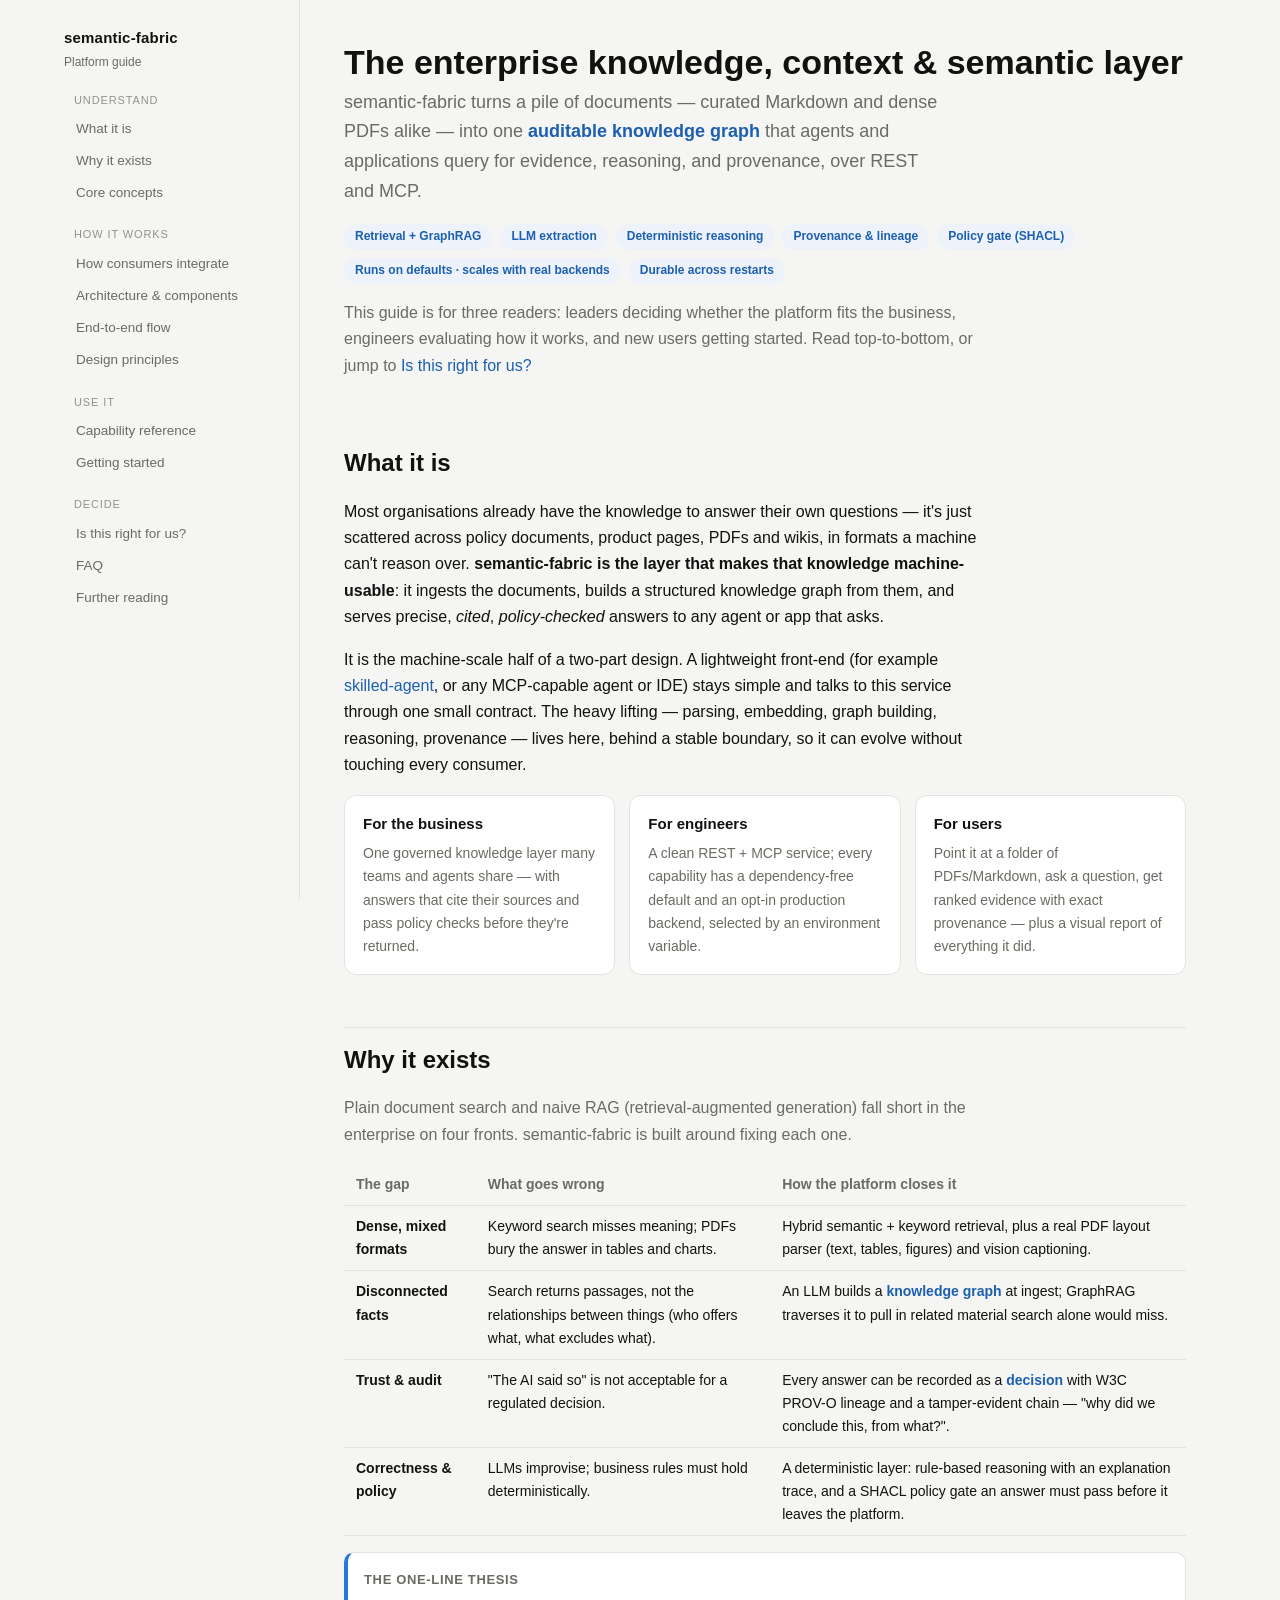
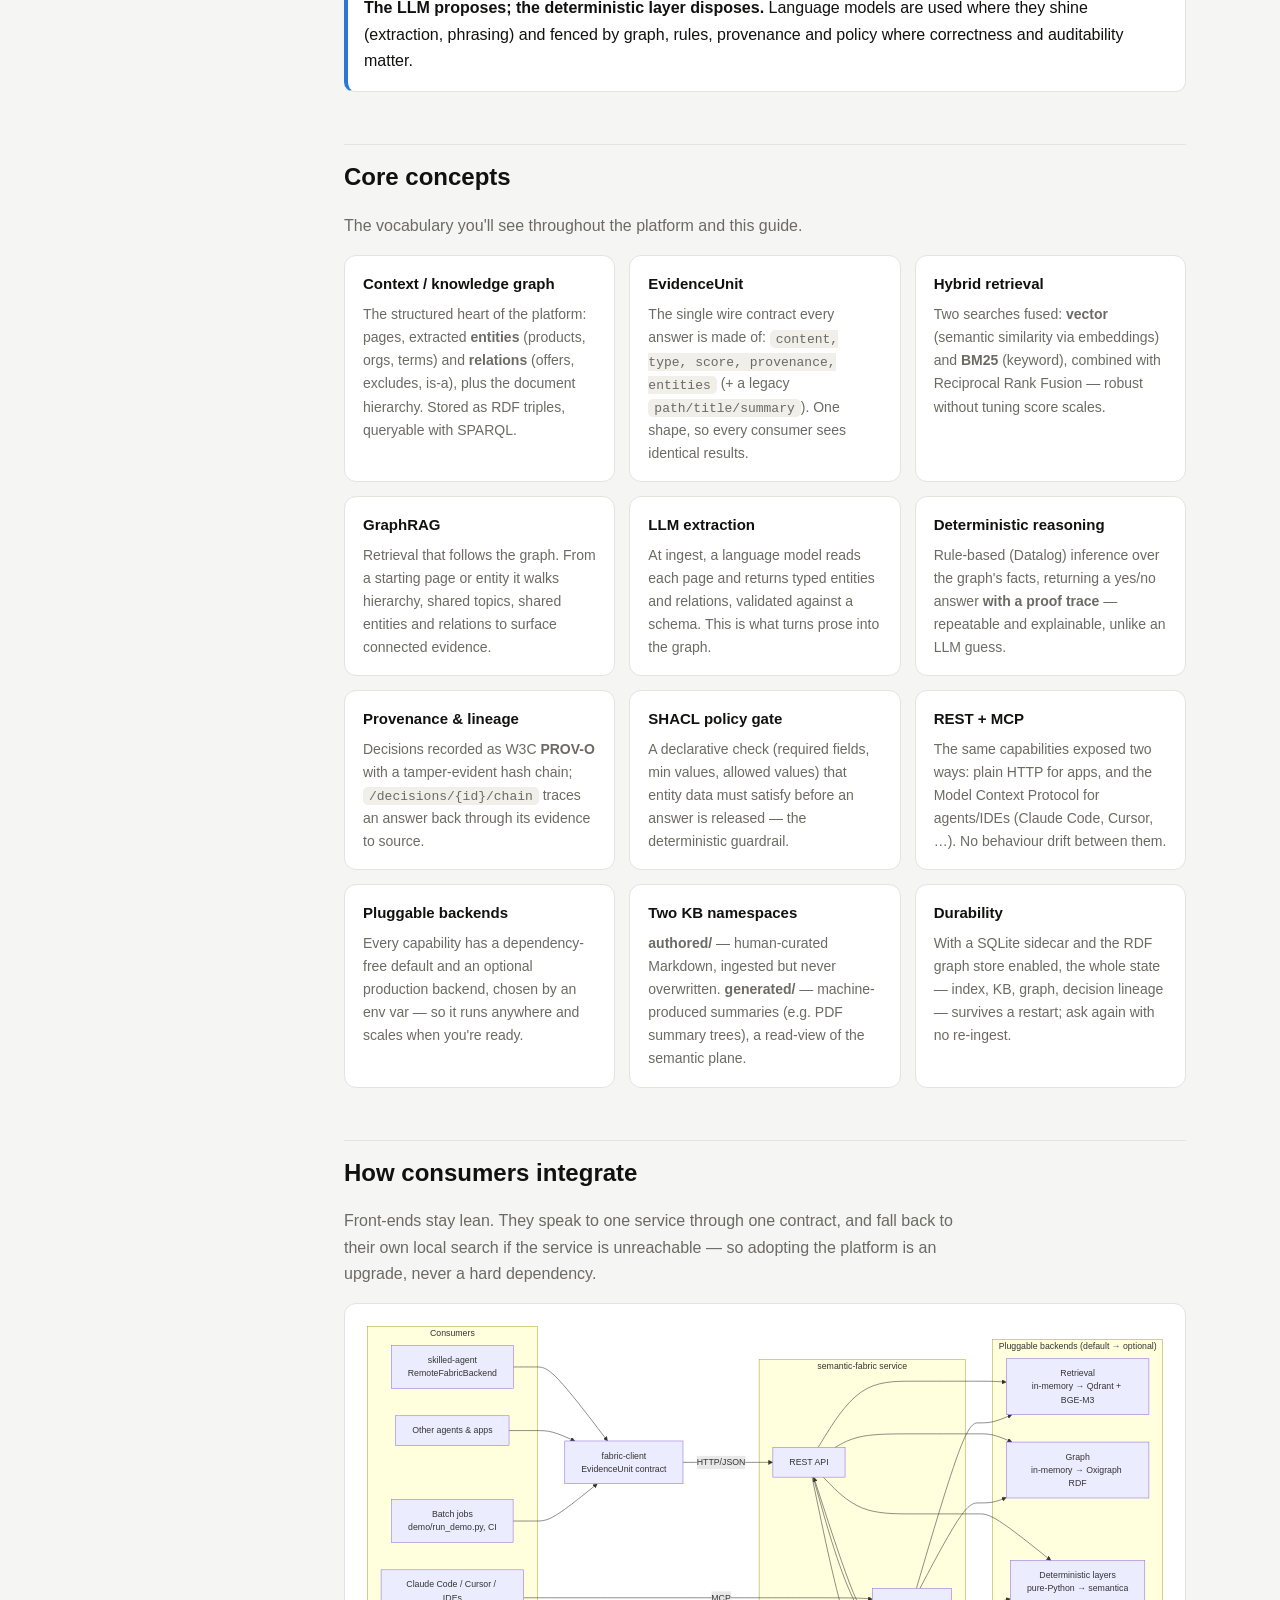
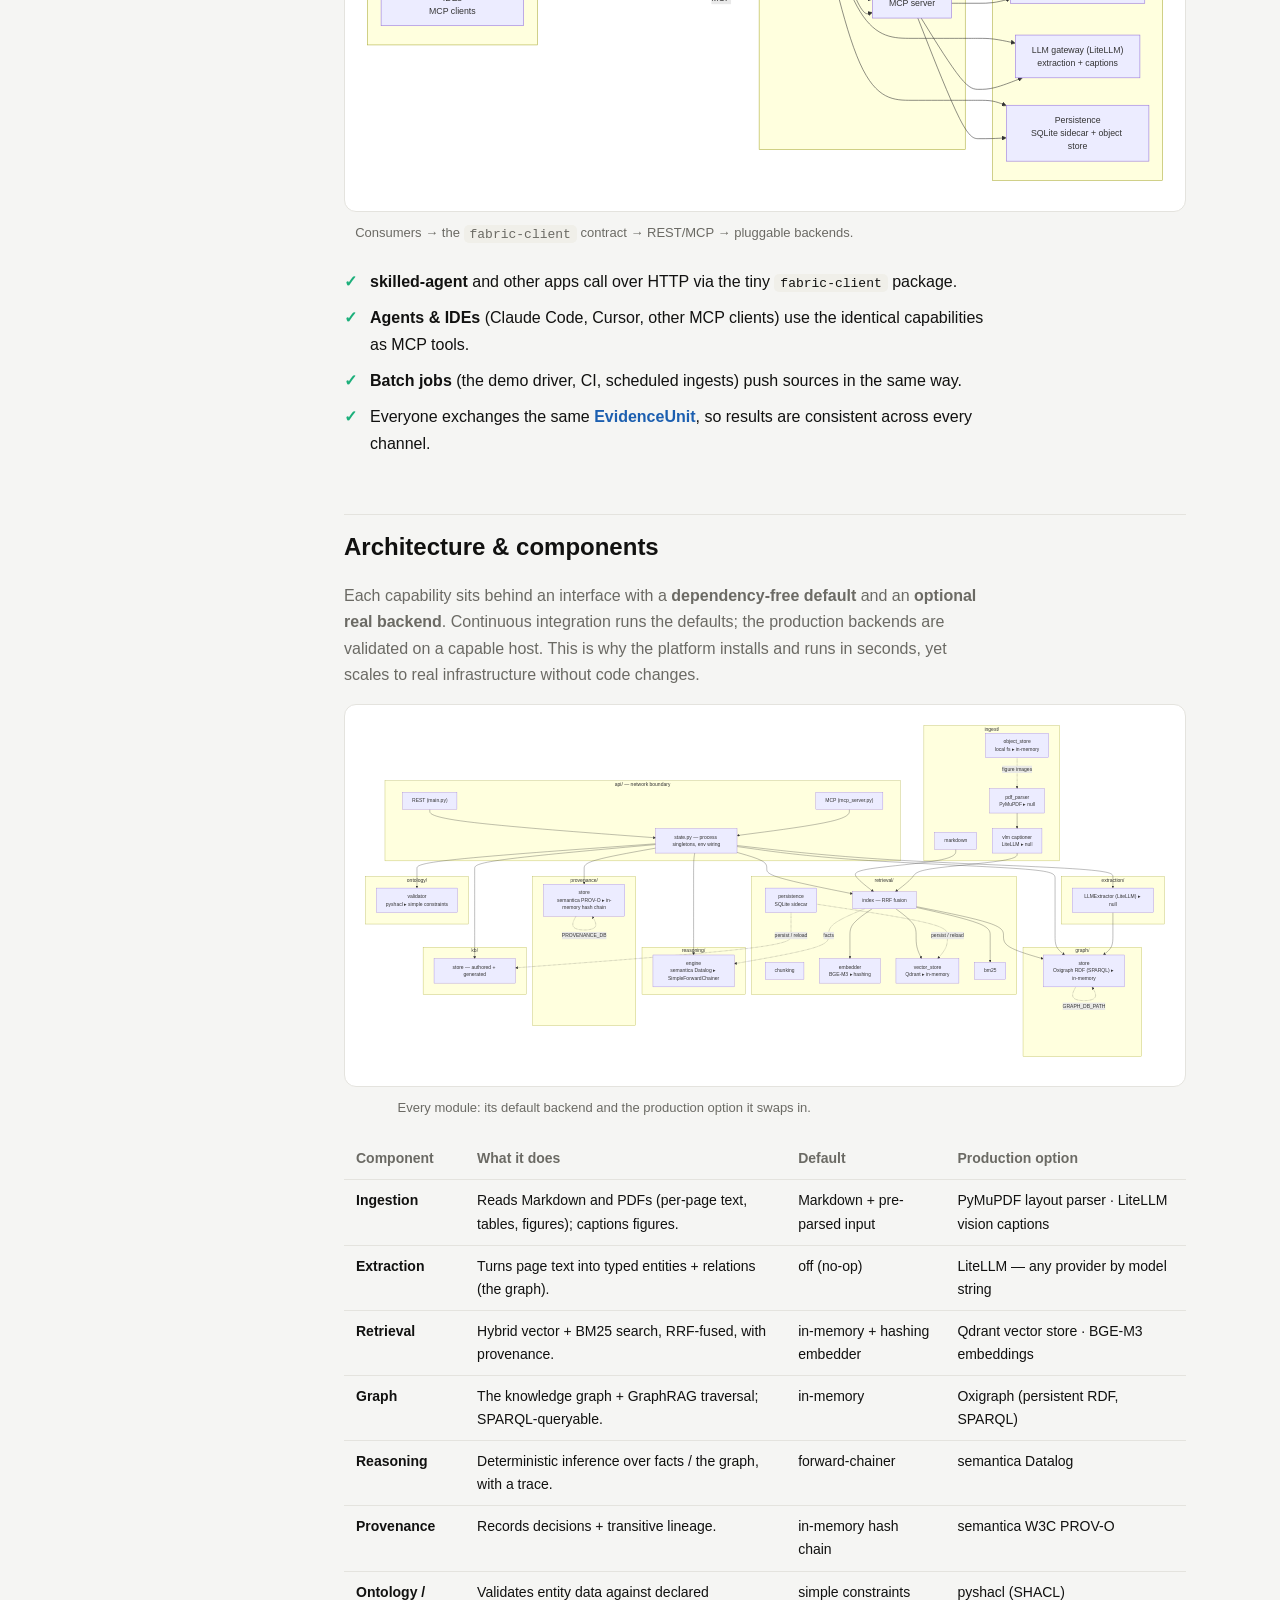
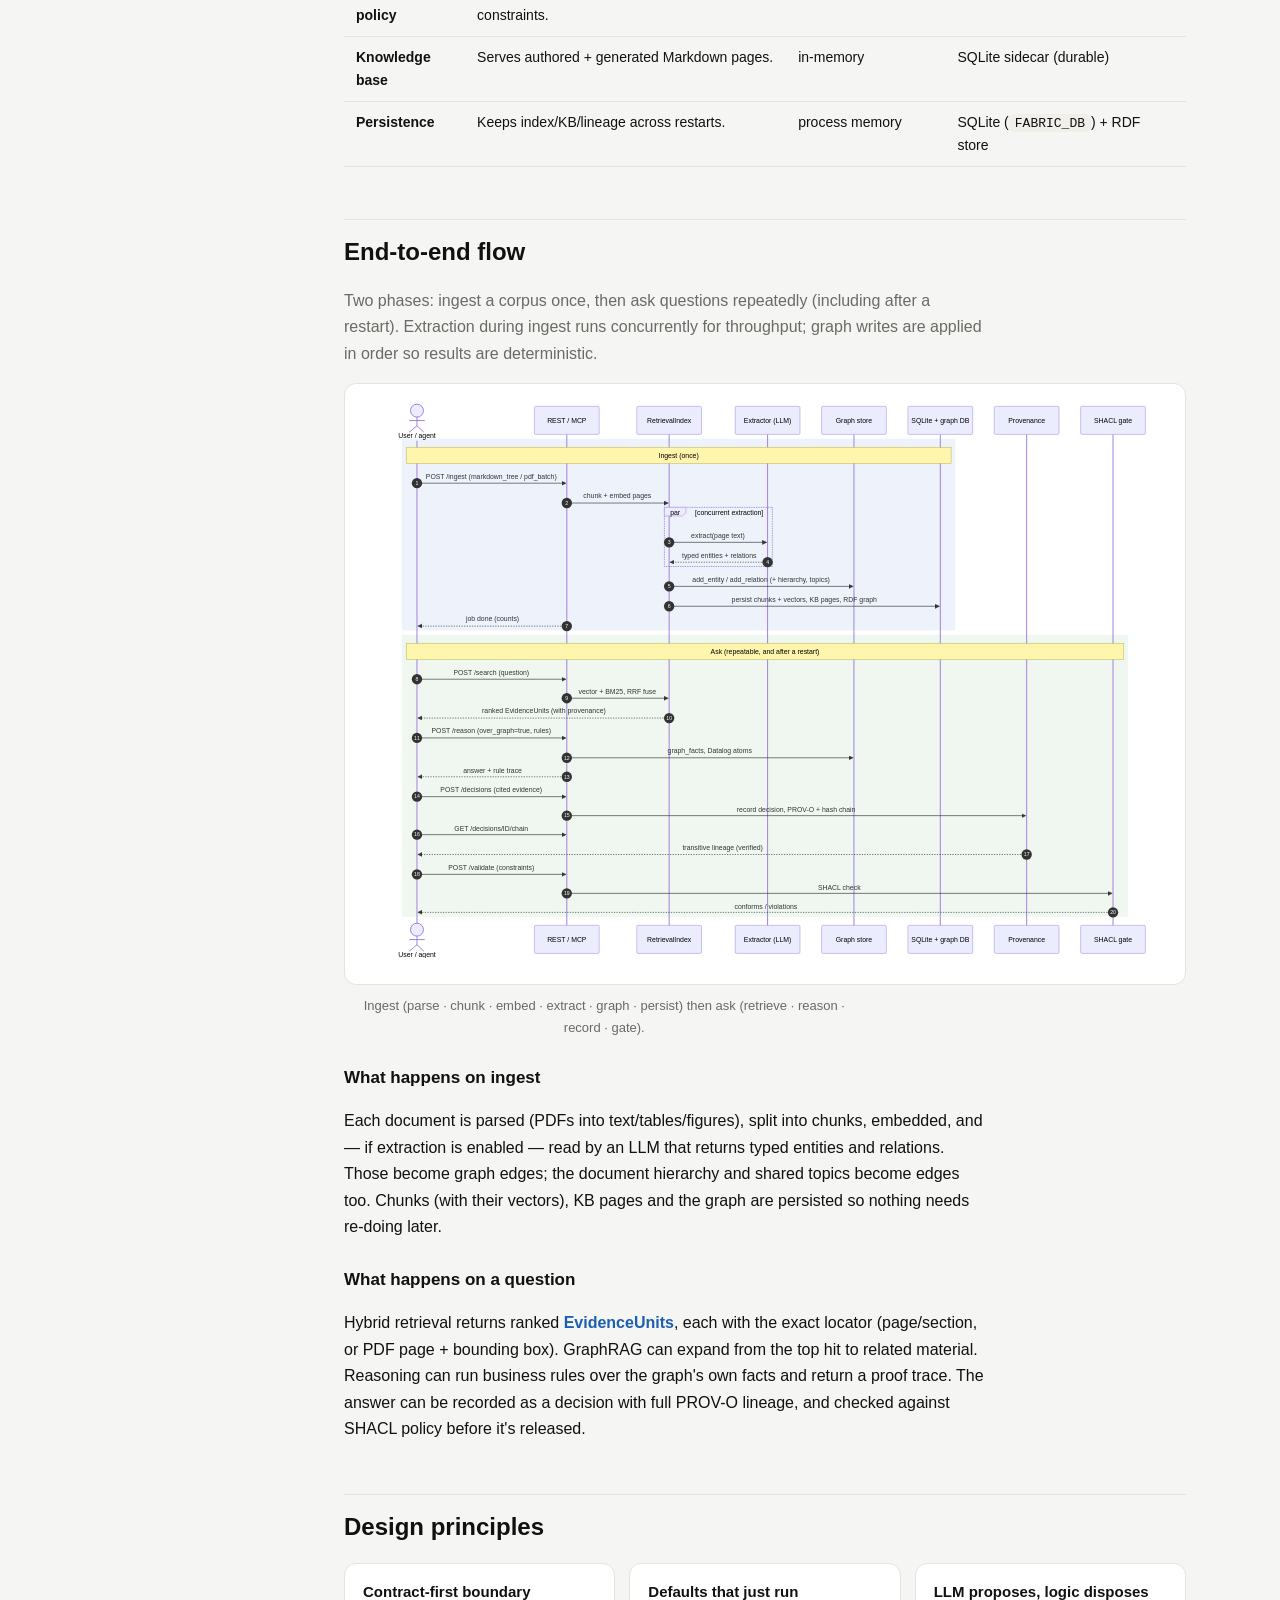
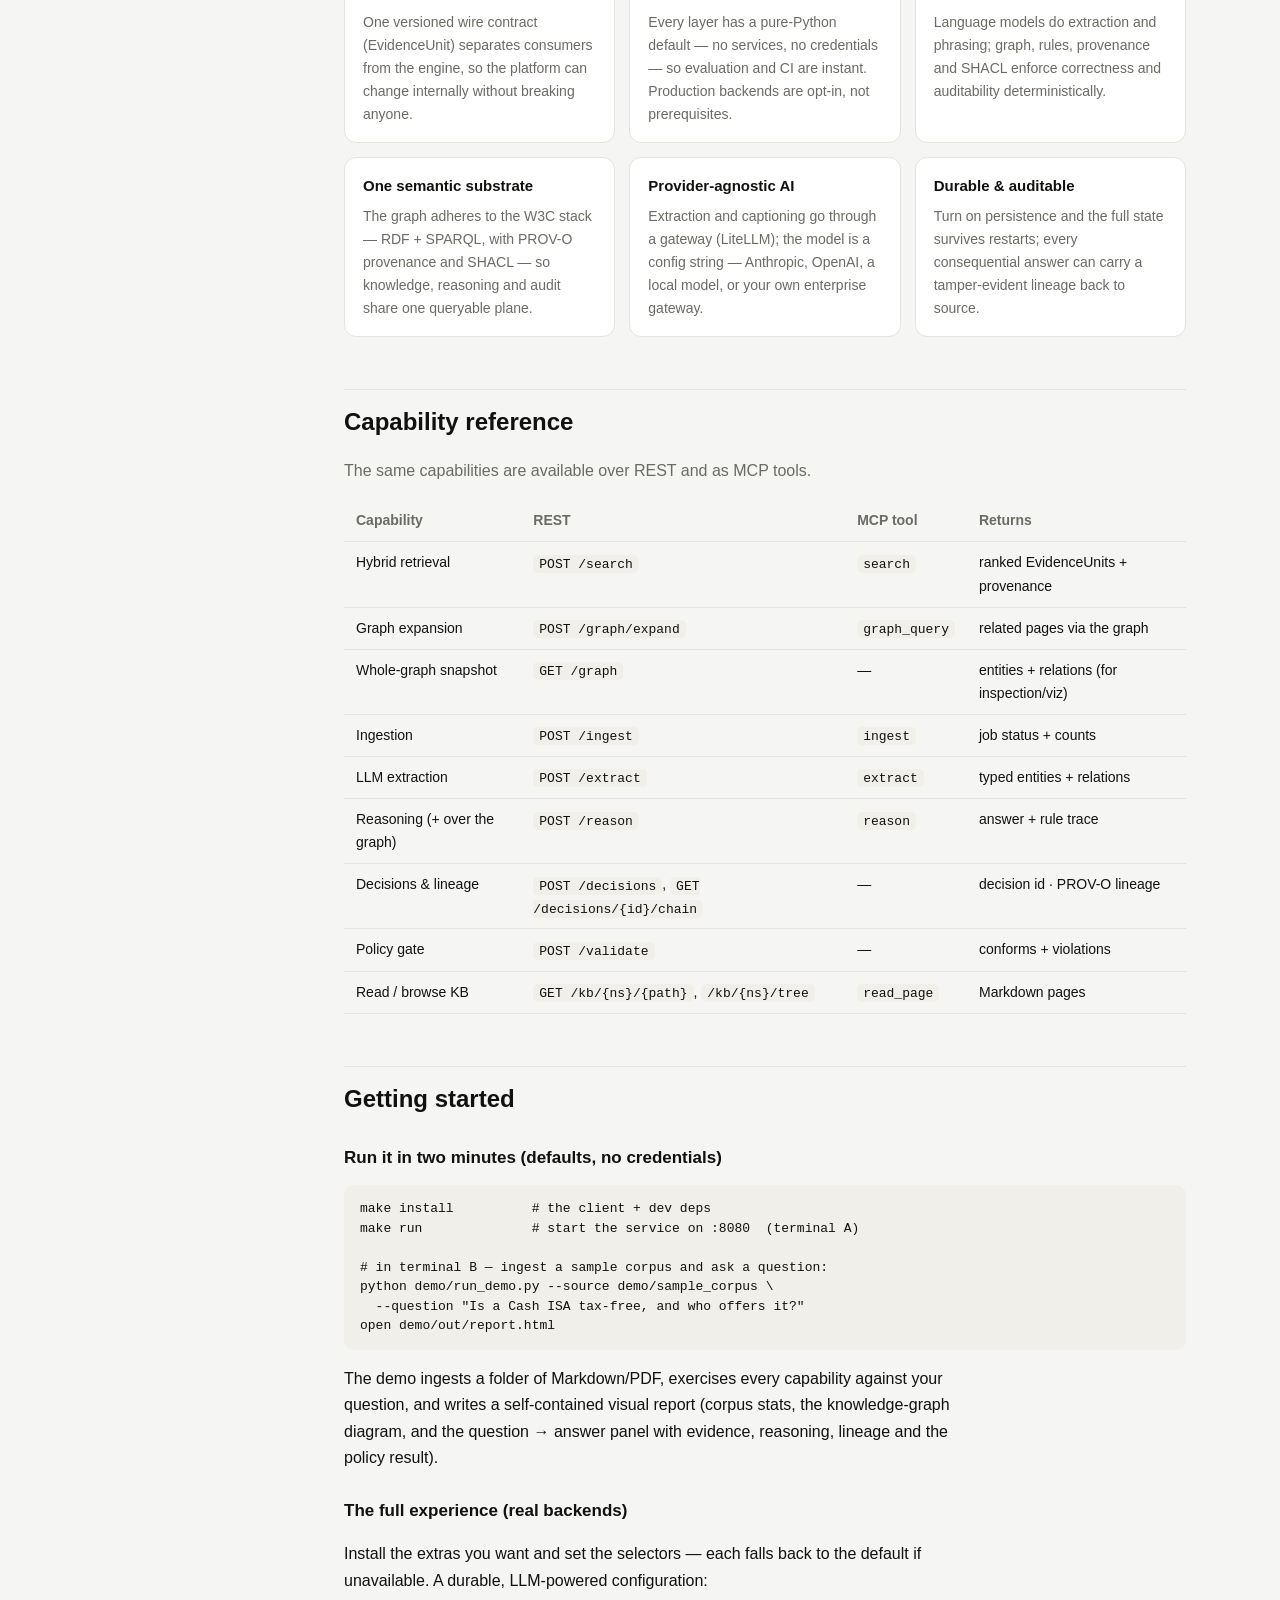
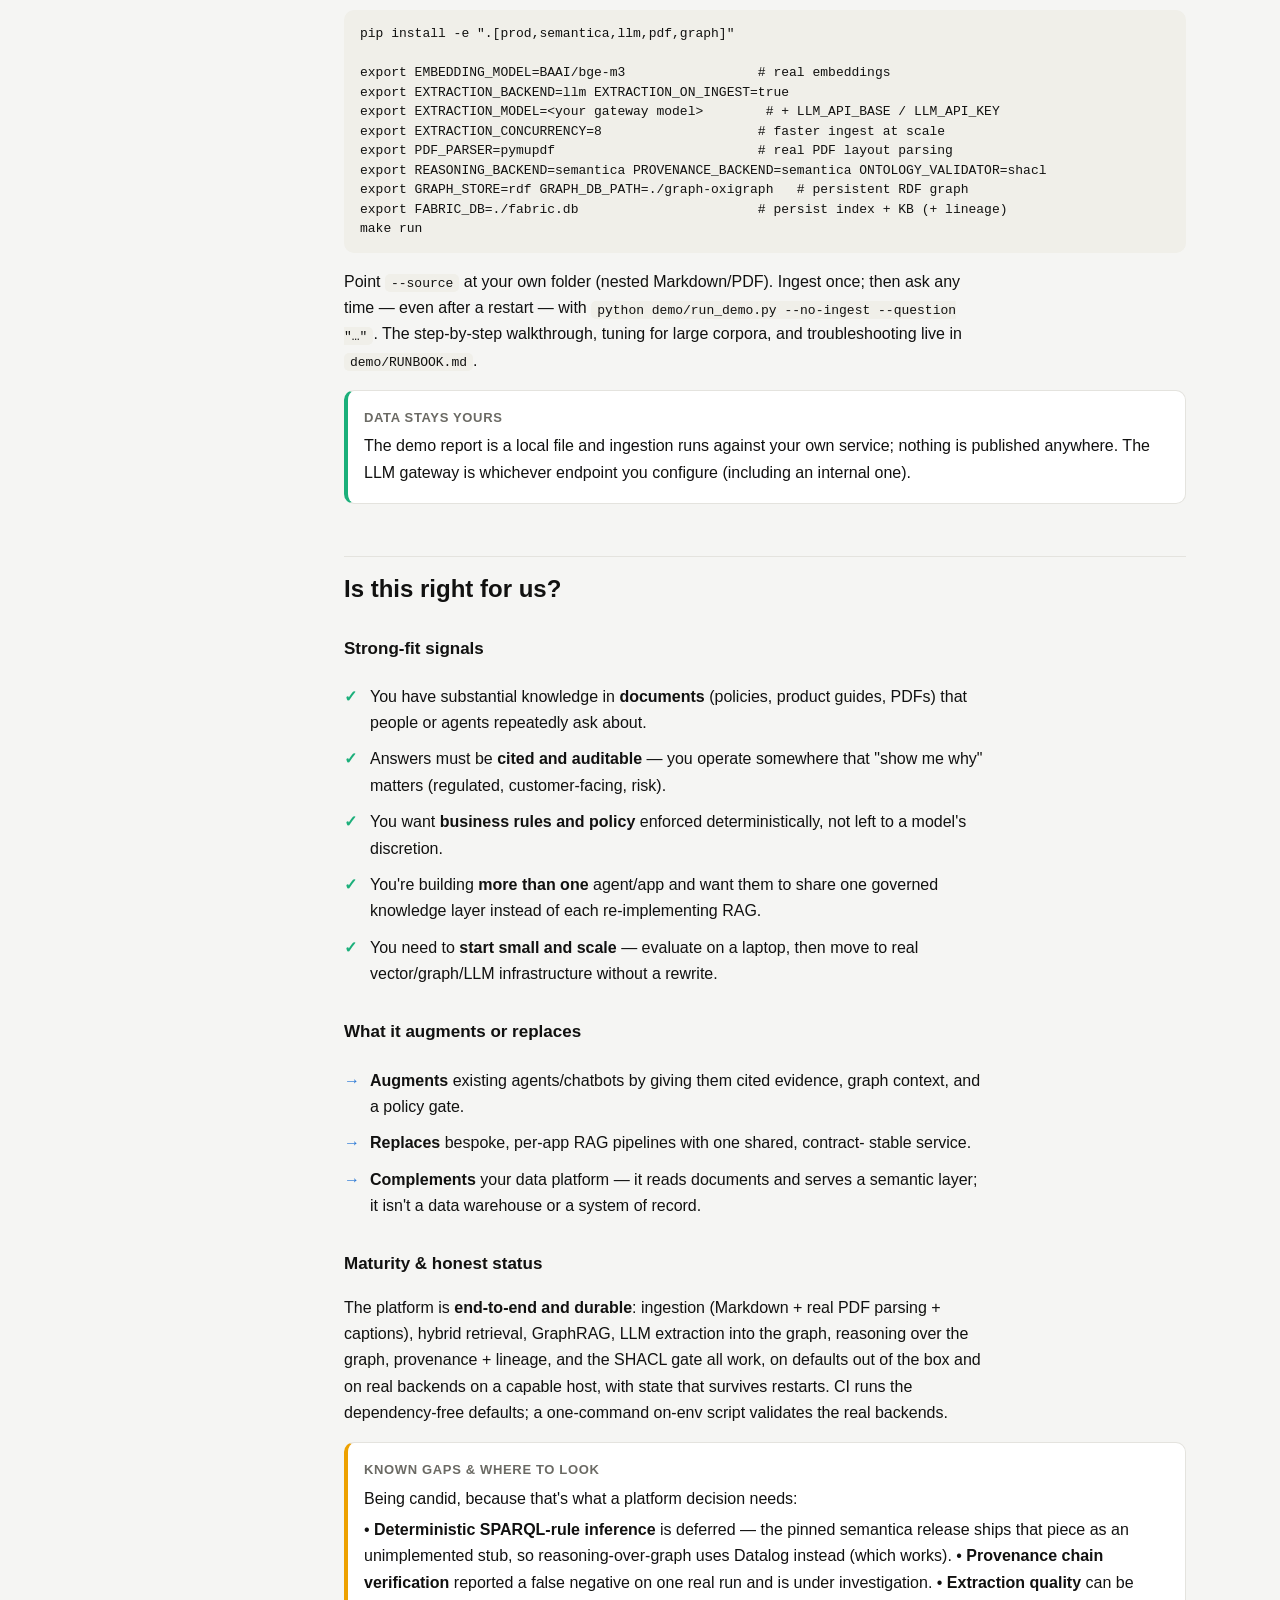
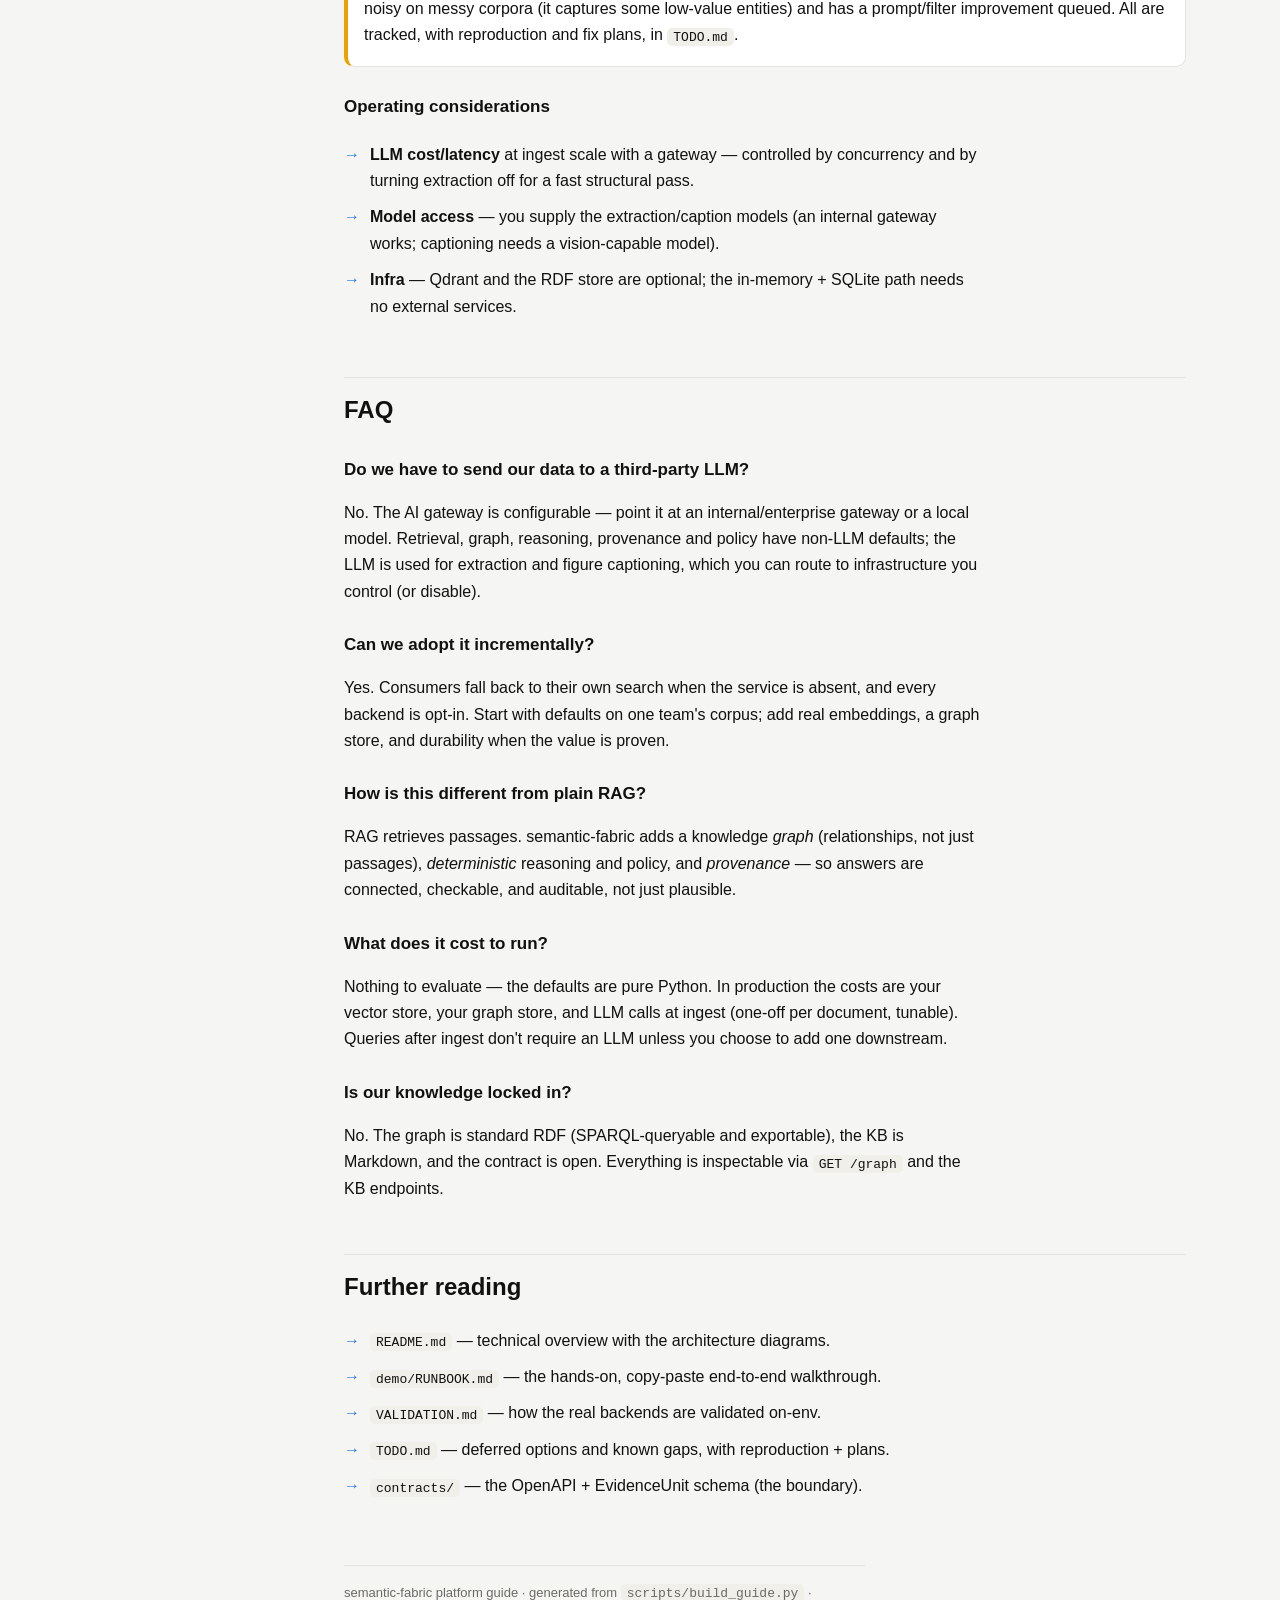
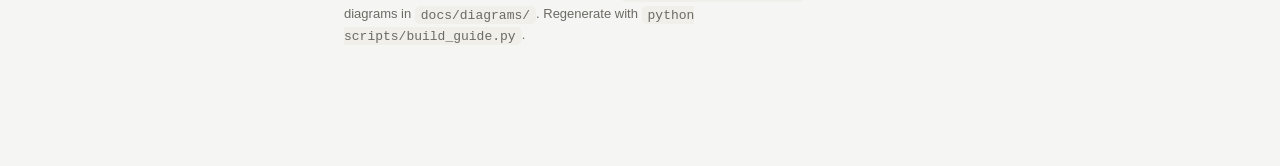
==== docs/guide.html @ 17c5a62f "docs: comprehensive HTML platform guide + track two on-env findings TODO.md: add two items observed " ====
<!doctype html><html lang="en"><head><meta charset="utf-8"><meta name="viewport" content="width=device-width,initial-scale=1"><title>semantic-fabric — platform guide</title><style>
:root{
  --bg:#f5f5f3; --surface:#fff; --surface-2:#faf9f6; --line:#e4e3de;
  --ink:#111110; --muted:#6b6a64; --faint:#93928a;
  --accent:#2a78d6; --accent-ink:#1c5fb0; --pill:#eef3fb; --pill-ink:#1c5fb0;
  --good:#1baf7a; --warn:#eda100; --bad:#e34948; --code:#f0efe9;
  --s1:#2a78d6; --s2:#eb6834; --s3:#1baf7a;
}
@media (prefers-color-scheme:dark){:root{
  --bg:#131312; --surface:#1c1c1a; --surface-2:#232320; --line:#33322d;
  --ink:#f3f3f0; --muted:#a8a79e; --faint:#807f77;
  --accent:#3987e5; --accent-ink:#8fc0ff; --pill:#1e2a3c; --pill-ink:#8fc0ff;
  --good:#3bcf97; --warn:#eda100; --bad:#e66767; --code:#26251f;
}}
*{box-sizing:border-box}
body{margin:0;background:var(--bg);color:var(--ink);
  font:16px/1.65 -apple-system,BlinkMacSystemFont,"Segoe UI",Roboto,Helvetica,Arial,sans-serif;
  -webkit-font-smoothing:antialiased}
a{color:var(--accent-ink);text-decoration:none}a:hover{text-decoration:underline}
code{background:var(--code);padding:1.5px 6px;border-radius:5px;
  font:13px ui-monospace,SFMono-Regular,Menlo,monospace}
pre{background:var(--code);border-radius:10px;padding:14px 16px;overflow:auto;
  font:13px/1.5 ui-monospace,SFMono-Regular,Menlo,monospace}
pre code{background:none;padding:0}

.layout{display:grid;grid-template-columns:250px minmax(0,1fr);gap:0;max-width:1180px;margin:0 auto}
nav.toc{position:sticky;top:0;align-self:start;height:100vh;overflow:auto;padding:26px 14px 40px;
  border-right:1px solid var(--line)}
nav.toc .brand{font-weight:700;font-size:15px;letter-spacing:.2px;margin:0 0 2px}
nav.toc .tag{color:var(--muted);font-size:12px;margin:0 0 18px}
nav.toc a{display:block;color:var(--muted);font-size:13.5px;padding:5px 10px;border-radius:7px;
  border-left:2px solid transparent}
nav.toc a:hover{background:var(--surface);color:var(--ink);text-decoration:none}
nav.toc .grp{font-size:11px;text-transform:uppercase;letter-spacing:.08em;color:var(--faint);
  margin:16px 10px 4px}
main{padding:40px 44px 120px;min-width:0}
.hero h1{font-size:34px;line-height:1.15;margin:.1em 0 .15em}
.hero .lede{font-size:18px;color:var(--muted);max-width:60ch;margin:0 0 18px}
.badges{display:flex;flex-wrap:wrap;gap:8px;margin:6px 0 8px}
.badge{background:var(--pill);color:var(--pill-ink);border-radius:20px;padding:3px 11px;
  font-size:12px;font-weight:600}
h2{font-size:24px;margin:52px 0 8px;padding-top:12px;border-top:1px solid var(--line)}
h2:first-of-type{border-top:none}
h3{font-size:17px;margin:26px 0 6px}
p{max-width:72ch}
.section-lede{color:var(--muted);max-width:72ch}
.grid{display:grid;grid-template-columns:repeat(auto-fit,minmax(250px,1fr));gap:14px;margin:16px 0}
.card{background:var(--surface);border:1px solid var(--line);border-radius:12px;padding:16px 18px}
.card h4{margin:0 0 6px;font-size:15px}
.card p{margin:0;font-size:14px;color:var(--muted);max-width:none}
.k{color:var(--accent-ink);font-weight:600}
.fig{background:#fff;border:1px solid var(--line);border-radius:12px;padding:18px;margin:16px 0;
  overflow:auto;text-align:center}
.fig svg{max-width:100%;height:auto}
.figcap{color:var(--muted);font-size:13px;margin:-6px 0 20px;text-align:center}
table{border-collapse:collapse;width:100%;margin:14px 0;font-size:14px;display:block;overflow-x:auto}
th,td{border-bottom:1px solid var(--line);padding:9px 12px;text-align:left;vertical-align:top}
th{color:var(--muted);font-weight:600;white-space:nowrap}
.callout{border:1px solid var(--line);border-left:4px solid var(--accent);background:var(--surface);
  border-radius:10px;padding:12px 16px;margin:16px 0}
.callout.good{border-left-color:var(--good)} .callout.warn{border-left-color:var(--warn)}
.callout p{margin:.3em 0;max-width:none}
.callout .t{font-weight:700;font-size:13px;text-transform:uppercase;letter-spacing:.05em;
  color:var(--muted);margin-bottom:2px}
ul.checks{list-style:none;padding:0}ul.checks li{padding:5px 0 5px 26px;position:relative;max-width:72ch}
ul.checks li::before{content:"✓";position:absolute;left:0;color:var(--good);font-weight:700}
ul.crosses li::before{content:"→";color:var(--accent)}
.foot{margin:60px 0 0;padding-top:16px;border-top:1px solid var(--line);color:var(--muted);font-size:13px}
.pilltype{background:var(--pill);color:var(--pill-ink);border-radius:6px;padding:1px 7px;
  font-size:12px;font-weight:600}
@media (max-width:820px){
  .layout{grid-template-columns:1fr}
  nav.toc{position:static;height:auto;border-right:none;border-bottom:1px solid var(--line)}
  nav.toc a{display:inline-block}
  main{padding:24px 18px 80px}
  .hero h1{font-size:27px}
}
</style></head><body><div class="layout"><nav class="toc"><p class="brand">semantic-fabric</p><p class="tag">Platform guide</p><div class="grp">Understand</div><a href="#overview">What it is</a><a href="#why">Why it exists</a><a href="#concepts">Core concepts</a><div class="grp">How it works</div><a href="#integration">How consumers integrate</a><a href="#architecture">Architecture & components</a><a href="#flow">End-to-end flow</a><a href="#principles">Design principles</a><div class="grp">Use it</div><a href="#capabilities">Capability reference</a><a href="#getting-started">Getting started</a><div class="grp">Decide</div><a href="#decision">Is this right for us?</a><a href="#faq">FAQ</a><a href="#refs">Further reading</a></nav><main>
<section class="hero">
  <h1>The enterprise knowledge, context &amp; semantic layer</h1>
  <p class="lede">semantic-fabric turns a pile of documents — curated Markdown and dense
  PDFs alike — into one <span class="k">auditable knowledge graph</span> that agents and
  applications query for evidence, reasoning, and provenance, over REST and MCP.</p>
  <div class="badges">
    <span class="badge">Retrieval + GraphRAG</span>
    <span class="badge">LLM extraction</span>
    <span class="badge">Deterministic reasoning</span>
    <span class="badge">Provenance &amp; lineage</span>
    <span class="badge">Policy gate (SHACL)</span>
    <span class="badge">Runs on defaults · scales with real backends</span>
    <span class="badge">Durable across restarts</span>
  </div>
  <p class="section-lede">This guide is for three readers: leaders deciding whether the
  platform fits the business, engineers evaluating how it works, and new users getting
  started. Read top-to-bottom, or jump to <a href="#decision">Is this right for us?</a></p>
</section>

<h2 id="overview">What it is</h2>
<p>Most organisations already have the knowledge to answer their own questions — it's just
scattered across policy documents, product pages, PDFs and wikis, in formats a machine
can't reason over. <strong>semantic-fabric is the layer that makes that knowledge
machine-usable</strong>: it ingests the documents, builds a structured knowledge graph
from them, and serves precise, <em>cited</em>, <em>policy-checked</em> answers to any
agent or app that asks.</p>
<p>It is the machine-scale half of a two-part design. A lightweight front-end (for example
<a href="https://github.com/a-romero/skilled-agent">skilled-agent</a>, or any MCP-capable
agent or IDE) stays simple and talks to this service through one small contract. The heavy
lifting — parsing, embedding, graph building, reasoning, provenance — lives here, behind a
stable boundary, so it can evolve without touching every consumer.</p>
<div class="grid">
  <div class="card"><h4>For the business</h4><p>One governed knowledge layer many teams and agents share — with answers that cite their sources and pass policy checks before they're returned.</p></div>
  <div class="card"><h4>For engineers</h4><p>A clean REST + MCP service; every capability has a dependency-free default and an opt-in production backend, selected by an environment variable.</p></div>
  <div class="card"><h4>For users</h4><p>Point it at a folder of PDFs/Markdown, ask a question, get ranked evidence with exact provenance — plus a visual report of everything it did.</p></div>
</div>

<h2 id="why">Why it exists</h2>
<p class="section-lede">Plain document search and naive RAG (retrieval-augmented
generation) fall short in the enterprise on four fronts. semantic-fabric is built around
fixing each one.</p>
<table>
<thead><tr><th>The gap</th><th>What goes wrong</th><th>How the platform closes it</th></tr></thead>
<tbody>
<tr><td><strong>Dense, mixed formats</strong></td><td>Keyword search misses meaning; PDFs bury the answer in tables and charts.</td><td>Hybrid semantic + keyword retrieval, plus a real PDF layout parser (text, tables, figures) and vision captioning.</td></tr>
<tr><td><strong>Disconnected facts</strong></td><td>Search returns passages, not the relationships between things (who offers what, what excludes what).</td><td>An LLM builds a <span class="k">knowledge graph</span> at ingest; GraphRAG traverses it to pull in related material search alone would miss.</td></tr>
<tr><td><strong>Trust &amp; audit</strong></td><td>"The AI said so" is not acceptable for a regulated decision.</td><td>Every answer can be recorded as a <span class="k">decision</span> with W3C PROV-O lineage and a tamper-evident chain — "why did we conclude this, from what?".</td></tr>
<tr><td><strong>Correctness &amp; policy</strong></td><td>LLMs improvise; business rules must hold deterministically.</td><td>A deterministic layer: rule-based reasoning with an explanation trace, and a SHACL policy gate an answer must pass before it leaves the platform.</td></tr>
</tbody>
</table>
<div class="callout"><p class="t">The one-line thesis</p><p><strong>The LLM proposes; the
deterministic layer disposes.</strong> Language models are used where they shine
(extraction, phrasing) and fenced by graph, rules, provenance and policy where correctness
and auditability matter.</p></div>

<h2 id="concepts">Core concepts</h2>
<p class="section-lede">The vocabulary you'll see throughout the platform and this guide.</p>
<div class="grid">
  <div class="card"><h4>Context / knowledge graph</h4><p>The structured heart of the platform: pages, extracted <b>entities</b> (products, orgs, terms) and <b>relations</b> (offers, excludes, is-a), plus the document hierarchy. Stored as RDF triples, queryable with SPARQL.</p></div>
  <div class="card"><h4>EvidenceUnit</h4><p>The single wire contract every answer is made of: <code>content, type, score, provenance, entities</code> (+ a legacy <code>path/title/summary</code>). One shape, so every consumer sees identical results.</p></div>
  <div class="card"><h4>Hybrid retrieval</h4><p>Two searches fused: <b>vector</b> (semantic similarity via embeddings) and <b>BM25</b> (keyword), combined with Reciprocal Rank Fusion — robust without tuning score scales.</p></div>
  <div class="card"><h4>GraphRAG</h4><p>Retrieval that follows the graph. From a starting page or entity it walks hierarchy, shared topics, shared entities and relations to surface connected evidence.</p></div>
  <div class="card"><h4>LLM extraction</h4><p>At ingest, a language model reads each page and returns typed entities and relations, validated against a schema. This is what turns prose into the graph.</p></div>
  <div class="card"><h4>Deterministic reasoning</h4><p>Rule-based (Datalog) inference over the graph's facts, returning a yes/no answer <b>with a proof trace</b> — repeatable and explainable, unlike an LLM guess.</p></div>
  <div class="card"><h4>Provenance &amp; lineage</h4><p>Decisions recorded as W3C <b>PROV-O</b> with a tamper-evident hash chain; <code>/decisions/&#123;id&#125;/chain</code> traces an answer back through its evidence to source.</p></div>
  <div class="card"><h4>SHACL policy gate</h4><p>A declarative check (required fields, min values, allowed values) that entity data must satisfy before an answer is released — the deterministic guardrail.</p></div>
  <div class="card"><h4>REST + MCP</h4><p>The same capabilities exposed two ways: plain HTTP for apps, and the Model Context Protocol for agents/IDEs (Claude Code, Cursor, …). No behaviour drift between them.</p></div>
  <div class="card"><h4>Pluggable backends</h4><p>Every capability has a dependency-free default and an optional production backend, chosen by an env var — so it runs anywhere and scales when you're ready.</p></div>
  <div class="card"><h4>Two KB namespaces</h4><p><b>authored/</b> — human-curated Markdown, ingested but never overwritten. <b>generated/</b> — machine-produced summaries (e.g. PDF summary trees), a read-view of the semantic plane.</p></div>
  <div class="card"><h4>Durability</h4><p>With a SQLite sidecar and the RDF graph store enabled, the whole state — index, KB, graph, decision lineage — survives a restart; ask again with no re-ingest.</p></div>
</div>

<h2 id="integration">How consumers integrate</h2>
<p class="section-lede">Front-ends stay lean. They speak to one service through one
contract, and fall back to their own local search if the service is unreachable — so
adopting the platform is an upgrade, never a hard dependency.</p>
<div class="fig"><svg id="my-svg" width="100%" xmlns="http://www.w3.org/2000/svg" xmlns:xlink="http://www.w3.org/1999/xlink" class="flowchart" style="max-width: 1466.44px; background-color: white;" viewBox="0 0 1466.4375 844" role="graphics-document document" aria-roledescription="flowchart-v2"><style>#my-svg{font-family:"trebuchet ms",verdana,arial,sans-serif;font-size:16px;fill:#333;}@keyframes edge-animation-frame{from{stroke-dashoffset:0;}}@keyframes dash{to{stroke-dashoffset:0;}}#my-svg .edge-animation-slow{stroke-dasharray:9,5!important;stroke-dashoffset:900;animation:dash 50s linear infinite;stroke-linecap:round;}#my-svg .edge-animation-fast{stroke-dasharray:9,5!important;stroke-dashoffset:900;animation:dash 20s linear infinite;stroke-linecap:round;}#my-svg .error-icon{fill:#552222;}#my-svg .error-text{fill:#552222;stroke:#552222;}#my-svg .edge-thickness-normal{stroke-width:1px;}#my-svg .edge-thickness-thick{stroke-width:3.5px;}#my-svg .edge-pattern-solid{stroke-dasharray:0;}#my-svg .edge-thickness-invisible{stroke-width:0;fill:none;}#my-svg .edge-pattern-dashed{stroke-dasharray:3;}#my-svg .edge-pattern-dotted{stroke-dasharray:2;}#my-svg .marker{fill:#333333;stroke:#333333;}#my-svg .marker.cross{stroke:#333333;}#my-svg svg{font-family:"trebuchet ms",verdana,arial,sans-serif;font-size:16px;}#my-svg p{margin:0;}#my-svg .label{font-family:"trebuchet ms",verdana,arial,sans-serif;color:#333;}#my-svg .cluster-label text{fill:#333;}#my-svg .cluster-label span{color:#333;}#my-svg .cluster-label span p{background-color:transparent;}#my-svg .label text,#my-svg span{fill:#333;color:#333;}#my-svg .node rect,#my-svg .node circle,#my-svg .node ellipse,#my-svg .node polygon,#my-svg .node path{fill:#ECECFF;stroke:#9370DB;stroke-width:1px;}#my-svg .rough-node .label text,#my-svg .node .label text,#my-svg .image-shape .label,#my-svg .icon-shape .label{text-anchor:middle;}#my-svg .node .katex path{fill:#000;stroke:#000;stroke-width:1px;}#my-svg .rough-node .label,#my-svg .node .label,#my-svg .image-shape .label,#my-svg .icon-shape .label{text-align:center;}#my-svg .node.clickable{cursor:pointer;}#my-svg .root .anchor path{fill:#333333!important;stroke-width:0;stroke:#333333;}#my-svg .arrowheadPath{fill:#333333;}#my-svg .edgePaths .path{stroke:#333333;stroke-width:1px;}#my-svg .flowchart-link{stroke:#333333;fill:none;}#my-svg .edgeLabel{background-color:rgba(232,232,232, 0.8);text-align:center;}#my-svg .edgeLabel p{background-color:rgba(232,232,232, 0.8);}#my-svg .edgeLabel rect{opacity:0.5;background-color:rgba(232,232,232, 0.8);fill:rgba(232,232,232, 0.8);}#my-svg .labelBkg{background-color:rgba(232, 232, 232, 0.5);}#my-svg .cluster rect{fill:#ffffde;stroke:#aaaa33;stroke-width:1px;}#my-svg .cluster text{fill:#333;}#my-svg .cluster span{color:#333;}#my-svg .node .collapsed-indicator{fill:#aaaa33;stroke:none;opacity:0.6;}#my-svg .node .collapsed-separator{stroke:#aaaa33;stroke-width:0.75px;}#my-svg div.mermaidTooltip{position:absolute;text-align:center;max-width:200px;padding:2px;font-family:"trebuchet ms",verdana,arial,sans-serif;font-size:12px;background:hsl(80, 100%, 96.2745098039%);border:1px solid #aaaa33;border-radius:2px;pointer-events:none;z-index:100;}#my-svg .flowchartTitleText{text-anchor:middle;font-size:18px;fill:#333;}#my-svg rect.text{fill:none;stroke-width:0;}#my-svg .icon-shape,#my-svg .image-shape{background-color:rgba(232,232,232, 0.8);text-align:center;}#my-svg .icon-shape p,#my-svg .image-shape p{background-color:rgba(232,232,232, 0.8);padding:2px;}#my-svg .icon-shape .label rect,#my-svg .image-shape .label rect{opacity:0.5;background-color:rgba(232,232,232, 0.8);fill:rgba(232,232,232, 0.8);}#my-svg .label-icon{display:inline-block;height:1em;overflow:visible;vertical-align:-0.125em;}#my-svg .node .label-icon path{fill:currentColor;stroke:revert;stroke-width:revert;}#my-svg .node .neo-node{stroke:#9370DB;}#my-svg [data-look="neo"].node rect,#my-svg [data-look="neo"].cluster rect,#my-svg [data-look="neo"].node polygon{stroke:#9370DB;filter:drop-shadow(1px 2px 2px rgba(185, 185, 185, 1));}#my-svg [data-look="neo"].swimlane.cluster rect{filter:none;}#my-svg [data-look="neo"].node path{stroke:#9370DB;stroke-width:1px;}#my-svg [data-look="neo"].node .outer-path{filter:drop-shadow(1px 2px 2px rgba(185, 185, 185, 1));}#my-svg [data-look="neo"].node .neo-line path{stroke:#9370DB;filter:none;}#my-svg [data-look="neo"].node circle{stroke:#9370DB;filter:drop-shadow(1px 2px 2px rgba(185, 185, 185, 1));}#my-svg [data-look="neo"].node circle .state-start{fill:#000000;}#my-svg [data-look="neo"].icon-shape .icon{fill:#9370DB;filter:drop-shadow(1px 2px 2px rgba(185, 185, 185, 1));}#my-svg [data-look="neo"].icon-shape .icon-neo path{stroke:#9370DB;filter:drop-shadow(1px 2px 2px rgba(185, 185, 185, 1));}#my-svg :root{--mermaid-font-family:"trebuchet ms",verdana,arial,sans-serif;}</style><g><marker id="my-svg_flowchart-v2-pointEnd" class="marker flowchart-v2" viewBox="0 0 10 10" refX="5" refY="5" markerUnits="userSpaceOnUse" markerWidth="8" markerHeight="8" orient="auto"><path d="M 0 0 L 10 5 L 0 10 z" class="arrowMarkerPath" style="stroke-width: 1; stroke-dasharray: 1, 0;"/></marker><marker id="my-svg_flowchart-v2-pointStart" class="marker flowchart-v2" viewBox="0 0 10 10" refX="4.5" refY="5" markerUnits="userSpaceOnUse" markerWidth="8" markerHeight="8" orient="auto"><path d="M 0 5 L 10 10 L 10 0 z" class="arrowMarkerPath" style="stroke-width: 1; stroke-dasharray: 1, 0;"/></marker><marker id="my-svg_flowchart-v2-pointEnd-margin" class="marker flowchart-v2" viewBox="0 0 11.5 14" refX="11.5" refY="7" markerUnits="userSpaceOnUse" markerWidth="10.5" markerHeight="14" orient="auto"><path d="M 0 0 L 11.5 7 L 0 14 z" class="arrowMarkerPath" style="stroke-width: 0; stroke-dasharray: 1, 0;"/></marker><marker id="my-svg_flowchart-v2-pointStart-margin" class="marker flowchart-v2" viewBox="0 0 11.5 14" refX="1" refY="7" markerUnits="userSpaceOnUse" markerWidth="11.5" markerHeight="14" orient="auto"><polygon points="0,7 11.5,14 11.5,0" class="arrowMarkerPath" style="stroke-width: 0; stroke-dasharray: 1, 0;"/></marker><marker id="my-svg_flowchart-v2-circleEnd" class="marker flowchart-v2" viewBox="0 0 10 10" refX="11" refY="5" markerUnits="userSpaceOnUse" markerWidth="11" markerHeight="11" orient="auto"><circle cx="5" cy="5" r="5" class="arrowMarkerPath" style="stroke-width: 1; stroke-dasharray: 1, 0;"/></marker><marker id="my-svg_flowchart-v2-circleStart" class="marker flowchart-v2" viewBox="0 0 10 10" refX="-1" refY="5" markerUnits="userSpaceOnUse" markerWidth="11" markerHeight="11" orient="auto"><circle cx="5" cy="5" r="5" class="arrowMarkerPath" style="stroke-width: 1; stroke-dasharray: 1, 0;"/></marker><marker id="my-svg_flowchart-v2-circleEnd-margin" class="marker flowchart-v2" viewBox="0 0 10 10" refY="5" refX="12.25" markerUnits="userSpaceOnUse" markerWidth="14" markerHeight="14" orient="auto"><circle cx="5" cy="5" r="5" class="arrowMarkerPath" style="stroke-width: 0; stroke-dasharray: 1, 0;"/></marker><marker id="my-svg_flowchart-v2-circleStart-margin" class="marker flowchart-v2" viewBox="0 0 10 10" refX="-2" refY="5" markerUnits="userSpaceOnUse" markerWidth="14" markerHeight="14" orient="auto"><circle cx="5" cy="5" r="5" class="arrowMarkerPath" style="stroke-width: 0; stroke-dasharray: 1, 0;"/></marker><marker id="my-svg_flowchart-v2-crossEnd" class="marker cross flowchart-v2" viewBox="0 0 11 11" refX="12" refY="5.2" markerUnits="userSpaceOnUse" markerWidth="11" markerHeight="11" orient="auto"><path d="M 1,1 l 9,9 M 10,1 l -9,9" class="arrowMarkerPath" style="stroke-width: 2; stroke-dasharray: 1, 0;"/></marker><marker id="my-svg_flowchart-v2-crossStart" class="marker cross flowchart-v2" viewBox="0 0 11 11" refX="-1" refY="5.2" markerUnits="userSpaceOnUse" markerWidth="11" markerHeight="11" orient="auto"><path d="M 1,1 l 9,9 M 10,1 l -9,9" class="arrowMarkerPath" style="stroke-width: 2; stroke-dasharray: 1, 0;"/></marker><marker id="my-svg_flowchart-v2-crossEnd-margin" class="marker cross flowchart-v2" viewBox="0 0 15 15" refX="17.7" refY="7.5" markerUnits="userSpaceOnUse" markerWidth="12" markerHeight="12" orient="auto"><path d="M 1,1 L 14,14 M 1,14 L 14,1" class="arrowMarkerPath" style="stroke-width: 2.5;"/></marker><marker id="my-svg_flowchart-v2-crossStart-margin" class="marker cross flowchart-v2" viewBox="0 0 15 15" refX="-3.5" refY="7.5" markerUnits="userSpaceOnUse" markerWidth="12" markerHeight="12" orient="auto"><path d="M 1,1 L 14,14 M 1,14 L 14,1" class="arrowMarkerPath" style="stroke-width: 2.5; stroke-dasharray: 1, 0;"/></marker><g class="root"><g class="clusters"><g class="cluster" id="my-svg-Backends" data-look="classic"><rect style="" x="1148.4375" y="32" width="310" height="804"/><g class="cluster-label" transform="translate(1159.34375, 32)"><foreignObject width="288.1875" height="24"><div xmlns="http://www.w3.org/1999/xhtml" style="display: table-cell; white-space: nowrap; line-height: 1.5;"><span class="nodeLabel"><p>Pluggable backends (default → optional)</p></span></div></foreignObject></g></g><g class="cluster" id="my-svg-Fabric" data-look="classic"><rect style="" x="722.53125" y="68" width="375.90625" height="712"/><g class="cluster-label" transform="translate(828.6796875, 68)"><foreignObject width="163.609375" height="24"><div xmlns="http://www.w3.org/1999/xhtml" style="display: table-cell; white-space: nowrap; line-height: 1.5;"><span class="nodeLabel"><p>semantic-fabric service</p></span></div></foreignObject></g></g><g class="cluster" id="my-svg-Consumers" data-look="classic"><rect style="" x="8" y="8" width="310" height="581"/><g class="cluster-label" transform="translate(122.09375, 8)"><foreignObject width="81.8125" height="24"><div xmlns="http://www.w3.org/1999/xhtml" style="display: table-cell; white-space: nowrap; line-height: 1.5;"><span class="nodeLabel"><p>Consumers</p></span></div></foreignObject></g></g></g><g class="edgePaths"><path d="M274.375,82L281.646,82C288.917,82,303.458,82,314.896,82C326.333,82,334.667,82,355.604,103.97C376.541,125.94,410.082,169.88,426.853,191.85L443.623,213.82" id="my-svg-L_SA_FC_0" class="edge-thickness-normal edge-pattern-solid edge-thickness-normal edge-pattern-solid flowchart-link" style=";" data-edge="true" data-et="edge" data-id="L_SA_FC_0" data-points="W3sieCI6Mjc0LjM3NSwieSI6ODJ9LHsieCI6MzE4LCJ5Ijo4Mn0seyJ4IjozNDMsInkiOjgyfSx7IngiOjQ0Ni4wNTAyNDI0NTY4OTY1NywieSI6MjE3fV0=" data-look="classic" marker-end="url(#my-svg_flowchart-v2-pointEnd)"/><path d="M266.383,198L274.986,198C283.589,198,300.794,198,313.564,198C326.333,198,334.667,198,345.474,200.9C356.281,203.8,369.563,209.599,376.204,212.499L382.844,215.399" id="my-svg-L_AG_FC_0" class="edge-thickness-normal edge-pattern-solid edge-thickness-normal edge-pattern-solid flowchart-link" style=";" data-edge="true" data-et="edge" data-id="L_AG_FC_0" data-points="W3sieCI6MjY2LjM4MjgxMjUsInkiOjE5OH0seyJ4IjozMTgsInkiOjE5OH0seyJ4IjozNDMsInkiOjE5OH0seyJ4IjozODYuNTEwMTAyMzcwNjg5NjUsInkiOjIxN31d" data-look="classic" marker-end="url(#my-svg_flowchart-v2-pointEnd)"/><path d="M273.781,363L281.151,363C288.521,363,303.26,363,314.797,363C326.333,363,334.667,363,352.382,352.085C370.098,341.17,397.196,319.34,410.745,308.425L424.294,297.509" id="my-svg-L_JOB_FC_0" class="edge-thickness-normal edge-pattern-solid edge-thickness-normal edge-pattern-solid flowchart-link" style=";" data-edge="true" data-et="edge" data-id="L_JOB_FC_0" data-points="W3sieCI6MjczLjc4MTI1LCJ5IjozNjN9LHsieCI6MzE4LCJ5IjozNjN9LHsieCI6MzQzLCJ5IjozNjN9LHsieCI6NDI3LjQwOTE3MDU2MDc0NzY3LCJ5IjoyOTV9XQ==" data-look="classic" marker-end="url(#my-svg_flowchart-v2-pointEnd)"/><path d="M583.641,256L595.215,256C606.789,256,629.938,256,653.086,256C676.234,256,699.383,256,714.457,256C729.531,256,736.531,256,740.031,256L743.531,256" id="my-svg-L_FC_REST_0" class="edge-thickness-normal edge-pattern-solid edge-thickness-normal edge-pattern-solid flowchart-link" style=";" data-edge="true" data-et="edge" data-id="L_FC_REST_0" data-points="W3sieCI6NTgzLjY0MDYyNSwieSI6MjU2fSx7IngiOjY1My4wODU5Mzc1LCJ5IjoyNTZ9LHsieCI6NzIyLjUzMTI1LCJ5IjoyNTZ9LHsieCI6NzQ3LjUzMTI1LCJ5IjoyNTZ9XQ==" data-look="classic" marker-end="url(#my-svg_flowchart-v2-pointEnd)"/><path d="M293,503L297.167,503C301.333,503,309.667,503,318,503C326.333,503,334.667,503,360.97,503C387.273,503,431.547,503,483.228,503C534.909,503,593.997,503,635.116,503C676.234,503,699.383,503,726.102,503C752.82,503,783.109,503,813.398,503C843.688,503,873.977,503,892.625,503.361C911.273,503.722,918.28,504.443,921.783,504.804L925.287,505.165" id="my-svg-L_CC_MCP_0" class="edge-thickness-normal edge-pattern-solid edge-thickness-normal edge-pattern-solid flowchart-link" style=";" data-edge="true" data-et="edge" data-id="L_CC_MCP_0" data-points="[base64]" data-look="classic" marker-end="url(#my-svg_flowchart-v2-pointEnd)"/><path d="M823.395,286.805L836.874,328.337C850.352,369.87,877.309,452.935,894.305,493.634C911.302,534.333,918.337,532.666,921.855,531.833L925.373,531" id="my-svg-L_REST_MCP_0" class="edge-thickness-normal edge-pattern-solid edge-thickness-normal edge-pattern-solid flowchart-link" style=";" data-edge="true" data-et="edge" data-id="L_REST_MCP_0" data-points="W3sieCI6ODIyLjE2MDYzMDU4MDM1NzIsInkiOjI4M30seyJ4Ijo5MDQuMjY1NjI1LCJ5Ijo1MzZ9LHsieCI6OTI5LjI2NTYyNSwieSI6NTMwLjA3NzQxMjA4NjU4NTd9XQ==" data-look="classic" marker-start="url(#my-svg_flowchart-v2-pointStart)" marker-end="url(#my-svg_flowchart-v2-pointEnd)"/><path d="M829.976,229L842.357,208.833C854.739,188.667,879.502,148.333,908.065,128.167C936.628,108,968.99,108,1001.352,108C1033.714,108,1066.076,108,1086.423,108C1106.771,108,1115.104,108,1123.438,108C1131.771,108,1140.104,108,1147.772,108.226C1155.44,108.452,1162.443,108.904,1165.944,109.129L1169.446,109.355" id="my-svg-L_REST_RET_0" class="edge-thickness-normal edge-pattern-solid edge-thickness-normal edge-pattern-solid flowchart-link" style=";" data-edge="true" data-et="edge" data-id="L_REST_RET_0" data-points="[base64]" data-look="classic" marker-end="url(#my-svg_flowchart-v2-pointEnd)"/><path d="M860.579,229L867.861,224.833C875.142,220.667,889.704,212.333,913.166,208.167C936.628,204,968.99,204,1001.352,204C1033.714,204,1066.076,204,1086.423,204C1106.771,204,1115.104,204,1123.438,204C1131.771,204,1140.104,204,1149.529,206.239C1158.953,208.478,1169.469,212.955,1174.727,215.194L1179.985,217.433" id="my-svg-L_REST_GRAPH_0" class="edge-thickness-normal edge-pattern-solid edge-thickness-normal edge-pattern-solid flowchart-link" style=";" data-edge="true" data-et="edge" data-id="L_REST_GRAPH_0" data-points="[base64]" data-look="classic" marker-end="url(#my-svg_flowchart-v2-pointEnd)"/><path d="M839.499,283L850.293,294.167C861.088,305.333,882.677,327.667,909.652,338.833C936.628,350,968.99,350,1001.352,350C1033.714,350,1066.076,350,1086.423,350C1106.771,350,1115.104,350,1123.438,350C1131.771,350,1140.104,350,1161.459,363.75C1182.813,377.5,1217.189,405.001,1234.376,418.751L1251.564,432.501" id="my-svg-L_REST_SEM_0" class="edge-thickness-normal edge-pattern-solid edge-thickness-normal edge-pattern-solid flowchart-link" style=";" data-edge="true" data-et="edge" data-id="L_REST_SEM_0" data-points="[base64]" data-look="classic" marker-end="url(#my-svg_flowchart-v2-pointEnd)"/><path d="M821.041,283L834.912,332C848.783,381,876.524,479,906.576,528C936.628,577,968.99,577,1001.352,577C1033.714,577,1066.076,577,1086.423,577C1106.771,577,1115.104,577,1123.438,577C1131.771,577,1140.104,577,1150.52,578.33C1160.935,579.661,1173.433,582.322,1179.682,583.652L1185.931,584.983" id="my-svg-L_REST_GW_0" class="edge-thickness-normal edge-pattern-solid edge-thickness-normal edge-pattern-solid flowchart-link" style=";" data-edge="true" data-et="edge" data-id="L_REST_GW_0" data-points="[base64]" data-look="classic" marker-end="url(#my-svg_flowchart-v2-pointEnd)"/><path d="M819.051,283L833.254,350.833C847.456,418.667,875.861,554.333,906.244,622.167C936.628,690,968.99,690,1001.352,690C1033.714,690,1066.076,690,1086.423,690C1106.771,690,1115.104,690,1123.438,690C1131.771,690,1140.104,690,1147.816,691.372C1155.527,692.744,1162.617,695.489,1166.162,696.861L1169.707,698.233" id="my-svg-L_REST_STORE_0" class="edge-thickness-normal edge-pattern-solid edge-thickness-normal edge-pattern-solid flowchart-link" style=";" data-edge="true" data-et="edge" data-id="L_REST_STORE_0" data-points="[base64]" data-look="classic" marker-end="url(#my-svg_flowchart-v2-pointEnd)"/><path d="M1009.319,486L1024.172,435.667C1039.025,385.333,1068.731,284.667,1087.751,234.333C1106.771,184,1115.104,184,1123.438,184C1131.771,184,1140.104,184,1149.529,181.761C1158.953,179.522,1169.469,175.045,1174.727,172.806L1179.985,170.567" id="my-svg-L_MCP_RET_0" class="edge-thickness-normal edge-pattern-solid edge-thickness-normal edge-pattern-solid flowchart-link" style=";" data-edge="true" data-et="edge" data-id="L_MCP_RET_0" data-points="W3sieCI6MTAwOS4zMTkxMDE0NDM3NjksInkiOjQ4Nn0seyJ4IjoxMDk4LjQzNzUsInkiOjE4NH0seyJ4IjoxMTIzLjQzNzUsInkiOjE4NH0seyJ4IjoxMTQ4LjQzNzUsInkiOjE4NH0seyJ4IjoxMTgzLjY2NDc3MjcyNzI3MjcsInkiOjE2OX1d" data-look="classic" marker-end="url(#my-svg_flowchart-v2-pointEnd)"/><path d="M1015.676,486L1029.469,460C1043.263,434,1070.85,382,1088.811,356C1106.771,330,1115.104,330,1123.438,330C1131.771,330,1140.104,330,1147.816,328.628C1155.527,327.256,1162.617,324.511,1166.162,323.139L1169.707,321.767" id="my-svg-L_MCP_GRAPH_0" class="edge-thickness-normal edge-pattern-solid edge-thickness-normal edge-pattern-solid flowchart-link" style=";" data-edge="true" data-et="edge" data-id="L_MCP_GRAPH_0" data-points="W3sieCI6MTAxNS42NzU3MTcyMTMxMTQ4LCJ5Ijo0ODZ9LHsieCI6MTA5OC40Mzc1LCJ5IjozMzB9LHsieCI6MTEyMy40Mzc1LCJ5IjozMzB9LHsieCI6MTE0OC40Mzc1LCJ5IjozMzB9LHsieCI6MTE3My40Mzc1LCJ5IjozMjAuMzIyNTgwNjQ1MTYxM31d" data-look="classic" marker-end="url(#my-svg_flowchart-v2-pointEnd)"/><path d="M1073.438,513L1077.604,513C1081.771,513,1090.104,513,1098.438,513C1106.771,513,1115.104,513,1123.438,513C1131.771,513,1140.104,513,1149.042,511.799C1157.98,510.599,1167.523,508.198,1172.295,506.997L1177.066,505.797" id="my-svg-L_MCP_SEM_0" class="edge-thickness-normal edge-pattern-solid edge-thickness-normal edge-pattern-solid flowchart-link" style=";" data-edge="true" data-et="edge" data-id="L_MCP_SEM_0" data-points="W3sieCI6MTA3My40Mzc1LCJ5Ijo1MTN9LHsieCI6MTA5OC40Mzc1LCJ5Ijo1MTN9LHsieCI6MTEyMy40Mzc1LCJ5Ijo1MTN9LHsieCI6MTE0OC40Mzc1LCJ5Ijo1MTN9LHsieCI6MTE4MC45NDUzMTI1LCJ5Ijo1MDQuODIwNjE0OTE5MzU0ODV9XQ==" data-look="classic" marker-end="url(#my-svg_flowchart-v2-pointEnd)"/><path d="M1018.048,540L1031.446,561.667C1044.844,583.333,1071.641,626.667,1089.206,648.333C1106.771,670,1115.104,670,1123.438,670C1131.771,670,1140.104,670,1152.691,666.741C1165.277,663.481,1182.117,656.963,1190.537,653.703L1198.957,650.444" id="my-svg-L_MCP_GW_0" class="edge-thickness-normal edge-pattern-solid edge-thickness-normal edge-pattern-solid flowchart-link" style=";" data-edge="true" data-et="edge" data-id="L_MCP_GW_0" data-points="W3sieCI6MTAxOC4wNDc4NzAyMjI5MywieSI6NTQwfSx7IngiOjEwOTguNDM3NSwieSI6NjcwfSx7IngiOjExMjMuNDM3NSwieSI6NjcwfSx7IngiOjExNDguNDM3NSwieSI6NjcwfSx7IngiOjEyMDIuNjg3NSwieSI6NjQ5fV0=" data-look="classic" marker-end="url(#my-svg_flowchart-v2-pointEnd)"/><path d="M1011.964,540L1026.376,576.667C1040.789,613.333,1069.613,686.667,1088.192,723.333C1106.771,760,1115.104,760,1123.438,760C1131.771,760,1140.104,760,1147.772,759.774C1155.44,759.548,1162.443,759.096,1165.944,758.871L1169.446,758.645" id="my-svg-L_MCP_STORE_0" class="edge-thickness-normal edge-pattern-solid edge-thickness-normal edge-pattern-solid flowchart-link" style=";" data-edge="true" data-et="edge" data-id="L_MCP_STORE_0" data-points="W3sieCI6MTAxMS45NjQxOTUzNDQxMjk1LCJ5Ijo1NDB9LHsieCI6MTA5OC40Mzc1LCJ5Ijo3NjB9LHsieCI6MTEyMy40Mzc1LCJ5Ijo3NjB9LHsieCI6MTE0OC40Mzc1LCJ5Ijo3NjB9LHsieCI6MTE3My40Mzc1LCJ5Ijo3NTguMzg3MDk2Nzc0MTkzNX1d" data-look="classic" marker-end="url(#my-svg_flowchart-v2-pointEnd)"/></g><g class="edgeLabels"><g class="edgeLabel"><g class="label" data-id="L_SA_FC_0" transform="translate(0, 0)"><foreignObject width="0" height="0"><div xmlns="http://www.w3.org/1999/xhtml" class="labelBkg" style="display: table-cell; white-space: nowrap; line-height: 1.5; max-width: 200px; text-align: center;"><span class="edgeLabel"></span></div></foreignObject></g></g><g class="edgeLabel"><g class="label" data-id="L_AG_FC_0" transform="translate(0, 0)"><foreignObject width="0" height="0"><div xmlns="http://www.w3.org/1999/xhtml" class="labelBkg" style="display: table-cell; white-space: nowrap; line-height: 1.5; max-width: 200px; text-align: center;"><span class="edgeLabel"></span></div></foreignObject></g></g><g class="edgeLabel"><g class="label" data-id="L_JOB_FC_0" transform="translate(0, 0)"><foreignObject width="0" height="0"><div xmlns="http://www.w3.org/1999/xhtml" class="labelBkg" style="display: table-cell; white-space: nowrap; line-height: 1.5; max-width: 200px; text-align: center;"><span class="edgeLabel"></span></div></foreignObject></g></g><g class="edgeLabel" transform="translate(653.0859375, 256)"><g class="label" data-id="L_FC_REST_0" transform="translate(-44.4453125, -12)"><foreignObject width="88.890625" height="24"><div xmlns="http://www.w3.org/1999/xhtml" class="labelBkg" style="display: table-cell; white-space: nowrap; line-height: 1.5; max-width: 200px; text-align: center;"><span class="edgeLabel"><p>HTTP/JSON</p></span></div></foreignObject></g></g><g class="edgeLabel" transform="translate(653.0859375, 503)"><g class="label" data-id="L_CC_MCP_0" transform="translate(-17.78125, -12)"><foreignObject width="35.5625" height="24"><div xmlns="http://www.w3.org/1999/xhtml" class="labelBkg" style="display: table-cell; white-space: nowrap; line-height: 1.5; max-width: 200px; text-align: center;"><span class="edgeLabel"><p>MCP</p></span></div></foreignObject></g></g><g class="edgeLabel"><g class="label" data-id="L_REST_MCP_0" transform="translate(0, 0)"><foreignObject width="0" height="0"><div xmlns="http://www.w3.org/1999/xhtml" class="labelBkg" style="display: table-cell; white-space: nowrap; line-height: 1.5; max-width: 200px; text-align: center;"><span class="edgeLabel"></span></div></foreignObject></g></g><g class="edgeLabel"><g class="label" data-id="L_REST_RET_0" transform="translate(0, 0)"><foreignObject width="0" height="0"><div xmlns="http://www.w3.org/1999/xhtml" class="labelBkg" style="display: table-cell; white-space: nowrap; line-height: 1.5; max-width: 200px; text-align: center;"><span class="edgeLabel"></span></div></foreignObject></g></g><g class="edgeLabel"><g class="label" data-id="L_REST_GRAPH_0" transform="translate(0, 0)"><foreignObject width="0" height="0"><div xmlns="http://www.w3.org/1999/xhtml" class="labelBkg" style="display: table-cell; white-space: nowrap; line-height: 1.5; max-width: 200px; text-align: center;"><span class="edgeLabel"></span></div></foreignObject></g></g><g class="edgeLabel"><g class="label" data-id="L_REST_SEM_0" transform="translate(0, 0)"><foreignObject width="0" height="0"><div xmlns="http://www.w3.org/1999/xhtml" class="labelBkg" style="display: table-cell; white-space: nowrap; line-height: 1.5; max-width: 200px; text-align: center;"><span class="edgeLabel"></span></div></foreignObject></g></g><g class="edgeLabel"><g class="label" data-id="L_REST_GW_0" transform="translate(0, 0)"><foreignObject width="0" height="0"><div xmlns="http://www.w3.org/1999/xhtml" class="labelBkg" style="display: table-cell; white-space: nowrap; line-height: 1.5; max-width: 200px; text-align: center;"><span class="edgeLabel"></span></div></foreignObject></g></g><g class="edgeLabel"><g class="label" data-id="L_REST_STORE_0" transform="translate(0, 0)"><foreignObject width="0" height="0"><div xmlns="http://www.w3.org/1999/xhtml" class="labelBkg" style="display: table-cell; white-space: nowrap; line-height: 1.5; max-width: 200px; text-align: center;"><span class="edgeLabel"></span></div></foreignObject></g></g><g class="edgeLabel"><g class="label" data-id="L_MCP_RET_0" transform="translate(0, 0)"><foreignObject width="0" height="0"><div xmlns="http://www.w3.org/1999/xhtml" class="labelBkg" style="display: table-cell; white-space: nowrap; line-height: 1.5; max-width: 200px; text-align: center;"><span class="edgeLabel"></span></div></foreignObject></g></g><g class="edgeLabel"><g class="label" data-id="L_MCP_GRAPH_0" transform="translate(0, 0)"><foreignObject width="0" height="0"><div xmlns="http://www.w3.org/1999/xhtml" class="labelBkg" style="display: table-cell; white-space: nowrap; line-height: 1.5; max-width: 200px; text-align: center;"><span class="edgeLabel"></span></div></foreignObject></g></g><g class="edgeLabel"><g class="label" data-id="L_MCP_SEM_0" transform="translate(0, 0)"><foreignObject width="0" height="0"><div xmlns="http://www.w3.org/1999/xhtml" class="labelBkg" style="display: table-cell; white-space: nowrap; line-height: 1.5; max-width: 200px; text-align: center;"><span class="edgeLabel"></span></div></foreignObject></g></g><g class="edgeLabel"><g class="label" data-id="L_MCP_GW_0" transform="translate(0, 0)"><foreignObject width="0" height="0"><div xmlns="http://www.w3.org/1999/xhtml" class="labelBkg" style="display: table-cell; white-space: nowrap; line-height: 1.5; max-width: 200px; text-align: center;"><span class="edgeLabel"></span></div></foreignObject></g></g><g class="edgeLabel"><g class="label" data-id="L_MCP_STORE_0" transform="translate(0, 0)"><foreignObject width="0" height="0"><div xmlns="http://www.w3.org/1999/xhtml" class="labelBkg" style="display: table-cell; white-space: nowrap; line-height: 1.5; max-width: 200px; text-align: center;"><span class="edgeLabel"></span></div></foreignObject></g></g></g><g class="nodes"><g class="node default" id="my-svg-flowchart-SA-0" data-look="classic" transform="translate(163, 82)"><rect class="basic label-container" style="" x="-111.375" y="-39" width="222.75" height="78"/><g class="label" style="" transform="translate(-81.375, -24)"><rect/><foreignObject width="162.75" height="48"><div xmlns="http://www.w3.org/1999/xhtml" style="display: table-cell; white-space: nowrap; line-height: 1.5; max-width: 200px; text-align: center;"><span class="nodeLabel"><p>skilled-agent<br />RemoteFabricBackend</p></span></div></foreignObject></g></g><g class="node default" id="my-svg-flowchart-CC-1" data-look="classic" transform="translate(163, 503)"><rect class="basic label-container" style="" x="-130" y="-51" width="260" height="102"/><g class="label" style="" transform="translate(-100, -36)"><rect/><foreignObject width="200" height="72"><div xmlns="http://www.w3.org/1999/xhtml" style="display: table; white-space: break-spaces; line-height: 1.5; max-width: 200px; text-align: center; width: 200px;"><span class="nodeLabel"><p>Claude Code / Cursor / IDEs<br />MCP clients</p></span></div></foreignObject></g></g><g class="node default" id="my-svg-flowchart-AG-2" data-look="classic" transform="translate(163, 198)"><rect class="basic label-container" style="" x="-103.3828125" y="-27" width="206.765625" height="54"/><g class="label" style="" transform="translate(-73.3828125, -12)"><rect/><foreignObject width="146.765625" height="24"><div xmlns="http://www.w3.org/1999/xhtml" style="display: table-cell; white-space: nowrap; line-height: 1.5; max-width: 200px; text-align: center;"><span class="nodeLabel"><p>Other agents &amp; apps</p></span></div></foreignObject></g></g><g class="node default" id="my-svg-flowchart-JOB-3" data-look="classic" transform="translate(163, 363)"><rect class="basic label-container" style="" x="-110.78125" y="-39" width="221.5625" height="78"/><g class="label" style="" transform="translate(-80.78125, -24)"><rect/><foreignObject width="161.5625" height="48"><div xmlns="http://www.w3.org/1999/xhtml" style="display: table-cell; white-space: nowrap; line-height: 1.5; max-width: 200px; text-align: center;"><span class="nodeLabel"><p>Batch jobs<br />demo/run_demo.py, CI</p></span></div></foreignObject></g></g><g class="node default" id="my-svg-flowchart-FC-4" data-look="classic" transform="translate(475.8203125, 256)"><rect class="basic label-container" style="" x="-107.8203125" y="-39" width="215.640625" height="78"/><g class="label" style="" transform="translate(-77.8203125, -24)"><rect/><foreignObject width="155.640625" height="48"><div xmlns="http://www.w3.org/1999/xhtml" style="display: table-cell; white-space: nowrap; line-height: 1.5; max-width: 200px; text-align: center;"><span class="nodeLabel"><p>fabric-client<br />EvidenceUnit contract</p></span></div></foreignObject></g></g><g class="node default" id="my-svg-flowchart-REST-5" data-look="classic" transform="translate(813.3984375, 256)"><rect class="basic label-container" style="" x="-65.8671875" y="-27" width="131.734375" height="54"/><g class="label" style="" transform="translate(-35.8671875, -12)"><rect/><foreignObject width="71.734375" height="24"><div xmlns="http://www.w3.org/1999/xhtml" style="display: table-cell; white-space: nowrap; line-height: 1.5; max-width: 200px; text-align: center;"><span class="nodeLabel"><p>REST API</p></span></div></foreignObject></g></g><g class="node default" id="my-svg-flowchart-MCP-6" data-look="classic" transform="translate(1001.3515625, 513)"><rect class="basic label-container" style="" x="-72.0859375" y="-27" width="144.171875" height="54"/><g class="label" style="" transform="translate(-42.0859375, -12)"><rect/><foreignObject width="84.171875" height="24"><div xmlns="http://www.w3.org/1999/xhtml" style="display: table-cell; white-space: nowrap; line-height: 1.5; max-width: 200px; text-align: center;"><span class="nodeLabel"><p>MCP server</p></span></div></foreignObject></g></g><g class="node default" id="my-svg-flowchart-RET-7" data-look="classic" transform="translate(1303.4375, 118)"><rect class="basic label-container" style="" x="-130" y="-51" width="260" height="102"/><g class="label" style="" transform="translate(-100, -36)"><rect/><foreignObject width="200" height="72"><div xmlns="http://www.w3.org/1999/xhtml" style="display: table; white-space: break-spaces; line-height: 1.5; max-width: 200px; text-align: center; width: 200px;"><span class="nodeLabel"><p>Retrieval<br />in-memory → Qdrant + BGE-M3</p></span></div></foreignObject></g></g><g class="node default" id="my-svg-flowchart-GRAPH-8" data-look="classic" transform="translate(1303.4375, 270)"><rect class="basic label-container" style="" x="-130" y="-51" width="260" height="102"/><g class="label" style="" transform="translate(-100, -36)"><rect/><foreignObject width="200" height="72"><div xmlns="http://www.w3.org/1999/xhtml" style="display: table; white-space: break-spaces; line-height: 1.5; max-width: 200px; text-align: center; width: 200px;"><span class="nodeLabel"><p>Graph<br />in-memory → Oxigraph RDF</p></span></div></foreignObject></g></g><g class="node default" id="my-svg-flowchart-SEM-9" data-look="classic" transform="translate(1303.4375, 474)"><rect class="basic label-container" style="" x="-122.4921875" y="-39" width="244.984375" height="78"/><g class="label" style="" transform="translate(-92.4921875, -24)"><rect/><foreignObject width="184.984375" height="48"><div xmlns="http://www.w3.org/1999/xhtml" style="display: table-cell; white-space: nowrap; line-height: 1.5; max-width: 200px; text-align: center;"><span class="nodeLabel"><p>Deterministic layers<br />pure-Python → semantica</p></span></div></foreignObject></g></g><g class="node default" id="my-svg-flowchart-GW-10" data-look="classic" transform="translate(1303.4375, 610)"><rect class="basic label-container" style="" x="-113.59375" y="-39" width="227.1875" height="78"/><g class="label" style="" transform="translate(-83.59375, -24)"><rect/><foreignObject width="167.1875" height="48"><div xmlns="http://www.w3.org/1999/xhtml" style="display: table-cell; white-space: nowrap; line-height: 1.5; max-width: 200px; text-align: center;"><span class="nodeLabel"><p>LLM gateway (LiteLLM)<br />extraction + captions</p></span></div></foreignObject></g></g><g class="node default" id="my-svg-flowchart-STORE-11" data-look="classic" transform="translate(1303.4375, 750)"><rect class="basic label-container" style="" x="-130" y="-51" width="260" height="102"/><g class="label" style="" transform="translate(-100, -36)"><rect/><foreignObject width="200" height="72"><div xmlns="http://www.w3.org/1999/xhtml" style="display: table; white-space: break-spaces; line-height: 1.5; max-width: 200px; text-align: center; width: 200px;"><span class="nodeLabel"><p>Persistence<br />SQLite sidecar + object store</p></span></div></foreignObject></g></g></g></g></g><defs><filter id="my-svg-drop-shadow" height="130%" width="130%"><feDropShadow dx="4" dy="4" stdDeviation="0" flood-opacity="0.06" flood-color="#000000"/></filter></defs><defs><filter id="my-svg-drop-shadow-small" height="150%" width="150%"><feDropShadow dx="2" dy="2" stdDeviation="0" flood-opacity="0.06" flood-color="#000000"/></filter></defs></svg></div>
<p class="figcap">Consumers → the <code>fabric-client</code> contract → REST/MCP → pluggable backends.</p>
<ul class="checks">
<li><strong>skilled-agent</strong> and other apps call over HTTP via the tiny
<code>fabric-client</code> package.</li>
<li><strong>Agents &amp; IDEs</strong> (Claude Code, Cursor, other MCP clients) use the
identical capabilities as MCP tools.</li>
<li><strong>Batch jobs</strong> (the demo driver, CI, scheduled ingests) push sources in
the same way.</li>
<li>Everyone exchanges the same <span class="k">EvidenceUnit</span>, so results are
consistent across every channel.</li>
</ul>

<h2 id="architecture">Architecture &amp; components</h2>
<p class="section-lede">Each capability sits behind an interface with a
<b>dependency-free default</b> and an <b>optional real backend</b>. Continuous
integration runs the defaults; the production backends are validated on a capable host.
This is why the platform installs and runs in seconds, yet scales to real infrastructure
without code changes.</p>
<div class="fig"><svg id="my-svg" width="100%" xmlns="http://www.w3.org/2000/svg" xmlns:xlink="http://www.w3.org/1999/xlink" class="flowchart" style="max-width: 2571.59px; background-color: white;" viewBox="0 0 2571.59375 1075.199951171875" role="graphics-document document" aria-roledescription="flowchart-v2"><style>#my-svg{font-family:"trebuchet ms",verdana,arial,sans-serif;font-size:16px;fill:#333;}@keyframes edge-animation-frame{from{stroke-dashoffset:0;}}@keyframes dash{to{stroke-dashoffset:0;}}#my-svg .edge-animation-slow{stroke-dasharray:9,5!important;stroke-dashoffset:900;animation:dash 50s linear infinite;stroke-linecap:round;}#my-svg .edge-animation-fast{stroke-dasharray:9,5!important;stroke-dashoffset:900;animation:dash 20s linear infinite;stroke-linecap:round;}#my-svg .error-icon{fill:#552222;}#my-svg .error-text{fill:#552222;stroke:#552222;}#my-svg .edge-thickness-normal{stroke-width:1px;}#my-svg .edge-thickness-thick{stroke-width:3.5px;}#my-svg .edge-pattern-solid{stroke-dasharray:0;}#my-svg .edge-thickness-invisible{stroke-width:0;fill:none;}#my-svg .edge-pattern-dashed{stroke-dasharray:3;}#my-svg .edge-pattern-dotted{stroke-dasharray:2;}#my-svg .marker{fill:#333333;stroke:#333333;}#my-svg .marker.cross{stroke:#333333;}#my-svg svg{font-family:"trebuchet ms",verdana,arial,sans-serif;font-size:16px;}#my-svg p{margin:0;}#my-svg .label{font-family:"trebuchet ms",verdana,arial,sans-serif;color:#333;}#my-svg .cluster-label text{fill:#333;}#my-svg .cluster-label span{color:#333;}#my-svg .cluster-label span p{background-color:transparent;}#my-svg .label text,#my-svg span{fill:#333;color:#333;}#my-svg .node rect,#my-svg .node circle,#my-svg .node ellipse,#my-svg .node polygon,#my-svg .node path{fill:#ECECFF;stroke:#9370DB;stroke-width:1px;}#my-svg .rough-node .label text,#my-svg .node .label text,#my-svg .image-shape .label,#my-svg .icon-shape .label{text-anchor:middle;}#my-svg .node .katex path{fill:#000;stroke:#000;stroke-width:1px;}#my-svg .rough-node .label,#my-svg .node .label,#my-svg .image-shape .label,#my-svg .icon-shape .label{text-align:center;}#my-svg .node.clickable{cursor:pointer;}#my-svg .root .anchor path{fill:#333333!important;stroke-width:0;stroke:#333333;}#my-svg .arrowheadPath{fill:#333333;}#my-svg .edgePaths .path{stroke:#333333;stroke-width:1px;}#my-svg .flowchart-link{stroke:#333333;fill:none;}#my-svg .edgeLabel{background-color:rgba(232,232,232, 0.8);text-align:center;}#my-svg .edgeLabel p{background-color:rgba(232,232,232, 0.8);}#my-svg .edgeLabel rect{opacity:0.5;background-color:rgba(232,232,232, 0.8);fill:rgba(232,232,232, 0.8);}#my-svg .labelBkg{background-color:rgba(232, 232, 232, 0.5);}#my-svg .cluster rect{fill:#ffffde;stroke:#aaaa33;stroke-width:1px;}#my-svg .cluster text{fill:#333;}#my-svg .cluster span{color:#333;}#my-svg .node .collapsed-indicator{fill:#aaaa33;stroke:none;opacity:0.6;}#my-svg .node .collapsed-separator{stroke:#aaaa33;stroke-width:0.75px;}#my-svg div.mermaidTooltip{position:absolute;text-align:center;max-width:200px;padding:2px;font-family:"trebuchet ms",verdana,arial,sans-serif;font-size:12px;background:hsl(80, 100%, 96.2745098039%);border:1px solid #aaaa33;border-radius:2px;pointer-events:none;z-index:100;}#my-svg .flowchartTitleText{text-anchor:middle;font-size:18px;fill:#333;}#my-svg rect.text{fill:none;stroke-width:0;}#my-svg .icon-shape,#my-svg .image-shape{background-color:rgba(232,232,232, 0.8);text-align:center;}#my-svg .icon-shape p,#my-svg .image-shape p{background-color:rgba(232,232,232, 0.8);padding:2px;}#my-svg .icon-shape .label rect,#my-svg .image-shape .label rect{opacity:0.5;background-color:rgba(232,232,232, 0.8);fill:rgba(232,232,232, 0.8);}#my-svg .label-icon{display:inline-block;height:1em;overflow:visible;vertical-align:-0.125em;}#my-svg .node .label-icon path{fill:currentColor;stroke:revert;stroke-width:revert;}#my-svg .node .neo-node{stroke:#9370DB;}#my-svg [data-look="neo"].node rect,#my-svg [data-look="neo"].cluster rect,#my-svg [data-look="neo"].node polygon{stroke:#9370DB;filter:drop-shadow(1px 2px 2px rgba(185, 185, 185, 1));}#my-svg [data-look="neo"].swimlane.cluster rect{filter:none;}#my-svg [data-look="neo"].node path{stroke:#9370DB;stroke-width:1px;}#my-svg [data-look="neo"].node .outer-path{filter:drop-shadow(1px 2px 2px rgba(185, 185, 185, 1));}#my-svg [data-look="neo"].node .neo-line path{stroke:#9370DB;filter:none;}#my-svg [data-look="neo"].node circle{stroke:#9370DB;filter:drop-shadow(1px 2px 2px rgba(185, 185, 185, 1));}#my-svg [data-look="neo"].node circle .state-start{fill:#000000;}#my-svg [data-look="neo"].icon-shape .icon{fill:#9370DB;filter:drop-shadow(1px 2px 2px rgba(185, 185, 185, 1));}#my-svg [data-look="neo"].icon-shape .icon-neo path{stroke:#9370DB;filter:drop-shadow(1px 2px 2px rgba(185, 185, 185, 1));}#my-svg :root{--mermaid-font-family:"trebuchet ms",verdana,arial,sans-serif;}</style><g><marker id="my-svg_flowchart-v2-pointEnd" class="marker flowchart-v2" viewBox="0 0 10 10" refX="5" refY="5" markerUnits="userSpaceOnUse" markerWidth="8" markerHeight="8" orient="auto"><path d="M 0 0 L 10 5 L 0 10 z" class="arrowMarkerPath" style="stroke-width: 1; stroke-dasharray: 1, 0;"/></marker><marker id="my-svg_flowchart-v2-pointStart" class="marker flowchart-v2" viewBox="0 0 10 10" refX="4.5" refY="5" markerUnits="userSpaceOnUse" markerWidth="8" markerHeight="8" orient="auto"><path d="M 0 5 L 10 10 L 10 0 z" class="arrowMarkerPath" style="stroke-width: 1; stroke-dasharray: 1, 0;"/></marker><marker id="my-svg_flowchart-v2-pointEnd-margin" class="marker flowchart-v2" viewBox="0 0 11.5 14" refX="11.5" refY="7" markerUnits="userSpaceOnUse" markerWidth="10.5" markerHeight="14" orient="auto"><path d="M 0 0 L 11.5 7 L 0 14 z" class="arrowMarkerPath" style="stroke-width: 0; stroke-dasharray: 1, 0;"/></marker><marker id="my-svg_flowchart-v2-pointStart-margin" class="marker flowchart-v2" viewBox="0 0 11.5 14" refX="1" refY="7" markerUnits="userSpaceOnUse" markerWidth="11.5" markerHeight="14" orient="auto"><polygon points="0,7 11.5,14 11.5,0" class="arrowMarkerPath" style="stroke-width: 0; stroke-dasharray: 1, 0;"/></marker><marker id="my-svg_flowchart-v2-circleEnd" class="marker flowchart-v2" viewBox="0 0 10 10" refX="11" refY="5" markerUnits="userSpaceOnUse" markerWidth="11" markerHeight="11" orient="auto"><circle cx="5" cy="5" r="5" class="arrowMarkerPath" style="stroke-width: 1; stroke-dasharray: 1, 0;"/></marker><marker id="my-svg_flowchart-v2-circleStart" class="marker flowchart-v2" viewBox="0 0 10 10" refX="-1" refY="5" markerUnits="userSpaceOnUse" markerWidth="11" markerHeight="11" orient="auto"><circle cx="5" cy="5" r="5" class="arrowMarkerPath" style="stroke-width: 1; stroke-dasharray: 1, 0;"/></marker><marker id="my-svg_flowchart-v2-circleEnd-margin" class="marker flowchart-v2" viewBox="0 0 10 10" refY="5" refX="12.25" markerUnits="userSpaceOnUse" markerWidth="14" markerHeight="14" orient="auto"><circle cx="5" cy="5" r="5" class="arrowMarkerPath" style="stroke-width: 0; stroke-dasharray: 1, 0;"/></marker><marker id="my-svg_flowchart-v2-circleStart-margin" class="marker flowchart-v2" viewBox="0 0 10 10" refX="-2" refY="5" markerUnits="userSpaceOnUse" markerWidth="14" markerHeight="14" orient="auto"><circle cx="5" cy="5" r="5" class="arrowMarkerPath" style="stroke-width: 0; stroke-dasharray: 1, 0;"/></marker><marker id="my-svg_flowchart-v2-crossEnd" class="marker cross flowchart-v2" viewBox="0 0 11 11" refX="12" refY="5.2" markerUnits="userSpaceOnUse" markerWidth="11" markerHeight="11" orient="auto"><path d="M 1,1 l 9,9 M 10,1 l -9,9" class="arrowMarkerPath" style="stroke-width: 2; stroke-dasharray: 1, 0;"/></marker><marker id="my-svg_flowchart-v2-crossStart" class="marker cross flowchart-v2" viewBox="0 0 11 11" refX="-1" refY="5.2" markerUnits="userSpaceOnUse" markerWidth="11" markerHeight="11" orient="auto"><path d="M 1,1 l 9,9 M 10,1 l -9,9" class="arrowMarkerPath" style="stroke-width: 2; stroke-dasharray: 1, 0;"/></marker><marker id="my-svg_flowchart-v2-crossEnd-margin" class="marker cross flowchart-v2" viewBox="0 0 15 15" refX="17.7" refY="7.5" markerUnits="userSpaceOnUse" markerWidth="12" markerHeight="12" orient="auto"><path d="M 1,1 L 14,14 M 1,14 L 14,1" class="arrowMarkerPath" style="stroke-width: 2.5;"/></marker><marker id="my-svg_flowchart-v2-crossStart-margin" class="marker cross flowchart-v2" viewBox="0 0 15 15" refX="-3.5" refY="7.5" markerUnits="userSpaceOnUse" markerWidth="12" markerHeight="12" orient="auto"><path d="M 1,1 L 14,14 M 1,14 L 14,1" class="arrowMarkerPath" style="stroke-width: 2.5; stroke-dasharray: 1, 0;"/></marker><g class="root"><g class="clusters"><g class="cluster" id="my-svg-KB" data-look="classic"><rect style="" x="192.21875" y="717" width="330" height="152"/><g class="cluster-label" transform="translate(346.546875, 717)"><foreignObject width="21.34375" height="24"><div xmlns="http://www.w3.org/1999/xhtml" style="display: table-cell; white-space: nowrap; line-height: 1.5;"><span class="nodeLabel"><p>kb/</p></span></div></foreignObject></g></g><g class="cluster" id="my-svg-Ontology" data-look="classic"><rect style="" x="8" y="491" width="329.21875" height="152"/><g class="cluster-label" transform="translate(140.140625, 491)"><foreignObject width="64.9375" height="24"><div xmlns="http://www.w3.org/1999/xhtml" style="display: table-cell; white-space: nowrap; line-height: 1.5;"><span class="nodeLabel"><p>ontology/</p></span></div></foreignObject></g></g><g class="cluster" id="my-svg-Provenance" data-look="classic"><rect style="" x="542.21875" y="491" width="330.1953125" height="477.1000000014901"/><g class="cluster-label" transform="translate(663.28515625, 491)"><foreignObject width="88.0625" height="24"><div xmlns="http://www.w3.org/1999/xhtml" style="display: table-cell; white-space: nowrap; line-height: 1.5;"><span class="nodeLabel"><p>provenance/</p></span></div></foreignObject></g></g><g class="cluster" id="my-svg-Reasoning" data-look="classic"><rect style="" x="892.4140625" y="717" width="330" height="152"/><g class="cluster-label" transform="translate(1020.0546875, 717)"><foreignObject width="74.71875" height="24"><div xmlns="http://www.w3.org/1999/xhtml" style="display: table-cell; white-space: nowrap; line-height: 1.5;"><span class="nodeLabel"><p>reasoning/</p></span></div></foreignObject></g></g><g class="cluster" id="my-svg-Graph" data-look="classic"><rect style="" x="2111.09375" y="717" width="380" height="350.20000000298023"/><g class="cluster-label" transform="translate(2278.40625, 717)"><foreignObject width="45.375" height="24"><div xmlns="http://www.w3.org/1999/xhtml" style="display: table-cell; white-space: nowrap; line-height: 1.5;"><span class="nodeLabel"><p>graph/</p></span></div></foreignObject></g></g><g class="cluster" id="my-svg-Retrieval" data-look="classic"><rect style="" x="1242.4140625" y="491" width="848.6796875" height="378"/><g class="cluster-label" transform="translate(1636.07421875, 491)"><foreignObject width="61.359375" height="24"><div xmlns="http://www.w3.org/1999/xhtml" style="display: table-cell; white-space: nowrap; line-height: 1.5;"><span class="nodeLabel"><p>retrieval/</p></span></div></foreignObject></g></g><g class="cluster" id="my-svg-Extraction" data-look="classic"><rect style="" x="2233.59375" y="491" width="330" height="152"/><g class="cluster-label" transform="translate(2361.6875, 491)"><foreignObject width="73.8125" height="24"><div xmlns="http://www.w3.org/1999/xhtml" style="display: table-cell; white-space: nowrap; line-height: 1.5;"><span class="nodeLabel"><p>extraction/</p></span></div></foreignObject></g></g><g class="cluster" id="my-svg-Ingest" data-look="classic"><rect style="" x="1794.03515625" y="8" width="434.328125" height="433"/><g class="cluster-label" transform="translate(1987.62890625, 8)"><foreignObject width="47.140625" height="24"><div xmlns="http://www.w3.org/1999/xhtml" style="display: table-cell; white-space: nowrap; line-height: 1.5;"><span class="nodeLabel"><p>ingest/</p></span></div></foreignObject></g></g><g class="cluster" id="my-svg-API" data-look="classic"><rect style="" x="70.3046875" y="185" width="1647.8046875" height="256"/><g class="cluster-label" transform="translate(805.26953125, 185)"><foreignObject width="177.875" height="24"><div xmlns="http://www.w3.org/1999/xhtml" style="display: table-cell; white-space: nowrap; line-height: 1.5;"><span class="nodeLabel"><p>api/ — network boundary</p></span></div></foreignObject></g></g></g><g class="edgePaths"><path d="M213.684,276L213.684,282.167C213.684,288.333,213.684,300.667,333.454,315.824C453.225,330.981,692.767,348.962,812.537,357.952L932.308,366.942" id="my-svg-L_REST_STATE_0" class="edge-thickness-normal edge-pattern-solid edge-thickness-normal edge-pattern-solid flowchart-link" style=";" data-edge="true" data-et="edge" data-id="L_REST_STATE_0" data-points="W3sieCI6MjEzLjY4MzU5Mzc1LCJ5IjoyNzZ9LHsieCI6MjEzLjY4MzU5Mzc1LCJ5IjozMTN9LHsieCI6OTM2LjI5Njg3NSwieSI6MzY3LjI0MTc2NTg5NDM3ODAzfV0=" data-look="classic" marker-end="url(#my-svg_flowchart-v2-pointEnd)"/><path d="M1555.625,276L1555.625,282.167C1555.625,288.333,1555.625,300.667,1496.398,314.58C1437.171,328.493,1318.717,343.986,1259.49,351.732L1200.263,359.478" id="my-svg-L_MCP_STATE_0" class="edge-thickness-normal edge-pattern-solid edge-thickness-normal edge-pattern-solid flowchart-link" style=";" data-edge="true" data-et="edge" data-id="L_MCP_STATE_0" data-points="W3sieCI6MTU1NS42MjUsInkiOjI3Nn0seyJ4IjoxNTU1LjYyNSwieSI6MzEzfSx7IngiOjExOTYuMjk2ODc1LCJ5IjozNTkuOTk3MDk0MjI5OTcwOX1d" data-look="classic" marker-end="url(#my-svg_flowchart-v2-pointEnd)"/><path d="M1196.297,413.946L1212.163,418.455C1228.029,422.964,1259.76,431.982,1275.626,440.658C1291.492,449.333,1291.492,457.667,1291.492,466C1291.492,474.333,1291.492,482.667,1336.667,495.951C1381.843,509.235,1472.193,527.471,1517.369,536.588L1562.544,545.706" id="my-svg-L_STATE_IDX_0" class="edge-thickness-normal edge-pattern-solid edge-thickness-normal edge-pattern-solid flowchart-link" style=";" data-edge="true" data-et="edge" data-id="L_STATE_IDX_0" data-points="[base64]" data-look="classic" marker-end="url(#my-svg_flowchart-v2-pointEnd)"/><path d="M1196.297,395.213L1250.766,402.844C1305.234,410.475,1414.172,425.738,1583.721,437.536C1753.271,449.333,1983.432,457.667,2098.513,466C2213.594,474.333,2213.594,482.667,2213.594,499.5C2213.594,516.333,2213.594,541.667,2213.594,567C2213.594,592.333,2213.594,617.667,2213.594,636.5C2213.594,655.333,2213.594,667.667,2213.594,680C2213.594,692.333,2213.594,704.667,2218.15,714.577C2222.706,724.487,2231.818,731.974,2236.375,735.717L2240.931,739.461" id="my-svg-L_STATE_GST_0" class="edge-thickness-normal edge-pattern-solid edge-thickness-normal edge-pattern-solid flowchart-link" style=";" data-edge="true" data-et="edge" data-id="L_STATE_GST_0" data-points="[base64]" data-look="classic" marker-end="url(#my-svg_flowchart-v2-pointEnd)"/><path d="M1060.884,416L1060.306,420.167C1059.727,424.333,1058.571,432.667,1057.992,441C1057.414,449.333,1057.414,457.667,1057.414,466C1057.414,474.333,1057.414,482.667,1057.414,499.5C1057.414,516.333,1057.414,541.667,1057.414,567C1057.414,592.333,1057.414,617.667,1057.414,636.5C1057.414,655.333,1057.414,667.667,1057.414,680C1057.414,692.333,1057.414,704.667,1057.414,714.333C1057.414,724,1057.414,731,1057.414,734.5L1057.414,738" id="my-svg-L_STATE_RENG_0" class="edge-thickness-normal edge-pattern-solid edge-thickness-normal edge-pattern-solid flowchart-link" style=";" data-edge="true" data-et="edge" data-id="L_STATE_RENG_0" data-points="[base64]" data-look="classic" marker-end="url(#my-svg_flowchart-v2-pointEnd)"/><path d="M936.297,400.183L898.15,406.986C860.003,413.789,783.708,427.394,745.561,438.364C707.414,449.333,707.414,457.667,707.414,466C707.414,474.333,707.414,482.667,707.414,490.333C707.414,498,707.414,505,707.414,508.5L707.414,512" id="my-svg-L_STATE_PST_0" class="edge-thickness-normal edge-pattern-solid edge-thickness-normal edge-pattern-solid flowchart-link" style=";" data-edge="true" data-et="edge" data-id="L_STATE_PST_0" data-points="W3sieCI6OTM2LjI5Njg3NSwieSI6NDAwLjE4MzA1NTA1MzY2MDQ0fSx7IngiOjcwNy40MTQwNjI1LCJ5Ijo0NDF9LHsieCI6NzA3LjQxNDA2MjUsInkiOjQ2Nn0seyJ4Ijo3MDcuNDE0MDYyNSwieSI6NDkxfSx7IngiOjcwNy40MTQwNjI1LCJ5Ijo1MTZ9XQ==" data-look="classic" marker-end="url(#my-svg_flowchart-v2-pointEnd)"/><path d="M936.297,386.31L809.016,395.425C681.734,404.54,427.172,422.77,299.891,436.052C172.609,449.333,172.609,457.667,172.609,466C172.609,474.333,172.609,482.667,172.609,492.333C172.609,502,172.609,513,172.609,518.5L172.609,524" id="my-svg-L_STATE_ONT_0" class="edge-thickness-normal edge-pattern-solid edge-thickness-normal edge-pattern-solid flowchart-link" style=";" data-edge="true" data-et="edge" data-id="L_STATE_ONT_0" data-points="W3sieCI6OTM2LjI5Njg3NSwieSI6Mzg2LjMwOTc0MTkzOTk5NTgzfSx7IngiOjE3Mi42MDkzNzUsInkiOjQ0MX0seyJ4IjoxNzIuNjA5Mzc1LCJ5Ijo0NjZ9LHsieCI6MTcyLjYwOTM3NSwieSI6NDkxfSx7IngiOjE3Mi42MDkzNzUsInkiOjUyOH1d" data-look="classic" marker-end="url(#my-svg_flowchart-v2-pointEnd)"/><path d="M936.297,388.734L839.784,397.445C743.271,406.156,550.245,423.578,453.732,436.456C357.219,449.333,357.219,457.667,357.219,466C357.219,474.333,357.219,482.667,357.219,499.5C357.219,516.333,357.219,541.667,357.219,567C357.219,592.333,357.219,617.667,357.219,636.5C357.219,655.333,357.219,667.667,357.219,680C357.219,692.333,357.219,704.667,357.219,716.333C357.219,728,357.219,739,357.219,744.5L357.219,750" id="my-svg-L_STATE_KBS_0" class="edge-thickness-normal edge-pattern-solid edge-thickness-normal edge-pattern-solid flowchart-link" style=";" data-edge="true" data-et="edge" data-id="L_STATE_KBS_0" data-points="[base64]" data-look="classic" marker-end="url(#my-svg_flowchart-v2-pointEnd)"/><path d="M1196.297,391.875L1267.849,400.063C1339.401,408.25,1482.505,424.625,1682.888,436.979C1883.271,449.333,2140.932,457.667,2269.763,466C2398.594,474.333,2398.594,482.667,2398.594,492.333C2398.594,502,2398.594,513,2398.594,518.5L2398.594,524" id="my-svg-L_STATE_EXR_0" class="edge-thickness-normal edge-pattern-solid edge-thickness-normal edge-pattern-solid flowchart-link" style=";" data-edge="true" data-et="edge" data-id="L_STATE_EXR_0" data-points="W3sieCI6MTE5Ni4yOTY4NzUsInkiOjM5MS44NzU0MDUwNzMxOTI1NX0seyJ4IjoxNjI1LjYwOTM3NSwieSI6NDQxfSx7IngiOjIzOTguNTkzNzUsInkiOjQ2Nn0seyJ4IjoyMzk4LjU5Mzc1LCJ5Ijo0OTF9LHsieCI6MjM5OC41OTM3NSwieSI6NTI4fV0=" data-look="classic" marker-end="url(#my-svg_flowchart-v2-pointEnd)"/><path d="M1895.941,404L1895.941,410.167C1895.941,416.333,1895.941,428.667,1841.603,439C1787.264,449.333,1678.587,457.667,1624.249,466C1569.91,474.333,1569.91,482.667,1579.929,494.592C1589.948,506.517,1609.985,522.034,1620.004,529.792L1630.022,537.551" id="my-svg-L_MD_IDX_0" class="edge-thickness-normal edge-pattern-solid edge-thickness-normal edge-pattern-solid flowchart-link" style=";" data-edge="true" data-et="edge" data-id="L_MD_IDX_0" data-points="W3sieCI6MTg5NS45NDE0MDYyNSwieSI6NDA0fSx7IngiOjE4OTUuOTQxNDA2MjUsInkiOjQ0MX0seyJ4IjoxNTY5LjkxMDE1NjI1LCJ5Ijo0NjZ9LHsieCI6MTU2OS45MTAxNTYyNSwieSI6NDkxfSx7IngiOjE2MzMuMTg1MDMyODk0NzM2OSwieSI6NTQwfV0=" data-look="classic" marker-end="url(#my-svg_flowchart-v2-pointEnd)"/><path d="M2092.223,288L2092.223,292.167C2092.223,296.333,2092.223,304.667,2092.223,312.333C2092.223,320,2092.223,327,2092.223,330.5L2092.223,334" id="my-svg-L_PDFP_VLM_0" class="edge-thickness-normal edge-pattern-solid edge-thickness-normal edge-pattern-solid flowchart-link" style=";" data-edge="true" data-et="edge" data-id="L_PDFP_VLM_0" data-points="W3sieCI6MjA5Mi4yMjI2NTYyNSwieSI6Mjg4fSx7IngiOjIwOTIuMjIyNjU2MjUsInkiOjMxM30seyJ4IjoyMDkyLjIyMjY1NjI1LCJ5IjozMzh9XQ==" data-look="classic" marker-end="url(#my-svg_flowchart-v2-pointEnd)"/><path d="M2092.223,416L2092.223,420.167C2092.223,424.333,2092.223,432.667,2037.884,441C1983.546,449.333,1874.868,457.667,1820.53,466C1766.191,474.333,1766.191,482.667,1756.173,494.592C1746.154,506.517,1726.117,522.034,1716.098,529.792L1706.079,537.551" id="my-svg-L_VLM_IDX_0" class="edge-thickness-normal edge-pattern-solid edge-thickness-normal edge-pattern-solid flowchart-link" style=";" data-edge="true" data-et="edge" data-id="L_VLM_IDX_0" data-points="W3sieCI6MjA5Mi4yMjI2NTYyNSwieSI6NDE2fSx7IngiOjIwOTIuMjIyNjU2MjUsInkiOjQ0MX0seyJ4IjoxNzY2LjE5MTQwNjI1LCJ5Ijo0NjZ9LHsieCI6MTc2Ni4xOTE0MDYyNSwieSI6NDkxfSx7IngiOjE3MDIuOTE2NTI5NjA1MjYzMSwieSI6NTQwfV0=" data-look="classic" marker-end="url(#my-svg_flowchart-v2-pointEnd)"/><path d="M2092.223,111L2092.223,117.167C2092.223,123.333,2092.223,135.667,2092.223,148C2092.223,160.333,2092.223,172.667,2092.223,182.333C2092.223,192,2092.223,199,2092.223,202.5L2092.223,206" id="my-svg-L_OBJ_PDFP_0" class="edge-thickness-normal edge-pattern-dotted edge-thickness-normal edge-pattern-solid flowchart-link" style=";" data-edge="true" data-et="edge" data-id="L_OBJ_PDFP_0" data-points="W3sieCI6MjA5Mi4yMjI2NTYyNSwieSI6MTExfSx7IngiOjIwOTIuMjIyNjU2MjUsInkiOjE0OH0seyJ4IjoyMDkyLjIyMjY1NjI1LCJ5IjoxODV9LHsieCI6MjA5Mi4yMjI2NTYyNSwieSI6MjEwfV0=" data-look="classic" marker-end="url(#my-svg_flowchart-v2-pointEnd)"/><path d="M1628.776,594L1616.897,602.167C1605.017,610.333,1581.259,626.667,1569.379,641C1557.5,655.333,1557.5,667.667,1557.5,680C1557.5,692.333,1557.5,704.667,1557.5,716.333C1557.5,728,1557.5,739,1557.5,744.5L1557.5,750" id="my-svg-L_IDX_EMB_0" class="edge-thickness-normal edge-pattern-solid edge-thickness-normal edge-pattern-solid flowchart-link" style=";" data-edge="true" data-et="edge" data-id="L_IDX_EMB_0" data-points="W3sieCI6MTYyOC43NzYxNjE1OTUzOTQ4LCJ5Ijo1OTR9LHsieCI6MTU1Ny41LCJ5Ijo2NDN9LHsieCI6MTU1Ny41LCJ5Ijo2ODB9LHsieCI6MTU1Ny41LCJ5Ijo3MTd9LHsieCI6MTU1Ny41LCJ5Ijo3NTR9XQ==" data-look="classic" marker-end="url(#my-svg_flowchart-v2-pointEnd)"/><path d="M1703.959,594L1714.82,602.167C1725.681,610.333,1747.403,626.667,1758.264,641C1769.125,655.333,1769.125,667.667,1769.125,680C1769.125,692.333,1769.125,704.667,1771.778,716.398C1774.431,728.13,1779.738,739.26,1782.391,744.824L1785.044,750.389" id="my-svg-L_IDX_VS_0" class="edge-thickness-normal edge-pattern-solid edge-thickness-normal edge-pattern-solid flowchart-link" style=";" data-edge="true" data-et="edge" data-id="L_IDX_VS_0" data-points="W3sieCI6MTcwMy45NTg3MjczODQ4NjgzLCJ5Ijo1OTR9LHsieCI6MTc2OS4xMjUsInkiOjY0M30seyJ4IjoxNzY5LjEyNSwieSI6NjgwfSx7IngiOjE3NjkuMTI1LCJ5Ijo3MTd9LHsieCI6MTc4Ni43NjU0MTk0MDc4OTQ4LCJ5Ijo3NTR9XQ==" data-look="classic" marker-end="url(#my-svg_flowchart-v2-pointEnd)"/><path d="M1769.637,589.84L1809.044,598.7C1848.451,607.56,1927.264,625.28,1966.671,640.307C2006.078,655.333,2006.078,667.667,2006.078,680C2006.078,692.333,2006.078,704.667,2006.078,718.333C2006.078,732,2006.078,747,2006.078,754.5L2006.078,762" id="my-svg-L_IDX_BM25_0" class="edge-thickness-normal edge-pattern-solid edge-thickness-normal edge-pattern-solid flowchart-link" style=";" data-edge="true" data-et="edge" data-id="L_IDX_BM25_0" data-points="W3sieCI6MTc2OS42MzY3MTg3NSwieSI6NTg5LjgzOTk2MDcwOTUzOTV9LHsieCI6MjAwNi4wNzgxMjUsInkiOjY0M30seyJ4IjoyMDA2LjA3ODEyNSwieSI6NjgwfSx7IngiOjIwMDYuMDc4MTI1LCJ5Ijo3MTd9LHsieCI6MjAwNi4wNzgxMjUsInkiOjc2Nn1d" data-look="classic" marker-end="url(#my-svg_flowchart-v2-pointEnd)"/><path d="M2398.594,606L2398.594,612.167C2398.594,618.333,2398.594,630.667,2398.594,643C2398.594,655.333,2398.594,667.667,2398.594,680C2398.594,692.333,2398.594,704.667,2394.038,714.577C2389.481,724.487,2380.369,731.974,2375.813,735.717L2371.257,739.461" id="my-svg-L_EXR_GST_0" class="edge-thickness-normal edge-pattern-solid edge-thickness-normal edge-pattern-solid flowchart-link" style=";" data-edge="true" data-et="edge" data-id="L_EXR_GST_0" data-points="W3sieCI6MjM5OC41OTM3NSwieSI6NjA2fSx7IngiOjIzOTguNTkzNzUsInkiOjY0M30seyJ4IjoyMzk4LjU5Mzc1LCJ5Ijo2ODB9LHsieCI6MjM5OC41OTM3NSwieSI6NzE3fSx7IngiOjIzNjguMTY2MTE4NDIxMDUyNSwieSI6NzQyfV0=" data-look="classic" marker-end="url(#my-svg_flowchart-v2-pointEnd)"/><path d="M1769.637,587.289L1816.128,596.574C1862.62,605.859,1955.603,624.43,2002.094,639.881C2048.586,655.333,2048.586,667.667,2048.586,680C2048.586,692.333,2048.586,704.667,2069.198,716.917C2089.81,729.167,2131.034,741.333,2151.645,747.417L2172.257,753.5" id="my-svg-L_IDX_GST_0" class="edge-thickness-normal edge-pattern-solid edge-thickness-normal edge-pattern-solid flowchart-link" style=";" data-edge="true" data-et="edge" data-id="L_IDX_GST_0" data-points="[base64]" data-look="classic" marker-end="url(#my-svg_flowchart-v2-pointEnd)"/><path d="M1604.571,594L1585.37,602.167C1566.17,610.333,1527.768,626.667,1508.568,641C1489.367,655.333,1489.367,667.667,1489.367,680C1489.367,692.333,1489.367,704.667,1439.698,719.572C1390.029,734.478,1290.691,751.956,1241.022,760.695L1191.354,769.434" id="my-svg-L_IDX_RENG_0" class="edge-thickness-normal edge-pattern-dotted edge-thickness-normal edge-pattern-solid flowchart-link" style=";" data-edge="true" data-et="edge" data-id="L_IDX_RENG_0" data-points="[base64]" data-look="classic" marker-end="url(#my-svg_flowchart-v2-pointEnd)"/><path d="M1451.43,579.522L1521.105,590.102C1590.781,600.681,1730.133,621.841,1799.809,638.587C1869.484,655.333,1869.484,667.667,1869.484,680C1869.484,692.333,1869.484,704.667,1864.711,716.49C1859.938,728.314,1850.392,739.629,1845.618,745.286L1840.845,750.943" id="my-svg-L_PERS_VS_0" class="edge-thickness-normal edge-pattern-dotted edge-thickness-normal edge-pattern-solid flowchart-link" style=";" data-edge="true" data-et="edge" data-id="L_PERS_VS_0" data-points="W3sieCI6MTQ1MS40Mjk2ODc1LCJ5Ijo1NzkuNTIyMTQwODgzNzYyM30seyJ4IjoxODY5LjQ4NDM3NSwieSI6NjQzfSx7IngiOjE4NjkuNDg0Mzc1LCJ5Ijo2ODB9LHsieCI6MTg2OS40ODQzNzUsInkiOjcxN30seyJ4IjoxODM4LjI2NTYyNSwieSI6NzU0fV0=" data-look="classic" marker-end="url(#my-svg_flowchart-v2-pointEnd)"/><path d="M1368.961,606L1368.961,612.167C1368.961,618.333,1368.961,630.667,1368.961,643C1368.961,655.333,1368.961,667.667,1368.961,680C1368.961,692.333,1368.961,704.667,1222.669,721.823C1076.376,738.978,783.792,760.957,637.5,771.946L491.208,782.935" id="my-svg-L_PERS_KBS_0" class="edge-thickness-normal edge-pattern-dotted edge-thickness-normal edge-pattern-solid flowchart-link" style=";" data-edge="true" data-et="edge" data-id="L_PERS_KBS_0" data-points="W3sieCI6MTM2OC45NjA5Mzc1LCJ5Ijo2MDZ9LHsieCI6MTM2OC45NjA5Mzc1LCJ5Ijo2NDN9LHsieCI6MTM2OC45NjA5Mzc1LCJ5Ijo2ODB9LHsieCI6MTM2OC45NjA5Mzc1LCJ5Ijo3MTd9LHsieCI6NDg3LjIxODc1LCJ5Ijo3ODMuMjM0NjY2Mzc4Mzg1MX1d" data-look="classic" marker-end="url(#my-svg_flowchart-v2-pointEnd)"/><path d="M2279.778,844L2275.831,851.65C2271.883,859.3,2263.988,874.6,2276.708,882.25C2289.427,889.9,2322.76,889.9,2335.785,882.842C2348.81,875.785,2341.527,861.67,2337.885,854.612L2334.244,847.555" id="my-svg-L_GST_GST_0" class="edge-thickness-normal edge-pattern-dotted edge-thickness-normal edge-pattern-solid flowchart-link" style=";" data-edge="true" data-et="edge" data-id="L_GST_GST_0" data-points="W3sieCI6MjI3OS43Nzc5NjA1MjYzMTYsInkiOjg0NH0seyJ4IjoyMjU2LjA5Mzc1LCJ5Ijo4ODkuOX0seyJ4IjoyMzU2LjA5Mzc1LCJ5Ijo4ODkuOX0seyJ4IjoyMzMyLjQwOTUzOTQ3MzY4NCwieSI6ODQ0fV0=" data-look="classic" marker-end="url(#my-svg_flowchart-v2-pointEnd)"/><path d="M681.098,618L677.151,625.65C673.204,633.3,665.309,648.6,678.028,656.25C690.747,663.9,724.081,663.9,737.106,656.842C750.131,649.785,742.847,635.67,739.206,628.612L735.564,621.555" id="my-svg-L_PST_PST_0" class="edge-thickness-normal edge-pattern-dotted edge-thickness-normal edge-pattern-solid flowchart-link" style=";" data-edge="true" data-et="edge" data-id="L_PST_PST_0" data-points="W3sieCI6NjgxLjA5ODI3MzAyNjMxNTgsInkiOjYxOH0seyJ4Ijo2NTcuNDE0MDYyNSwieSI6NjYzLjl9LHsieCI6NzU3LjQxNDA2MjUsInkiOjY2My45fSx7IngiOjczMy43Mjk4NTE5NzM2ODQyLCJ5Ijo2MTh9XQ==" data-look="classic" marker-end="url(#my-svg_flowchart-v2-pointEnd)"/></g><g class="edgeLabels"><g class="edgeLabel"><g class="label" data-id="L_REST_STATE_0" transform="translate(0, 0)"><foreignObject width="0" height="0"><div xmlns="http://www.w3.org/1999/xhtml" class="labelBkg" style="display: table-cell; white-space: nowrap; line-height: 1.5; max-width: 200px; text-align: center;"><span class="edgeLabel"></span></div></foreignObject></g></g><g class="edgeLabel"><g class="label" data-id="L_MCP_STATE_0" transform="translate(0, 0)"><foreignObject width="0" height="0"><div xmlns="http://www.w3.org/1999/xhtml" class="labelBkg" style="display: table-cell; white-space: nowrap; line-height: 1.5; max-width: 200px; text-align: center;"><span class="edgeLabel"></span></div></foreignObject></g></g><g class="edgeLabel"><g class="label" data-id="L_STATE_IDX_0" transform="translate(0, 0)"><foreignObject width="0" height="0"><div xmlns="http://www.w3.org/1999/xhtml" class="labelBkg" style="display: table-cell; white-space: nowrap; line-height: 1.5; max-width: 200px; text-align: center;"><span class="edgeLabel"></span></div></foreignObject></g></g><g class="edgeLabel"><g class="label" data-id="L_STATE_GST_0" transform="translate(0, 0)"><foreignObject width="0" height="0"><div xmlns="http://www.w3.org/1999/xhtml" class="labelBkg" style="display: table-cell; white-space: nowrap; line-height: 1.5; max-width: 200px; text-align: center;"><span class="edgeLabel"></span></div></foreignObject></g></g><g class="edgeLabel"><g class="label" data-id="L_STATE_RENG_0" transform="translate(0, 0)"><foreignObject width="0" height="0"><div xmlns="http://www.w3.org/1999/xhtml" class="labelBkg" style="display: table-cell; white-space: nowrap; line-height: 1.5; max-width: 200px; text-align: center;"><span class="edgeLabel"></span></div></foreignObject></g></g><g class="edgeLabel"><g class="label" data-id="L_STATE_PST_0" transform="translate(0, 0)"><foreignObject width="0" height="0"><div xmlns="http://www.w3.org/1999/xhtml" class="labelBkg" style="display: table-cell; white-space: nowrap; line-height: 1.5; max-width: 200px; text-align: center;"><span class="edgeLabel"></span></div></foreignObject></g></g><g class="edgeLabel"><g class="label" data-id="L_STATE_ONT_0" transform="translate(0, 0)"><foreignObject width="0" height="0"><div xmlns="http://www.w3.org/1999/xhtml" class="labelBkg" style="display: table-cell; white-space: nowrap; line-height: 1.5; max-width: 200px; text-align: center;"><span class="edgeLabel"></span></div></foreignObject></g></g><g class="edgeLabel"><g class="label" data-id="L_STATE_KBS_0" transform="translate(0, 0)"><foreignObject width="0" height="0"><div xmlns="http://www.w3.org/1999/xhtml" class="labelBkg" style="display: table-cell; white-space: nowrap; line-height: 1.5; max-width: 200px; text-align: center;"><span class="edgeLabel"></span></div></foreignObject></g></g><g class="edgeLabel"><g class="label" data-id="L_STATE_EXR_0" transform="translate(0, 0)"><foreignObject width="0" height="0"><div xmlns="http://www.w3.org/1999/xhtml" class="labelBkg" style="display: table-cell; white-space: nowrap; line-height: 1.5; max-width: 200px; text-align: center;"><span class="edgeLabel"></span></div></foreignObject></g></g><g class="edgeLabel"><g class="label" data-id="L_MD_IDX_0" transform="translate(0, 0)"><foreignObject width="0" height="0"><div xmlns="http://www.w3.org/1999/xhtml" class="labelBkg" style="display: table-cell; white-space: nowrap; line-height: 1.5; max-width: 200px; text-align: center;"><span class="edgeLabel"></span></div></foreignObject></g></g><g class="edgeLabel"><g class="label" data-id="L_PDFP_VLM_0" transform="translate(0, 0)"><foreignObject width="0" height="0"><div xmlns="http://www.w3.org/1999/xhtml" class="labelBkg" style="display: table-cell; white-space: nowrap; line-height: 1.5; max-width: 200px; text-align: center;"><span class="edgeLabel"></span></div></foreignObject></g></g><g class="edgeLabel"><g class="label" data-id="L_VLM_IDX_0" transform="translate(0, 0)"><foreignObject width="0" height="0"><div xmlns="http://www.w3.org/1999/xhtml" class="labelBkg" style="display: table-cell; white-space: nowrap; line-height: 1.5; max-width: 200px; text-align: center;"><span class="edgeLabel"></span></div></foreignObject></g></g><g class="edgeLabel" transform="translate(2092.22265625, 148)"><g class="label" data-id="L_OBJ_PDFP_0" transform="translate(-48.0234375, -12)"><foreignObject width="96.046875" height="24"><div xmlns="http://www.w3.org/1999/xhtml" class="labelBkg" style="display: table-cell; white-space: nowrap; line-height: 1.5; max-width: 200px; text-align: center;"><span class="edgeLabel"><p>figure images</p></span></div></foreignObject></g></g><g class="edgeLabel"><g class="label" data-id="L_IDX_EMB_0" transform="translate(0, 0)"><foreignObject width="0" height="0"><div xmlns="http://www.w3.org/1999/xhtml" class="labelBkg" style="display: table-cell; white-space: nowrap; line-height: 1.5; max-width: 200px; text-align: center;"><span class="edgeLabel"></span></div></foreignObject></g></g><g class="edgeLabel"><g class="label" data-id="L_IDX_VS_0" transform="translate(0, 0)"><foreignObject width="0" height="0"><div xmlns="http://www.w3.org/1999/xhtml" class="labelBkg" style="display: table-cell; white-space: nowrap; line-height: 1.5; max-width: 200px; text-align: center;"><span class="edgeLabel"></span></div></foreignObject></g></g><g class="edgeLabel"><g class="label" data-id="L_IDX_BM25_0" transform="translate(0, 0)"><foreignObject width="0" height="0"><div xmlns="http://www.w3.org/1999/xhtml" class="labelBkg" style="display: table-cell; white-space: nowrap; line-height: 1.5; max-width: 200px; text-align: center;"><span class="edgeLabel"></span></div></foreignObject></g></g><g class="edgeLabel"><g class="label" data-id="L_EXR_GST_0" transform="translate(0, 0)"><foreignObject width="0" height="0"><div xmlns="http://www.w3.org/1999/xhtml" class="labelBkg" style="display: table-cell; white-space: nowrap; line-height: 1.5; max-width: 200px; text-align: center;"><span class="edgeLabel"></span></div></foreignObject></g></g><g class="edgeLabel"><g class="label" data-id="L_IDX_GST_0" transform="translate(0, 0)"><foreignObject width="0" height="0"><div xmlns="http://www.w3.org/1999/xhtml" class="labelBkg" style="display: table-cell; white-space: nowrap; line-height: 1.5; max-width: 200px; text-align: center;"><span class="edgeLabel"></span></div></foreignObject></g></g><g class="edgeLabel" transform="translate(1489.3671875, 680)"><g class="label" data-id="L_IDX_RENG_0" transform="translate(-16.8984375, -12)"><foreignObject width="33.796875" height="24"><div xmlns="http://www.w3.org/1999/xhtml" class="labelBkg" style="display: table-cell; white-space: nowrap; line-height: 1.5; max-width: 200px; text-align: center;"><span class="edgeLabel"><p>facts</p></span></div></foreignObject></g></g><g class="edgeLabel" transform="translate(1869.484375, 680)"><g class="label" data-id="L_PERS_VS_0" transform="translate(-52.46875, -12)"><foreignObject width="104.9375" height="24"><div xmlns="http://www.w3.org/1999/xhtml" class="labelBkg" style="display: table-cell; white-space: nowrap; line-height: 1.5; max-width: 200px; text-align: center;"><span class="edgeLabel"><p>persist / reload</p></span></div></foreignObject></g></g><g class="edgeLabel" transform="translate(1368.9609375, 680)"><g class="label" data-id="L_PERS_KBS_0" transform="translate(-52.46875, -12)"><foreignObject width="104.9375" height="24"><div xmlns="http://www.w3.org/1999/xhtml" class="labelBkg" style="display: table-cell; white-space: nowrap; line-height: 1.5; max-width: 200px; text-align: center;"><span class="edgeLabel"><p>persist / reload</p></span></div></foreignObject></g></g><g class="edgeLabel" transform="translate(2306.09375, 905.9)"><g class="label" data-id="L_GST_GST_0" transform="translate(-68.609375, -12)"><foreignObject width="137.21875" height="24"><div xmlns="http://www.w3.org/1999/xhtml" class="labelBkg" style="display: table-cell; white-space: nowrap; line-height: 1.5; max-width: 200px; text-align: center;"><span class="edgeLabel"><p>GRAPH_DB_PATH</p></span></div></foreignObject></g></g><g class="edgeLabel" transform="translate(707.4140625, 679.9)"><g class="label" data-id="L_PST_PST_0" transform="translate(-71.578125, -12)"><foreignObject width="143.15625" height="24"><div xmlns="http://www.w3.org/1999/xhtml" class="labelBkg" style="display: table-cell; white-space: nowrap; line-height: 1.5; max-width: 200px; text-align: center;"><span class="edgeLabel"><p>PROVENANCE_DB</p></span></div></foreignObject></g></g></g><g class="nodes"><g class="node default" id="my-svg-flowchart-REST-0" data-look="classic" transform="translate(213.68359375, 249)"><rect class="basic label-container" style="" x="-86.7578125" y="-27" width="173.515625" height="54"/><g class="label" style="" transform="translate(-56.7578125, -12)"><rect/><foreignObject width="113.515625" height="24"><div xmlns="http://www.w3.org/1999/xhtml" style="display: table-cell; white-space: nowrap; line-height: 1.5; max-width: 200px; text-align: center;"><span class="nodeLabel"><p>REST (main.py)</p></span></div></foreignObject></g></g><g class="node default" id="my-svg-flowchart-MCP-1" data-look="classic" transform="translate(1555.625, 249)"><rect class="basic label-container" style="" x="-107.203125" y="-27" width="214.40625" height="54"/><g class="label" style="" transform="translate(-77.203125, -12)"><rect/><foreignObject width="154.40625" height="24"><div xmlns="http://www.w3.org/1999/xhtml" style="display: table-cell; white-space: nowrap; line-height: 1.5; max-width: 200px; text-align: center;"><span class="nodeLabel"><p>MCP (mcp_server.py)</p></span></div></foreignObject></g></g><g class="node default" id="my-svg-flowchart-STATE-2" data-look="classic" transform="translate(1066.296875, 377)"><rect class="basic label-container" style="" x="-130" y="-39" width="260" height="78"/><g class="label" style="" transform="translate(-100, -24)"><rect/><foreignObject width="200" height="48"><div xmlns="http://www.w3.org/1999/xhtml" style="display: table; white-space: break-spaces; line-height: 1.5; max-width: 200px; text-align: center; width: 200px;"><span class="nodeLabel"><p>state.py — process singletons, env wiring</p></span></div></foreignObject></g></g><g class="node default" id="my-svg-flowchart-MD-3" data-look="classic" transform="translate(1895.94140625, 377)"><rect class="basic label-container" style="" x="-66.90625" y="-27" width="133.8125" height="54"/><g class="label" style="" transform="translate(-36.90625, -12)"><rect/><foreignObject width="73.8125" height="24"><div xmlns="http://www.w3.org/1999/xhtml" style="display: table-cell; white-space: nowrap; line-height: 1.5; max-width: 200px; text-align: center;"><span class="nodeLabel"><p>markdown</p></span></div></foreignObject></g></g><g class="node default" id="my-svg-flowchart-PDFP-4" data-look="classic" transform="translate(2092.22265625, 249)"><rect class="basic label-container" style="" x="-87.3671875" y="-39" width="174.734375" height="78"/><g class="label" style="" transform="translate(-57.3671875, -24)"><rect/><foreignObject width="114.734375" height="48"><div xmlns="http://www.w3.org/1999/xhtml" style="display: table-cell; white-space: nowrap; line-height: 1.5; max-width: 200px; text-align: center;"><span class="nodeLabel"><p>pdf_parser<br />PyMuPDF ▸ null</p></span></div></foreignObject></g></g><g class="node default" id="my-svg-flowchart-VLM-5" data-look="classic" transform="translate(2092.22265625, 377)"><rect class="basic label-container" style="" x="-79.375" y="-39" width="158.75" height="78"/><g class="label" style="" transform="translate(-49.375, -24)"><rect/><foreignObject width="98.75" height="48"><div xmlns="http://www.w3.org/1999/xhtml" style="display: table-cell; white-space: nowrap; line-height: 1.5; max-width: 200px; text-align: center;"><span class="nodeLabel"><p>vlm captioner<br />LiteLLM ▸ null</p></span></div></foreignObject></g></g><g class="node default" id="my-svg-flowchart-OBJ-6" data-look="classic" transform="translate(2092.22265625, 72)"><rect class="basic label-container" style="" x="-101.140625" y="-39" width="202.28125" height="78"/><g class="label" style="" transform="translate(-71.140625, -24)"><rect/><foreignObject width="142.28125" height="48"><div xmlns="http://www.w3.org/1999/xhtml" style="display: table-cell; white-space: nowrap; line-height: 1.5; max-width: 200px; text-align: center;"><span class="nodeLabel"><p>object_store<br />local fs ▸ in-memory</p></span></div></foreignObject></g></g><g class="node default" id="my-svg-flowchart-EXR-7" data-look="classic" transform="translate(2398.59375, 567)"><rect class="basic label-container" style="" x="-130" y="-39" width="260" height="78"/><g class="label" style="" transform="translate(-100, -24)"><rect/><foreignObject width="200" height="48"><div xmlns="http://www.w3.org/1999/xhtml" style="display: table; white-space: break-spaces; line-height: 1.5; max-width: 200px; text-align: center; width: 200px;"><span class="nodeLabel"><p>LLMExtractor (LiteLLM) ▸ null</p></span></div></foreignObject></g></g><g class="node default" id="my-svg-flowchart-CHUNK-8" data-look="classic" transform="translate(1348.3203125, 793)"><rect class="basic label-container" style="" x="-62.0234375" y="-27" width="124.046875" height="54"/><g class="label" style="" transform="translate(-32.0234375, -12)"><rect/><foreignObject width="64.046875" height="24"><div xmlns="http://www.w3.org/1999/xhtml" style="display: table-cell; white-space: nowrap; line-height: 1.5; max-width: 200px; text-align: center;"><span class="nodeLabel"><p>chunking</p></span></div></foreignObject></g></g><g class="node default" id="my-svg-flowchart-EMB-9" data-look="classic" transform="translate(1557.5, 793)"><rect class="basic label-container" style="" x="-97.15625" y="-39" width="194.3125" height="78"/><g class="label" style="" transform="translate(-67.15625, -24)"><rect/><foreignObject width="134.3125" height="48"><div xmlns="http://www.w3.org/1999/xhtml" style="display: table-cell; white-space: nowrap; line-height: 1.5; max-width: 200px; text-align: center;"><span class="nodeLabel"><p>embedder<br />BGE-M3 ▸ hashing</p></span></div></foreignObject></g></g><g class="node default" id="my-svg-flowchart-VS-10" data-look="classic" transform="translate(1805.359375, 793)"><rect class="basic label-container" style="" x="-100.703125" y="-39" width="201.40625" height="78"/><g class="label" style="" transform="translate(-70.703125, -24)"><rect/><foreignObject width="141.40625" height="48"><div xmlns="http://www.w3.org/1999/xhtml" style="display: table-cell; white-space: nowrap; line-height: 1.5; max-width: 200px; text-align: center;"><span class="nodeLabel"><p>vector_store<br />Qdrant ▸ in-memory</p></span></div></foreignObject></g></g><g class="node default" id="my-svg-flowchart-BM25-11" data-look="classic" transform="translate(2006.078125, 793)"><rect class="basic label-container" style="" x="-50.015625" y="-27" width="100.03125" height="54"/><g class="label" style="" transform="translate(-20.015625, -12)"><rect/><foreignObject width="40.03125" height="24"><div xmlns="http://www.w3.org/1999/xhtml" style="display: table-cell; white-space: nowrap; line-height: 1.5; max-width: 200px; text-align: center;"><span class="nodeLabel"><p>bm25</p></span></div></foreignObject></g></g><g class="node default" id="my-svg-flowchart-IDX-12" data-look="classic" transform="translate(1668.05078125, 567)"><rect class="basic label-container" style="" x="-101.5859375" y="-27" width="203.171875" height="54"/><g class="label" style="" transform="translate(-71.5859375, -12)"><rect/><foreignObject width="143.171875" height="24"><div xmlns="http://www.w3.org/1999/xhtml" style="display: table-cell; white-space: nowrap; line-height: 1.5; max-width: 200px; text-align: center;"><span class="nodeLabel"><p>index — RRF fusion</p></span></div></foreignObject></g></g><g class="node default" id="my-svg-flowchart-PERS-13" data-look="classic" transform="translate(1368.9609375, 567)"><rect class="basic label-container" style="" x="-82.46875" y="-39" width="164.9375" height="78"/><g class="label" style="" transform="translate(-52.46875, -24)"><rect/><foreignObject width="104.9375" height="48"><div xmlns="http://www.w3.org/1999/xhtml" style="display: table-cell; white-space: nowrap; line-height: 1.5; max-width: 200px; text-align: center;"><span class="nodeLabel"><p>persistence<br />SQLite sidecar</p></span></div></foreignObject></g></g><g class="node default" id="my-svg-flowchart-GST-14" data-look="classic" transform="translate(2306.09375, 793)"><rect class="basic label-container" style="" x="-130" y="-51" width="260" height="102"/><g class="label" style="" transform="translate(-100, -36)"><rect/><foreignObject width="200" height="72"><div xmlns="http://www.w3.org/1999/xhtml" style="display: table; white-space: break-spaces; line-height: 1.5; max-width: 200px; text-align: center; width: 200px;"><span class="nodeLabel"><p>store<br />Oxigraph RDF (SPARQL) ▸ in-memory</p></span></div></foreignObject></g></g><g class="node default" id="my-svg-flowchart-RENG-15" data-look="classic" transform="translate(1057.4140625, 793)"><rect class="basic label-container" style="" x="-130" y="-51" width="260" height="102"/><g class="label" style="" transform="translate(-100, -36)"><rect/><foreignObject width="200" height="72"><div xmlns="http://www.w3.org/1999/xhtml" style="display: table; white-space: break-spaces; line-height: 1.5; max-width: 200px; text-align: center; width: 200px;"><span class="nodeLabel"><p>engine<br />semantica Datalog ▸ SimpleForwardChainer</p></span></div></foreignObject></g></g><g class="node default" id="my-svg-flowchart-PST-16" data-look="classic" transform="translate(707.4140625, 567)"><rect class="basic label-container" style="" x="-130" y="-51" width="260" height="102"/><g class="label" style="" transform="translate(-100, -36)"><rect/><foreignObject width="200" height="72"><div xmlns="http://www.w3.org/1999/xhtml" style="display: table; white-space: break-spaces; line-height: 1.5; max-width: 200px; text-align: center; width: 200px;"><span class="nodeLabel"><p>store<br />semantica PROV-O ▸ in-memory hash chain</p></span></div></foreignObject></g></g><g class="node default" id="my-svg-flowchart-ONT-17" data-look="classic" transform="translate(172.609375, 567)"><rect class="basic label-container" style="" x="-129.609375" y="-39" width="259.21875" height="78"/><g class="label" style="" transform="translate(-99.609375, -24)"><rect/><foreignObject width="199.21875" height="48"><div xmlns="http://www.w3.org/1999/xhtml" style="display: table-cell; white-space: nowrap; line-height: 1.5; max-width: 200px; text-align: center;"><span class="nodeLabel"><p>validator<br />pyshacl ▸ simple constraints</p></span></div></foreignObject></g></g><g class="node default" id="my-svg-flowchart-KBS-18" data-look="classic" transform="translate(357.21875, 793)"><rect class="basic label-container" style="" x="-130" y="-39" width="260" height="78"/><g class="label" style="" transform="translate(-100, -24)"><rect/><foreignObject width="200" height="48"><div xmlns="http://www.w3.org/1999/xhtml" style="display: table; white-space: break-spaces; line-height: 1.5; max-width: 200px; text-align: center; width: 200px;"><span class="nodeLabel"><p>store — authored + generated</p></span></div></foreignObject></g></g><g class="label edgeLabel" id="GST---GST---1" transform="translate(2237.8984375, 943.0500000007451)"><rect width="0.1" height="0.1"/><g class="label" style="" transform="translate(0, 0)"><rect/><foreignObject width="0" height="0"><div xmlns="http://www.w3.org/1999/xhtml" style="display: table-cell; white-space: nowrap; line-height: 1.5; max-width: 10px; text-align: center;"><span class="nodeLabel"></span></div></foreignObject></g></g><g class="label edgeLabel" id="GST---GST---2" transform="translate(2306.09375, 1042.1500000022352)"><rect width="0.1" height="0.1"/><g class="label" style="" transform="translate(0, 0)"><rect/><foreignObject width="0" height="0"><div xmlns="http://www.w3.org/1999/xhtml" style="display: table-cell; white-space: nowrap; line-height: 1.5; max-width: 10px; text-align: center;"><span class="nodeLabel"></span></div></foreignObject></g></g><g class="label edgeLabel" id="PST---PST---1" transform="translate(670.5078125, 793)"><rect width="0.1" height="0.1"/><g class="label" style="" transform="translate(0, 0)"><rect/><foreignObject width="0" height="0"><div xmlns="http://www.w3.org/1999/xhtml" style="display: table-cell; white-space: nowrap; line-height: 1.5; max-width: 10px; text-align: center;"><span class="nodeLabel"></span></div></foreignObject></g></g><g class="label edgeLabel" id="PST---PST---2" transform="translate(707.4140625, 943.0500000007451)"><rect width="0.1" height="0.1"/><g class="label" style="" transform="translate(0, 0)"><rect/><foreignObject width="0" height="0"><div xmlns="http://www.w3.org/1999/xhtml" style="display: table-cell; white-space: nowrap; line-height: 1.5; max-width: 10px; text-align: center;"><span class="nodeLabel"></span></div></foreignObject></g></g></g></g></g><defs><filter id="my-svg-drop-shadow" height="130%" width="130%"><feDropShadow dx="4" dy="4" stdDeviation="0" flood-opacity="0.06" flood-color="#000000"/></filter></defs><defs><filter id="my-svg-drop-shadow-small" height="150%" width="150%"><feDropShadow dx="2" dy="2" stdDeviation="0" flood-opacity="0.06" flood-color="#000000"/></filter></defs></svg></div>
<p class="figcap">Every module: its default backend and the production option it swaps in.</p>
<table>
<thead><tr><th>Component</th><th>What it does</th><th>Default</th><th>Production option</th></tr></thead>
<tbody>
<tr><td><strong>Ingestion</strong></td><td>Reads Markdown and PDFs (per-page text, tables, figures); captions figures.</td><td>Markdown + pre-parsed input</td><td>PyMuPDF layout parser · LiteLLM vision captions</td></tr>
<tr><td><strong>Extraction</strong></td><td>Turns page text into typed entities + relations (the graph).</td><td>off (no-op)</td><td>LiteLLM — any provider by model string</td></tr>
<tr><td><strong>Retrieval</strong></td><td>Hybrid vector + BM25 search, RRF-fused, with provenance.</td><td>in-memory + hashing embedder</td><td>Qdrant vector store · BGE-M3 embeddings</td></tr>
<tr><td><strong>Graph</strong></td><td>The knowledge graph + GraphRAG traversal; SPARQL-queryable.</td><td>in-memory</td><td>Oxigraph (persistent RDF, SPARQL)</td></tr>
<tr><td><strong>Reasoning</strong></td><td>Deterministic inference over facts / the graph, with a trace.</td><td>forward-chainer</td><td>semantica Datalog</td></tr>
<tr><td><strong>Provenance</strong></td><td>Records decisions + transitive lineage.</td><td>in-memory hash chain</td><td>semantica W3C PROV-O</td></tr>
<tr><td><strong>Ontology / policy</strong></td><td>Validates entity data against declared constraints.</td><td>simple constraints</td><td>pyshacl (SHACL)</td></tr>
<tr><td><strong>Knowledge base</strong></td><td>Serves authored + generated Markdown pages.</td><td>in-memory</td><td>SQLite sidecar (durable)</td></tr>
<tr><td><strong>Persistence</strong></td><td>Keeps index/KB/lineage across restarts.</td><td>process memory</td><td>SQLite (<code>FABRIC_DB</code>) + RDF store</td></tr>
</tbody>
</table>

<h2 id="flow">End-to-end flow</h2>
<p class="section-lede">Two phases: ingest a corpus once, then ask questions
repeatedly (including after a restart). Extraction during ingest runs concurrently for
throughput; graph writes are applied in order so results are deterministic.</p>
<div class="fig"><svg id="my-svg" width="100%" xmlns="http://www.w3.org/2000/svg" xmlns:xlink="http://www.w3.org/1999/xlink" style="max-width: 1862px; background-color: white;" viewBox="-50 -10 1862 1288" role="graphics-document document" aria-roledescription="sequence"><rect x="40" y="529" fill="rgb(240,247,240)" width="1682" height="653" class="rect"/><rect x="40" y="75" fill="rgb(238,243,251)" width="1282" height="444" class="rect"/><g><rect x="1612" y="1202" fill="#eaeaea" stroke="#666" width="150" height="65" name="ON" rx="3" ry="3" class="actor actor-bottom"/><text x="1687" y="1234.5" dominant-baseline="central" alignment-baseline="central" class="actor actor-box" style="text-anchor: middle; font-size: 16px; font-weight: 400;"><tspan x="1687" dy="0">SHACL gate</tspan></text></g><g><rect x="1412" y="1202" fill="#eaeaea" stroke="#666" width="150" height="65" name="PV" rx="3" ry="3" class="actor actor-bottom"/><text x="1487" y="1234.5" dominant-baseline="central" alignment-baseline="central" class="actor actor-box" style="text-anchor: middle; font-size: 16px; font-weight: 400;"><tspan x="1487" dy="0">Provenance</tspan></text></g><g><rect x="1212" y="1202" fill="#eaeaea" stroke="#666" width="150" height="65" name="DB" rx="3" ry="3" class="actor actor-bottom"/><text x="1287" y="1234.5" dominant-baseline="central" alignment-baseline="central" class="actor actor-box" style="text-anchor: middle; font-size: 16px; font-weight: 400;"><tspan x="1287" dy="0">SQLite + graph DB</tspan></text></g><g><rect x="1012" y="1202" fill="#eaeaea" stroke="#666" width="150" height="65" name="G" rx="3" ry="3" class="actor actor-bottom"/><text x="1087" y="1234.5" dominant-baseline="central" alignment-baseline="central" class="actor actor-box" style="text-anchor: middle; font-size: 16px; font-weight: 400;"><tspan x="1087" dy="0">Graph store</tspan></text></g><g><rect x="812" y="1202" fill="#eaeaea" stroke="#666" width="150" height="65" name="EX" rx="3" ry="3" class="actor actor-bottom"/><text x="887" y="1234.5" dominant-baseline="central" alignment-baseline="central" class="actor actor-box" style="text-anchor: middle; font-size: 16px; font-weight: 400;"><tspan x="887" dy="0">Extractor (LLM)</tspan></text></g><g><rect x="584" y="1202" fill="#eaeaea" stroke="#666" width="150" height="65" name="IDX" rx="3" ry="3" class="actor actor-bottom"/><text x="659" y="1234.5" dominant-baseline="central" alignment-baseline="central" class="actor actor-box" style="text-anchor: middle; font-size: 16px; font-weight: 400;"><tspan x="659" dy="0">RetrievalIndex</tspan></text></g><g><rect x="347" y="1202" fill="#eaeaea" stroke="#666" width="150" height="65" name="API" rx="3" ry="3" class="actor actor-bottom"/><text x="422" y="1234.5" dominant-baseline="central" alignment-baseline="central" class="actor actor-box" style="text-anchor: middle; font-size: 16px; font-weight: 400;"><tspan x="422" dy="0">REST / MCP</tspan></text></g><g/><g><line id="actor7" x1="1687" y1="65" x2="1687" y2="1202" class="actor-line 200" stroke-width="0.5px" stroke="#999" name="ON" data-et="life-line" data-id="ON"/><g id="root-7" data-et="participant" data-type="participant" data-id="ON"><rect x="1612" y="0" fill="#eaeaea" stroke="#666" width="150" height="65" name="ON" rx="3" ry="3" class="actor actor-top"/><text x="1687" y="32.5" dominant-baseline="central" alignment-baseline="central" class="actor actor-box" style="text-anchor: middle; font-size: 16px; font-weight: 400;"><tspan x="1687" dy="0">SHACL gate</tspan></text></g></g><g><line id="actor6" x1="1487" y1="65" x2="1487" y2="1202" class="actor-line 200" stroke-width="0.5px" stroke="#999" name="PV" data-et="life-line" data-id="PV"/><g id="root-6" data-et="participant" data-type="participant" data-id="PV"><rect x="1412" y="0" fill="#eaeaea" stroke="#666" width="150" height="65" name="PV" rx="3" ry="3" class="actor actor-top"/><text x="1487" y="32.5" dominant-baseline="central" alignment-baseline="central" class="actor actor-box" style="text-anchor: middle; font-size: 16px; font-weight: 400;"><tspan x="1487" dy="0">Provenance</tspan></text></g></g><g><line id="actor5" x1="1287" y1="65" x2="1287" y2="1202" class="actor-line 200" stroke-width="0.5px" stroke="#999" name="DB" data-et="life-line" data-id="DB"/><g id="root-5" data-et="participant" data-type="participant" data-id="DB"><rect x="1212" y="0" fill="#eaeaea" stroke="#666" width="150" height="65" name="DB" rx="3" ry="3" class="actor actor-top"/><text x="1287" y="32.5" dominant-baseline="central" alignment-baseline="central" class="actor actor-box" style="text-anchor: middle; font-size: 16px; font-weight: 400;"><tspan x="1287" dy="0">SQLite + graph DB</tspan></text></g></g><g><line id="actor4" x1="1087" y1="65" x2="1087" y2="1202" class="actor-line 200" stroke-width="0.5px" stroke="#999" name="G" data-et="life-line" data-id="G"/><g id="root-4" data-et="participant" data-type="participant" data-id="G"><rect x="1012" y="0" fill="#eaeaea" stroke="#666" width="150" height="65" name="G" rx="3" ry="3" class="actor actor-top"/><text x="1087" y="32.5" dominant-baseline="central" alignment-baseline="central" class="actor actor-box" style="text-anchor: middle; font-size: 16px; font-weight: 400;"><tspan x="1087" dy="0">Graph store</tspan></text></g></g><g><line id="actor3" x1="887" y1="65" x2="887" y2="1202" class="actor-line 200" stroke-width="0.5px" stroke="#999" name="EX" data-et="life-line" data-id="EX"/><g id="root-3" data-et="participant" data-type="participant" data-id="EX"><rect x="812" y="0" fill="#eaeaea" stroke="#666" width="150" height="65" name="EX" rx="3" ry="3" class="actor actor-top"/><text x="887" y="32.5" dominant-baseline="central" alignment-baseline="central" class="actor actor-box" style="text-anchor: middle; font-size: 16px; font-weight: 400;"><tspan x="887" dy="0">Extractor (LLM)</tspan></text></g></g><g><line id="actor2" x1="659" y1="65" x2="659" y2="1202" class="actor-line 200" stroke-width="0.5px" stroke="#999" name="IDX" data-et="life-line" data-id="IDX"/><g id="root-2" data-et="participant" data-type="participant" data-id="IDX"><rect x="584" y="0" fill="#eaeaea" stroke="#666" width="150" height="65" name="IDX" rx="3" ry="3" class="actor actor-top"/><text x="659" y="32.5" dominant-baseline="central" alignment-baseline="central" class="actor actor-box" style="text-anchor: middle; font-size: 16px; font-weight: 400;"><tspan x="659" dy="0">RetrievalIndex</tspan></text></g></g><g><line id="actor1" x1="422" y1="65" x2="422" y2="1202" class="actor-line 200" stroke-width="0.5px" stroke="#999" name="API" data-et="life-line" data-id="API"/><g id="root-1" data-et="participant" data-type="participant" data-id="API"><rect x="347" y="0" fill="#eaeaea" stroke="#666" width="150" height="65" name="API" rx="3" ry="3" class="actor actor-top"/><text x="422" y="32.5" dominant-baseline="central" alignment-baseline="central" class="actor actor-box" style="text-anchor: middle; font-size: 16px; font-weight: 400;"><tspan x="422" dy="0">REST / MCP</tspan></text></g></g><g><line id="actor0" x1="75" y1="80" x2="75" y2="1202" class="actor-line 200" stroke-width="0.5px" stroke="#999" name="U" data-et="life-line" data-id="U"/></g><style>#my-svg{font-family:"trebuchet ms",verdana,arial,sans-serif;font-size:16px;fill:#333;}@keyframes edge-animation-frame{from{stroke-dashoffset:0;}}@keyframes dash{to{stroke-dashoffset:0;}}#my-svg .edge-animation-slow{stroke-dasharray:9,5!important;stroke-dashoffset:900;animation:dash 50s linear infinite;stroke-linecap:round;}#my-svg .edge-animation-fast{stroke-dasharray:9,5!important;stroke-dashoffset:900;animation:dash 20s linear infinite;stroke-linecap:round;}#my-svg .error-icon{fill:#552222;}#my-svg .error-text{fill:#552222;stroke:#552222;}#my-svg .edge-thickness-normal{stroke-width:1px;}#my-svg .edge-thickness-thick{stroke-width:3.5px;}#my-svg .edge-pattern-solid{stroke-dasharray:0;}#my-svg .edge-thickness-invisible{stroke-width:0;fill:none;}#my-svg .edge-pattern-dashed{stroke-dasharray:3;}#my-svg .edge-pattern-dotted{stroke-dasharray:2;}#my-svg .marker{fill:#333333;stroke:#333333;}#my-svg .marker.cross{stroke:#333333;}#my-svg svg{font-family:"trebuchet ms",verdana,arial,sans-serif;font-size:16px;}#my-svg p{margin:0;}#my-svg .actor{stroke:#9370DB;fill:#ECECFF;stroke-width:1;}#my-svg rect.actor.outer-path[data-look="neo"]{filter:drop-shadow(1px 2px 2px rgba(185, 185, 185, 1));}#my-svg rect.note[data-look="neo"]{stroke:#aaaa33;fill:#fff5ad;filter:drop-shadow(1px 2px 2px rgba(185, 185, 185, 1));}#my-svg text.actor&gt;tspan{fill:black;stroke:none;}#my-svg .actor-line{stroke:#9370DB;}#my-svg .innerArc{stroke-width:1.5;stroke-dasharray:none;}#my-svg .messageLine0{stroke-width:1.5;stroke-dasharray:none;stroke:#333;}#my-svg .messageLine1{stroke-width:1.5;stroke-dasharray:2,2;stroke:#333;}#my-svg [id$="-arrowhead"] path{fill:#333;stroke:#333;}#my-svg .sequenceNumber{fill:white;}#my-svg [id$="-sequencenumber"]{fill:#333;}#my-svg [id$="-crosshead"] path{fill:#333;stroke:#333;}#my-svg .messageText{fill:#333;stroke:none;}#my-svg .labelBox{stroke:#9370DB;fill:#ECECFF;filter:none;}#my-svg .labelText,#my-svg .labelText&gt;tspan{fill:black;stroke:none;}#my-svg .loopText,#my-svg .loopText&gt;tspan{fill:black;stroke:none;}#my-svg .sectionTitle,#my-svg .sectionTitle&gt;tspan{fill:black;stroke:none;}#my-svg .loopLine{stroke-width:2px;stroke-dasharray:2,2;stroke:#9370DB;fill:#9370DB;}#my-svg .note{stroke:#aaaa33;fill:#fff5ad;}#my-svg .noteText,#my-svg .noteText&gt;tspan{fill:black;stroke:none;font-weight:normal;}#my-svg .activation0{fill:#f4f4f4;stroke:#666;}#my-svg .activation1{fill:#f4f4f4;stroke:#666;}#my-svg .activation2{fill:#f4f4f4;stroke:#666;}#my-svg .actorPopupMenu{position:absolute;}#my-svg .actorPopupMenuPanel{position:absolute;fill:#ECECFF;box-shadow:0px 8px 16px 0px rgba(0,0,0,0.2);filter:drop-shadow(3px 5px 2px rgb(0 0 0 / 0.4));}#my-svg .actor-man circle,#my-svg line{fill:#ECECFF;stroke-width:2px;}#my-svg g rect.rect{filter:drop-shadow(1px 2px 2px rgba(185, 185, 185, 1));stroke:#9370DB;}#my-svg .node .neo-node{stroke:#9370DB;}#my-svg [data-look="neo"].node rect,#my-svg [data-look="neo"].cluster rect,#my-svg [data-look="neo"].node polygon{stroke:#9370DB;filter:drop-shadow(1px 2px 2px rgba(185, 185, 185, 1));}#my-svg [data-look="neo"].swimlane.cluster rect{filter:none;}#my-svg [data-look="neo"].node path{stroke:#9370DB;stroke-width:1px;}#my-svg [data-look="neo"].node .outer-path{filter:drop-shadow(1px 2px 2px rgba(185, 185, 185, 1));}#my-svg [data-look="neo"].node .neo-line path{stroke:#9370DB;filter:none;}#my-svg [data-look="neo"].node circle{stroke:#9370DB;filter:drop-shadow(1px 2px 2px rgba(185, 185, 185, 1));}#my-svg [data-look="neo"].node circle .state-start{fill:#000000;}#my-svg [data-look="neo"].icon-shape .icon{fill:#9370DB;filter:drop-shadow(1px 2px 2px rgba(185, 185, 185, 1));}#my-svg [data-look="neo"].icon-shape .icon-neo path{stroke:#9370DB;filter:drop-shadow(1px 2px 2px rgba(185, 185, 185, 1));}#my-svg :root{--mermaid-font-family:"trebuchet ms",verdana,arial,sans-serif;}</style><g/><defs><symbol id="my-svg-computer" width="24" height="24"><path transform="scale(.5)" d="M2 2v13h20v-13h-20zm18 11h-16v-9h16v9zm-10.228 6l.466-1h3.524l.467 1h-4.457zm14.228 3h-24l2-6h2.104l-1.33 4h18.45l-1.297-4h2.073l2 6zm-5-10h-14v-7h14v7z"/></symbol></defs><defs><symbol id="my-svg-database" fill-rule="evenodd" clip-rule="evenodd"><path transform="scale(.5)" d="M12.258.001l.256.004.255.005.253.008.251.01.249.012.247.015.246.016.242.019.241.02.239.023.236.024.233.027.231.028.229.031.225.032.223.034.22.036.217.038.214.04.211.041.208.043.205.045.201.046.198.048.194.05.191.051.187.053.183.054.18.056.175.057.172.059.168.06.163.061.16.063.155.064.15.066.074.033.073.033.071.034.07.034.069.035.068.035.067.035.066.035.064.036.064.036.062.036.06.036.06.037.058.037.058.037.055.038.055.038.053.038.052.038.051.039.05.039.048.039.047.039.045.04.044.04.043.04.041.04.04.041.039.041.037.041.036.041.034.041.033.042.032.042.03.042.029.042.027.042.026.043.024.043.023.043.021.043.02.043.018.044.017.043.015.044.013.044.012.044.011.045.009.044.007.045.006.045.004.045.002.045.001.045v17l-.001.045-.002.045-.004.045-.006.045-.007.045-.009.044-.011.045-.012.044-.013.044-.015.044-.017.043-.018.044-.02.043-.021.043-.023.043-.024.043-.026.043-.027.042-.029.042-.03.042-.032.042-.033.042-.034.041-.036.041-.037.041-.039.041-.04.041-.041.04-.043.04-.044.04-.045.04-.047.039-.048.039-.05.039-.051.039-.052.038-.053.038-.055.038-.055.038-.058.037-.058.037-.06.037-.06.036-.062.036-.064.036-.064.036-.066.035-.067.035-.068.035-.069.035-.07.034-.071.034-.073.033-.074.033-.15.066-.155.064-.16.063-.163.061-.168.06-.172.059-.175.057-.18.056-.183.054-.187.053-.191.051-.194.05-.198.048-.201.046-.205.045-.208.043-.211.041-.214.04-.217.038-.22.036-.223.034-.225.032-.229.031-.231.028-.233.027-.236.024-.239.023-.241.02-.242.019-.246.016-.247.015-.249.012-.251.01-.253.008-.255.005-.256.004-.258.001-.258-.001-.256-.004-.255-.005-.253-.008-.251-.01-.249-.012-.247-.015-.245-.016-.243-.019-.241-.02-.238-.023-.236-.024-.234-.027-.231-.028-.228-.031-.226-.032-.223-.034-.22-.036-.217-.038-.214-.04-.211-.041-.208-.043-.204-.045-.201-.046-.198-.048-.195-.05-.19-.051-.187-.053-.184-.054-.179-.056-.176-.057-.172-.059-.167-.06-.164-.061-.159-.063-.155-.064-.151-.066-.074-.033-.072-.033-.072-.034-.07-.034-.069-.035-.068-.035-.067-.035-.066-.035-.064-.036-.063-.036-.062-.036-.061-.036-.06-.037-.058-.037-.057-.037-.056-.038-.055-.038-.053-.038-.052-.038-.051-.039-.049-.039-.049-.039-.046-.039-.046-.04-.044-.04-.043-.04-.041-.04-.04-.041-.039-.041-.037-.041-.036-.041-.034-.041-.033-.042-.032-.042-.03-.042-.029-.042-.027-.042-.026-.043-.024-.043-.023-.043-.021-.043-.02-.043-.018-.044-.017-.043-.015-.044-.013-.044-.012-.044-.011-.045-.009-.044-.007-.045-.006-.045-.004-.045-.002-.045-.001-.045v-17l.001-.045.002-.045.004-.045.006-.045.007-.045.009-.044.011-.045.012-.044.013-.044.015-.044.017-.043.018-.044.02-.043.021-.043.023-.043.024-.043.026-.043.027-.042.029-.042.03-.042.032-.042.033-.042.034-.041.036-.041.037-.041.039-.041.04-.041.041-.04.043-.04.044-.04.046-.04.046-.039.049-.039.049-.039.051-.039.052-.038.053-.038.055-.038.056-.038.057-.037.058-.037.06-.037.061-.036.062-.036.063-.036.064-.036.066-.035.067-.035.068-.035.069-.035.07-.034.072-.034.072-.033.074-.033.151-.066.155-.064.159-.063.164-.061.167-.06.172-.059.176-.057.179-.056.184-.054.187-.053.19-.051.195-.05.198-.048.201-.046.204-.045.208-.043.211-.041.214-.04.217-.038.22-.036.223-.034.226-.032.228-.031.231-.028.234-.027.236-.024.238-.023.241-.02.243-.019.245-.016.247-.015.249-.012.251-.01.253-.008.255-.005.256-.004.258-.001.258.001zm-9.258 20.499v.01l.001.021.003.021.004.022.005.021.006.022.007.022.009.023.01.022.011.023.012.023.013.023.015.023.016.024.017.023.018.024.019.024.021.024.022.025.023.024.024.025.052.049.056.05.061.051.066.051.07.051.075.051.079.052.084.052.088.052.092.052.097.052.102.051.105.052.11.052.114.051.119.051.123.051.127.05.131.05.135.05.139.048.144.049.147.047.152.047.155.047.16.045.163.045.167.043.171.043.176.041.178.041.183.039.187.039.19.037.194.035.197.035.202.033.204.031.209.03.212.029.216.027.219.025.222.024.226.021.23.02.233.018.236.016.24.015.243.012.246.01.249.008.253.005.256.004.259.001.26-.001.257-.004.254-.005.25-.008.247-.011.244-.012.241-.014.237-.016.233-.018.231-.021.226-.021.224-.024.22-.026.216-.027.212-.028.21-.031.205-.031.202-.034.198-.034.194-.036.191-.037.187-.039.183-.04.179-.04.175-.042.172-.043.168-.044.163-.045.16-.046.155-.046.152-.047.148-.048.143-.049.139-.049.136-.05.131-.05.126-.05.123-.051.118-.052.114-.051.11-.052.106-.052.101-.052.096-.052.092-.052.088-.053.083-.051.079-.052.074-.052.07-.051.065-.051.06-.051.056-.05.051-.05.023-.024.023-.025.021-.024.02-.024.019-.024.018-.024.017-.024.015-.023.014-.024.013-.023.012-.023.01-.023.01-.022.008-.022.006-.022.006-.022.004-.022.004-.021.001-.021.001-.021v-4.127l-.077.055-.08.053-.083.054-.085.053-.087.052-.09.052-.093.051-.095.05-.097.05-.1.049-.102.049-.105.048-.106.047-.109.047-.111.046-.114.045-.115.045-.118.044-.12.043-.122.042-.124.042-.126.041-.128.04-.13.04-.132.038-.134.038-.135.037-.138.037-.139.035-.142.035-.143.034-.144.033-.147.032-.148.031-.15.03-.151.03-.153.029-.154.027-.156.027-.158.026-.159.025-.161.024-.162.023-.163.022-.165.021-.166.02-.167.019-.169.018-.169.017-.171.016-.173.015-.173.014-.175.013-.175.012-.177.011-.178.01-.179.008-.179.008-.181.006-.182.005-.182.004-.184.003-.184.002h-.37l-.184-.002-.184-.003-.182-.004-.182-.005-.181-.006-.179-.008-.179-.008-.178-.01-.176-.011-.176-.012-.175-.013-.173-.014-.172-.015-.171-.016-.17-.017-.169-.018-.167-.019-.166-.02-.165-.021-.163-.022-.162-.023-.161-.024-.159-.025-.157-.026-.156-.027-.155-.027-.153-.029-.151-.03-.15-.03-.148-.031-.146-.032-.145-.033-.143-.034-.141-.035-.14-.035-.137-.037-.136-.037-.134-.038-.132-.038-.13-.04-.128-.04-.126-.041-.124-.042-.122-.042-.12-.044-.117-.043-.116-.045-.113-.045-.112-.046-.109-.047-.106-.047-.105-.048-.102-.049-.1-.049-.097-.05-.095-.05-.093-.052-.09-.051-.087-.052-.085-.053-.083-.054-.08-.054-.077-.054v4.127zm0-5.654v.011l.001.021.003.021.004.021.005.022.006.022.007.022.009.022.01.022.011.023.012.023.013.023.015.024.016.023.017.024.018.024.019.024.021.024.022.024.023.025.024.024.052.05.056.05.061.05.066.051.07.051.075.052.079.051.084.052.088.052.092.052.097.052.102.052.105.052.11.051.114.051.119.052.123.05.127.051.131.05.135.049.139.049.144.048.147.048.152.047.155.046.16.045.163.045.167.044.171.042.176.042.178.04.183.04.187.038.19.037.194.036.197.034.202.033.204.032.209.03.212.028.216.027.219.025.222.024.226.022.23.02.233.018.236.016.24.014.243.012.246.01.249.008.253.006.256.003.259.001.26-.001.257-.003.254-.006.25-.008.247-.01.244-.012.241-.015.237-.016.233-.018.231-.02.226-.022.224-.024.22-.025.216-.027.212-.029.21-.03.205-.032.202-.033.198-.035.194-.036.191-.037.187-.039.183-.039.179-.041.175-.042.172-.043.168-.044.163-.045.16-.045.155-.047.152-.047.148-.048.143-.048.139-.05.136-.049.131-.05.126-.051.123-.051.118-.051.114-.052.11-.052.106-.052.101-.052.096-.052.092-.052.088-.052.083-.052.079-.052.074-.051.07-.052.065-.051.06-.05.056-.051.051-.049.023-.025.023-.024.021-.025.02-.024.019-.024.018-.024.017-.024.015-.023.014-.023.013-.024.012-.022.01-.023.01-.023.008-.022.006-.022.006-.022.004-.021.004-.022.001-.021.001-.021v-4.139l-.077.054-.08.054-.083.054-.085.052-.087.053-.09.051-.093.051-.095.051-.097.05-.1.049-.102.049-.105.048-.106.047-.109.047-.111.046-.114.045-.115.044-.118.044-.12.044-.122.042-.124.042-.126.041-.128.04-.13.039-.132.039-.134.038-.135.037-.138.036-.139.036-.142.035-.143.033-.144.033-.147.033-.148.031-.15.03-.151.03-.153.028-.154.028-.156.027-.158.026-.159.025-.161.024-.162.023-.163.022-.165.021-.166.02-.167.019-.169.018-.169.017-.171.016-.173.015-.173.014-.175.013-.175.012-.177.011-.178.009-.179.009-.179.007-.181.007-.182.005-.182.004-.184.003-.184.002h-.37l-.184-.002-.184-.003-.182-.004-.182-.005-.181-.007-.179-.007-.179-.009-.178-.009-.176-.011-.176-.012-.175-.013-.173-.014-.172-.015-.171-.016-.17-.017-.169-.018-.167-.019-.166-.02-.165-.021-.163-.022-.162-.023-.161-.024-.159-.025-.157-.026-.156-.027-.155-.028-.153-.028-.151-.03-.15-.03-.148-.031-.146-.033-.145-.033-.143-.033-.141-.035-.14-.036-.137-.036-.136-.037-.134-.038-.132-.039-.13-.039-.128-.04-.126-.041-.124-.042-.122-.043-.12-.043-.117-.044-.116-.044-.113-.046-.112-.046-.109-.046-.106-.047-.105-.048-.102-.049-.1-.049-.097-.05-.095-.051-.093-.051-.09-.051-.087-.053-.085-.052-.083-.054-.08-.054-.077-.054v4.139zm0-5.666v.011l.001.02.003.022.004.021.005.022.006.021.007.022.009.023.01.022.011.023.012.023.013.023.015.023.016.024.017.024.018.023.019.024.021.025.022.024.023.024.024.025.052.05.056.05.061.05.066.051.07.051.075.052.079.051.084.052.088.052.092.052.097.052.102.052.105.051.11.052.114.051.119.051.123.051.127.05.131.05.135.05.139.049.144.048.147.048.152.047.155.046.16.045.163.045.167.043.171.043.176.042.178.04.183.04.187.038.19.037.194.036.197.034.202.033.204.032.209.03.212.028.216.027.219.025.222.024.226.021.23.02.233.018.236.017.24.014.243.012.246.01.249.008.253.006.256.003.259.001.26-.001.257-.003.254-.006.25-.008.247-.01.244-.013.241-.014.237-.016.233-.018.231-.02.226-.022.224-.024.22-.025.216-.027.212-.029.21-.03.205-.032.202-.033.198-.035.194-.036.191-.037.187-.039.183-.039.179-.041.175-.042.172-.043.168-.044.163-.045.16-.045.155-.047.152-.047.148-.048.143-.049.139-.049.136-.049.131-.051.126-.05.123-.051.118-.052.114-.051.11-.052.106-.052.101-.052.096-.052.092-.052.088-.052.083-.052.079-.052.074-.052.07-.051.065-.051.06-.051.056-.05.051-.049.023-.025.023-.025.021-.024.02-.024.019-.024.018-.024.017-.024.015-.023.014-.024.013-.023.012-.023.01-.022.01-.023.008-.022.006-.022.006-.022.004-.022.004-.021.001-.021.001-.021v-4.153l-.077.054-.08.054-.083.053-.085.053-.087.053-.09.051-.093.051-.095.051-.097.05-.1.049-.102.048-.105.048-.106.048-.109.046-.111.046-.114.046-.115.044-.118.044-.12.043-.122.043-.124.042-.126.041-.128.04-.13.039-.132.039-.134.038-.135.037-.138.036-.139.036-.142.034-.143.034-.144.033-.147.032-.148.032-.15.03-.151.03-.153.028-.154.028-.156.027-.158.026-.159.024-.161.024-.162.023-.163.023-.165.021-.166.02-.167.019-.169.018-.169.017-.171.016-.173.015-.173.014-.175.013-.175.012-.177.01-.178.01-.179.009-.179.007-.181.006-.182.006-.182.004-.184.003-.184.001-.185.001-.185-.001-.184-.001-.184-.003-.182-.004-.182-.006-.181-.006-.179-.007-.179-.009-.178-.01-.176-.01-.176-.012-.175-.013-.173-.014-.172-.015-.171-.016-.17-.017-.169-.018-.167-.019-.166-.02-.165-.021-.163-.023-.162-.023-.161-.024-.159-.024-.157-.026-.156-.027-.155-.028-.153-.028-.151-.03-.15-.03-.148-.032-.146-.032-.145-.033-.143-.034-.141-.034-.14-.036-.137-.036-.136-.037-.134-.038-.132-.039-.13-.039-.128-.041-.126-.041-.124-.041-.122-.043-.12-.043-.117-.044-.116-.044-.113-.046-.112-.046-.109-.046-.106-.048-.105-.048-.102-.048-.1-.05-.097-.049-.095-.051-.093-.051-.09-.052-.087-.052-.085-.053-.083-.053-.08-.054-.077-.054v4.153zm8.74-8.179l-.257.004-.254.005-.25.008-.247.011-.244.012-.241.014-.237.016-.233.018-.231.021-.226.022-.224.023-.22.026-.216.027-.212.028-.21.031-.205.032-.202.033-.198.034-.194.036-.191.038-.187.038-.183.04-.179.041-.175.042-.172.043-.168.043-.163.045-.16.046-.155.046-.152.048-.148.048-.143.048-.139.049-.136.05-.131.05-.126.051-.123.051-.118.051-.114.052-.11.052-.106.052-.101.052-.096.052-.092.052-.088.052-.083.052-.079.052-.074.051-.07.052-.065.051-.06.05-.056.05-.051.05-.023.025-.023.024-.021.024-.02.025-.019.024-.018.024-.017.023-.015.024-.014.023-.013.023-.012.023-.01.023-.01.022-.008.022-.006.023-.006.021-.004.022-.004.021-.001.021-.001.021.001.021.001.021.004.021.004.022.006.021.006.023.008.022.01.022.01.023.012.023.013.023.014.023.015.024.017.023.018.024.019.024.02.025.021.024.023.024.023.025.051.05.056.05.06.05.065.051.07.052.074.051.079.052.083.052.088.052.092.052.096.052.101.052.106.052.11.052.114.052.118.051.123.051.126.051.131.05.136.05.139.049.143.048.148.048.152.048.155.046.16.046.163.045.168.043.172.043.175.042.179.041.183.04.187.038.191.038.194.036.198.034.202.033.205.032.21.031.212.028.216.027.22.026.224.023.226.022.231.021.233.018.237.016.241.014.244.012.247.011.25.008.254.005.257.004.26.001.26-.001.257-.004.254-.005.25-.008.247-.011.244-.012.241-.014.237-.016.233-.018.231-.021.226-.022.224-.023.22-.026.216-.027.212-.028.21-.031.205-.032.202-.033.198-.034.194-.036.191-.038.187-.038.183-.04.179-.041.175-.042.172-.043.168-.043.163-.045.16-.046.155-.046.152-.048.148-.048.143-.048.139-.049.136-.05.131-.05.126-.051.123-.051.118-.051.114-.052.11-.052.106-.052.101-.052.096-.052.092-.052.088-.052.083-.052.079-.052.074-.051.07-.052.065-.051.06-.05.056-.05.051-.05.023-.025.023-.024.021-.024.02-.025.019-.024.018-.024.017-.023.015-.024.014-.023.013-.023.012-.023.01-.023.01-.022.008-.022.006-.023.006-.021.004-.022.004-.021.001-.021.001-.021-.001-.021-.001-.021-.004-.021-.004-.022-.006-.021-.006-.023-.008-.022-.01-.022-.01-.023-.012-.023-.013-.023-.014-.023-.015-.024-.017-.023-.018-.024-.019-.024-.02-.025-.021-.024-.023-.024-.023-.025-.051-.05-.056-.05-.06-.05-.065-.051-.07-.052-.074-.051-.079-.052-.083-.052-.088-.052-.092-.052-.096-.052-.101-.052-.106-.052-.11-.052-.114-.052-.118-.051-.123-.051-.126-.051-.131-.05-.136-.05-.139-.049-.143-.048-.148-.048-.152-.048-.155-.046-.16-.046-.163-.045-.168-.043-.172-.043-.175-.042-.179-.041-.183-.04-.187-.038-.191-.038-.194-.036-.198-.034-.202-.033-.205-.032-.21-.031-.212-.028-.216-.027-.22-.026-.224-.023-.226-.022-.231-.021-.233-.018-.237-.016-.241-.014-.244-.012-.247-.011-.25-.008-.254-.005-.257-.004-.26-.001-.26.001z"/></symbol></defs><defs><symbol id="my-svg-clock" width="24" height="24"><path transform="scale(.5)" d="M12 2c5.514 0 10 4.486 10 10s-4.486 10-10 10-10-4.486-10-10 4.486-10 10-10zm0-2c-6.627 0-12 5.373-12 12s5.373 12 12 12 12-5.373 12-12-5.373-12-12-12zm5.848 12.459c.202.038.202.333.001.372-1.907.361-6.045 1.111-6.547 1.111-.719 0-1.301-.582-1.301-1.301 0-.512.77-5.447 1.125-7.445.034-.192.312-.181.343.014l.985 6.238 5.394 1.011z"/></symbol></defs><defs><marker id="my-svg-arrowhead" refX="7.9" refY="5" markerUnits="userSpaceOnUse" markerWidth="12" markerHeight="12" orient="auto-start-reverse"><path d="M -1 0 L 10 5 L 0 10 z"/></marker></defs><defs><marker id="my-svg-crosshead" markerWidth="15" markerHeight="8" orient="auto" refX="4" refY="4.5"><path fill="none" stroke="#000000" stroke-width="1pt" d="M 1,2 L 6,7 M 6,2 L 1,7" style="stroke-dasharray: 0, 0;"/></marker></defs><defs><marker id="my-svg-filled-head" refX="15.5" refY="7" markerWidth="20" markerHeight="28" orient="auto"><path d="M 18,7 L9,13 L14,7 L9,1 Z"/></marker></defs><defs><marker id="my-svg-sequencenumber" refX="15" refY="15" markerWidth="60" markerHeight="40" orient="auto"><circle cx="15" cy="15" r="6"/></marker></defs><defs><marker id="my-svg-solidTopArrowHead" refX="7.9" refY="7.25" markerUnits="userSpaceOnUse" markerWidth="12" markerHeight="12" orient="auto-start-reverse"><path d="M 0 0 L 10 8 L 0 8 z"/></marker></defs><defs><marker id="my-svg-solidBottomArrowHead" refX="7.9" refY="0.75" markerUnits="userSpaceOnUse" markerWidth="12" markerHeight="12" orient="auto-start-reverse"><path d="M 0 0 L 10 0 L 0 8 z"/></marker></defs><defs><marker id="my-svg-stickTopArrowHead" refX="7.5" refY="7" markerUnits="userSpaceOnUse" markerWidth="12" markerHeight="12" orient="auto-start-reverse"><path d="M 0 0 L 7 7" stroke="black" stroke-width="1.5" fill="none"/></marker></defs><defs><marker id="my-svg-stickBottomArrowHead" refX="7.5" refY="0" markerUnits="userSpaceOnUse" markerWidth="12" markerHeight="12" orient="auto-start-reverse"><path d="M 0 7 L 7 0" stroke="black" stroke-width="1.5" fill="none"/></marker></defs><g data-et="note" data-id="i2"><rect x="50" y="95" fill="#EDF2AE" stroke="#666" width="1262" height="37" class="note"/><text x="681" y="100" text-anchor="middle" dominant-baseline="middle" alignment-baseline="middle" class="noteText" dy="1em" style="font-size: 16px; font-weight: 400;"><tspan x="681">Ingest (once)</tspan></text></g><g data-et="control-structure" data-id="i8"><line x1="648" y1="234" x2="898" y2="234" class="loopLine"/><line x1="898" y1="234" x2="898" y2="371" class="loopLine"/><line x1="648" y1="371" x2="898" y2="371" class="loopLine"/><line x1="648" y1="234" x2="648" y2="371" class="loopLine"/><polygon points="648,234 698,234 698,247 689.6,254 648,254" class="labelBox"/><text x="673" y="247" text-anchor="middle" dominant-baseline="middle" alignment-baseline="middle" class="labelText" style="font-size: 16px; font-weight: 400;">par</text><text x="798" y="252" text-anchor="middle" class="loopText" style="font-size: 16px; font-weight: 400;"><tspan x="798">[concurrent extraction]</tspan></text></g><g data-et="note" data-id="i14"><rect x="50" y="549" fill="#EDF2AE" stroke="#666" width="1662" height="37" class="note"/><text x="881" y="554" text-anchor="middle" dominant-baseline="middle" alignment-baseline="middle" class="noteText" dy="1em" style="font-size: 16px; font-weight: 400;"><tspan x="881">Ask (repeatable, and after a restart)</tspan></text></g><g class="actor-man actor-top" name="U" data-et="participant" data-type="actor" data-id="U" style="stroke: rgb(147, 112, 219);"><line id="actor-man-torso0" x1="75" y1="25" x2="75" y2="45"/><line id="actor-man-arms0" x1="57" y1="33" x2="93" y2="33"/><line x1="57" y1="60" x2="75" y2="45"/><line x1="75" y1="45" x2="91" y2="60"/><circle cx="75" cy="10" r="15" width="150" height="65"/><text x="75" y="67.5" dominant-baseline="central" alignment-baseline="central" class="actor actor-man" style="text-anchor: middle; font-size: 16px; font-weight: 400;"><tspan x="75" dy="0">User / agent</tspan></text></g><text x="247" y="147" text-anchor="middle" dominant-baseline="middle" alignment-baseline="middle" class="messageText" dy="1em" style="font-size: 16px; font-weight: 400;">POST /ingest (markdown_tree / pdf_batch)</text><line x1="82" y1="178" x2="418" y2="178" class="messageLine0" data-et="message" data-id="i3" data-from="U" data-to="API" stroke-width="2" stroke="none" marker-end="url(#my-svg-arrowhead)" style="fill: none;"/><line x1="75" y1="178" x2="75" y2="178" stroke-width="0" marker-start="url(#my-svg-sequencenumber)"/><text x="75" y="182" font-family="sans-serif" font-size="12px" text-anchor="middle" class="sequenceNumber">1</text><text x="539" y="193" text-anchor="middle" dominant-baseline="middle" alignment-baseline="middle" class="messageText" dy="1em" style="font-size: 16px; font-weight: 400;">chunk + embed pages</text><line x1="429" y1="224" x2="655" y2="224" class="messageLine0" data-et="message" data-id="i4" data-from="API" data-to="IDX" stroke-width="2" stroke="none" marker-end="url(#my-svg-arrowhead)" style="fill: none;"/><line x1="422" y1="224" x2="422" y2="224" stroke-width="0" marker-start="url(#my-svg-sequencenumber)"/><text x="422" y="228" font-family="sans-serif" font-size="12px" text-anchor="middle" class="sequenceNumber">2</text><text x="772" y="284" text-anchor="middle" dominant-baseline="middle" alignment-baseline="middle" class="messageText" dy="1em" style="font-size: 16px; font-weight: 400;">extract(page text)</text><line x1="666" y1="315" x2="883" y2="315" class="messageLine0" data-et="message" data-id="i6" data-from="IDX" data-to="EX" stroke-width="2" stroke="none" marker-end="url(#my-svg-arrowhead)" style="fill: none;"/><line x1="659" y1="315" x2="659" y2="315" stroke-width="0" marker-start="url(#my-svg-sequencenumber)"/><text x="659" y="319" font-family="sans-serif" font-size="12px" text-anchor="middle" class="sequenceNumber">3</text><text x="775" y="330" text-anchor="middle" dominant-baseline="middle" alignment-baseline="middle" class="messageText" dy="1em" style="font-size: 16px; font-weight: 400;">typed entities + relations</text><line x1="892" y1="361" x2="663" y2="361" class="messageLine1" data-et="message" data-id="i7" data-from="EX" data-to="IDX" stroke-width="2" stroke="none" marker-end="url(#my-svg-arrowhead)" style="stroke-dasharray: 3, 3; fill: none;"/><line x1="887" y1="361" x2="887" y2="361" stroke-width="0" marker-start="url(#my-svg-sequencenumber)"/><text x="887" y="365" font-family="sans-serif" font-size="12px" text-anchor="middle" class="sequenceNumber">4</text><text x="872" y="386" text-anchor="middle" dominant-baseline="middle" alignment-baseline="middle" class="messageText" dy="1em" style="font-size: 16px; font-weight: 400;">add_entity / add_relation (+ hierarchy, topics)</text><line x1="666" y1="417" x2="1083" y2="417" class="messageLine0" data-et="message" data-id="i9" data-from="IDX" data-to="G" stroke-width="2" stroke="none" marker-end="url(#my-svg-arrowhead)" style="fill: none;"/><line x1="659" y1="417" x2="659" y2="417" stroke-width="0" marker-start="url(#my-svg-sequencenumber)"/><text x="659" y="421" font-family="sans-serif" font-size="12px" text-anchor="middle" class="sequenceNumber">5</text><text x="972" y="432" text-anchor="middle" dominant-baseline="middle" alignment-baseline="middle" class="messageText" dy="1em" style="font-size: 16px; font-weight: 400;">persist chunks + vectors, KB pages, RDF graph</text><line x1="666" y1="463" x2="1283" y2="463" class="messageLine0" data-et="message" data-id="i10" data-from="IDX" data-to="DB" stroke-width="2" stroke="none" marker-end="url(#my-svg-arrowhead)" style="fill: none;"/><line x1="659" y1="463" x2="659" y2="463" stroke-width="0" marker-start="url(#my-svg-sequencenumber)"/><text x="659" y="467" font-family="sans-serif" font-size="12px" text-anchor="middle" class="sequenceNumber">6</text><text x="250" y="478" text-anchor="middle" dominant-baseline="middle" alignment-baseline="middle" class="messageText" dy="1em" style="font-size: 16px; font-weight: 400;">job done (counts)</text><line x1="427" y1="509" x2="79" y2="509" class="messageLine1" data-et="message" data-id="i11" data-from="API" data-to="U" stroke-width="2" stroke="none" marker-end="url(#my-svg-arrowhead)" style="stroke-dasharray: 3, 3; fill: none;"/><line x1="422" y1="509" x2="422" y2="509" stroke-width="0" marker-start="url(#my-svg-sequencenumber)"/><text x="422" y="513" font-family="sans-serif" font-size="12px" text-anchor="middle" class="sequenceNumber">7</text><text x="247" y="601" text-anchor="middle" dominant-baseline="middle" alignment-baseline="middle" class="messageText" dy="1em" style="font-size: 16px; font-weight: 400;">POST /search (question)</text><line x1="82" y1="632" x2="418" y2="632" class="messageLine0" data-et="message" data-id="i15" data-from="U" data-to="API" stroke-width="2" stroke="none" marker-end="url(#my-svg-arrowhead)" style="fill: none;"/><line x1="75" y1="632" x2="75" y2="632" stroke-width="0" marker-start="url(#my-svg-sequencenumber)"/><text x="75" y="636" font-family="sans-serif" font-size="12px" text-anchor="middle" class="sequenceNumber">8</text><text x="539" y="647" text-anchor="middle" dominant-baseline="middle" alignment-baseline="middle" class="messageText" dy="1em" style="font-size: 16px; font-weight: 400;">vector + BM25, RRF fuse</text><line x1="429" y1="676" x2="655" y2="676" class="messageLine0" data-et="message" data-id="i16" data-from="API" data-to="IDX" stroke-width="2" stroke="none" marker-end="url(#my-svg-arrowhead)" style="fill: none;"/><line x1="422" y1="676" x2="422" y2="676" stroke-width="0" marker-start="url(#my-svg-sequencenumber)"/><text x="422" y="680" font-family="sans-serif" font-size="12px" text-anchor="middle" class="sequenceNumber">9</text><text x="369" y="691" text-anchor="middle" dominant-baseline="middle" alignment-baseline="middle" class="messageText" dy="1em" style="font-size: 16px; font-weight: 400;">ranked EvidenceUnits (with provenance)</text><line x1="664" y1="722" x2="79" y2="722" class="messageLine1" data-et="message" data-id="i17" data-from="IDX" data-to="U" stroke-width="2" stroke="none" marker-end="url(#my-svg-arrowhead)" style="stroke-dasharray: 3, 3; fill: none;"/><line x1="659" y1="722" x2="659" y2="722" stroke-width="0" marker-start="url(#my-svg-sequencenumber)"/><text x="659" y="726" font-family="sans-serif" font-size="12px" text-anchor="middle" class="sequenceNumber">10</text><text x="247" y="737" text-anchor="middle" dominant-baseline="middle" alignment-baseline="middle" class="messageText" dy="1em" style="font-size: 16px; font-weight: 400;">POST /reason (over_graph=true, rules)</text><line x1="82" y1="768" x2="418" y2="768" class="messageLine0" data-et="message" data-id="i18" data-from="U" data-to="API" stroke-width="2" stroke="none" marker-end="url(#my-svg-arrowhead)" style="fill: none;"/><line x1="75" y1="768" x2="75" y2="768" stroke-width="0" marker-start="url(#my-svg-sequencenumber)"/><text x="75" y="772" font-family="sans-serif" font-size="12px" text-anchor="middle" class="sequenceNumber">11</text><text x="753" y="783" text-anchor="middle" dominant-baseline="middle" alignment-baseline="middle" class="messageText" dy="1em" style="font-size: 16px; font-weight: 400;">graph_facts, Datalog atoms</text><line x1="429" y1="814" x2="1083" y2="814" class="messageLine0" data-et="message" data-id="i19" data-from="API" data-to="G" stroke-width="2" stroke="none" marker-end="url(#my-svg-arrowhead)" style="fill: none;"/><line x1="422" y1="814" x2="422" y2="814" stroke-width="0" marker-start="url(#my-svg-sequencenumber)"/><text x="422" y="818" font-family="sans-serif" font-size="12px" text-anchor="middle" class="sequenceNumber">12</text><text x="250" y="829" text-anchor="middle" dominant-baseline="middle" alignment-baseline="middle" class="messageText" dy="1em" style="font-size: 16px; font-weight: 400;">answer + rule trace</text><line x1="427" y1="858" x2="79" y2="858" class="messageLine1" data-et="message" data-id="i20" data-from="API" data-to="U" stroke-width="2" stroke="none" marker-end="url(#my-svg-arrowhead)" style="stroke-dasharray: 3, 3; fill: none;"/><line x1="422" y1="858" x2="422" y2="858" stroke-width="0" marker-start="url(#my-svg-sequencenumber)"/><text x="422" y="862" font-family="sans-serif" font-size="12px" text-anchor="middle" class="sequenceNumber">13</text><text x="247" y="873" text-anchor="middle" dominant-baseline="middle" alignment-baseline="middle" class="messageText" dy="1em" style="font-size: 16px; font-weight: 400;">POST /decisions (cited evidence)</text><line x1="82" y1="904" x2="418" y2="904" class="messageLine0" data-et="message" data-id="i21" data-from="U" data-to="API" stroke-width="2" stroke="none" marker-end="url(#my-svg-arrowhead)" style="fill: none;"/><line x1="75" y1="904" x2="75" y2="904" stroke-width="0" marker-start="url(#my-svg-sequencenumber)"/><text x="75" y="908" font-family="sans-serif" font-size="12px" text-anchor="middle" class="sequenceNumber">14</text><text x="953" y="919" text-anchor="middle" dominant-baseline="middle" alignment-baseline="middle" class="messageText" dy="1em" style="font-size: 16px; font-weight: 400;">record decision, PROV-O + hash chain</text><line x1="429" y1="948" x2="1483" y2="948" class="messageLine0" data-et="message" data-id="i22" data-from="API" data-to="PV" stroke-width="2" stroke="none" marker-end="url(#my-svg-arrowhead)" style="fill: none;"/><line x1="422" y1="948" x2="422" y2="948" stroke-width="0" marker-start="url(#my-svg-sequencenumber)"/><text x="422" y="952" font-family="sans-serif" font-size="12px" text-anchor="middle" class="sequenceNumber">15</text><text x="247" y="963" text-anchor="middle" dominant-baseline="middle" alignment-baseline="middle" class="messageText" dy="1em" style="font-size: 16px; font-weight: 400;">GET /decisions/ID/chain</text><line x1="82" y1="992" x2="418" y2="992" class="messageLine0" data-et="message" data-id="i23" data-from="U" data-to="API" stroke-width="2" stroke="none" marker-end="url(#my-svg-arrowhead)" style="fill: none;"/><line x1="75" y1="992" x2="75" y2="992" stroke-width="0" marker-start="url(#my-svg-sequencenumber)"/><text x="75" y="996" font-family="sans-serif" font-size="12px" text-anchor="middle" class="sequenceNumber">16</text><text x="783" y="1007" text-anchor="middle" dominant-baseline="middle" alignment-baseline="middle" class="messageText" dy="1em" style="font-size: 16px; font-weight: 400;">transitive lineage (verified)</text><line x1="1492" y1="1038" x2="79" y2="1038" class="messageLine1" data-et="message" data-id="i24" data-from="PV" data-to="U" stroke-width="2" stroke="none" marker-end="url(#my-svg-arrowhead)" style="stroke-dasharray: 3, 3; fill: none;"/><line x1="1487" y1="1038" x2="1487" y2="1038" stroke-width="0" marker-start="url(#my-svg-sequencenumber)"/><text x="1487" y="1042" font-family="sans-serif" font-size="12px" text-anchor="middle" class="sequenceNumber">17</text><text x="247" y="1053" text-anchor="middle" dominant-baseline="middle" alignment-baseline="middle" class="messageText" dy="1em" style="font-size: 16px; font-weight: 400;">POST /validate (constraints)</text><line x1="82" y1="1084" x2="418" y2="1084" class="messageLine0" data-et="message" data-id="i25" data-from="U" data-to="API" stroke-width="2" stroke="none" marker-end="url(#my-svg-arrowhead)" style="fill: none;"/><line x1="75" y1="1084" x2="75" y2="1084" stroke-width="0" marker-start="url(#my-svg-sequencenumber)"/><text x="75" y="1088" font-family="sans-serif" font-size="12px" text-anchor="middle" class="sequenceNumber">18</text><text x="1053" y="1099" text-anchor="middle" dominant-baseline="middle" alignment-baseline="middle" class="messageText" dy="1em" style="font-size: 16px; font-weight: 400;">SHACL check</text><line x1="429" y1="1128" x2="1683" y2="1128" class="messageLine0" data-et="message" data-id="i26" data-from="API" data-to="ON" stroke-width="2" stroke="none" marker-end="url(#my-svg-arrowhead)" style="fill: none;"/><line x1="422" y1="1128" x2="422" y2="1128" stroke-width="0" marker-start="url(#my-svg-sequencenumber)"/><text x="422" y="1132" font-family="sans-serif" font-size="12px" text-anchor="middle" class="sequenceNumber">19</text><text x="883" y="1143" text-anchor="middle" dominant-baseline="middle" alignment-baseline="middle" class="messageText" dy="1em" style="font-size: 16px; font-weight: 400;">conforms / violations</text><line x1="1692" y1="1172" x2="79" y2="1172" class="messageLine1" data-et="message" data-id="i27" data-from="ON" data-to="U" stroke-width="2" stroke="none" marker-end="url(#my-svg-arrowhead)" style="stroke-dasharray: 3, 3; fill: none;"/><line x1="1687" y1="1172" x2="1687" y2="1172" stroke-width="0" marker-start="url(#my-svg-sequencenumber)"/><text x="1687" y="1176" font-family="sans-serif" font-size="12px" text-anchor="middle" class="sequenceNumber">20</text><g class="actor-man actor-bottom" name="U" style="stroke: rgb(147, 112, 219);"><line id="actor-man-torso7" x1="75" y1="1227" x2="75" y2="1247"/><line id="actor-man-arms7" x1="57" y1="1235" x2="93" y2="1235"/><line x1="57" y1="1262" x2="75" y2="1247"/><line x1="75" y1="1247" x2="91" y2="1262"/><circle cx="75" cy="1212" r="15" width="150" height="65"/><text x="75" y="1269.5" dominant-baseline="central" alignment-baseline="central" class="actor actor-man" style="text-anchor: middle; font-size: 16px; font-weight: 400;"><tspan x="75" dy="0">User / agent</tspan></text></g></svg></div>
<p class="figcap">Ingest (parse · chunk · embed · extract · graph · persist) then ask
(retrieve · reason · record · gate).</p>
<h3>What happens on ingest</h3>
<p>Each document is parsed (PDFs into text/tables/figures), split into chunks, embedded,
and — if extraction is enabled — read by an LLM that returns typed entities and relations.
Those become graph edges; the document hierarchy and shared topics become edges too. Chunks
(with their vectors), KB pages and the graph are persisted so nothing needs re-doing later.</p>
<h3>What happens on a question</h3>
<p>Hybrid retrieval returns ranked <span class="k">EvidenceUnits</span>, each with the exact
locator (page/section, or PDF page + bounding box). GraphRAG can expand from the top hit to
related material. Reasoning can run business rules over the graph's own facts and return a
proof trace. The answer can be recorded as a decision with full PROV-O lineage, and checked
against SHACL policy before it's released.</p>

<h2 id="principles">Design principles</h2>
<div class="grid">
  <div class="card"><h4>Contract-first boundary</h4><p>One versioned wire contract (EvidenceUnit) separates consumers from the engine, so the platform can change internally without breaking anyone.</p></div>
  <div class="card"><h4>Defaults that just run</h4><p>Every layer has a pure-Python default — no services, no credentials — so evaluation and CI are instant. Production backends are opt-in, not prerequisites.</p></div>
  <div class="card"><h4>LLM proposes, logic disposes</h4><p>Language models do extraction and phrasing; graph, rules, provenance and SHACL enforce correctness and auditability deterministically.</p></div>
  <div class="card"><h4>One semantic substrate</h4><p>The graph adheres to the W3C stack — RDF + SPARQL, with PROV-O provenance and SHACL — so knowledge, reasoning and audit share one queryable plane.</p></div>
  <div class="card"><h4>Provider-agnostic AI</h4><p>Extraction and captioning go through a gateway (LiteLLM); the model is a config string — Anthropic, OpenAI, a local model, or your own enterprise gateway.</p></div>
  <div class="card"><h4>Durable &amp; auditable</h4><p>Turn on persistence and the full state survives restarts; every consequential answer can carry a tamper-evident lineage back to source.</p></div>
</div>

<h2 id="capabilities">Capability reference</h2>
<p class="section-lede">The same capabilities are available over REST and as MCP tools.</p>
<table>
<thead><tr><th>Capability</th><th>REST</th><th>MCP tool</th><th>Returns</th></tr></thead>
<tbody>
<tr><td>Hybrid retrieval</td><td><code>POST /search</code></td><td><code>search</code></td><td>ranked EvidenceUnits + provenance</td></tr>
<tr><td>Graph expansion</td><td><code>POST /graph/expand</code></td><td><code>graph_query</code></td><td>related pages via the graph</td></tr>
<tr><td>Whole-graph snapshot</td><td><code>GET /graph</code></td><td>—</td><td>entities + relations (for inspection/viz)</td></tr>
<tr><td>Ingestion</td><td><code>POST /ingest</code></td><td><code>ingest</code></td><td>job status + counts</td></tr>
<tr><td>LLM extraction</td><td><code>POST /extract</code></td><td><code>extract</code></td><td>typed entities + relations</td></tr>
<tr><td>Reasoning (+ over the graph)</td><td><code>POST /reason</code></td><td><code>reason</code></td><td>answer + rule trace</td></tr>
<tr><td>Decisions &amp; lineage</td><td><code>POST /decisions</code>, <code>GET /decisions/{id}/chain</code></td><td>—</td><td>decision id · PROV-O lineage</td></tr>
<tr><td>Policy gate</td><td><code>POST /validate</code></td><td>—</td><td>conforms + violations</td></tr>
<tr><td>Read / browse KB</td><td><code>GET /kb/{ns}/{path}</code>, <code>/kb/{ns}/tree</code></td><td><code>read_page</code></td><td>Markdown pages</td></tr>
</tbody>
</table>

<h2 id="getting-started">Getting started</h2>
<h3>Run it in two minutes (defaults, no credentials)</h3>
<pre><code>make install          # the client + dev deps
make run              # start the service on :8080  (terminal A)

# in terminal B — ingest a sample corpus and ask a question:
python demo/run_demo.py --source demo/sample_corpus \
  --question "Is a Cash ISA tax-free, and who offers it?"
open demo/out/report.html</code></pre>
<p>The demo ingests a folder of Markdown/PDF, exercises every capability against your
question, and writes a self-contained visual report (corpus stats, the knowledge-graph
diagram, and the question → answer panel with evidence, reasoning, lineage and the policy
result).</p>

<h3>The full experience (real backends)</h3>
<p>Install the extras you want and set the selectors — each falls back to the default if
unavailable. A durable, LLM-powered configuration:</p>
<pre><code>pip install -e ".[prod,semantica,llm,pdf,graph]"

export EMBEDDING_MODEL=BAAI/bge-m3                 # real embeddings
export EXTRACTION_BACKEND=llm EXTRACTION_ON_INGEST=true
export EXTRACTION_MODEL=&lt;your gateway model&gt;        # + LLM_API_BASE / LLM_API_KEY
export EXTRACTION_CONCURRENCY=8                    # faster ingest at scale
export PDF_PARSER=pymupdf                          # real PDF layout parsing
export REASONING_BACKEND=semantica PROVENANCE_BACKEND=semantica ONTOLOGY_VALIDATOR=shacl
export GRAPH_STORE=rdf GRAPH_DB_PATH=./graph-oxigraph   # persistent RDF graph
export FABRIC_DB=./fabric.db                       # persist index + KB (+ lineage)
make run</code></pre>
<p>Point <code>--source</code> at your own folder (nested Markdown/PDF). Ingest once; then
ask any time — even after a restart — with <code>python demo/run_demo.py --no-ingest
--question "…"</code>. The step-by-step walkthrough, tuning for large corpora, and
troubleshooting live in <code>demo/RUNBOOK.md</code>.</p>
<div class="callout good"><p class="t">Data stays yours</p><p>The demo report is a local
file and ingestion runs against your own service; nothing is published anywhere. The LLM
gateway is whichever endpoint you configure (including an internal one).</p></div>

<h2 id="decision">Is this right for us?</h2>
<h3>Strong-fit signals</h3>
<ul class="checks">
<li>You have substantial knowledge in <strong>documents</strong> (policies, product
guides, PDFs) that people or agents repeatedly ask about.</li>
<li>Answers must be <strong>cited and auditable</strong> — you operate somewhere that
"show me why" matters (regulated, customer-facing, risk).</li>
<li>You want <strong>business rules and policy</strong> enforced deterministically, not
left to a model's discretion.</li>
<li>You're building <strong>more than one</strong> agent/app and want them to share one
governed knowledge layer instead of each re-implementing RAG.</li>
<li>You need to <strong>start small and scale</strong> — evaluate on a laptop, then move
to real vector/graph/LLM infrastructure without a rewrite.</li>
</ul>
<h3>What it augments or replaces</h3>
<ul class="checks crosses">
<li><strong>Augments</strong> existing agents/chatbots by giving them cited evidence,
graph context, and a policy gate.</li>
<li><strong>Replaces</strong> bespoke, per-app RAG pipelines with one shared, contract-
stable service.</li>
<li><strong>Complements</strong> your data platform — it reads documents and serves a
semantic layer; it isn't a data warehouse or a system of record.</li>
</ul>
<h3>Maturity &amp; honest status</h3>
<p>The platform is <strong>end-to-end and durable</strong>: ingestion (Markdown + real
PDF parsing + captions), hybrid retrieval, GraphRAG, LLM extraction into the graph,
reasoning over the graph, provenance + lineage, and the SHACL gate all work, on defaults
out of the box and on real backends on a capable host, with state that survives restarts.
CI runs the dependency-free defaults; a one-command on-env script validates the real
backends.</p>
<div class="callout warn"><p class="t">Known gaps &amp; where to look</p>
<p>Being candid, because that's what a platform decision needs:</p>
<p>• <strong>Deterministic SPARQL-rule inference</strong> is deferred — the pinned
semantica release ships that piece as an unimplemented stub, so reasoning-over-graph uses
Datalog instead (which works). • <strong>Provenance chain verification</strong> reported
a false negative on one real run and is under investigation. • <strong>Extraction
quality</strong> can be noisy on messy corpora (it captures some low-value entities) and
has a prompt/filter improvement queued. All are tracked, with reproduction and fix plans,
in <code>TODO.md</code>.</p></div>
<h3>Operating considerations</h3>
<ul class="checks crosses">
<li><strong>LLM cost/latency</strong> at ingest scale with a gateway — controlled by
concurrency and by turning extraction off for a fast structural pass.</li>
<li><strong>Model access</strong> — you supply the extraction/caption models (an internal
gateway works; captioning needs a vision-capable model).</li>
<li><strong>Infra</strong> — Qdrant and the RDF store are optional; the in-memory + SQLite
path needs no external services.</li>
</ul>

<h2 id="faq">FAQ</h2>
<h3>Do we have to send our data to a third-party LLM?</h3>
<p>No. The AI gateway is configurable — point it at an internal/enterprise gateway or a
local model. Retrieval, graph, reasoning, provenance and policy have non-LLM defaults; the
LLM is used for extraction and figure captioning, which you can route to infrastructure you
control (or disable).</p>
<h3>Can we adopt it incrementally?</h3>
<p>Yes. Consumers fall back to their own search when the service is absent, and every
backend is opt-in. Start with defaults on one team's corpus; add real embeddings, a graph
store, and durability when the value is proven.</p>
<h3>How is this different from plain RAG?</h3>
<p>RAG retrieves passages. semantic-fabric adds a knowledge <em>graph</em> (relationships,
not just passages), <em>deterministic</em> reasoning and policy, and <em>provenance</em> —
so answers are connected, checkable, and auditable, not just plausible.</p>
<h3>What does it cost to run?</h3>
<p>Nothing to evaluate — the defaults are pure Python. In production the costs are your
vector store, your graph store, and LLM calls at ingest (one-off per document, tunable).
Queries after ingest don't require an LLM unless you choose to add one downstream.</p>
<h3>Is our knowledge locked in?</h3>
<p>No. The graph is standard RDF (SPARQL-queryable and exportable), the KB is Markdown, and
the contract is open. Everything is inspectable via <code>GET /graph</code> and the KB
endpoints.</p>

<h2 id="refs">Further reading</h2>
<ul class="checks crosses">
<li><code>README.md</code> — technical overview with the architecture diagrams.</li>
<li><code>demo/RUNBOOK.md</code> — the hands-on, copy-paste end-to-end walkthrough.</li>
<li><code>VALIDATION.md</code> — how the real backends are validated on-env.</li>
<li><code>TODO.md</code> — deferred options and known gaps, with reproduction + plans.</li>
<li><code>contracts/</code> — the OpenAPI + EvidenceUnit schema (the boundary).</li>
</ul>

<p class="foot">semantic-fabric platform guide · generated from
<code>scripts/build_guide.py</code> · diagrams in <code>docs/diagrams/</code>. Regenerate
with <code>python scripts/build_guide.py</code>.</p>
</main></div></body></html>
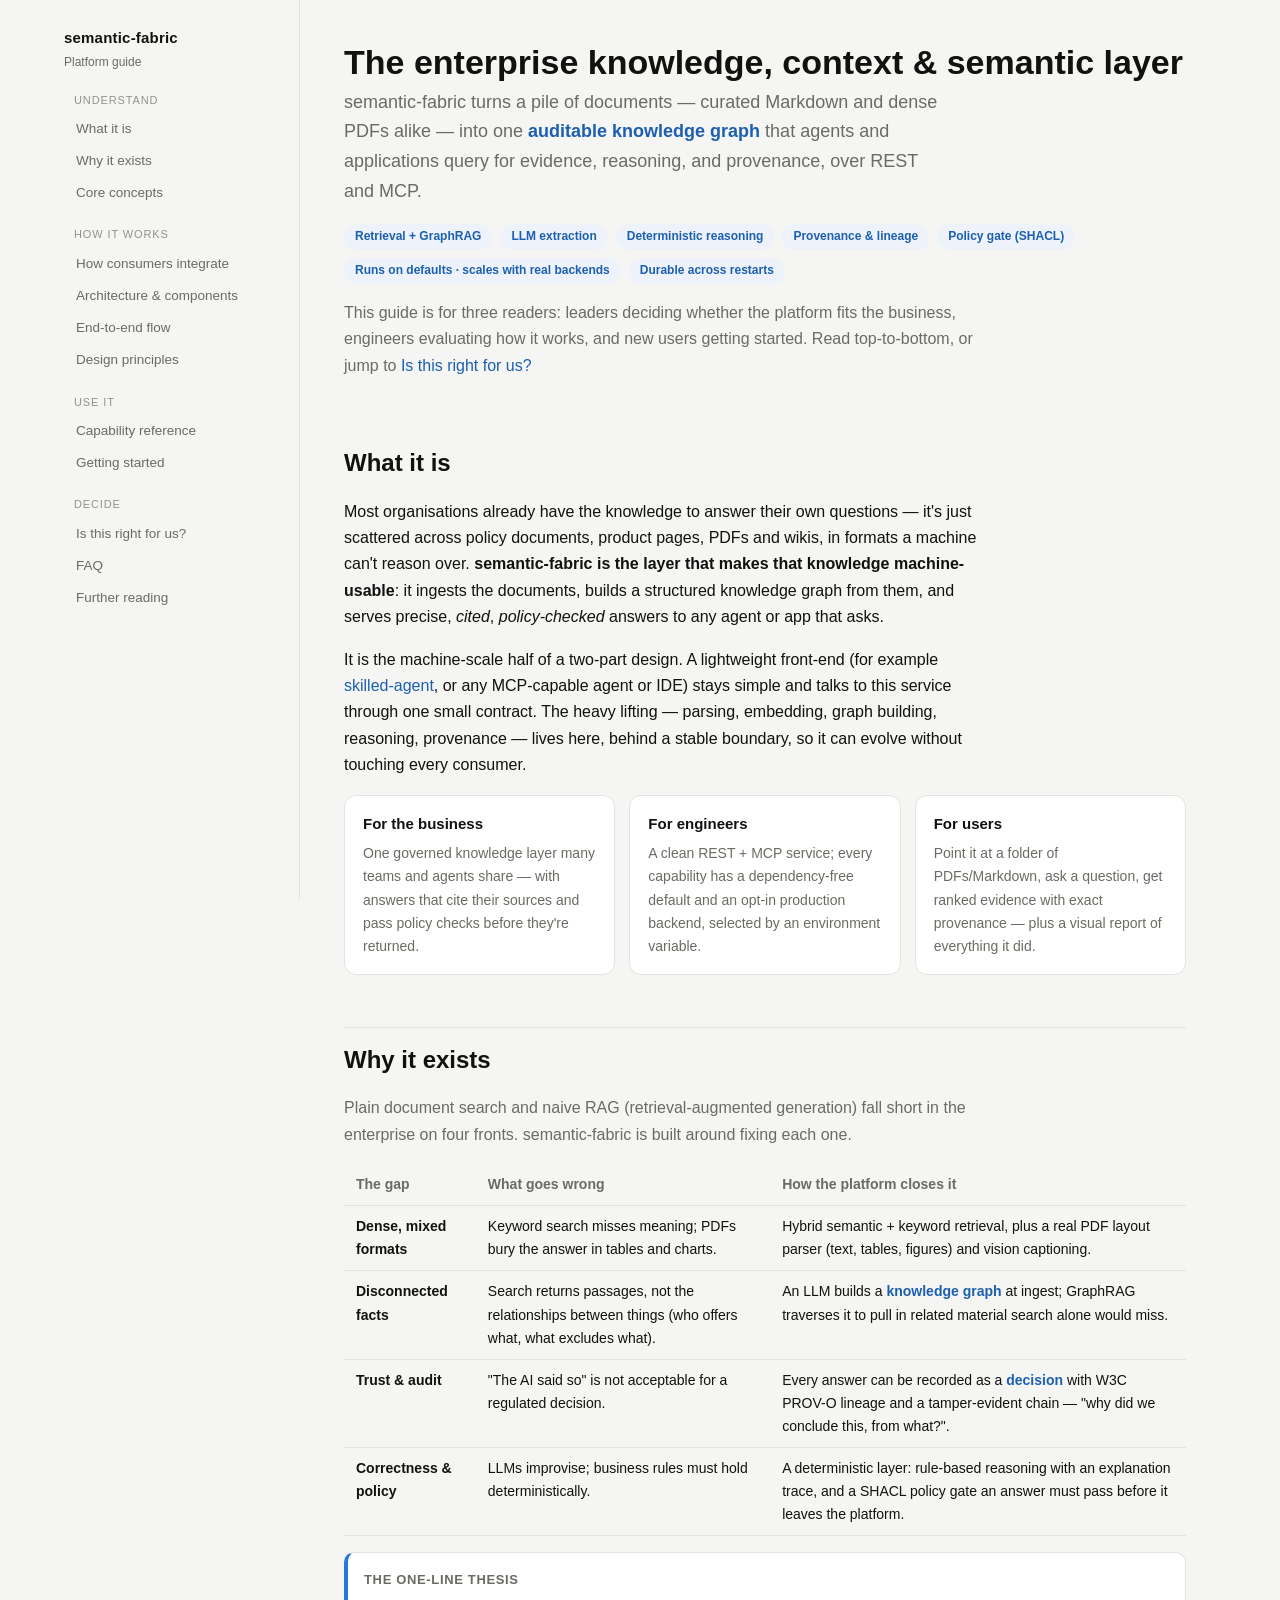
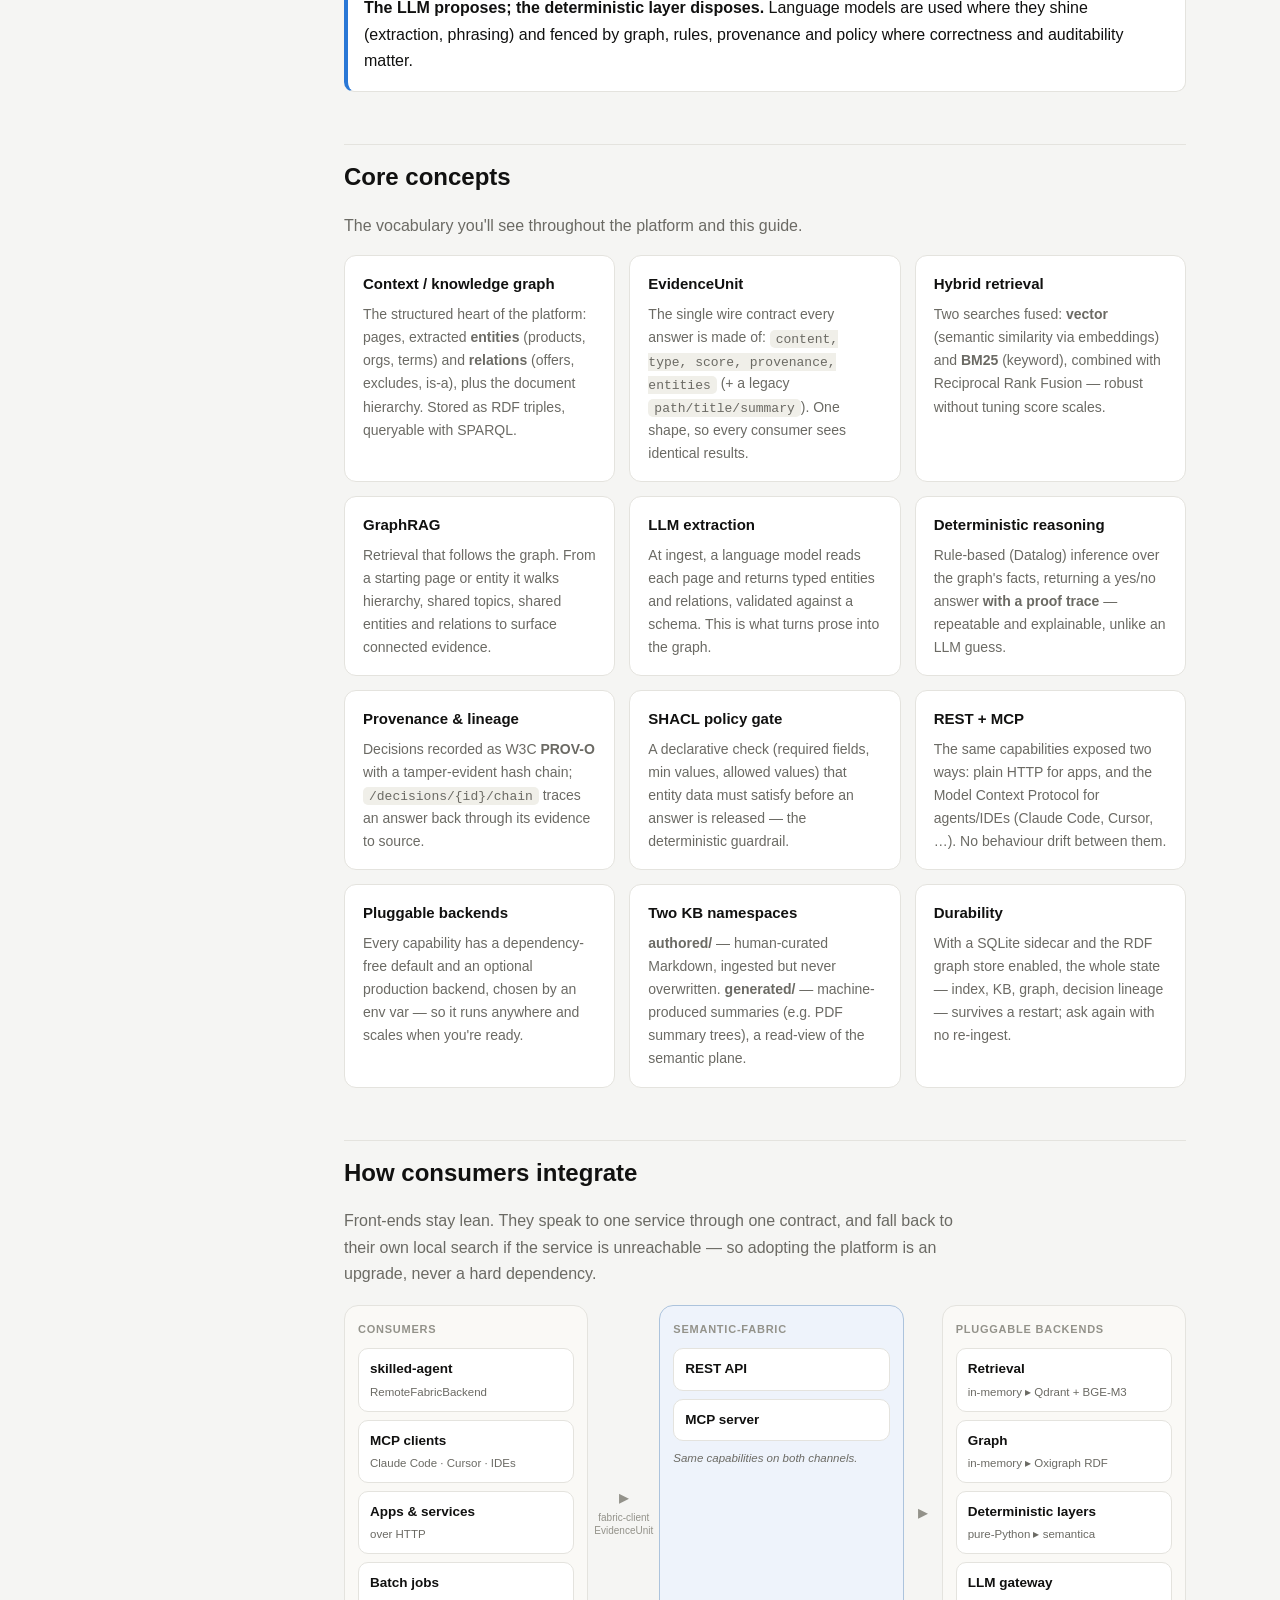
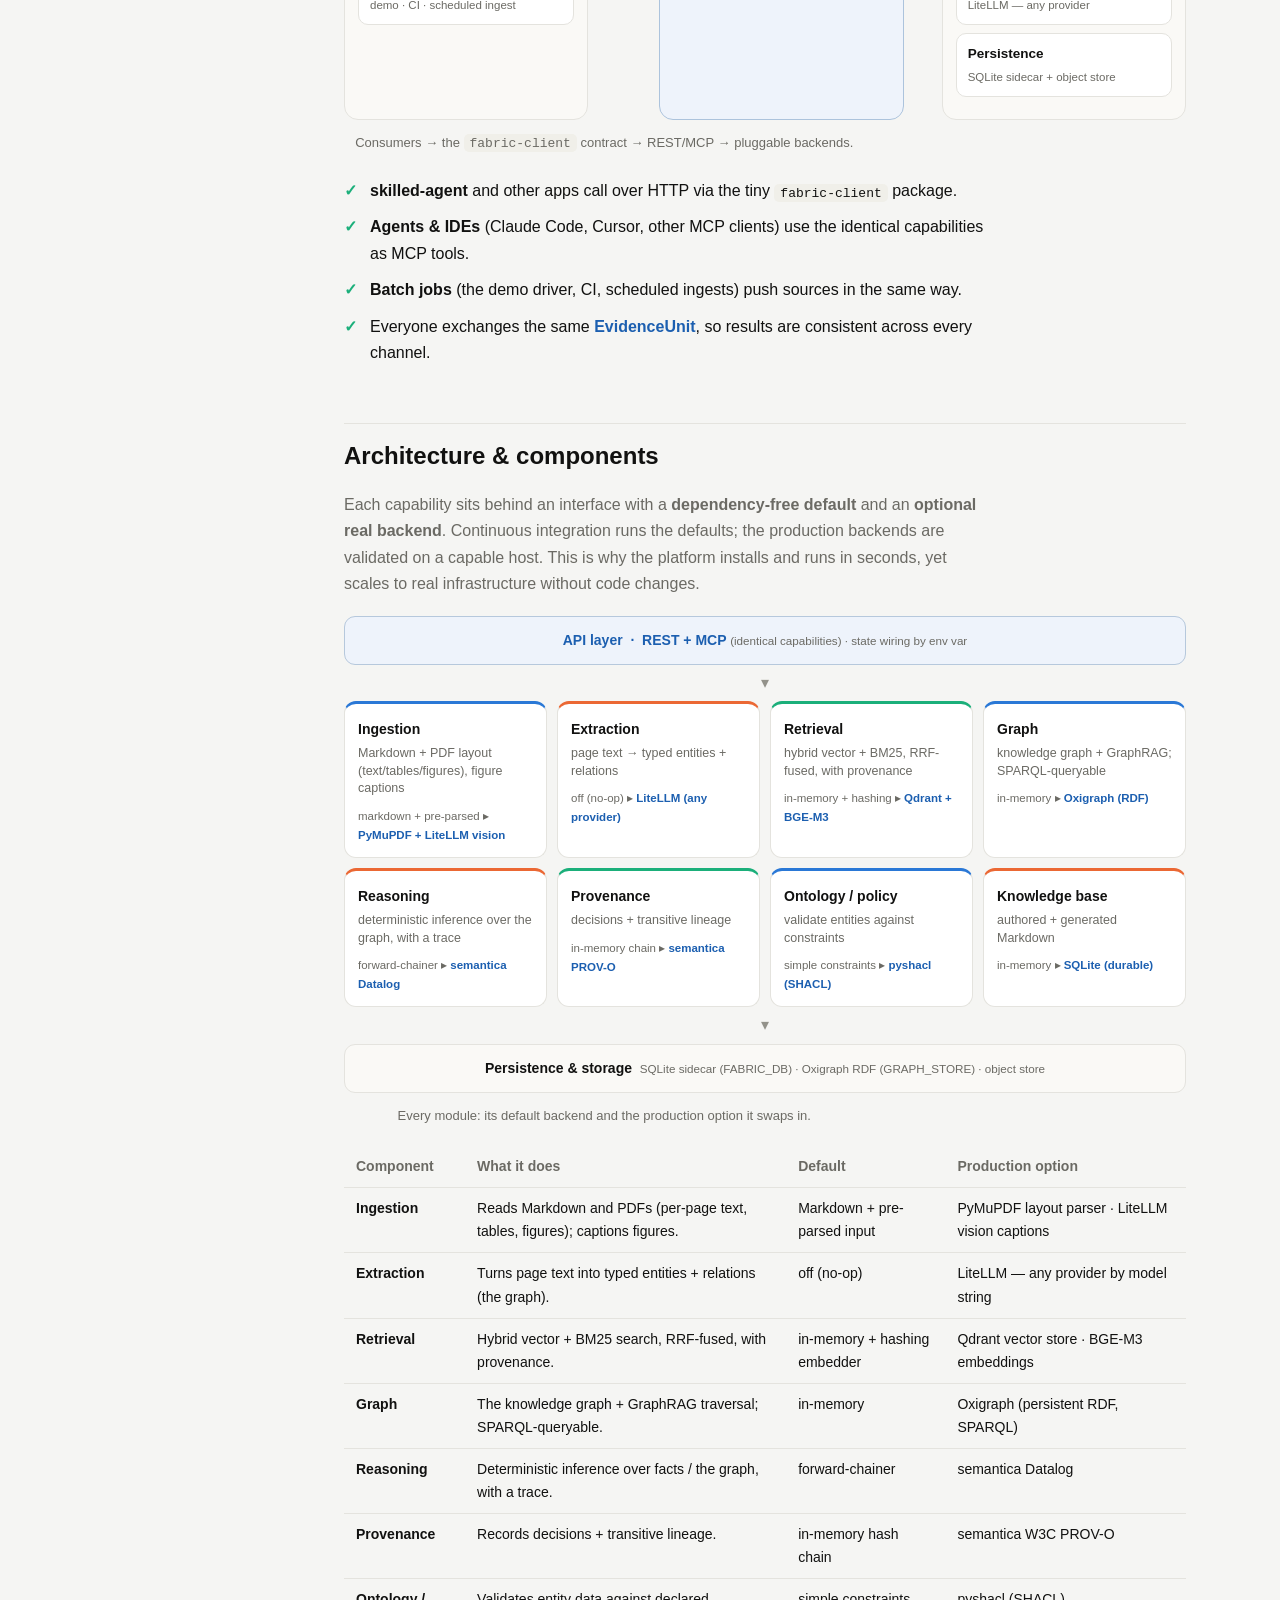
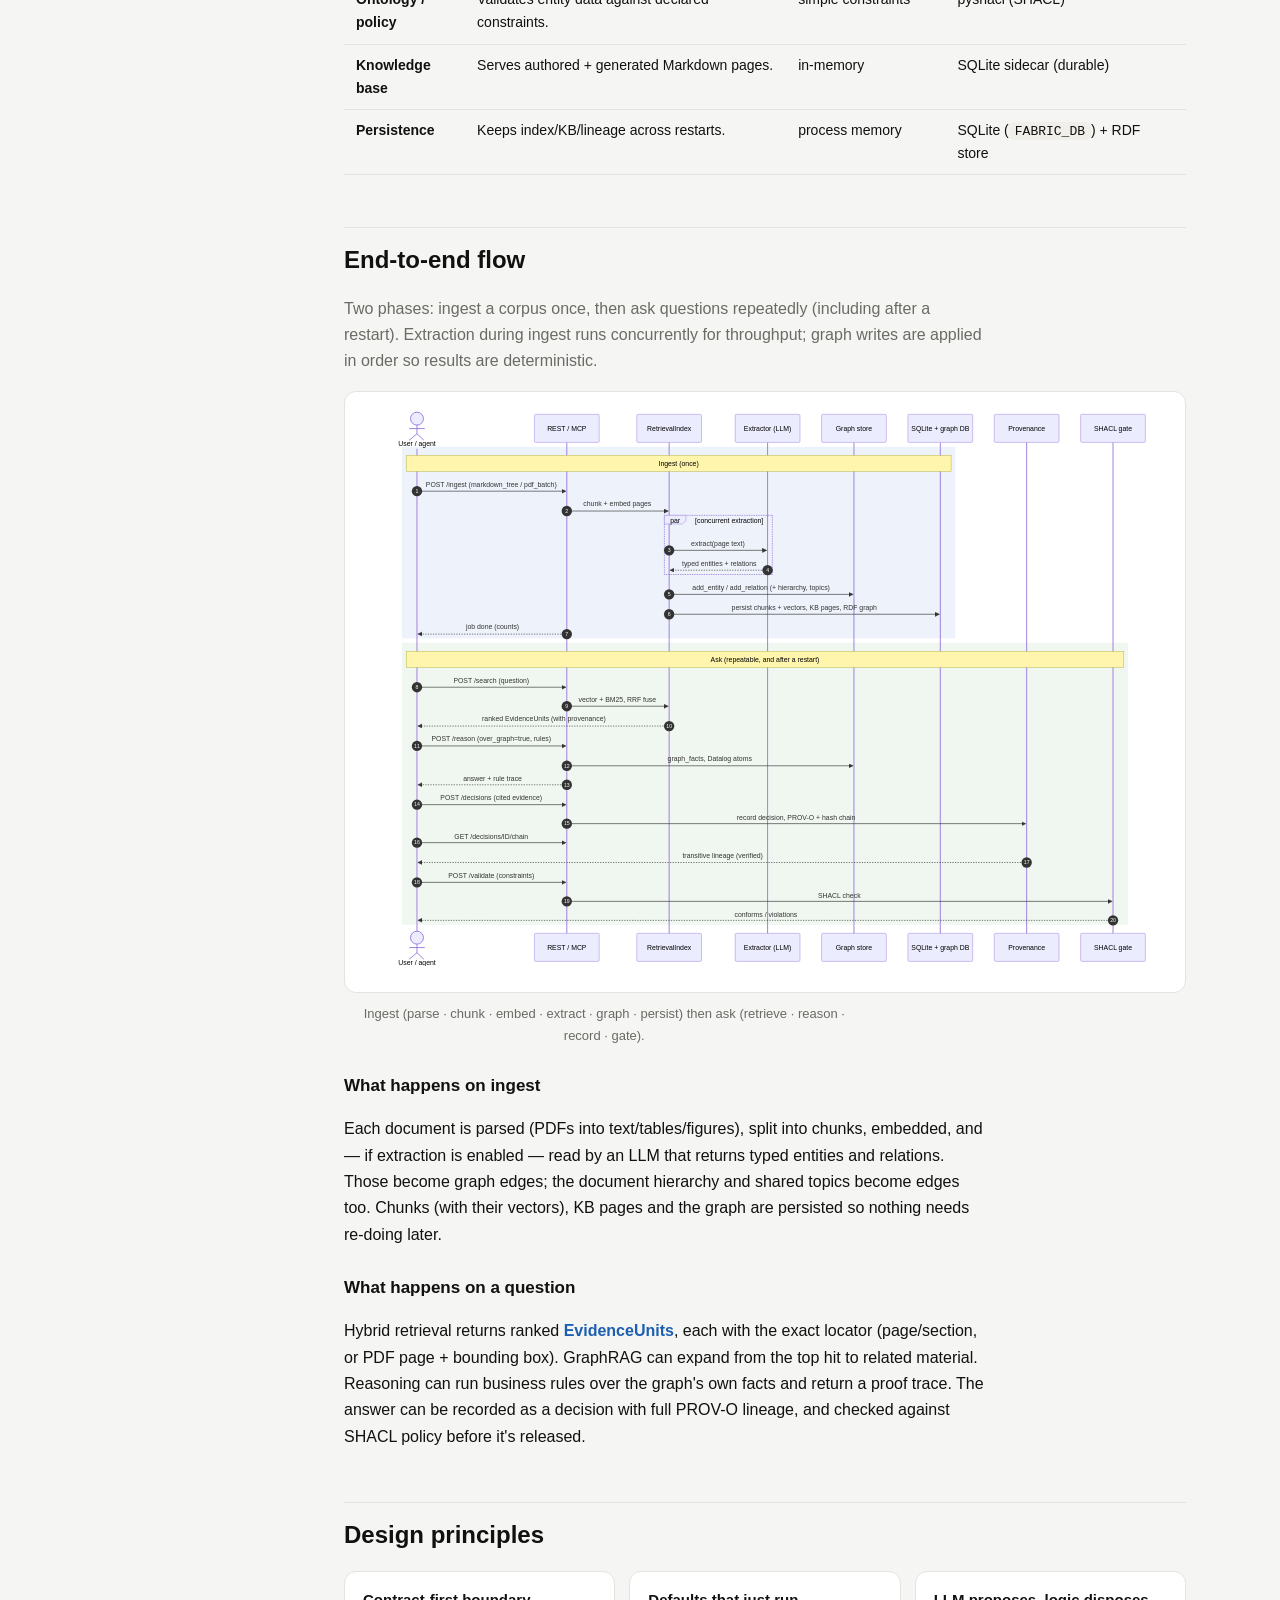
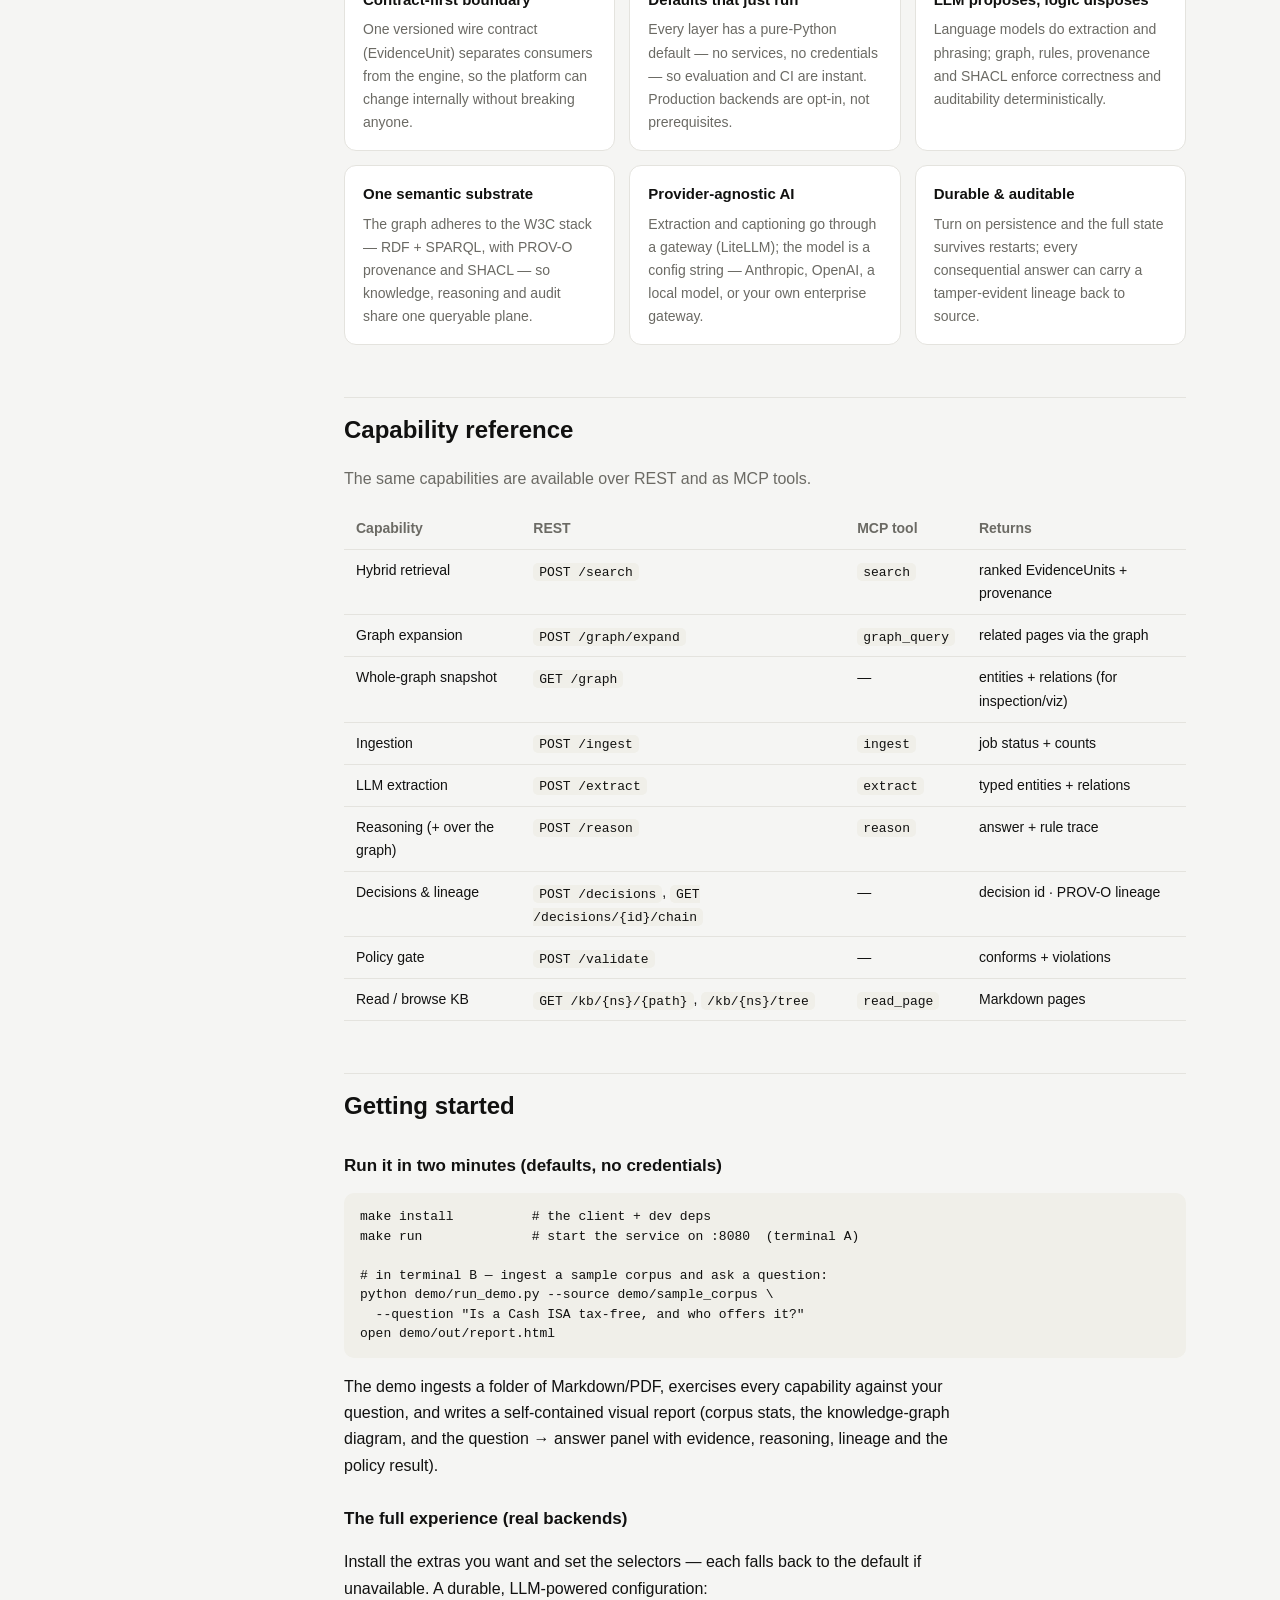
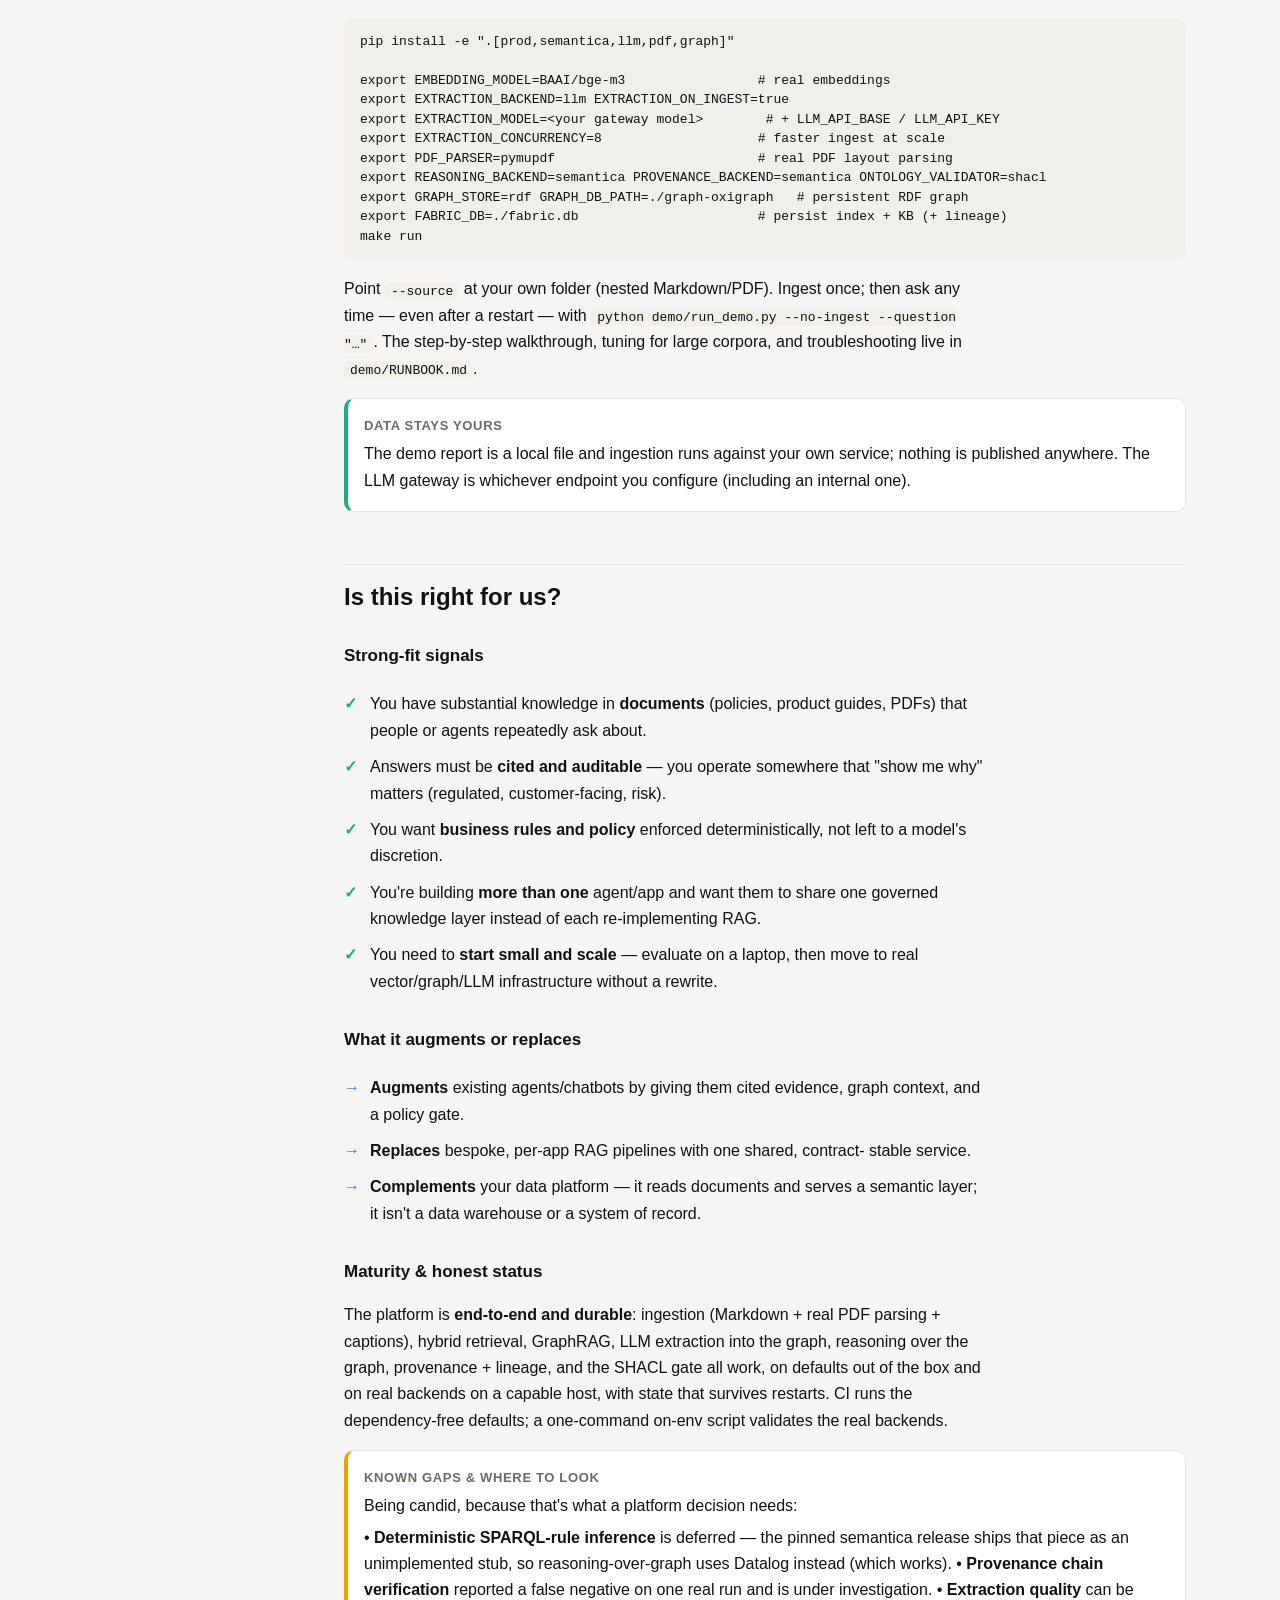
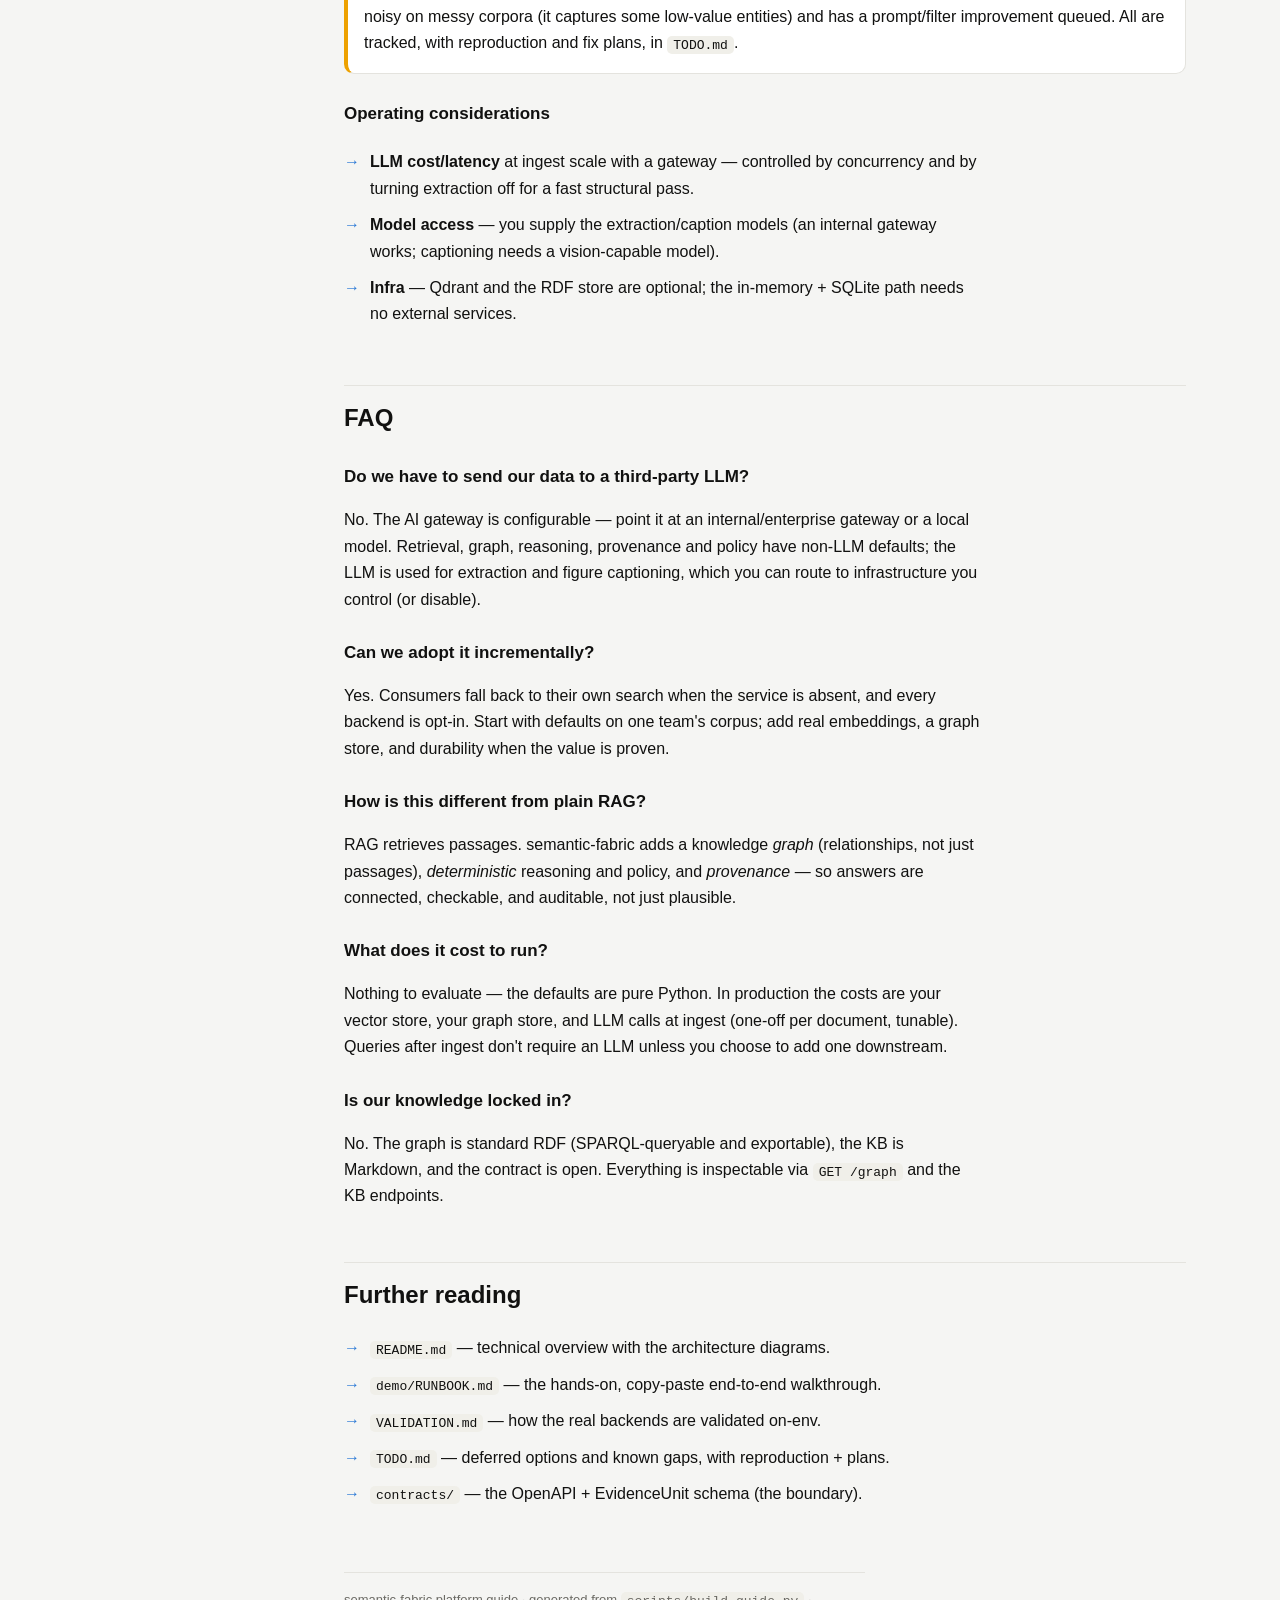
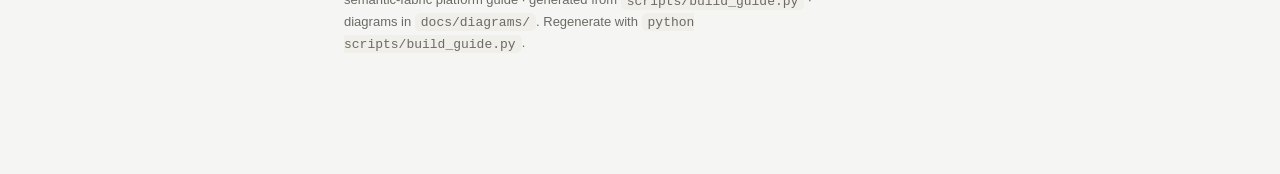
==== commit 88483311: "docs(guide): HTML-native architecture diagrams (high-level + component) Replace the two Mermaid SVGs" ====
--- a/docs/guide.html
+++ b/docs/guide.html
@@ -66,6 +66,41 @@
 ul.checks li::before{content:"✓";position:absolute;left:0;color:var(--good);font-weight:700}
 ul.crosses li::before{content:"→";color:var(--accent)}
 .foot{margin:60px 0 0;padding-top:16px;border-top:1px solid var(--line);color:var(--muted);font-size:13px}
+
+/* native diagrams */
+.dg{margin:18px 0}
+.dg-flow{display:flex;align-items:stretch;gap:6px;flex-wrap:nowrap}
+.dg-lane{flex:1 1 0;min-width:0;background:var(--surface-2);border:1px solid var(--line);
+  border-radius:14px;padding:14px 13px}
+.dg-lane.accent{background:var(--pill);border-color:color-mix(in srgb,var(--accent) 30%,var(--line))}
+.dg-lane h5{margin:0 0 10px;font-size:11px;text-transform:uppercase;letter-spacing:.07em;
+  color:var(--faint)}
+.dg-node{background:var(--surface);border:1px solid var(--line);border-radius:10px;
+  padding:9px 11px;margin:8px 0;font-size:13.5px;font-weight:650}
+.dg-node small{display:block;font-weight:400;color:var(--muted);font-size:11.5px;margin-top:2px}
+.dg-arrow{flex:0 0 26px;display:flex;flex-direction:column;align-items:center;justify-content:center;
+  color:var(--faint);gap:5px}
+.dg-arrow .g{font-size:20px;line-height:1}
+.dg-arrow small{font-size:10px;text-align:center;color:var(--faint);line-height:1.25}
+.dg-note{font-size:11.5px;color:var(--muted);margin-top:8px;font-style:italic}
+.dg-stack{display:flex;flex-direction:column}
+.dg-band{background:var(--pill);color:var(--pill-ink);border:1px solid
+  color-mix(in srgb,var(--accent) 25%,var(--line));border-radius:11px;padding:12px 14px;
+  font-weight:650;text-align:center;font-size:14px}
+.dg-band.storage{background:var(--surface-2);color:var(--ink);border-color:var(--line)}
+.dg-band small{font-weight:400;color:var(--muted)}
+.dg-vsep{text-align:center;color:var(--faint);font-size:16px;margin:5px 0}
+.dg-grid{display:grid;grid-template-columns:repeat(auto-fit,minmax(200px,1fr));gap:10px}
+.dg-mod{background:var(--surface);border:1px solid var(--line);border-radius:12px;
+  padding:12px 13px;border-top:3px solid var(--s1)}
+.dg-mod:nth-child(3n+2){border-top-color:var(--s2)}
+.dg-mod:nth-child(3n){border-top-color:var(--s3)}
+.dg-mod b{font-size:14px}
+.dg-mod .role{display:block;color:var(--muted);font-size:12.5px;margin:3px 0 9px;line-height:1.4}
+.dg-swap{font-size:11.5px;color:var(--muted)}
+.dg-swap .d{color:var(--muted)} .dg-swap .p{color:var(--accent-ink);font-weight:650}
+@media (max-width:720px){.dg-flow{flex-direction:column}.dg-arrow{flex-basis:auto;padding:2px 0}
+  .dg-arrow .g{transform:rotate(90deg)}}
 .pilltype{background:var(--pill);color:var(--pill-ink);border-radius:6px;padding:1px 7px;
   font-size:12px;font-weight:600}
 @media (max-width:820px){
@@ -152,7 +187,7 @@
 <p class="section-lede">Front-ends stay lean. They speak to one service through one
 contract, and fall back to their own local search if the service is unreachable — so
 adopting the platform is an upgrade, never a hard dependency.</p>
-<div class="fig"><svg id="my-svg" width="100%" xmlns="http://www.w3.org/2000/svg" xmlns:xlink="http://www.w3.org/1999/xlink" class="flowchart" style="max-width: 1466.44px; background-color: white;" viewBox="0 0 1466.4375 844" role="graphics-document document" aria-roledescription="flowchart-v2"><style>#my-svg{font-family:"trebuchet ms",verdana,arial,sans-serif;font-size:16px;fill:#333;}@keyframes edge-animation-frame{from{stroke-dashoffset:0;}}@keyframes dash{to{stroke-dashoffset:0;}}#my-svg .edge-animation-slow{stroke-dasharray:9,5!important;stroke-dashoffset:900;animation:dash 50s linear infinite;stroke-linecap:round;}#my-svg .edge-animation-fast{stroke-dasharray:9,5!important;stroke-dashoffset:900;animation:dash 20s linear infinite;stroke-linecap:round;}#my-svg .error-icon{fill:#552222;}#my-svg .error-text{fill:#552222;stroke:#552222;}#my-svg .edge-thickness-normal{stroke-width:1px;}#my-svg .edge-thickness-thick{stroke-width:3.5px;}#my-svg .edge-pattern-solid{stroke-dasharray:0;}#my-svg .edge-thickness-invisible{stroke-width:0;fill:none;}#my-svg .edge-pattern-dashed{stroke-dasharray:3;}#my-svg .edge-pattern-dotted{stroke-dasharray:2;}#my-svg .marker{fill:#333333;stroke:#333333;}#my-svg .marker.cross{stroke:#333333;}#my-svg svg{font-family:"trebuchet ms",verdana,arial,sans-serif;font-size:16px;}#my-svg p{margin:0;}#my-svg .label{font-family:"trebuchet ms",verdana,arial,sans-serif;color:#333;}#my-svg .cluster-label text{fill:#333;}#my-svg .cluster-label span{color:#333;}#my-svg .cluster-label span p{background-color:transparent;}#my-svg .label text,#my-svg span{fill:#333;color:#333;}#my-svg .node rect,#my-svg .node circle,#my-svg .node ellipse,#my-svg .node polygon,#my-svg .node path{fill:#ECECFF;stroke:#9370DB;stroke-width:1px;}#my-svg .rough-node .label text,#my-svg .node .label text,#my-svg .image-shape .label,#my-svg .icon-shape .label{text-anchor:middle;}#my-svg .node .katex path{fill:#000;stroke:#000;stroke-width:1px;}#my-svg .rough-node .label,#my-svg .node .label,#my-svg .image-shape .label,#my-svg .icon-shape .label{text-align:center;}#my-svg .node.clickable{cursor:pointer;}#my-svg .root .anchor path{fill:#333333!important;stroke-width:0;stroke:#333333;}#my-svg .arrowheadPath{fill:#333333;}#my-svg .edgePaths .path{stroke:#333333;stroke-width:1px;}#my-svg .flowchart-link{stroke:#333333;fill:none;}#my-svg .edgeLabel{background-color:rgba(232,232,232, 0.8);text-align:center;}#my-svg .edgeLabel p{background-color:rgba(232,232,232, 0.8);}#my-svg .edgeLabel rect{opacity:0.5;background-color:rgba(232,232,232, 0.8);fill:rgba(232,232,232, 0.8);}#my-svg .labelBkg{background-color:rgba(232, 232, 232, 0.5);}#my-svg .cluster rect{fill:#ffffde;stroke:#aaaa33;stroke-width:1px;}#my-svg .cluster text{fill:#333;}#my-svg .cluster span{color:#333;}#my-svg .node .collapsed-indicator{fill:#aaaa33;stroke:none;opacity:0.6;}#my-svg .node .collapsed-separator{stroke:#aaaa33;stroke-width:0.75px;}#my-svg div.mermaidTooltip{position:absolute;text-align:center;max-width:200px;padding:2px;font-family:"trebuchet ms",verdana,arial,sans-serif;font-size:12px;background:hsl(80, 100%, 96.2745098039%);border:1px solid #aaaa33;border-radius:2px;pointer-events:none;z-index:100;}#my-svg .flowchartTitleText{text-anchor:middle;font-size:18px;fill:#333;}#my-svg rect.text{fill:none;stroke-width:0;}#my-svg .icon-shape,#my-svg .image-shape{background-color:rgba(232,232,232, 0.8);text-align:center;}#my-svg .icon-shape p,#my-svg .image-shape p{background-color:rgba(232,232,232, 0.8);padding:2px;}#my-svg .icon-shape .label rect,#my-svg .image-shape .label rect{opacity:0.5;background-color:rgba(232,232,232, 0.8);fill:rgba(232,232,232, 0.8);}#my-svg .label-icon{display:inline-block;height:1em;overflow:visible;vertical-align:-0.125em;}#my-svg .node .label-icon path{fill:currentColor;stroke:revert;stroke-width:revert;}#my-svg .node .neo-node{stroke:#9370DB;}#my-svg [data-look="neo"].node rect,#my-svg [data-look="neo"].cluster rect,#my-svg [data-look="neo"].node polygon{stroke:#9370DB;filter:drop-shadow(1px 2px 2px rgba(185, 185, 185, 1));}#my-svg [data-look="neo"].swimlane.cluster rect{filter:none;}#my-svg [data-look="neo"].node path{stroke:#9370DB;stroke-width:1px;}#my-svg [data-look="neo"].node .outer-path{filter:drop-shadow(1px 2px 2px rgba(185, 185, 185, 1));}#my-svg [data-look="neo"].node .neo-line path{stroke:#9370DB;filter:none;}#my-svg [data-look="neo"].node circle{stroke:#9370DB;filter:drop-shadow(1px 2px 2px rgba(185, 185, 185, 1));}#my-svg [data-look="neo"].node circle .state-start{fill:#000000;}#my-svg [data-look="neo"].icon-shape .icon{fill:#9370DB;filter:drop-shadow(1px 2px 2px rgba(185, 185, 185, 1));}#my-svg [data-look="neo"].icon-shape .icon-neo path{stroke:#9370DB;filter:drop-shadow(1px 2px 2px rgba(185, 185, 185, 1));}#my-svg :root{--mermaid-font-family:"trebuchet ms",verdana,arial,sans-serif;}</style><g><marker id="my-svg_flowchart-v2-pointEnd" class="marker flowchart-v2" viewBox="0 0 10 10" refX="5" refY="5" markerUnits="userSpaceOnUse" markerWidth="8" markerHeight="8" orient="auto"><path d="M 0 0 L 10 5 L 0 10 z" class="arrowMarkerPath" style="stroke-width: 1; stroke-dasharray: 1, 0;"/></marker><marker id="my-svg_flowchart-v2-pointStart" class="marker flowchart-v2" viewBox="0 0 10 10" refX="4.5" refY="5" markerUnits="userSpaceOnUse" markerWidth="8" markerHeight="8" orient="auto"><path d="M 0 5 L 10 10 L 10 0 z" class="arrowMarkerPath" style="stroke-width: 1; stroke-dasharray: 1, 0;"/></marker><marker id="my-svg_flowchart-v2-pointEnd-margin" class="marker flowchart-v2" viewBox="0 0 11.5 14" refX="11.5" refY="7" markerUnits="userSpaceOnUse" markerWidth="10.5" markerHeight="14" orient="auto"><path d="M 0 0 L 11.5 7 L 0 14 z" class="arrowMarkerPath" style="stroke-width: 0; stroke-dasharray: 1, 0;"/></marker><marker id="my-svg_flowchart-v2-pointStart-margin" class="marker flowchart-v2" viewBox="0 0 11.5 14" refX="1" refY="7" markerUnits="userSpaceOnUse" markerWidth="11.5" markerHeight="14" orient="auto"><polygon points="0,7 11.5,14 11.5,0" class="arrowMarkerPath" style="stroke-width: 0; stroke-dasharray: 1, 0;"/></marker><marker id="my-svg_flowchart-v2-circleEnd" class="marker flowchart-v2" viewBox="0 0 10 10" refX="11" refY="5" markerUnits="userSpaceOnUse" markerWidth="11" markerHeight="11" orient="auto"><circle cx="5" cy="5" r="5" class="arrowMarkerPath" style="stroke-width: 1; stroke-dasharray: 1, 0;"/></marker><marker id="my-svg_flowchart-v2-circleStart" class="marker flowchart-v2" viewBox="0 0 10 10" refX="-1" refY="5" markerUnits="userSpaceOnUse" markerWidth="11" markerHeight="11" orient="auto"><circle cx="5" cy="5" r="5" class="arrowMarkerPath" style="stroke-width: 1; stroke-dasharray: 1, 0;"/></marker><marker id="my-svg_flowchart-v2-circleEnd-margin" class="marker flowchart-v2" viewBox="0 0 10 10" refY="5" refX="12.25" markerUnits="userSpaceOnUse" markerWidth="14" markerHeight="14" orient="auto"><circle cx="5" cy="5" r="5" class="arrowMarkerPath" style="stroke-width: 0; stroke-dasharray: 1, 0;"/></marker><marker id="my-svg_flowchart-v2-circleStart-margin" class="marker flowchart-v2" viewBox="0 0 10 10" refX="-2" refY="5" markerUnits="userSpaceOnUse" markerWidth="14" markerHeight="14" orient="auto"><circle cx="5" cy="5" r="5" class="arrowMarkerPath" style="stroke-width: 0; stroke-dasharray: 1, 0;"/></marker><marker id="my-svg_flowchart-v2-crossEnd" class="marker cross flowchart-v2" viewBox="0 0 11 11" refX="12" refY="5.2" markerUnits="userSpaceOnUse" markerWidth="11" markerHeight="11" orient="auto"><path d="M 1,1 l 9,9 M 10,1 l -9,9" class="arrowMarkerPath" style="stroke-width: 2; stroke-dasharray: 1, 0;"/></marker><marker id="my-svg_flowchart-v2-crossStart" class="marker cross flowchart-v2" viewBox="0 0 11 11" refX="-1" refY="5.2" markerUnits="userSpaceOnUse" markerWidth="11" markerHeight="11" orient="auto"><path d="M 1,1 l 9,9 M 10,1 l -9,9" class="arrowMarkerPath" style="stroke-width: 2; stroke-dasharray: 1, 0;"/></marker><marker id="my-svg_flowchart-v2-crossEnd-margin" class="marker cross flowchart-v2" viewBox="0 0 15 15" refX="17.7" refY="7.5" markerUnits="userSpaceOnUse" markerWidth="12" markerHeight="12" orient="auto"><path d="M 1,1 L 14,14 M 1,14 L 14,1" class="arrowMarkerPath" style="stroke-width: 2.5;"/></marker><marker id="my-svg_flowchart-v2-crossStart-margin" class="marker cross flowchart-v2" viewBox="0 0 15 15" refX="-3.5" refY="7.5" markerUnits="userSpaceOnUse" markerWidth="12" markerHeight="12" orient="auto"><path d="M 1,1 L 14,14 M 1,14 L 14,1" class="arrowMarkerPath" style="stroke-width: 2.5; stroke-dasharray: 1, 0;"/></marker><g class="root"><g class="clusters"><g class="cluster" id="my-svg-Backends" data-look="classic"><rect style="" x="1148.4375" y="32" width="310" height="804"/><g class="cluster-label" transform="translate(1159.34375, 32)"><foreignObject width="288.1875" height="24"><div xmlns="http://www.w3.org/1999/xhtml" style="display: table-cell; white-space: nowrap; line-height: 1.5;"><span class="nodeLabel"><p>Pluggable backends (default → optional)</p></span></div></foreignObject></g></g><g class="cluster" id="my-svg-Fabric" data-look="classic"><rect style="" x="722.53125" y="68" width="375.90625" height="712"/><g class="cluster-label" transform="translate(828.6796875, 68)"><foreignObject width="163.609375" height="24"><div xmlns="http://www.w3.org/1999/xhtml" style="display: table-cell; white-space: nowrap; line-height: 1.5;"><span class="nodeLabel"><p>semantic-fabric service</p></span></div></foreignObject></g></g><g class="cluster" id="my-svg-Consumers" data-look="classic"><rect style="" x="8" y="8" width="310" height="581"/><g class="cluster-label" transform="translate(122.09375, 8)"><foreignObject width="81.8125" height="24"><div xmlns="http://www.w3.org/1999/xhtml" style="display: table-cell; white-space: nowrap; line-height: 1.5;"><span class="nodeLabel"><p>Consumers</p></span></div></foreignObject></g></g></g><g class="edgePaths"><path d="M274.375,82L281.646,82C288.917,82,303.458,82,314.896,82C326.333,82,334.667,82,355.604,103.97C376.541,125.94,410.082,169.88,426.853,191.85L443.623,213.82" id="my-svg-L_SA_FC_0" class="edge-thickness-normal edge-pattern-solid edge-thickness-normal edge-pattern-solid flowchart-link" style=";" data-edge="true" data-et="edge" data-id="L_SA_FC_0" data-points="W3sieCI6Mjc0LjM3NSwieSI6ODJ9LHsieCI6MzE4LCJ5Ijo4Mn0seyJ4IjozNDMsInkiOjgyfSx7IngiOjQ0Ni4wNTAyNDI0NTY4OTY1NywieSI6MjE3fV0=" data-look="classic" marker-end="url(#my-svg_flowchart-v2-pointEnd)"/><path d="M266.383,198L274.986,198C283.589,198,300.794,198,313.564,198C326.333,198,334.667,198,345.474,200.9C356.281,203.8,369.563,209.599,376.204,212.499L382.844,215.399" id="my-svg-L_AG_FC_0" class="edge-thickness-normal edge-pattern-solid edge-thickness-normal edge-pattern-solid flowchart-link" style=";" data-edge="true" data-et="edge" data-id="L_AG_FC_0" data-points="W3sieCI6MjY2LjM4MjgxMjUsInkiOjE5OH0seyJ4IjozMTgsInkiOjE5OH0seyJ4IjozNDMsInkiOjE5OH0seyJ4IjozODYuNTEwMTAyMzcwNjg5NjUsInkiOjIxN31d" data-look="classic" marker-end="url(#my-svg_flowchart-v2-pointEnd)"/><path d="M273.781,363L281.151,363C288.521,363,303.26,363,314.797,363C326.333,363,334.667,363,352.382,352.085C370.098,341.17,397.196,319.34,410.745,308.425L424.294,297.509" id="my-svg-L_JOB_FC_0" class="edge-thickness-normal edge-pattern-solid edge-thickness-normal edge-pattern-solid flowchart-link" style=";" data-edge="true" data-et="edge" data-id="L_JOB_FC_0" data-points="W3sieCI6MjczLjc4MTI1LCJ5IjozNjN9LHsieCI6MzE4LCJ5IjozNjN9LHsieCI6MzQzLCJ5IjozNjN9LHsieCI6NDI3LjQwOTE3MDU2MDc0NzY3LCJ5IjoyOTV9XQ==" data-look="classic" marker-end="url(#my-svg_flowchart-v2-pointEnd)"/><path d="M583.641,256L595.215,256C606.789,256,629.938,256,653.086,256C676.234,256,699.383,256,714.457,256C729.531,256,736.531,256,740.031,256L743.531,256" id="my-svg-L_FC_REST_0" class="edge-thickness-normal edge-pattern-solid edge-thickness-normal edge-pattern-solid flowchart-link" style=";" data-edge="true" data-et="edge" data-id="L_FC_REST_0" data-points="W3sieCI6NTgzLjY0MDYyNSwieSI6MjU2fSx7IngiOjY1My4wODU5Mzc1LCJ5IjoyNTZ9LHsieCI6NzIyLjUzMTI1LCJ5IjoyNTZ9LHsieCI6NzQ3LjUzMTI1LCJ5IjoyNTZ9XQ==" data-look="classic" marker-end="url(#my-svg_flowchart-v2-pointEnd)"/><path d="M293,503L297.167,503C301.333,503,309.667,503,318,503C326.333,503,334.667,503,360.97,503C387.273,503,431.547,503,483.228,503C534.909,503,593.997,503,635.116,503C676.234,503,699.383,503,726.102,503C752.82,503,783.109,503,813.398,503C843.688,503,873.977,503,892.625,503.361C911.273,503.722,918.28,504.443,921.783,504.804L925.287,505.165" id="my-svg-L_CC_MCP_0" class="edge-thickness-normal edge-pattern-solid edge-thickness-normal edge-pattern-solid flowchart-link" style=";" data-edge="true" data-et="edge" data-id="L_CC_MCP_0" data-points="[base64]" data-look="classic" marker-end="url(#my-svg_flowchart-v2-pointEnd)"/><path d="M823.395,286.805L836.874,328.337C850.352,369.87,877.309,452.935,894.305,493.634C911.302,534.333,918.337,532.666,921.855,531.833L925.373,531" id="my-svg-L_REST_MCP_0" class="edge-thickness-normal edge-pattern-solid edge-thickness-normal edge-pattern-solid flowchart-link" style=";" data-edge="true" data-et="edge" data-id="L_REST_MCP_0" data-points="W3sieCI6ODIyLjE2MDYzMDU4MDM1NzIsInkiOjI4M30seyJ4Ijo5MDQuMjY1NjI1LCJ5Ijo1MzZ9LHsieCI6OTI5LjI2NTYyNSwieSI6NTMwLjA3NzQxMjA4NjU4NTd9XQ==" data-look="classic" marker-start="url(#my-svg_flowchart-v2-pointStart)" marker-end="url(#my-svg_flowchart-v2-pointEnd)"/><path d="M829.976,229L842.357,208.833C854.739,188.667,879.502,148.333,908.065,128.167C936.628,108,968.99,108,1001.352,108C1033.714,108,1066.076,108,1086.423,108C1106.771,108,1115.104,108,1123.438,108C1131.771,108,1140.104,108,1147.772,108.226C1155.44,108.452,1162.443,108.904,1165.944,109.129L1169.446,109.355" id="my-svg-L_REST_RET_0" class="edge-thickness-normal edge-pattern-solid edge-thickness-normal edge-pattern-solid flowchart-link" style=";" data-edge="true" data-et="edge" data-id="L_REST_RET_0" data-points="[base64]" data-look="classic" marker-end="url(#my-svg_flowchart-v2-pointEnd)"/><path d="M860.579,229L867.861,224.833C875.142,220.667,889.704,212.333,913.166,208.167C936.628,204,968.99,204,1001.352,204C1033.714,204,1066.076,204,1086.423,204C1106.771,204,1115.104,204,1123.438,204C1131.771,204,1140.104,204,1149.529,206.239C1158.953,208.478,1169.469,212.955,1174.727,215.194L1179.985,217.433" id="my-svg-L_REST_GRAPH_0" class="edge-thickness-normal edge-pattern-solid edge-thickness-normal edge-pattern-solid flowchart-link" style=";" data-edge="true" data-et="edge" data-id="L_REST_GRAPH_0" data-points="[base64]" data-look="classic" marker-end="url(#my-svg_flowchart-v2-pointEnd)"/><path d="M839.499,283L850.293,294.167C861.088,305.333,882.677,327.667,909.652,338.833C936.628,350,968.99,350,1001.352,350C1033.714,350,1066.076,350,1086.423,350C1106.771,350,1115.104,350,1123.438,350C1131.771,350,1140.104,350,1161.459,363.75C1182.813,377.5,1217.189,405.001,1234.376,418.751L1251.564,432.501" id="my-svg-L_REST_SEM_0" class="edge-thickness-normal edge-pattern-solid edge-thickness-normal edge-pattern-solid flowchart-link" style=";" data-edge="true" data-et="edge" data-id="L_REST_SEM_0" data-points="[base64]" data-look="classic" marker-end="url(#my-svg_flowchart-v2-pointEnd)"/><path d="M821.041,283L834.912,332C848.783,381,876.524,479,906.576,528C936.628,577,968.99,577,1001.352,577C1033.714,577,1066.076,577,1086.423,577C1106.771,577,1115.104,577,1123.438,577C1131.771,577,1140.104,577,1150.52,578.33C1160.935,579.661,1173.433,582.322,1179.682,583.652L1185.931,584.983" id="my-svg-L_REST_GW_0" class="edge-thickness-normal edge-pattern-solid edge-thickness-normal edge-pattern-solid flowchart-link" style=";" data-edge="true" data-et="edge" data-id="L_REST_GW_0" data-points="[base64]" data-look="classic" marker-end="url(#my-svg_flowchart-v2-pointEnd)"/><path d="M819.051,283L833.254,350.833C847.456,418.667,875.861,554.333,906.244,622.167C936.628,690,968.99,690,1001.352,690C1033.714,690,1066.076,690,1086.423,690C1106.771,690,1115.104,690,1123.438,690C1131.771,690,1140.104,690,1147.816,691.372C1155.527,692.744,1162.617,695.489,1166.162,696.861L1169.707,698.233" id="my-svg-L_REST_STORE_0" class="edge-thickness-normal edge-pattern-solid edge-thickness-normal edge-pattern-solid flowchart-link" style=";" data-edge="true" data-et="edge" data-id="L_REST_STORE_0" data-points="[base64]" data-look="classic" marker-end="url(#my-svg_flowchart-v2-pointEnd)"/><path d="M1009.319,486L1024.172,435.667C1039.025,385.333,1068.731,284.667,1087.751,234.333C1106.771,184,1115.104,184,1123.438,184C1131.771,184,1140.104,184,1149.529,181.761C1158.953,179.522,1169.469,175.045,1174.727,172.806L1179.985,170.567" id="my-svg-L_MCP_RET_0" class="edge-thickness-normal edge-pattern-solid edge-thickness-normal edge-pattern-solid flowchart-link" style=";" data-edge="true" data-et="edge" data-id="L_MCP_RET_0" data-points="W3sieCI6MTAwOS4zMTkxMDE0NDM3NjksInkiOjQ4Nn0seyJ4IjoxMDk4LjQzNzUsInkiOjE4NH0seyJ4IjoxMTIzLjQzNzUsInkiOjE4NH0seyJ4IjoxMTQ4LjQzNzUsInkiOjE4NH0seyJ4IjoxMTgzLjY2NDc3MjcyNzI3MjcsInkiOjE2OX1d" data-look="classic" marker-end="url(#my-svg_flowchart-v2-pointEnd)"/><path d="M1015.676,486L1029.469,460C1043.263,434,1070.85,382,1088.811,356C1106.771,330,1115.104,330,1123.438,330C1131.771,330,1140.104,330,1147.816,328.628C1155.527,327.256,1162.617,324.511,1166.162,323.139L1169.707,321.767" id="my-svg-L_MCP_GRAPH_0" class="edge-thickness-normal edge-pattern-solid edge-thickness-normal edge-pattern-solid flowchart-link" style=";" data-edge="true" data-et="edge" data-id="L_MCP_GRAPH_0" data-points="W3sieCI6MTAxNS42NzU3MTcyMTMxMTQ4LCJ5Ijo0ODZ9LHsieCI6MTA5OC40Mzc1LCJ5IjozMzB9LHsieCI6MTEyMy40Mzc1LCJ5IjozMzB9LHsieCI6MTE0OC40Mzc1LCJ5IjozMzB9LHsieCI6MTE3My40Mzc1LCJ5IjozMjAuMzIyNTgwNjQ1MTYxM31d" data-look="classic" marker-end="url(#my-svg_flowchart-v2-pointEnd)"/><path d="M1073.438,513L1077.604,513C1081.771,513,1090.104,513,1098.438,513C1106.771,513,1115.104,513,1123.438,513C1131.771,513,1140.104,513,1149.042,511.799C1157.98,510.599,1167.523,508.198,1172.295,506.997L1177.066,505.797" id="my-svg-L_MCP_SEM_0" class="edge-thickness-normal edge-pattern-solid edge-thickness-normal edge-pattern-solid flowchart-link" style=";" data-edge="true" data-et="edge" data-id="L_MCP_SEM_0" data-points="W3sieCI6MTA3My40Mzc1LCJ5Ijo1MTN9LHsieCI6MTA5OC40Mzc1LCJ5Ijo1MTN9LHsieCI6MTEyMy40Mzc1LCJ5Ijo1MTN9LHsieCI6MTE0OC40Mzc1LCJ5Ijo1MTN9LHsieCI6MTE4MC45NDUzMTI1LCJ5Ijo1MDQuODIwNjE0OTE5MzU0ODV9XQ==" data-look="classic" marker-end="url(#my-svg_flowchart-v2-pointEnd)"/><path d="M1018.048,540L1031.446,561.667C1044.844,583.333,1071.641,626.667,1089.206,648.333C1106.771,670,1115.104,670,1123.438,670C1131.771,670,1140.104,670,1152.691,666.741C1165.277,663.481,1182.117,656.963,1190.537,653.703L1198.957,650.444" id="my-svg-L_MCP_GW_0" class="edge-thickness-normal edge-pattern-solid edge-thickness-normal edge-pattern-solid flowchart-link" style=";" data-edge="true" data-et="edge" data-id="L_MCP_GW_0" data-points="W3sieCI6MTAxOC4wNDc4NzAyMjI5MywieSI6NTQwfSx7IngiOjEwOTguNDM3NSwieSI6NjcwfSx7IngiOjExMjMuNDM3NSwieSI6NjcwfSx7IngiOjExNDguNDM3NSwieSI6NjcwfSx7IngiOjEyMDIuNjg3NSwieSI6NjQ5fV0=" data-look="classic" marker-end="url(#my-svg_flowchart-v2-pointEnd)"/><path d="M1011.964,540L1026.376,576.667C1040.789,613.333,1069.613,686.667,1088.192,723.333C1106.771,760,1115.104,760,1123.438,760C1131.771,760,1140.104,760,1147.772,759.774C1155.44,759.548,1162.443,759.096,1165.944,758.871L1169.446,758.645" id="my-svg-L_MCP_STORE_0" class="edge-thickness-normal edge-pattern-solid edge-thickness-normal edge-pattern-solid flowchart-link" style=";" data-edge="true" data-et="edge" data-id="L_MCP_STORE_0" data-points="W3sieCI6MTAxMS45NjQxOTUzNDQxMjk1LCJ5Ijo1NDB9LHsieCI6MTA5OC40Mzc1LCJ5Ijo3NjB9LHsieCI6MTEyMy40Mzc1LCJ5Ijo3NjB9LHsieCI6MTE0OC40Mzc1LCJ5Ijo3NjB9LHsieCI6MTE3My40Mzc1LCJ5Ijo3NTguMzg3MDk2Nzc0MTkzNX1d" data-look="classic" marker-end="url(#my-svg_flowchart-v2-pointEnd)"/></g><g class="edgeLabels"><g class="edgeLabel"><g class="label" data-id="L_SA_FC_0" transform="translate(0, 0)"><foreignObject width="0" height="0"><div xmlns="http://www.w3.org/1999/xhtml" class="labelBkg" style="display: table-cell; white-space: nowrap; line-height: 1.5; max-width: 200px; text-align: center;"><span class="edgeLabel"></span></div></foreignObject></g></g><g class="edgeLabel"><g class="label" data-id="L_AG_FC_0" transform="translate(0, 0)"><foreignObject width="0" height="0"><div xmlns="http://www.w3.org/1999/xhtml" class="labelBkg" style="display: table-cell; white-space: nowrap; line-height: 1.5; max-width: 200px; text-align: center;"><span class="edgeLabel"></span></div></foreignObject></g></g><g class="edgeLabel"><g class="label" data-id="L_JOB_FC_0" transform="translate(0, 0)"><foreignObject width="0" height="0"><div xmlns="http://www.w3.org/1999/xhtml" class="labelBkg" style="display: table-cell; white-space: nowrap; line-height: 1.5; max-width: 200px; text-align: center;"><span class="edgeLabel"></span></div></foreignObject></g></g><g class="edgeLabel" transform="translate(653.0859375, 256)"><g class="label" data-id="L_FC_REST_0" transform="translate(-44.4453125, -12)"><foreignObject width="88.890625" height="24"><div xmlns="http://www.w3.org/1999/xhtml" class="labelBkg" style="display: table-cell; white-space: nowrap; line-height: 1.5; max-width: 200px; text-align: center;"><span class="edgeLabel"><p>HTTP/JSON</p></span></div></foreignObject></g></g><g class="edgeLabel" transform="translate(653.0859375, 503)"><g class="label" data-id="L_CC_MCP_0" transform="translate(-17.78125, -12)"><foreignObject width="35.5625" height="24"><div xmlns="http://www.w3.org/1999/xhtml" class="labelBkg" style="display: table-cell; white-space: nowrap; line-height: 1.5; max-width: 200px; text-align: center;"><span class="edgeLabel"><p>MCP</p></span></div></foreignObject></g></g><g class="edgeLabel"><g class="label" data-id="L_REST_MCP_0" transform="translate(0, 0)"><foreignObject width="0" height="0"><div xmlns="http://www.w3.org/1999/xhtml" class="labelBkg" style="display: table-cell; white-space: nowrap; line-height: 1.5; max-width: 200px; text-align: center;"><span class="edgeLabel"></span></div></foreignObject></g></g><g class="edgeLabel"><g class="label" data-id="L_REST_RET_0" transform="translate(0, 0)"><foreignObject width="0" height="0"><div xmlns="http://www.w3.org/1999/xhtml" class="labelBkg" style="display: table-cell; white-space: nowrap; line-height: 1.5; max-width: 200px; text-align: center;"><span class="edgeLabel"></span></div></foreignObject></g></g><g class="edgeLabel"><g class="label" data-id="L_REST_GRAPH_0" transform="translate(0, 0)"><foreignObject width="0" height="0"><div xmlns="http://www.w3.org/1999/xhtml" class="labelBkg" style="display: table-cell; white-space: nowrap; line-height: 1.5; max-width: 200px; text-align: center;"><span class="edgeLabel"></span></div></foreignObject></g></g><g class="edgeLabel"><g class="label" data-id="L_REST_SEM_0" transform="translate(0, 0)"><foreignObject width="0" height="0"><div xmlns="http://www.w3.org/1999/xhtml" class="labelBkg" style="display: table-cell; white-space: nowrap; line-height: 1.5; max-width: 200px; text-align: center;"><span class="edgeLabel"></span></div></foreignObject></g></g><g class="edgeLabel"><g class="label" data-id="L_REST_GW_0" transform="translate(0, 0)"><foreignObject width="0" height="0"><div xmlns="http://www.w3.org/1999/xhtml" class="labelBkg" style="display: table-cell; white-space: nowrap; line-height: 1.5; max-width: 200px; text-align: center;"><span class="edgeLabel"></span></div></foreignObject></g></g><g class="edgeLabel"><g class="label" data-id="L_REST_STORE_0" transform="translate(0, 0)"><foreignObject width="0" height="0"><div xmlns="http://www.w3.org/1999/xhtml" class="labelBkg" style="display: table-cell; white-space: nowrap; line-height: 1.5; max-width: 200px; text-align: center;"><span class="edgeLabel"></span></div></foreignObject></g></g><g class="edgeLabel"><g class="label" data-id="L_MCP_RET_0" transform="translate(0, 0)"><foreignObject width="0" height="0"><div xmlns="http://www.w3.org/1999/xhtml" class="labelBkg" style="display: table-cell; white-space: nowrap; line-height: 1.5; max-width: 200px; text-align: center;"><span class="edgeLabel"></span></div></foreignObject></g></g><g class="edgeLabel"><g class="label" data-id="L_MCP_GRAPH_0" transform="translate(0, 0)"><foreignObject width="0" height="0"><div xmlns="http://www.w3.org/1999/xhtml" class="labelBkg" style="display: table-cell; white-space: nowrap; line-height: 1.5; max-width: 200px; text-align: center;"><span class="edgeLabel"></span></div></foreignObject></g></g><g class="edgeLabel"><g class="label" data-id="L_MCP_SEM_0" transform="translate(0, 0)"><foreignObject width="0" height="0"><div xmlns="http://www.w3.org/1999/xhtml" class="labelBkg" style="display: table-cell; white-space: nowrap; line-height: 1.5; max-width: 200px; text-align: center;"><span class="edgeLabel"></span></div></foreignObject></g></g><g class="edgeLabel"><g class="label" data-id="L_MCP_GW_0" transform="translate(0, 0)"><foreignObject width="0" height="0"><div xmlns="http://www.w3.org/1999/xhtml" class="labelBkg" style="display: table-cell; white-space: nowrap; line-height: 1.5; max-width: 200px; text-align: center;"><span class="edgeLabel"></span></div></foreignObject></g></g><g class="edgeLabel"><g class="label" data-id="L_MCP_STORE_0" transform="translate(0, 0)"><foreignObject width="0" height="0"><div xmlns="http://www.w3.org/1999/xhtml" class="labelBkg" style="display: table-cell; white-space: nowrap; line-height: 1.5; max-width: 200px; text-align: center;"><span class="edgeLabel"></span></div></foreignObject></g></g></g><g class="nodes"><g class="node default" id="my-svg-flowchart-SA-0" data-look="classic" transform="translate(163, 82)"><rect class="basic label-container" style="" x="-111.375" y="-39" width="222.75" height="78"/><g class="label" style="" transform="translate(-81.375, -24)"><rect/><foreignObject width="162.75" height="48"><div xmlns="http://www.w3.org/1999/xhtml" style="display: table-cell; white-space: nowrap; line-height: 1.5; max-width: 200px; text-align: center;"><span class="nodeLabel"><p>skilled-agent<br />RemoteFabricBackend</p></span></div></foreignObject></g></g><g class="node default" id="my-svg-flowchart-CC-1" data-look="classic" transform="translate(163, 503)"><rect class="basic label-container" style="" x="-130" y="-51" width="260" height="102"/><g class="label" style="" transform="translate(-100, -36)"><rect/><foreignObject width="200" height="72"><div xmlns="http://www.w3.org/1999/xhtml" style="display: table; white-space: break-spaces; line-height: 1.5; max-width: 200px; text-align: center; width: 200px;"><span class="nodeLabel"><p>Claude Code / Cursor / IDEs<br />MCP clients</p></span></div></foreignObject></g></g><g class="node default" id="my-svg-flowchart-AG-2" data-look="classic" transform="translate(163, 198)"><rect class="basic label-container" style="" x="-103.3828125" y="-27" width="206.765625" height="54"/><g class="label" style="" transform="translate(-73.3828125, -12)"><rect/><foreignObject width="146.765625" height="24"><div xmlns="http://www.w3.org/1999/xhtml" style="display: table-cell; white-space: nowrap; line-height: 1.5; max-width: 200px; text-align: center;"><span class="nodeLabel"><p>Other agents &amp; apps</p></span></div></foreignObject></g></g><g class="node default" id="my-svg-flowchart-JOB-3" data-look="classic" transform="translate(163, 363)"><rect class="basic label-container" style="" x="-110.78125" y="-39" width="221.5625" height="78"/><g class="label" style="" transform="translate(-80.78125, -24)"><rect/><foreignObject width="161.5625" height="48"><div xmlns="http://www.w3.org/1999/xhtml" style="display: table-cell; white-space: nowrap; line-height: 1.5; max-width: 200px; text-align: center;"><span class="nodeLabel"><p>Batch jobs<br />demo/run_demo.py, CI</p></span></div></foreignObject></g></g><g class="node default" id="my-svg-flowchart-FC-4" data-look="classic" transform="translate(475.8203125, 256)"><rect class="basic label-container" style="" x="-107.8203125" y="-39" width="215.640625" height="78"/><g class="label" style="" transform="translate(-77.8203125, -24)"><rect/><foreignObject width="155.640625" height="48"><div xmlns="http://www.w3.org/1999/xhtml" style="display: table-cell; white-space: nowrap; line-height: 1.5; max-width: 200px; text-align: center;"><span class="nodeLabel"><p>fabric-client<br />EvidenceUnit contract</p></span></div></foreignObject></g></g><g class="node default" id="my-svg-flowchart-REST-5" data-look="classic" transform="translate(813.3984375, 256)"><rect class="basic label-container" style="" x="-65.8671875" y="-27" width="131.734375" height="54"/><g class="label" style="" transform="translate(-35.8671875, -12)"><rect/><foreignObject width="71.734375" height="24"><div xmlns="http://www.w3.org/1999/xhtml" style="display: table-cell; white-space: nowrap; line-height: 1.5; max-width: 200px; text-align: center;"><span class="nodeLabel"><p>REST API</p></span></div></foreignObject></g></g><g class="node default" id="my-svg-flowchart-MCP-6" data-look="classic" transform="translate(1001.3515625, 513)"><rect class="basic label-container" style="" x="-72.0859375" y="-27" width="144.171875" height="54"/><g class="label" style="" transform="translate(-42.0859375, -12)"><rect/><foreignObject width="84.171875" height="24"><div xmlns="http://www.w3.org/1999/xhtml" style="display: table-cell; white-space: nowrap; line-height: 1.5; max-width: 200px; text-align: center;"><span class="nodeLabel"><p>MCP server</p></span></div></foreignObject></g></g><g class="node default" id="my-svg-flowchart-RET-7" data-look="classic" transform="translate(1303.4375, 118)"><rect class="basic label-container" style="" x="-130" y="-51" width="260" height="102"/><g class="label" style="" transform="translate(-100, -36)"><rect/><foreignObject width="200" height="72"><div xmlns="http://www.w3.org/1999/xhtml" style="display: table; white-space: break-spaces; line-height: 1.5; max-width: 200px; text-align: center; width: 200px;"><span class="nodeLabel"><p>Retrieval<br />in-memory → Qdrant + BGE-M3</p></span></div></foreignObject></g></g><g class="node default" id="my-svg-flowchart-GRAPH-8" data-look="classic" transform="translate(1303.4375, 270)"><rect class="basic label-container" style="" x="-130" y="-51" width="260" height="102"/><g class="label" style="" transform="translate(-100, -36)"><rect/><foreignObject width="200" height="72"><div xmlns="http://www.w3.org/1999/xhtml" style="display: table; white-space: break-spaces; line-height: 1.5; max-width: 200px; text-align: center; width: 200px;"><span class="nodeLabel"><p>Graph<br />in-memory → Oxigraph RDF</p></span></div></foreignObject></g></g><g class="node default" id="my-svg-flowchart-SEM-9" data-look="classic" transform="translate(1303.4375, 474)"><rect class="basic label-container" style="" x="-122.4921875" y="-39" width="244.984375" height="78"/><g class="label" style="" transform="translate(-92.4921875, -24)"><rect/><foreignObject width="184.984375" height="48"><div xmlns="http://www.w3.org/1999/xhtml" style="display: table-cell; white-space: nowrap; line-height: 1.5; max-width: 200px; text-align: center;"><span class="nodeLabel"><p>Deterministic layers<br />pure-Python → semantica</p></span></div></foreignObject></g></g><g class="node default" id="my-svg-flowchart-GW-10" data-look="classic" transform="translate(1303.4375, 610)"><rect class="basic label-container" style="" x="-113.59375" y="-39" width="227.1875" height="78"/><g class="label" style="" transform="translate(-83.59375, -24)"><rect/><foreignObject width="167.1875" height="48"><div xmlns="http://www.w3.org/1999/xhtml" style="display: table-cell; white-space: nowrap; line-height: 1.5; max-width: 200px; text-align: center;"><span class="nodeLabel"><p>LLM gateway (LiteLLM)<br />extraction + captions</p></span></div></foreignObject></g></g><g class="node default" id="my-svg-flowchart-STORE-11" data-look="classic" transform="translate(1303.4375, 750)"><rect class="basic label-container" style="" x="-130" y="-51" width="260" height="102"/><g class="label" style="" transform="translate(-100, -36)"><rect/><foreignObject width="200" height="72"><div xmlns="http://www.w3.org/1999/xhtml" style="display: table; white-space: break-spaces; line-height: 1.5; max-width: 200px; text-align: center; width: 200px;"><span class="nodeLabel"><p>Persistence<br />SQLite sidecar + object store</p></span></div></foreignObject></g></g></g></g></g><defs><filter id="my-svg-drop-shadow" height="130%" width="130%"><feDropShadow dx="4" dy="4" stdDeviation="0" flood-opacity="0.06" flood-color="#000000"/></filter></defs><defs><filter id="my-svg-drop-shadow-small" height="150%" width="150%"><feDropShadow dx="2" dy="2" stdDeviation="0" flood-opacity="0.06" flood-color="#000000"/></filter></defs></svg></div>
+<div class="dg dg-flow"><div class="dg-lane"><h5>Consumers</h5><div class="dg-node">skilled-agent<small>RemoteFabricBackend</small></div><div class="dg-node">MCP clients<small>Claude Code · Cursor · IDEs</small></div><div class="dg-node">Apps &amp; services<small>over HTTP</small></div><div class="dg-node">Batch jobs<small>demo · CI · scheduled ingest</small></div></div><div class="dg-arrow"><span class="g">▸</span><small>fabric-client<br>EvidenceUnit</small></div><div class="dg-lane accent"><h5>semantic-fabric</h5><div class="dg-node">REST API</div><div class="dg-node">MCP server</div><div class="dg-note">Same capabilities on both channels.</div></div><div class="dg-arrow"><span class="g">▸</span></div><div class="dg-lane"><h5>Pluggable backends</h5><div class="dg-node">Retrieval<small>in-memory ▸ Qdrant + BGE-M3</small></div><div class="dg-node">Graph<small>in-memory ▸ Oxigraph RDF</small></div><div class="dg-node">Deterministic layers<small>pure-Python ▸ semantica</small></div><div class="dg-node">LLM gateway<small>LiteLLM — any provider</small></div><div class="dg-node">Persistence<small>SQLite sidecar + object store</small></div></div></div>
 <p class="figcap">Consumers → the <code>fabric-client</code> contract → REST/MCP → pluggable backends.</p>
 <ul class="checks">
 <li><strong>skilled-agent</strong> and other apps call over HTTP via the tiny
@@ -171,7 +206,7 @@
 integration runs the defaults; the production backends are validated on a capable host.
 This is why the platform installs and runs in seconds, yet scales to real infrastructure
 without code changes.</p>
-<div class="fig"><svg id="my-svg" width="100%" xmlns="http://www.w3.org/2000/svg" xmlns:xlink="http://www.w3.org/1999/xlink" class="flowchart" style="max-width: 2571.59px; background-color: white;" viewBox="0 0 2571.59375 1075.199951171875" role="graphics-document document" aria-roledescription="flowchart-v2"><style>#my-svg{font-family:"trebuchet ms",verdana,arial,sans-serif;font-size:16px;fill:#333;}@keyframes edge-animation-frame{from{stroke-dashoffset:0;}}@keyframes dash{to{stroke-dashoffset:0;}}#my-svg .edge-animation-slow{stroke-dasharray:9,5!important;stroke-dashoffset:900;animation:dash 50s linear infinite;stroke-linecap:round;}#my-svg .edge-animation-fast{stroke-dasharray:9,5!important;stroke-dashoffset:900;animation:dash 20s linear infinite;stroke-linecap:round;}#my-svg .error-icon{fill:#552222;}#my-svg .error-text{fill:#552222;stroke:#552222;}#my-svg .edge-thickness-normal{stroke-width:1px;}#my-svg .edge-thickness-thick{stroke-width:3.5px;}#my-svg .edge-pattern-solid{stroke-dasharray:0;}#my-svg .edge-thickness-invisible{stroke-width:0;fill:none;}#my-svg .edge-pattern-dashed{stroke-dasharray:3;}#my-svg .edge-pattern-dotted{stroke-dasharray:2;}#my-svg .marker{fill:#333333;stroke:#333333;}#my-svg .marker.cross{stroke:#333333;}#my-svg svg{font-family:"trebuchet ms",verdana,arial,sans-serif;font-size:16px;}#my-svg p{margin:0;}#my-svg .label{font-family:"trebuchet ms",verdana,arial,sans-serif;color:#333;}#my-svg .cluster-label text{fill:#333;}#my-svg .cluster-label span{color:#333;}#my-svg .cluster-label span p{background-color:transparent;}#my-svg .label text,#my-svg span{fill:#333;color:#333;}#my-svg .node rect,#my-svg .node circle,#my-svg .node ellipse,#my-svg .node polygon,#my-svg .node path{fill:#ECECFF;stroke:#9370DB;stroke-width:1px;}#my-svg .rough-node .label text,#my-svg .node .label text,#my-svg .image-shape .label,#my-svg .icon-shape .label{text-anchor:middle;}#my-svg .node .katex path{fill:#000;stroke:#000;stroke-width:1px;}#my-svg .rough-node .label,#my-svg .node .label,#my-svg .image-shape .label,#my-svg .icon-shape .label{text-align:center;}#my-svg .node.clickable{cursor:pointer;}#my-svg .root .anchor path{fill:#333333!important;stroke-width:0;stroke:#333333;}#my-svg .arrowheadPath{fill:#333333;}#my-svg .edgePaths .path{stroke:#333333;stroke-width:1px;}#my-svg .flowchart-link{stroke:#333333;fill:none;}#my-svg .edgeLabel{background-color:rgba(232,232,232, 0.8);text-align:center;}#my-svg .edgeLabel p{background-color:rgba(232,232,232, 0.8);}#my-svg .edgeLabel rect{opacity:0.5;background-color:rgba(232,232,232, 0.8);fill:rgba(232,232,232, 0.8);}#my-svg .labelBkg{background-color:rgba(232, 232, 232, 0.5);}#my-svg .cluster rect{fill:#ffffde;stroke:#aaaa33;stroke-width:1px;}#my-svg .cluster text{fill:#333;}#my-svg .cluster span{color:#333;}#my-svg .node .collapsed-indicator{fill:#aaaa33;stroke:none;opacity:0.6;}#my-svg .node .collapsed-separator{stroke:#aaaa33;stroke-width:0.75px;}#my-svg div.mermaidTooltip{position:absolute;text-align:center;max-width:200px;padding:2px;font-family:"trebuchet ms",verdana,arial,sans-serif;font-size:12px;background:hsl(80, 100%, 96.2745098039%);border:1px solid #aaaa33;border-radius:2px;pointer-events:none;z-index:100;}#my-svg .flowchartTitleText{text-anchor:middle;font-size:18px;fill:#333;}#my-svg rect.text{fill:none;stroke-width:0;}#my-svg .icon-shape,#my-svg .image-shape{background-color:rgba(232,232,232, 0.8);text-align:center;}#my-svg .icon-shape p,#my-svg .image-shape p{background-color:rgba(232,232,232, 0.8);padding:2px;}#my-svg .icon-shape .label rect,#my-svg .image-shape .label rect{opacity:0.5;background-color:rgba(232,232,232, 0.8);fill:rgba(232,232,232, 0.8);}#my-svg .label-icon{display:inline-block;height:1em;overflow:visible;vertical-align:-0.125em;}#my-svg .node .label-icon path{fill:currentColor;stroke:revert;stroke-width:revert;}#my-svg .node .neo-node{stroke:#9370DB;}#my-svg [data-look="neo"].node rect,#my-svg [data-look="neo"].cluster rect,#my-svg [data-look="neo"].node polygon{stroke:#9370DB;filter:drop-shadow(1px 2px 2px rgba(185, 185, 185, 1));}#my-svg [data-look="neo"].swimlane.cluster rect{filter:none;}#my-svg [data-look="neo"].node path{stroke:#9370DB;stroke-width:1px;}#my-svg [data-look="neo"].node .outer-path{filter:drop-shadow(1px 2px 2px rgba(185, 185, 185, 1));}#my-svg [data-look="neo"].node .neo-line path{stroke:#9370DB;filter:none;}#my-svg [data-look="neo"].node circle{stroke:#9370DB;filter:drop-shadow(1px 2px 2px rgba(185, 185, 185, 1));}#my-svg [data-look="neo"].node circle .state-start{fill:#000000;}#my-svg [data-look="neo"].icon-shape .icon{fill:#9370DB;filter:drop-shadow(1px 2px 2px rgba(185, 185, 185, 1));}#my-svg [data-look="neo"].icon-shape .icon-neo path{stroke:#9370DB;filter:drop-shadow(1px 2px 2px rgba(185, 185, 185, 1));}#my-svg :root{--mermaid-font-family:"trebuchet ms",verdana,arial,sans-serif;}</style><g><marker id="my-svg_flowchart-v2-pointEnd" class="marker flowchart-v2" viewBox="0 0 10 10" refX="5" refY="5" markerUnits="userSpaceOnUse" markerWidth="8" markerHeight="8" orient="auto"><path d="M 0 0 L 10 5 L 0 10 z" class="arrowMarkerPath" style="stroke-width: 1; stroke-dasharray: 1, 0;"/></marker><marker id="my-svg_flowchart-v2-pointStart" class="marker flowchart-v2" viewBox="0 0 10 10" refX="4.5" refY="5" markerUnits="userSpaceOnUse" markerWidth="8" markerHeight="8" orient="auto"><path d="M 0 5 L 10 10 L 10 0 z" class="arrowMarkerPath" style="stroke-width: 1; stroke-dasharray: 1, 0;"/></marker><marker id="my-svg_flowchart-v2-pointEnd-margin" class="marker flowchart-v2" viewBox="0 0 11.5 14" refX="11.5" refY="7" markerUnits="userSpaceOnUse" markerWidth="10.5" markerHeight="14" orient="auto"><path d="M 0 0 L 11.5 7 L 0 14 z" class="arrowMarkerPath" style="stroke-width: 0; stroke-dasharray: 1, 0;"/></marker><marker id="my-svg_flowchart-v2-pointStart-margin" class="marker flowchart-v2" viewBox="0 0 11.5 14" refX="1" refY="7" markerUnits="userSpaceOnUse" markerWidth="11.5" markerHeight="14" orient="auto"><polygon points="0,7 11.5,14 11.5,0" class="arrowMarkerPath" style="stroke-width: 0; stroke-dasharray: 1, 0;"/></marker><marker id="my-svg_flowchart-v2-circleEnd" class="marker flowchart-v2" viewBox="0 0 10 10" refX="11" refY="5" markerUnits="userSpaceOnUse" markerWidth="11" markerHeight="11" orient="auto"><circle cx="5" cy="5" r="5" class="arrowMarkerPath" style="stroke-width: 1; stroke-dasharray: 1, 0;"/></marker><marker id="my-svg_flowchart-v2-circleStart" class="marker flowchart-v2" viewBox="0 0 10 10" refX="-1" refY="5" markerUnits="userSpaceOnUse" markerWidth="11" markerHeight="11" orient="auto"><circle cx="5" cy="5" r="5" class="arrowMarkerPath" style="stroke-width: 1; stroke-dasharray: 1, 0;"/></marker><marker id="my-svg_flowchart-v2-circleEnd-margin" class="marker flowchart-v2" viewBox="0 0 10 10" refY="5" refX="12.25" markerUnits="userSpaceOnUse" markerWidth="14" markerHeight="14" orient="auto"><circle cx="5" cy="5" r="5" class="arrowMarkerPath" style="stroke-width: 0; stroke-dasharray: 1, 0;"/></marker><marker id="my-svg_flowchart-v2-circleStart-margin" class="marker flowchart-v2" viewBox="0 0 10 10" refX="-2" refY="5" markerUnits="userSpaceOnUse" markerWidth="14" markerHeight="14" orient="auto"><circle cx="5" cy="5" r="5" class="arrowMarkerPath" style="stroke-width: 0; stroke-dasharray: 1, 0;"/></marker><marker id="my-svg_flowchart-v2-crossEnd" class="marker cross flowchart-v2" viewBox="0 0 11 11" refX="12" refY="5.2" markerUnits="userSpaceOnUse" markerWidth="11" markerHeight="11" orient="auto"><path d="M 1,1 l 9,9 M 10,1 l -9,9" class="arrowMarkerPath" style="stroke-width: 2; stroke-dasharray: 1, 0;"/></marker><marker id="my-svg_flowchart-v2-crossStart" class="marker cross flowchart-v2" viewBox="0 0 11 11" refX="-1" refY="5.2" markerUnits="userSpaceOnUse" markerWidth="11" markerHeight="11" orient="auto"><path d="M 1,1 l 9,9 M 10,1 l -9,9" class="arrowMarkerPath" style="stroke-width: 2; stroke-dasharray: 1, 0;"/></marker><marker id="my-svg_flowchart-v2-crossEnd-margin" class="marker cross flowchart-v2" viewBox="0 0 15 15" refX="17.7" refY="7.5" markerUnits="userSpaceOnUse" markerWidth="12" markerHeight="12" orient="auto"><path d="M 1,1 L 14,14 M 1,14 L 14,1" class="arrowMarkerPath" style="stroke-width: 2.5;"/></marker><marker id="my-svg_flowchart-v2-crossStart-margin" class="marker cross flowchart-v2" viewBox="0 0 15 15" refX="-3.5" refY="7.5" markerUnits="userSpaceOnUse" markerWidth="12" markerHeight="12" orient="auto"><path d="M 1,1 L 14,14 M 1,14 L 14,1" class="arrowMarkerPath" style="stroke-width: 2.5; stroke-dasharray: 1, 0;"/></marker><g class="root"><g class="clusters"><g class="cluster" id="my-svg-KB" data-look="classic"><rect style="" x="192.21875" y="717" width="330" height="152"/><g class="cluster-label" transform="translate(346.546875, 717)"><foreignObject width="21.34375" height="24"><div xmlns="http://www.w3.org/1999/xhtml" style="display: table-cell; white-space: nowrap; line-height: 1.5;"><span class="nodeLabel"><p>kb/</p></span></div></foreignObject></g></g><g class="cluster" id="my-svg-Ontology" data-look="classic"><rect style="" x="8" y="491" width="329.21875" height="152"/><g class="cluster-label" transform="translate(140.140625, 491)"><foreignObject width="64.9375" height="24"><div xmlns="http://www.w3.org/1999/xhtml" style="display: table-cell; white-space: nowrap; line-height: 1.5;"><span class="nodeLabel"><p>ontology/</p></span></div></foreignObject></g></g><g class="cluster" id="my-svg-Provenance" data-look="classic"><rect style="" x="542.21875" y="491" width="330.1953125" height="477.1000000014901"/><g class="cluster-label" transform="translate(663.28515625, 491)"><foreignObject width="88.0625" height="24"><div xmlns="http://www.w3.org/1999/xhtml" style="display: table-cell; white-space: nowrap; line-height: 1.5;"><span class="nodeLabel"><p>provenance/</p></span></div></foreignObject></g></g><g class="cluster" id="my-svg-Reasoning" data-look="classic"><rect style="" x="892.4140625" y="717" width="330" height="152"/><g class="cluster-label" transform="translate(1020.0546875, 717)"><foreignObject width="74.71875" height="24"><div xmlns="http://www.w3.org/1999/xhtml" style="display: table-cell; white-space: nowrap; line-height: 1.5;"><span class="nodeLabel"><p>reasoning/</p></span></div></foreignObject></g></g><g class="cluster" id="my-svg-Graph" data-look="classic"><rect style="" x="2111.09375" y="717" width="380" height="350.20000000298023"/><g class="cluster-label" transform="translate(2278.40625, 717)"><foreignObject width="45.375" height="24"><div xmlns="http://www.w3.org/1999/xhtml" style="display: table-cell; white-space: nowrap; line-height: 1.5;"><span class="nodeLabel"><p>graph/</p></span></div></foreignObject></g></g><g class="cluster" id="my-svg-Retrieval" data-look="classic"><rect style="" x="1242.4140625" y="491" width="848.6796875" height="378"/><g class="cluster-label" transform="translate(1636.07421875, 491)"><foreignObject width="61.359375" height="24"><div xmlns="http://www.w3.org/1999/xhtml" style="display: table-cell; white-space: nowrap; line-height: 1.5;"><span class="nodeLabel"><p>retrieval/</p></span></div></foreignObject></g></g><g class="cluster" id="my-svg-Extraction" data-look="classic"><rect style="" x="2233.59375" y="491" width="330" height="152"/><g class="cluster-label" transform="translate(2361.6875, 491)"><foreignObject width="73.8125" height="24"><div xmlns="http://www.w3.org/1999/xhtml" style="display: table-cell; white-space: nowrap; line-height: 1.5;"><span class="nodeLabel"><p>extraction/</p></span></div></foreignObject></g></g><g class="cluster" id="my-svg-Ingest" data-look="classic"><rect style="" x="1794.03515625" y="8" width="434.328125" height="433"/><g class="cluster-label" transform="translate(1987.62890625, 8)"><foreignObject width="47.140625" height="24"><div xmlns="http://www.w3.org/1999/xhtml" style="display: table-cell; white-space: nowrap; line-height: 1.5;"><span class="nodeLabel"><p>ingest/</p></span></div></foreignObject></g></g><g class="cluster" id="my-svg-API" data-look="classic"><rect style="" x="70.3046875" y="185" width="1647.8046875" height="256"/><g class="cluster-label" transform="translate(805.26953125, 185)"><foreignObject width="177.875" height="24"><div xmlns="http://www.w3.org/1999/xhtml" style="display: table-cell; white-space: nowrap; line-height: 1.5;"><span class="nodeLabel"><p>api/ — network boundary</p></span></div></foreignObject></g></g></g><g class="edgePaths"><path d="M213.684,276L213.684,282.167C213.684,288.333,213.684,300.667,333.454,315.824C453.225,330.981,692.767,348.962,812.537,357.952L932.308,366.942" id="my-svg-L_REST_STATE_0" class="edge-thickness-normal edge-pattern-solid edge-thickness-normal edge-pattern-solid flowchart-link" style=";" data-edge="true" data-et="edge" data-id="L_REST_STATE_0" data-points="W3sieCI6MjEzLjY4MzU5Mzc1LCJ5IjoyNzZ9LHsieCI6MjEzLjY4MzU5Mzc1LCJ5IjozMTN9LHsieCI6OTM2LjI5Njg3NSwieSI6MzY3LjI0MTc2NTg5NDM3ODAzfV0=" data-look="classic" marker-end="url(#my-svg_flowchart-v2-pointEnd)"/><path d="M1555.625,276L1555.625,282.167C1555.625,288.333,1555.625,300.667,1496.398,314.58C1437.171,328.493,1318.717,343.986,1259.49,351.732L1200.263,359.478" id="my-svg-L_MCP_STATE_0" class="edge-thickness-normal edge-pattern-solid edge-thickness-normal edge-pattern-solid flowchart-link" style=";" data-edge="true" data-et="edge" data-id="L_MCP_STATE_0" data-points="W3sieCI6MTU1NS42MjUsInkiOjI3Nn0seyJ4IjoxNTU1LjYyNSwieSI6MzEzfSx7IngiOjExOTYuMjk2ODc1LCJ5IjozNTkuOTk3MDk0MjI5OTcwOX1d" data-look="classic" marker-end="url(#my-svg_flowchart-v2-pointEnd)"/><path d="M1196.297,413.946L1212.163,418.455C1228.029,422.964,1259.76,431.982,1275.626,440.658C1291.492,449.333,1291.492,457.667,1291.492,466C1291.492,474.333,1291.492,482.667,1336.667,495.951C1381.843,509.235,1472.193,527.471,1517.369,536.588L1562.544,545.706" id="my-svg-L_STATE_IDX_0" class="edge-thickness-normal edge-pattern-solid edge-thickness-normal edge-pattern-solid flowchart-link" style=";" data-edge="true" data-et="edge" data-id="L_STATE_IDX_0" data-points="[base64]" data-look="classic" marker-end="url(#my-svg_flowchart-v2-pointEnd)"/><path d="M1196.297,395.213L1250.766,402.844C1305.234,410.475,1414.172,425.738,1583.721,437.536C1753.271,449.333,1983.432,457.667,2098.513,466C2213.594,474.333,2213.594,482.667,2213.594,499.5C2213.594,516.333,2213.594,541.667,2213.594,567C2213.594,592.333,2213.594,617.667,2213.594,636.5C2213.594,655.333,2213.594,667.667,2213.594,680C2213.594,692.333,2213.594,704.667,2218.15,714.577C2222.706,724.487,2231.818,731.974,2236.375,735.717L2240.931,739.461" id="my-svg-L_STATE_GST_0" class="edge-thickness-normal edge-pattern-solid edge-thickness-normal edge-pattern-solid flowchart-link" style=";" data-edge="true" data-et="edge" data-id="L_STATE_GST_0" data-points="[base64]" data-look="classic" marker-end="url(#my-svg_flowchart-v2-pointEnd)"/><path d="M1060.884,416L1060.306,420.167C1059.727,424.333,1058.571,432.667,1057.992,441C1057.414,449.333,1057.414,457.667,1057.414,466C1057.414,474.333,1057.414,482.667,1057.414,499.5C1057.414,516.333,1057.414,541.667,1057.414,567C1057.414,592.333,1057.414,617.667,1057.414,636.5C1057.414,655.333,1057.414,667.667,1057.414,680C1057.414,692.333,1057.414,704.667,1057.414,714.333C1057.414,724,1057.414,731,1057.414,734.5L1057.414,738" id="my-svg-L_STATE_RENG_0" class="edge-thickness-normal edge-pattern-solid edge-thickness-normal edge-pattern-solid flowchart-link" style=";" data-edge="true" data-et="edge" data-id="L_STATE_RENG_0" data-points="[base64]" data-look="classic" marker-end="url(#my-svg_flowchart-v2-pointEnd)"/><path d="M936.297,400.183L898.15,406.986C860.003,413.789,783.708,427.394,745.561,438.364C707.414,449.333,707.414,457.667,707.414,466C707.414,474.333,707.414,482.667,707.414,490.333C707.414,498,707.414,505,707.414,508.5L707.414,512" id="my-svg-L_STATE_PST_0" class="edge-thickness-normal edge-pattern-solid edge-thickness-normal edge-pattern-solid flowchart-link" style=";" data-edge="true" data-et="edge" data-id="L_STATE_PST_0" data-points="W3sieCI6OTM2LjI5Njg3NSwieSI6NDAwLjE4MzA1NTA1MzY2MDQ0fSx7IngiOjcwNy40MTQwNjI1LCJ5Ijo0NDF9LHsieCI6NzA3LjQxNDA2MjUsInkiOjQ2Nn0seyJ4Ijo3MDcuNDE0MDYyNSwieSI6NDkxfSx7IngiOjcwNy40MTQwNjI1LCJ5Ijo1MTZ9XQ==" data-look="classic" marker-end="url(#my-svg_flowchart-v2-pointEnd)"/><path d="M936.297,386.31L809.016,395.425C681.734,404.54,427.172,422.77,299.891,436.052C172.609,449.333,172.609,457.667,172.609,466C172.609,474.333,172.609,482.667,172.609,492.333C172.609,502,172.609,513,172.609,518.5L172.609,524" id="my-svg-L_STATE_ONT_0" class="edge-thickness-normal edge-pattern-solid edge-thickness-normal edge-pattern-solid flowchart-link" style=";" data-edge="true" data-et="edge" data-id="L_STATE_ONT_0" data-points="W3sieCI6OTM2LjI5Njg3NSwieSI6Mzg2LjMwOTc0MTkzOTk5NTgzfSx7IngiOjE3Mi42MDkzNzUsInkiOjQ0MX0seyJ4IjoxNzIuNjA5Mzc1LCJ5Ijo0NjZ9LHsieCI6MTcyLjYwOTM3NSwieSI6NDkxfSx7IngiOjE3Mi42MDkzNzUsInkiOjUyOH1d" data-look="classic" marker-end="url(#my-svg_flowchart-v2-pointEnd)"/><path d="M936.297,388.734L839.784,397.445C743.271,406.156,550.245,423.578,453.732,436.456C357.219,449.333,357.219,457.667,357.219,466C357.219,474.333,357.219,482.667,357.219,499.5C357.219,516.333,357.219,541.667,357.219,567C357.219,592.333,357.219,617.667,357.219,636.5C357.219,655.333,357.219,667.667,357.219,680C357.219,692.333,357.219,704.667,357.219,716.333C357.219,728,357.219,739,357.219,744.5L357.219,750" id="my-svg-L_STATE_KBS_0" class="edge-thickness-normal edge-pattern-solid edge-thickness-normal edge-pattern-solid flowchart-link" style=";" data-edge="true" data-et="edge" data-id="L_STATE_KBS_0" data-points="[base64]" data-look="classic" marker-end="url(#my-svg_flowchart-v2-pointEnd)"/><path d="M1196.297,391.875L1267.849,400.063C1339.401,408.25,1482.505,424.625,1682.888,436.979C1883.271,449.333,2140.932,457.667,2269.763,466C2398.594,474.333,2398.594,482.667,2398.594,492.333C2398.594,502,2398.594,513,2398.594,518.5L2398.594,524" id="my-svg-L_STATE_EXR_0" class="edge-thickness-normal edge-pattern-solid edge-thickness-normal edge-pattern-solid flowchart-link" style=";" data-edge="true" data-et="edge" data-id="L_STATE_EXR_0" data-points="W3sieCI6MTE5Ni4yOTY4NzUsInkiOjM5MS44NzU0MDUwNzMxOTI1NX0seyJ4IjoxNjI1LjYwOTM3NSwieSI6NDQxfSx7IngiOjIzOTguNTkzNzUsInkiOjQ2Nn0seyJ4IjoyMzk4LjU5Mzc1LCJ5Ijo0OTF9LHsieCI6MjM5OC41OTM3NSwieSI6NTI4fV0=" data-look="classic" marker-end="url(#my-svg_flowchart-v2-pointEnd)"/><path d="M1895.941,404L1895.941,410.167C1895.941,416.333,1895.941,428.667,1841.603,439C1787.264,449.333,1678.587,457.667,1624.249,466C1569.91,474.333,1569.91,482.667,1579.929,494.592C1589.948,506.517,1609.985,522.034,1620.004,529.792L1630.022,537.551" id="my-svg-L_MD_IDX_0" class="edge-thickness-normal edge-pattern-solid edge-thickness-normal edge-pattern-solid flowchart-link" style=";" data-edge="true" data-et="edge" data-id="L_MD_IDX_0" data-points="W3sieCI6MTg5NS45NDE0MDYyNSwieSI6NDA0fSx7IngiOjE4OTUuOTQxNDA2MjUsInkiOjQ0MX0seyJ4IjoxNTY5LjkxMDE1NjI1LCJ5Ijo0NjZ9LHsieCI6MTU2OS45MTAxNTYyNSwieSI6NDkxfSx7IngiOjE2MzMuMTg1MDMyODk0NzM2OSwieSI6NTQwfV0=" data-look="classic" marker-end="url(#my-svg_flowchart-v2-pointEnd)"/><path d="M2092.223,288L2092.223,292.167C2092.223,296.333,2092.223,304.667,2092.223,312.333C2092.223,320,2092.223,327,2092.223,330.5L2092.223,334" id="my-svg-L_PDFP_VLM_0" class="edge-thickness-normal edge-pattern-solid edge-thickness-normal edge-pattern-solid flowchart-link" style=";" data-edge="true" data-et="edge" data-id="L_PDFP_VLM_0" data-points="W3sieCI6MjA5Mi4yMjI2NTYyNSwieSI6Mjg4fSx7IngiOjIwOTIuMjIyNjU2MjUsInkiOjMxM30seyJ4IjoyMDkyLjIyMjY1NjI1LCJ5IjozMzh9XQ==" data-look="classic" marker-end="url(#my-svg_flowchart-v2-pointEnd)"/><path d="M2092.223,416L2092.223,420.167C2092.223,424.333,2092.223,432.667,2037.884,441C1983.546,449.333,1874.868,457.667,1820.53,466C1766.191,474.333,1766.191,482.667,1756.173,494.592C1746.154,506.517,1726.117,522.034,1716.098,529.792L1706.079,537.551" id="my-svg-L_VLM_IDX_0" class="edge-thickness-normal edge-pattern-solid edge-thickness-normal edge-pattern-solid flowchart-link" style=";" data-edge="true" data-et="edge" data-id="L_VLM_IDX_0" data-points="W3sieCI6MjA5Mi4yMjI2NTYyNSwieSI6NDE2fSx7IngiOjIwOTIuMjIyNjU2MjUsInkiOjQ0MX0seyJ4IjoxNzY2LjE5MTQwNjI1LCJ5Ijo0NjZ9LHsieCI6MTc2Ni4xOTE0MDYyNSwieSI6NDkxfSx7IngiOjE3MDIuOTE2NTI5NjA1MjYzMSwieSI6NTQwfV0=" data-look="classic" marker-end="url(#my-svg_flowchart-v2-pointEnd)"/><path d="M2092.223,111L2092.223,117.167C2092.223,123.333,2092.223,135.667,2092.223,148C2092.223,160.333,2092.223,172.667,2092.223,182.333C2092.223,192,2092.223,199,2092.223,202.5L2092.223,206" id="my-svg-L_OBJ_PDFP_0" class="edge-thickness-normal edge-pattern-dotted edge-thickness-normal edge-pattern-solid flowchart-link" style=";" data-edge="true" data-et="edge" data-id="L_OBJ_PDFP_0" data-points="W3sieCI6MjA5Mi4yMjI2NTYyNSwieSI6MTExfSx7IngiOjIwOTIuMjIyNjU2MjUsInkiOjE0OH0seyJ4IjoyMDkyLjIyMjY1NjI1LCJ5IjoxODV9LHsieCI6MjA5Mi4yMjI2NTYyNSwieSI6MjEwfV0=" data-look="classic" marker-end="url(#my-svg_flowchart-v2-pointEnd)"/><path d="M1628.776,594L1616.897,602.167C1605.017,610.333,1581.259,626.667,1569.379,641C1557.5,655.333,1557.5,667.667,1557.5,680C1557.5,692.333,1557.5,704.667,1557.5,716.333C1557.5,728,1557.5,739,1557.5,744.5L1557.5,750" id="my-svg-L_IDX_EMB_0" class="edge-thickness-normal edge-pattern-solid edge-thickness-normal edge-pattern-solid flowchart-link" style=";" data-edge="true" data-et="edge" data-id="L_IDX_EMB_0" data-points="W3sieCI6MTYyOC43NzYxNjE1OTUzOTQ4LCJ5Ijo1OTR9LHsieCI6MTU1Ny41LCJ5Ijo2NDN9LHsieCI6MTU1Ny41LCJ5Ijo2ODB9LHsieCI6MTU1Ny41LCJ5Ijo3MTd9LHsieCI6MTU1Ny41LCJ5Ijo3NTR9XQ==" data-look="classic" marker-end="url(#my-svg_flowchart-v2-pointEnd)"/><path d="M1703.959,594L1714.82,602.167C1725.681,610.333,1747.403,626.667,1758.264,641C1769.125,655.333,1769.125,667.667,1769.125,680C1769.125,692.333,1769.125,704.667,1771.778,716.398C1774.431,728.13,1779.738,739.26,1782.391,744.824L1785.044,750.389" id="my-svg-L_IDX_VS_0" class="edge-thickness-normal edge-pattern-solid edge-thickness-normal edge-pattern-solid flowchart-link" style=";" data-edge="true" data-et="edge" data-id="L_IDX_VS_0" data-points="W3sieCI6MTcwMy45NTg3MjczODQ4NjgzLCJ5Ijo1OTR9LHsieCI6MTc2OS4xMjUsInkiOjY0M30seyJ4IjoxNzY5LjEyNSwieSI6NjgwfSx7IngiOjE3NjkuMTI1LCJ5Ijo3MTd9LHsieCI6MTc4Ni43NjU0MTk0MDc4OTQ4LCJ5Ijo3NTR9XQ==" data-look="classic" marker-end="url(#my-svg_flowchart-v2-pointEnd)"/><path d="M1769.637,589.84L1809.044,598.7C1848.451,607.56,1927.264,625.28,1966.671,640.307C2006.078,655.333,2006.078,667.667,2006.078,680C2006.078,692.333,2006.078,704.667,2006.078,718.333C2006.078,732,2006.078,747,2006.078,754.5L2006.078,762" id="my-svg-L_IDX_BM25_0" class="edge-thickness-normal edge-pattern-solid edge-thickness-normal edge-pattern-solid flowchart-link" style=";" data-edge="true" data-et="edge" data-id="L_IDX_BM25_0" data-points="W3sieCI6MTc2OS42MzY3MTg3NSwieSI6NTg5LjgzOTk2MDcwOTUzOTV9LHsieCI6MjAwNi4wNzgxMjUsInkiOjY0M30seyJ4IjoyMDA2LjA3ODEyNSwieSI6NjgwfSx7IngiOjIwMDYuMDc4MTI1LCJ5Ijo3MTd9LHsieCI6MjAwNi4wNzgxMjUsInkiOjc2Nn1d" data-look="classic" marker-end="url(#my-svg_flowchart-v2-pointEnd)"/><path d="M2398.594,606L2398.594,612.167C2398.594,618.333,2398.594,630.667,2398.594,643C2398.594,655.333,2398.594,667.667,2398.594,680C2398.594,692.333,2398.594,704.667,2394.038,714.577C2389.481,724.487,2380.369,731.974,2375.813,735.717L2371.257,739.461" id="my-svg-L_EXR_GST_0" class="edge-thickness-normal edge-pattern-solid edge-thickness-normal edge-pattern-solid flowchart-link" style=";" data-edge="true" data-et="edge" data-id="L_EXR_GST_0" data-points="W3sieCI6MjM5OC41OTM3NSwieSI6NjA2fSx7IngiOjIzOTguNTkzNzUsInkiOjY0M30seyJ4IjoyMzk4LjU5Mzc1LCJ5Ijo2ODB9LHsieCI6MjM5OC41OTM3NSwieSI6NzE3fSx7IngiOjIzNjguMTY2MTE4NDIxMDUyNSwieSI6NzQyfV0=" data-look="classic" marker-end="url(#my-svg_flowchart-v2-pointEnd)"/><path d="M1769.637,587.289L1816.128,596.574C1862.62,605.859,1955.603,624.43,2002.094,639.881C2048.586,655.333,2048.586,667.667,2048.586,680C2048.586,692.333,2048.586,704.667,2069.198,716.917C2089.81,729.167,2131.034,741.333,2151.645,747.417L2172.257,753.5" id="my-svg-L_IDX_GST_0" class="edge-thickness-normal edge-pattern-solid edge-thickness-normal edge-pattern-solid flowchart-link" style=";" data-edge="true" data-et="edge" data-id="L_IDX_GST_0" data-points="[base64]" data-look="classic" marker-end="url(#my-svg_flowchart-v2-pointEnd)"/><path d="M1604.571,594L1585.37,602.167C1566.17,610.333,1527.768,626.667,1508.568,641C1489.367,655.333,1489.367,667.667,1489.367,680C1489.367,692.333,1489.367,704.667,1439.698,719.572C1390.029,734.478,1290.691,751.956,1241.022,760.695L1191.354,769.434" id="my-svg-L_IDX_RENG_0" class="edge-thickness-normal edge-pattern-dotted edge-thickness-normal edge-pattern-solid flowchart-link" style=";" data-edge="true" data-et="edge" data-id="L_IDX_RENG_0" data-points="[base64]" data-look="classic" marker-end="url(#my-svg_flowchart-v2-pointEnd)"/><path d="M1451.43,579.522L1521.105,590.102C1590.781,600.681,1730.133,621.841,1799.809,638.587C1869.484,655.333,1869.484,667.667,1869.484,680C1869.484,692.333,1869.484,704.667,1864.711,716.49C1859.938,728.314,1850.392,739.629,1845.618,745.286L1840.845,750.943" id="my-svg-L_PERS_VS_0" class="edge-thickness-normal edge-pattern-dotted edge-thickness-normal edge-pattern-solid flowchart-link" style=";" data-edge="true" data-et="edge" data-id="L_PERS_VS_0" data-points="W3sieCI6MTQ1MS40Mjk2ODc1LCJ5Ijo1NzkuNTIyMTQwODgzNzYyM30seyJ4IjoxODY5LjQ4NDM3NSwieSI6NjQzfSx7IngiOjE4NjkuNDg0Mzc1LCJ5Ijo2ODB9LHsieCI6MTg2OS40ODQzNzUsInkiOjcxN30seyJ4IjoxODM4LjI2NTYyNSwieSI6NzU0fV0=" data-look="classic" marker-end="url(#my-svg_flowchart-v2-pointEnd)"/><path d="M1368.961,606L1368.961,612.167C1368.961,618.333,1368.961,630.667,1368.961,643C1368.961,655.333,1368.961,667.667,1368.961,680C1368.961,692.333,1368.961,704.667,1222.669,721.823C1076.376,738.978,783.792,760.957,637.5,771.946L491.208,782.935" id="my-svg-L_PERS_KBS_0" class="edge-thickness-normal edge-pattern-dotted edge-thickness-normal edge-pattern-solid flowchart-link" style=";" data-edge="true" data-et="edge" data-id="L_PERS_KBS_0" data-points="W3sieCI6MTM2OC45NjA5Mzc1LCJ5Ijo2MDZ9LHsieCI6MTM2OC45NjA5Mzc1LCJ5Ijo2NDN9LHsieCI6MTM2OC45NjA5Mzc1LCJ5Ijo2ODB9LHsieCI6MTM2OC45NjA5Mzc1LCJ5Ijo3MTd9LHsieCI6NDg3LjIxODc1LCJ5Ijo3ODMuMjM0NjY2Mzc4Mzg1MX1d" data-look="classic" marker-end="url(#my-svg_flowchart-v2-pointEnd)"/><path d="M2279.778,844L2275.831,851.65C2271.883,859.3,2263.988,874.6,2276.708,882.25C2289.427,889.9,2322.76,889.9,2335.785,882.842C2348.81,875.785,2341.527,861.67,2337.885,854.612L2334.244,847.555" id="my-svg-L_GST_GST_0" class="edge-thickness-normal edge-pattern-dotted edge-thickness-normal edge-pattern-solid flowchart-link" style=";" data-edge="true" data-et="edge" data-id="L_GST_GST_0" data-points="W3sieCI6MjI3OS43Nzc5NjA1MjYzMTYsInkiOjg0NH0seyJ4IjoyMjU2LjA5Mzc1LCJ5Ijo4ODkuOX0seyJ4IjoyMzU2LjA5Mzc1LCJ5Ijo4ODkuOX0seyJ4IjoyMzMyLjQwOTUzOTQ3MzY4NCwieSI6ODQ0fV0=" data-look="classic" marker-end="url(#my-svg_flowchart-v2-pointEnd)"/><path d="M681.098,618L677.151,625.65C673.204,633.3,665.309,648.6,678.028,656.25C690.747,663.9,724.081,663.9,737.106,656.842C750.131,649.785,742.847,635.67,739.206,628.612L735.564,621.555" id="my-svg-L_PST_PST_0" class="edge-thickness-normal edge-pattern-dotted edge-thickness-normal edge-pattern-solid flowchart-link" style=";" data-edge="true" data-et="edge" data-id="L_PST_PST_0" data-points="W3sieCI6NjgxLjA5ODI3MzAyNjMxNTgsInkiOjYxOH0seyJ4Ijo2NTcuNDE0MDYyNSwieSI6NjYzLjl9LHsieCI6NzU3LjQxNDA2MjUsInkiOjY2My45fSx7IngiOjczMy43Mjk4NTE5NzM2ODQyLCJ5Ijo2MTh9XQ==" data-look="classic" marker-end="url(#my-svg_flowchart-v2-pointEnd)"/></g><g class="edgeLabels"><g class="edgeLabel"><g class="label" data-id="L_REST_STATE_0" transform="translate(0, 0)"><foreignObject width="0" height="0"><div xmlns="http://www.w3.org/1999/xhtml" class="labelBkg" style="display: table-cell; white-space: nowrap; line-height: 1.5; max-width: 200px; text-align: center;"><span class="edgeLabel"></span></div></foreignObject></g></g><g class="edgeLabel"><g class="label" data-id="L_MCP_STATE_0" transform="translate(0, 0)"><foreignObject width="0" height="0"><div xmlns="http://www.w3.org/1999/xhtml" class="labelBkg" style="display: table-cell; white-space: nowrap; line-height: 1.5; max-width: 200px; text-align: center;"><span class="edgeLabel"></span></div></foreignObject></g></g><g class="edgeLabel"><g class="label" data-id="L_STATE_IDX_0" transform="translate(0, 0)"><foreignObject width="0" height="0"><div xmlns="http://www.w3.org/1999/xhtml" class="labelBkg" style="display: table-cell; white-space: nowrap; line-height: 1.5; max-width: 200px; text-align: center;"><span class="edgeLabel"></span></div></foreignObject></g></g><g class="edgeLabel"><g class="label" data-id="L_STATE_GST_0" transform="translate(0, 0)"><foreignObject width="0" height="0"><div xmlns="http://www.w3.org/1999/xhtml" class="labelBkg" style="display: table-cell; white-space: nowrap; line-height: 1.5; max-width: 200px; text-align: center;"><span class="edgeLabel"></span></div></foreignObject></g></g><g class="edgeLabel"><g class="label" data-id="L_STATE_RENG_0" transform="translate(0, 0)"><foreignObject width="0" height="0"><div xmlns="http://www.w3.org/1999/xhtml" class="labelBkg" style="display: table-cell; white-space: nowrap; line-height: 1.5; max-width: 200px; text-align: center;"><span class="edgeLabel"></span></div></foreignObject></g></g><g class="edgeLabel"><g class="label" data-id="L_STATE_PST_0" transform="translate(0, 0)"><foreignObject width="0" height="0"><div xmlns="http://www.w3.org/1999/xhtml" class="labelBkg" style="display: table-cell; white-space: nowrap; line-height: 1.5; max-width: 200px; text-align: center;"><span class="edgeLabel"></span></div></foreignObject></g></g><g class="edgeLabel"><g class="label" data-id="L_STATE_ONT_0" transform="translate(0, 0)"><foreignObject width="0" height="0"><div xmlns="http://www.w3.org/1999/xhtml" class="labelBkg" style="display: table-cell; white-space: nowrap; line-height: 1.5; max-width: 200px; text-align: center;"><span class="edgeLabel"></span></div></foreignObject></g></g><g class="edgeLabel"><g class="label" data-id="L_STATE_KBS_0" transform="translate(0, 0)"><foreignObject width="0" height="0"><div xmlns="http://www.w3.org/1999/xhtml" class="labelBkg" style="display: table-cell; white-space: nowrap; line-height: 1.5; max-width: 200px; text-align: center;"><span class="edgeLabel"></span></div></foreignObject></g></g><g class="edgeLabel"><g class="label" data-id="L_STATE_EXR_0" transform="translate(0, 0)"><foreignObject width="0" height="0"><div xmlns="http://www.w3.org/1999/xhtml" class="labelBkg" style="display: table-cell; white-space: nowrap; line-height: 1.5; max-width: 200px; text-align: center;"><span class="edgeLabel"></span></div></foreignObject></g></g><g class="edgeLabel"><g class="label" data-id="L_MD_IDX_0" transform="translate(0, 0)"><foreignObject width="0" height="0"><div xmlns="http://www.w3.org/1999/xhtml" class="labelBkg" style="display: table-cell; white-space: nowrap; line-height: 1.5; max-width: 200px; text-align: center;"><span class="edgeLabel"></span></div></foreignObject></g></g><g class="edgeLabel"><g class="label" data-id="L_PDFP_VLM_0" transform="translate(0, 0)"><foreignObject width="0" height="0"><div xmlns="http://www.w3.org/1999/xhtml" class="labelBkg" style="display: table-cell; white-space: nowrap; line-height: 1.5; max-width: 200px; text-align: center;"><span class="edgeLabel"></span></div></foreignObject></g></g><g class="edgeLabel"><g class="label" data-id="L_VLM_IDX_0" transform="translate(0, 0)"><foreignObject width="0" height="0"><div xmlns="http://www.w3.org/1999/xhtml" class="labelBkg" style="display: table-cell; white-space: nowrap; line-height: 1.5; max-width: 200px; text-align: center;"><span class="edgeLabel"></span></div></foreignObject></g></g><g class="edgeLabel" transform="translate(2092.22265625, 148)"><g class="label" data-id="L_OBJ_PDFP_0" transform="translate(-48.0234375, -12)"><foreignObject width="96.046875" height="24"><div xmlns="http://www.w3.org/1999/xhtml" class="labelBkg" style="display: table-cell; white-space: nowrap; line-height: 1.5; max-width: 200px; text-align: center;"><span class="edgeLabel"><p>figure images</p></span></div></foreignObject></g></g><g class="edgeLabel"><g class="label" data-id="L_IDX_EMB_0" transform="translate(0, 0)"><foreignObject width="0" height="0"><div xmlns="http://www.w3.org/1999/xhtml" class="labelBkg" style="display: table-cell; white-space: nowrap; line-height: 1.5; max-width: 200px; text-align: center;"><span class="edgeLabel"></span></div></foreignObject></g></g><g class="edgeLabel"><g class="label" data-id="L_IDX_VS_0" transform="translate(0, 0)"><foreignObject width="0" height="0"><div xmlns="http://www.w3.org/1999/xhtml" class="labelBkg" style="display: table-cell; white-space: nowrap; line-height: 1.5; max-width: 200px; text-align: center;"><span class="edgeLabel"></span></div></foreignObject></g></g><g class="edgeLabel"><g class="label" data-id="L_IDX_BM25_0" transform="translate(0, 0)"><foreignObject width="0" height="0"><div xmlns="http://www.w3.org/1999/xhtml" class="labelBkg" style="display: table-cell; white-space: nowrap; line-height: 1.5; max-width: 200px; text-align: center;"><span class="edgeLabel"></span></div></foreignObject></g></g><g class="edgeLabel"><g class="label" data-id="L_EXR_GST_0" transform="translate(0, 0)"><foreignObject width="0" height="0"><div xmlns="http://www.w3.org/1999/xhtml" class="labelBkg" style="display: table-cell; white-space: nowrap; line-height: 1.5; max-width: 200px; text-align: center;"><span class="edgeLabel"></span></div></foreignObject></g></g><g class="edgeLabel"><g class="label" data-id="L_IDX_GST_0" transform="translate(0, 0)"><foreignObject width="0" height="0"><div xmlns="http://www.w3.org/1999/xhtml" class="labelBkg" style="display: table-cell; white-space: nowrap; line-height: 1.5; max-width: 200px; text-align: center;"><span class="edgeLabel"></span></div></foreignObject></g></g><g class="edgeLabel" transform="translate(1489.3671875, 680)"><g class="label" data-id="L_IDX_RENG_0" transform="translate(-16.8984375, -12)"><foreignObject width="33.796875" height="24"><div xmlns="http://www.w3.org/1999/xhtml" class="labelBkg" style="display: table-cell; white-space: nowrap; line-height: 1.5; max-width: 200px; text-align: center;"><span class="edgeLabel"><p>facts</p></span></div></foreignObject></g></g><g class="edgeLabel" transform="translate(1869.484375, 680)"><g class="label" data-id="L_PERS_VS_0" transform="translate(-52.46875, -12)"><foreignObject width="104.9375" height="24"><div xmlns="http://www.w3.org/1999/xhtml" class="labelBkg" style="display: table-cell; white-space: nowrap; line-height: 1.5; max-width: 200px; text-align: center;"><span class="edgeLabel"><p>persist / reload</p></span></div></foreignObject></g></g><g class="edgeLabel" transform="translate(1368.9609375, 680)"><g class="label" data-id="L_PERS_KBS_0" transform="translate(-52.46875, -12)"><foreignObject width="104.9375" height="24"><div xmlns="http://www.w3.org/1999/xhtml" class="labelBkg" style="display: table-cell; white-space: nowrap; line-height: 1.5; max-width: 200px; text-align: center;"><span class="edgeLabel"><p>persist / reload</p></span></div></foreignObject></g></g><g class="edgeLabel" transform="translate(2306.09375, 905.9)"><g class="label" data-id="L_GST_GST_0" transform="translate(-68.609375, -12)"><foreignObject width="137.21875" height="24"><div xmlns="http://www.w3.org/1999/xhtml" class="labelBkg" style="display: table-cell; white-space: nowrap; line-height: 1.5; max-width: 200px; text-align: center;"><span class="edgeLabel"><p>GRAPH_DB_PATH</p></span></div></foreignObject></g></g><g class="edgeLabel" transform="translate(707.4140625, 679.9)"><g class="label" data-id="L_PST_PST_0" transform="translate(-71.578125, -12)"><foreignObject width="143.15625" height="24"><div xmlns="http://www.w3.org/1999/xhtml" class="labelBkg" style="display: table-cell; white-space: nowrap; line-height: 1.5; max-width: 200px; text-align: center;"><span class="edgeLabel"><p>PROVENANCE_DB</p></span></div></foreignObject></g></g></g><g class="nodes"><g class="node default" id="my-svg-flowchart-REST-0" data-look="classic" transform="translate(213.68359375, 249)"><rect class="basic label-container" style="" x="-86.7578125" y="-27" width="173.515625" height="54"/><g class="label" style="" transform="translate(-56.7578125, -12)"><rect/><foreignObject width="113.515625" height="24"><div xmlns="http://www.w3.org/1999/xhtml" style="display: table-cell; white-space: nowrap; line-height: 1.5; max-width: 200px; text-align: center;"><span class="nodeLabel"><p>REST (main.py)</p></span></div></foreignObject></g></g><g class="node default" id="my-svg-flowchart-MCP-1" data-look="classic" transform="translate(1555.625, 249)"><rect class="basic label-container" style="" x="-107.203125" y="-27" width="214.40625" height="54"/><g class="label" style="" transform="translate(-77.203125, -12)"><rect/><foreignObject width="154.40625" height="24"><div xmlns="http://www.w3.org/1999/xhtml" style="display: table-cell; white-space: nowrap; line-height: 1.5; max-width: 200px; text-align: center;"><span class="nodeLabel"><p>MCP (mcp_server.py)</p></span></div></foreignObject></g></g><g class="node default" id="my-svg-flowchart-STATE-2" data-look="classic" transform="translate(1066.296875, 377)"><rect class="basic label-container" style="" x="-130" y="-39" width="260" height="78"/><g class="label" style="" transform="translate(-100, -24)"><rect/><foreignObject width="200" height="48"><div xmlns="http://www.w3.org/1999/xhtml" style="display: table; white-space: break-spaces; line-height: 1.5; max-width: 200px; text-align: center; width: 200px;"><span class="nodeLabel"><p>state.py — process singletons, env wiring</p></span></div></foreignObject></g></g><g class="node default" id="my-svg-flowchart-MD-3" data-look="classic" transform="translate(1895.94140625, 377)"><rect class="basic label-container" style="" x="-66.90625" y="-27" width="133.8125" height="54"/><g class="label" style="" transform="translate(-36.90625, -12)"><rect/><foreignObject width="73.8125" height="24"><div xmlns="http://www.w3.org/1999/xhtml" style="display: table-cell; white-space: nowrap; line-height: 1.5; max-width: 200px; text-align: center;"><span class="nodeLabel"><p>markdown</p></span></div></foreignObject></g></g><g class="node default" id="my-svg-flowchart-PDFP-4" data-look="classic" transform="translate(2092.22265625, 249)"><rect class="basic label-container" style="" x="-87.3671875" y="-39" width="174.734375" height="78"/><g class="label" style="" transform="translate(-57.3671875, -24)"><rect/><foreignObject width="114.734375" height="48"><div xmlns="http://www.w3.org/1999/xhtml" style="display: table-cell; white-space: nowrap; line-height: 1.5; max-width: 200px; text-align: center;"><span class="nodeLabel"><p>pdf_parser<br />PyMuPDF ▸ null</p></span></div></foreignObject></g></g><g class="node default" id="my-svg-flowchart-VLM-5" data-look="classic" transform="translate(2092.22265625, 377)"><rect class="basic label-container" style="" x="-79.375" y="-39" width="158.75" height="78"/><g class="label" style="" transform="translate(-49.375, -24)"><rect/><foreignObject width="98.75" height="48"><div xmlns="http://www.w3.org/1999/xhtml" style="display: table-cell; white-space: nowrap; line-height: 1.5; max-width: 200px; text-align: center;"><span class="nodeLabel"><p>vlm captioner<br />LiteLLM ▸ null</p></span></div></foreignObject></g></g><g class="node default" id="my-svg-flowchart-OBJ-6" data-look="classic" transform="translate(2092.22265625, 72)"><rect class="basic label-container" style="" x="-101.140625" y="-39" width="202.28125" height="78"/><g class="label" style="" transform="translate(-71.140625, -24)"><rect/><foreignObject width="142.28125" height="48"><div xmlns="http://www.w3.org/1999/xhtml" style="display: table-cell; white-space: nowrap; line-height: 1.5; max-width: 200px; text-align: center;"><span class="nodeLabel"><p>object_store<br />local fs ▸ in-memory</p></span></div></foreignObject></g></g><g class="node default" id="my-svg-flowchart-EXR-7" data-look="classic" transform="translate(2398.59375, 567)"><rect class="basic label-container" style="" x="-130" y="-39" width="260" height="78"/><g class="label" style="" transform="translate(-100, -24)"><rect/><foreignObject width="200" height="48"><div xmlns="http://www.w3.org/1999/xhtml" style="display: table; white-space: break-spaces; line-height: 1.5; max-width: 200px; text-align: center; width: 200px;"><span class="nodeLabel"><p>LLMExtractor (LiteLLM) ▸ null</p></span></div></foreignObject></g></g><g class="node default" id="my-svg-flowchart-CHUNK-8" data-look="classic" transform="translate(1348.3203125, 793)"><rect class="basic label-container" style="" x="-62.0234375" y="-27" width="124.046875" height="54"/><g class="label" style="" transform="translate(-32.0234375, -12)"><rect/><foreignObject width="64.046875" height="24"><div xmlns="http://www.w3.org/1999/xhtml" style="display: table-cell; white-space: nowrap; line-height: 1.5; max-width: 200px; text-align: center;"><span class="nodeLabel"><p>chunking</p></span></div></foreignObject></g></g><g class="node default" id="my-svg-flowchart-EMB-9" data-look="classic" transform="translate(1557.5, 793)"><rect class="basic label-container" style="" x="-97.15625" y="-39" width="194.3125" height="78"/><g class="label" style="" transform="translate(-67.15625, -24)"><rect/><foreignObject width="134.3125" height="48"><div xmlns="http://www.w3.org/1999/xhtml" style="display: table-cell; white-space: nowrap; line-height: 1.5; max-width: 200px; text-align: center;"><span class="nodeLabel"><p>embedder<br />BGE-M3 ▸ hashing</p></span></div></foreignObject></g></g><g class="node default" id="my-svg-flowchart-VS-10" data-look="classic" transform="translate(1805.359375, 793)"><rect class="basic label-container" style="" x="-100.703125" y="-39" width="201.40625" height="78"/><g class="label" style="" transform="translate(-70.703125, -24)"><rect/><foreignObject width="141.40625" height="48"><div xmlns="http://www.w3.org/1999/xhtml" style="display: table-cell; white-space: nowrap; line-height: 1.5; max-width: 200px; text-align: center;"><span class="nodeLabel"><p>vector_store<br />Qdrant ▸ in-memory</p></span></div></foreignObject></g></g><g class="node default" id="my-svg-flowchart-BM25-11" data-look="classic" transform="translate(2006.078125, 793)"><rect class="basic label-container" style="" x="-50.015625" y="-27" width="100.03125" height="54"/><g class="label" style="" transform="translate(-20.015625, -12)"><rect/><foreignObject width="40.03125" height="24"><div xmlns="http://www.w3.org/1999/xhtml" style="display: table-cell; white-space: nowrap; line-height: 1.5; max-width: 200px; text-align: center;"><span class="nodeLabel"><p>bm25</p></span></div></foreignObject></g></g><g class="node default" id="my-svg-flowchart-IDX-12" data-look="classic" transform="translate(1668.05078125, 567)"><rect class="basic label-container" style="" x="-101.5859375" y="-27" width="203.171875" height="54"/><g class="label" style="" transform="translate(-71.5859375, -12)"><rect/><foreignObject width="143.171875" height="24"><div xmlns="http://www.w3.org/1999/xhtml" style="display: table-cell; white-space: nowrap; line-height: 1.5; max-width: 200px; text-align: center;"><span class="nodeLabel"><p>index — RRF fusion</p></span></div></foreignObject></g></g><g class="node default" id="my-svg-flowchart-PERS-13" data-look="classic" transform="translate(1368.9609375, 567)"><rect class="basic label-container" style="" x="-82.46875" y="-39" width="164.9375" height="78"/><g class="label" style="" transform="translate(-52.46875, -24)"><rect/><foreignObject width="104.9375" height="48"><div xmlns="http://www.w3.org/1999/xhtml" style="display: table-cell; white-space: nowrap; line-height: 1.5; max-width: 200px; text-align: center;"><span class="nodeLabel"><p>persistence<br />SQLite sidecar</p></span></div></foreignObject></g></g><g class="node default" id="my-svg-flowchart-GST-14" data-look="classic" transform="translate(2306.09375, 793)"><rect class="basic label-container" style="" x="-130" y="-51" width="260" height="102"/><g class="label" style="" transform="translate(-100, -36)"><rect/><foreignObject width="200" height="72"><div xmlns="http://www.w3.org/1999/xhtml" style="display: table; white-space: break-spaces; line-height: 1.5; max-width: 200px; text-align: center; width: 200px;"><span class="nodeLabel"><p>store<br />Oxigraph RDF (SPARQL) ▸ in-memory</p></span></div></foreignObject></g></g><g class="node default" id="my-svg-flowchart-RENG-15" data-look="classic" transform="translate(1057.4140625, 793)"><rect class="basic label-container" style="" x="-130" y="-51" width="260" height="102"/><g class="label" style="" transform="translate(-100, -36)"><rect/><foreignObject width="200" height="72"><div xmlns="http://www.w3.org/1999/xhtml" style="display: table; white-space: break-spaces; line-height: 1.5; max-width: 200px; text-align: center; width: 200px;"><span class="nodeLabel"><p>engine<br />semantica Datalog ▸ SimpleForwardChainer</p></span></div></foreignObject></g></g><g class="node default" id="my-svg-flowchart-PST-16" data-look="classic" transform="translate(707.4140625, 567)"><rect class="basic label-container" style="" x="-130" y="-51" width="260" height="102"/><g class="label" style="" transform="translate(-100, -36)"><rect/><foreignObject width="200" height="72"><div xmlns="http://www.w3.org/1999/xhtml" style="display: table; white-space: break-spaces; line-height: 1.5; max-width: 200px; text-align: center; width: 200px;"><span class="nodeLabel"><p>store<br />semantica PROV-O ▸ in-memory hash chain</p></span></div></foreignObject></g></g><g class="node default" id="my-svg-flowchart-ONT-17" data-look="classic" transform="translate(172.609375, 567)"><rect class="basic label-container" style="" x="-129.609375" y="-39" width="259.21875" height="78"/><g class="label" style="" transform="translate(-99.609375, -24)"><rect/><foreignObject width="199.21875" height="48"><div xmlns="http://www.w3.org/1999/xhtml" style="display: table-cell; white-space: nowrap; line-height: 1.5; max-width: 200px; text-align: center;"><span class="nodeLabel"><p>validator<br />pyshacl ▸ simple constraints</p></span></div></foreignObject></g></g><g class="node default" id="my-svg-flowchart-KBS-18" data-look="classic" transform="translate(357.21875, 793)"><rect class="basic label-container" style="" x="-130" y="-39" width="260" height="78"/><g class="label" style="" transform="translate(-100, -24)"><rect/><foreignObject width="200" height="48"><div xmlns="http://www.w3.org/1999/xhtml" style="display: table; white-space: break-spaces; line-height: 1.5; max-width: 200px; text-align: center; width: 200px;"><span class="nodeLabel"><p>store — authored + generated</p></span></div></foreignObject></g></g><g class="label edgeLabel" id="GST---GST---1" transform="translate(2237.8984375, 943.0500000007451)"><rect width="0.1" height="0.1"/><g class="label" style="" transform="translate(0, 0)"><rect/><foreignObject width="0" height="0"><div xmlns="http://www.w3.org/1999/xhtml" style="display: table-cell; white-space: nowrap; line-height: 1.5; max-width: 10px; text-align: center;"><span class="nodeLabel"></span></div></foreignObject></g></g><g class="label edgeLabel" id="GST---GST---2" transform="translate(2306.09375, 1042.1500000022352)"><rect width="0.1" height="0.1"/><g class="label" style="" transform="translate(0, 0)"><rect/><foreignObject width="0" height="0"><div xmlns="http://www.w3.org/1999/xhtml" style="display: table-cell; white-space: nowrap; line-height: 1.5; max-width: 10px; text-align: center;"><span class="nodeLabel"></span></div></foreignObject></g></g><g class="label edgeLabel" id="PST---PST---1" transform="translate(670.5078125, 793)"><rect width="0.1" height="0.1"/><g class="label" style="" transform="translate(0, 0)"><rect/><foreignObject width="0" height="0"><div xmlns="http://www.w3.org/1999/xhtml" style="display: table-cell; white-space: nowrap; line-height: 1.5; max-width: 10px; text-align: center;"><span class="nodeLabel"></span></div></foreignObject></g></g><g class="label edgeLabel" id="PST---PST---2" transform="translate(707.4140625, 943.0500000007451)"><rect width="0.1" height="0.1"/><g class="label" style="" transform="translate(0, 0)"><rect/><foreignObject width="0" height="0"><div xmlns="http://www.w3.org/1999/xhtml" style="display: table-cell; white-space: nowrap; line-height: 1.5; max-width: 10px; text-align: center;"><span class="nodeLabel"></span></div></foreignObject></g></g></g></g></g><defs><filter id="my-svg-drop-shadow" height="130%" width="130%"><feDropShadow dx="4" dy="4" stdDeviation="0" flood-opacity="0.06" flood-color="#000000"/></filter></defs><defs><filter id="my-svg-drop-shadow-small" height="150%" width="150%"><feDropShadow dx="2" dy="2" stdDeviation="0" flood-opacity="0.06" flood-color="#000000"/></filter></defs></svg></div>
+<div class="dg dg-stack"><div class="dg-band">API layer &nbsp;·&nbsp; REST + MCP <small>(identical capabilities) · state wiring by env var</small></div><div class="dg-vsep">▾</div><div class="dg-grid"><div class="dg-mod"><b>Ingestion</b><span class="role">Markdown + PDF layout (text/tables/figures), figure captions</span><div class="dg-swap"><span class="d">markdown + pre-parsed</span> ▸ <span class="p">PyMuPDF + LiteLLM vision</span></div></div><div class="dg-mod"><b>Extraction</b><span class="role">page text → typed entities + relations</span><div class="dg-swap"><span class="d">off (no-op)</span> ▸ <span class="p">LiteLLM (any provider)</span></div></div><div class="dg-mod"><b>Retrieval</b><span class="role">hybrid vector + BM25, RRF-fused, with provenance</span><div class="dg-swap"><span class="d">in-memory + hashing</span> ▸ <span class="p">Qdrant + BGE-M3</span></div></div><div class="dg-mod"><b>Graph</b><span class="role">knowledge graph + GraphRAG; SPARQL-queryable</span><div class="dg-swap"><span class="d">in-memory</span> ▸ <span class="p">Oxigraph (RDF)</span></div></div><div class="dg-mod"><b>Reasoning</b><span class="role">deterministic inference over the graph, with a trace</span><div class="dg-swap"><span class="d">forward-chainer</span> ▸ <span class="p">semantica Datalog</span></div></div><div class="dg-mod"><b>Provenance</b><span class="role">decisions + transitive lineage</span><div class="dg-swap"><span class="d">in-memory chain</span> ▸ <span class="p">semantica PROV-O</span></div></div><div class="dg-mod"><b>Ontology / policy</b><span class="role">validate entities against constraints</span><div class="dg-swap"><span class="d">simple constraints</span> ▸ <span class="p">pyshacl (SHACL)</span></div></div><div class="dg-mod"><b>Knowledge base</b><span class="role">authored + generated Markdown</span><div class="dg-swap"><span class="d">in-memory</span> ▸ <span class="p">SQLite (durable)</span></div></div></div><div class="dg-vsep">▾</div><div class="dg-band storage">Persistence &amp; storage &nbsp;<small>SQLite sidecar (FABRIC_DB) · Oxigraph RDF (GRAPH_STORE) · object store</small></div></div>
 <p class="figcap">Every module: its default backend and the production option it swaps in.</p>
 <table>
 <thead><tr><th>Component</th><th>What it does</th><th>Default</th><th>Production option</th></tr></thead>
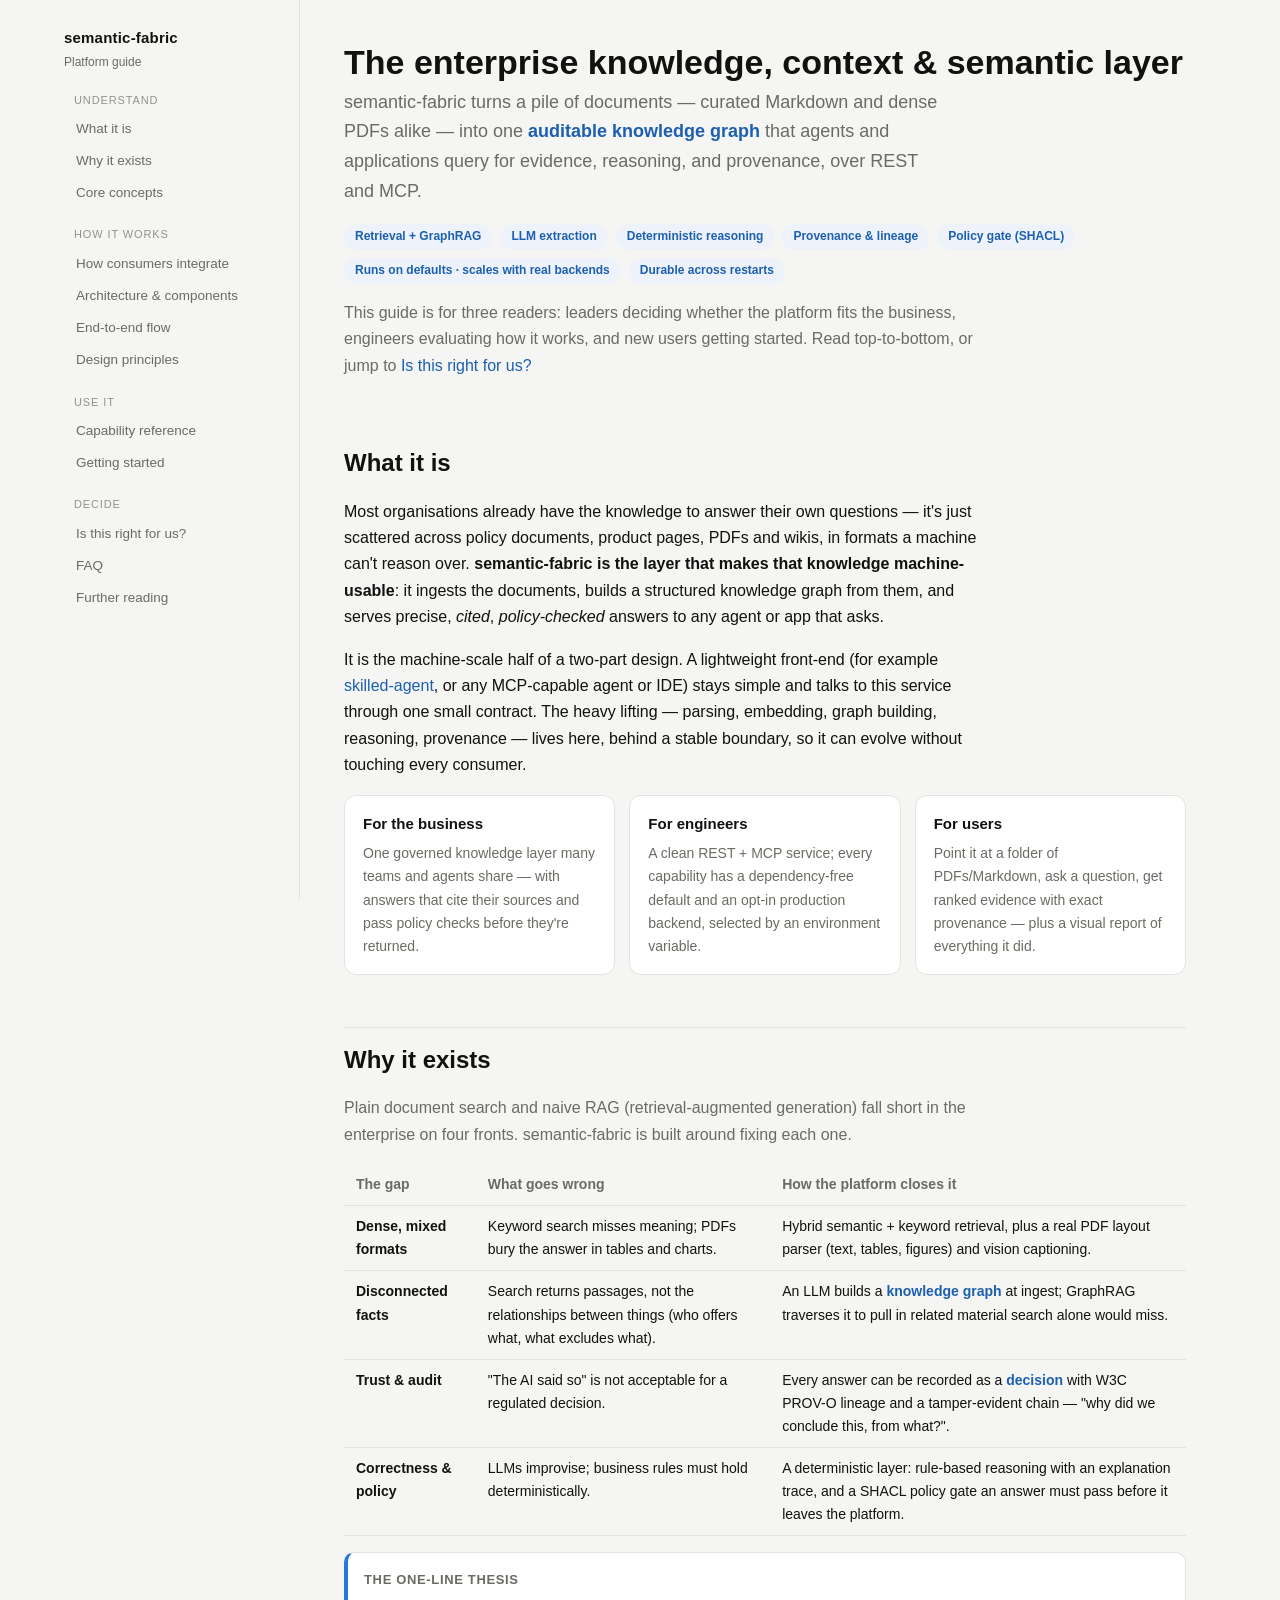
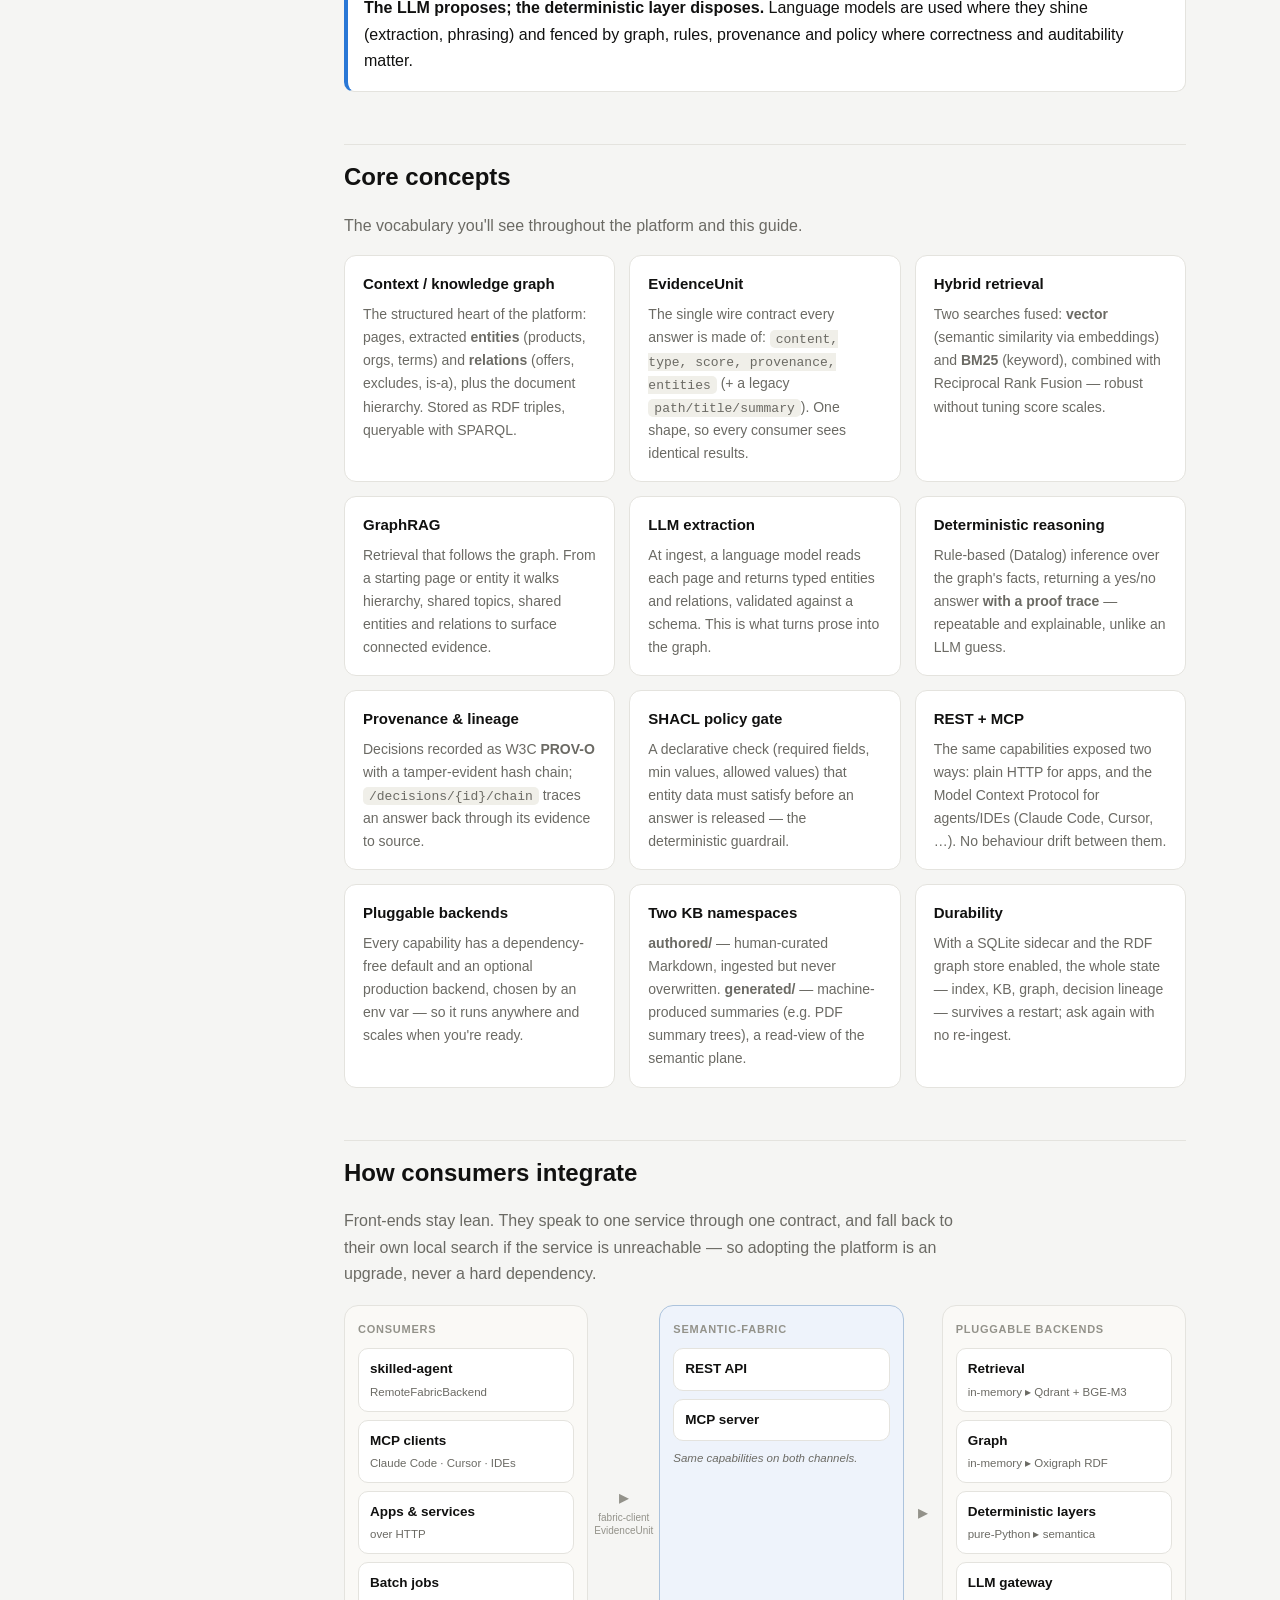
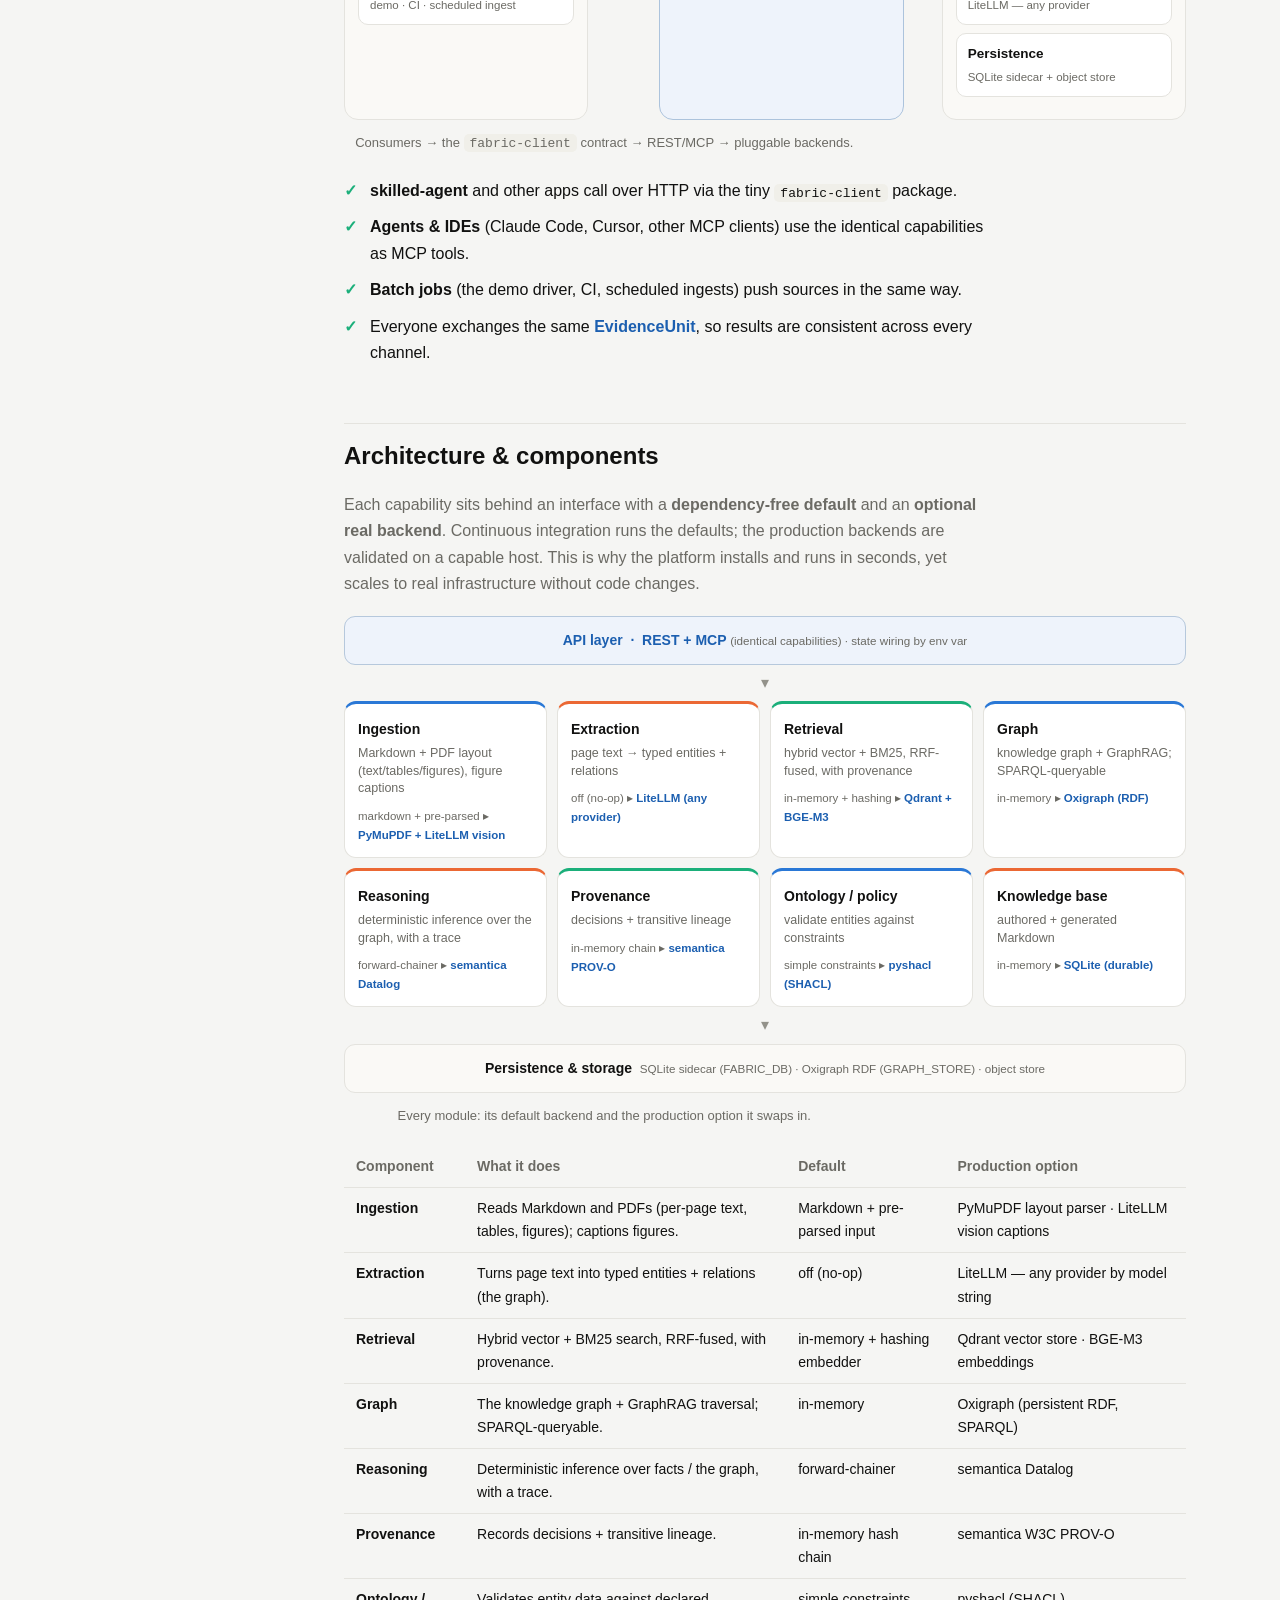
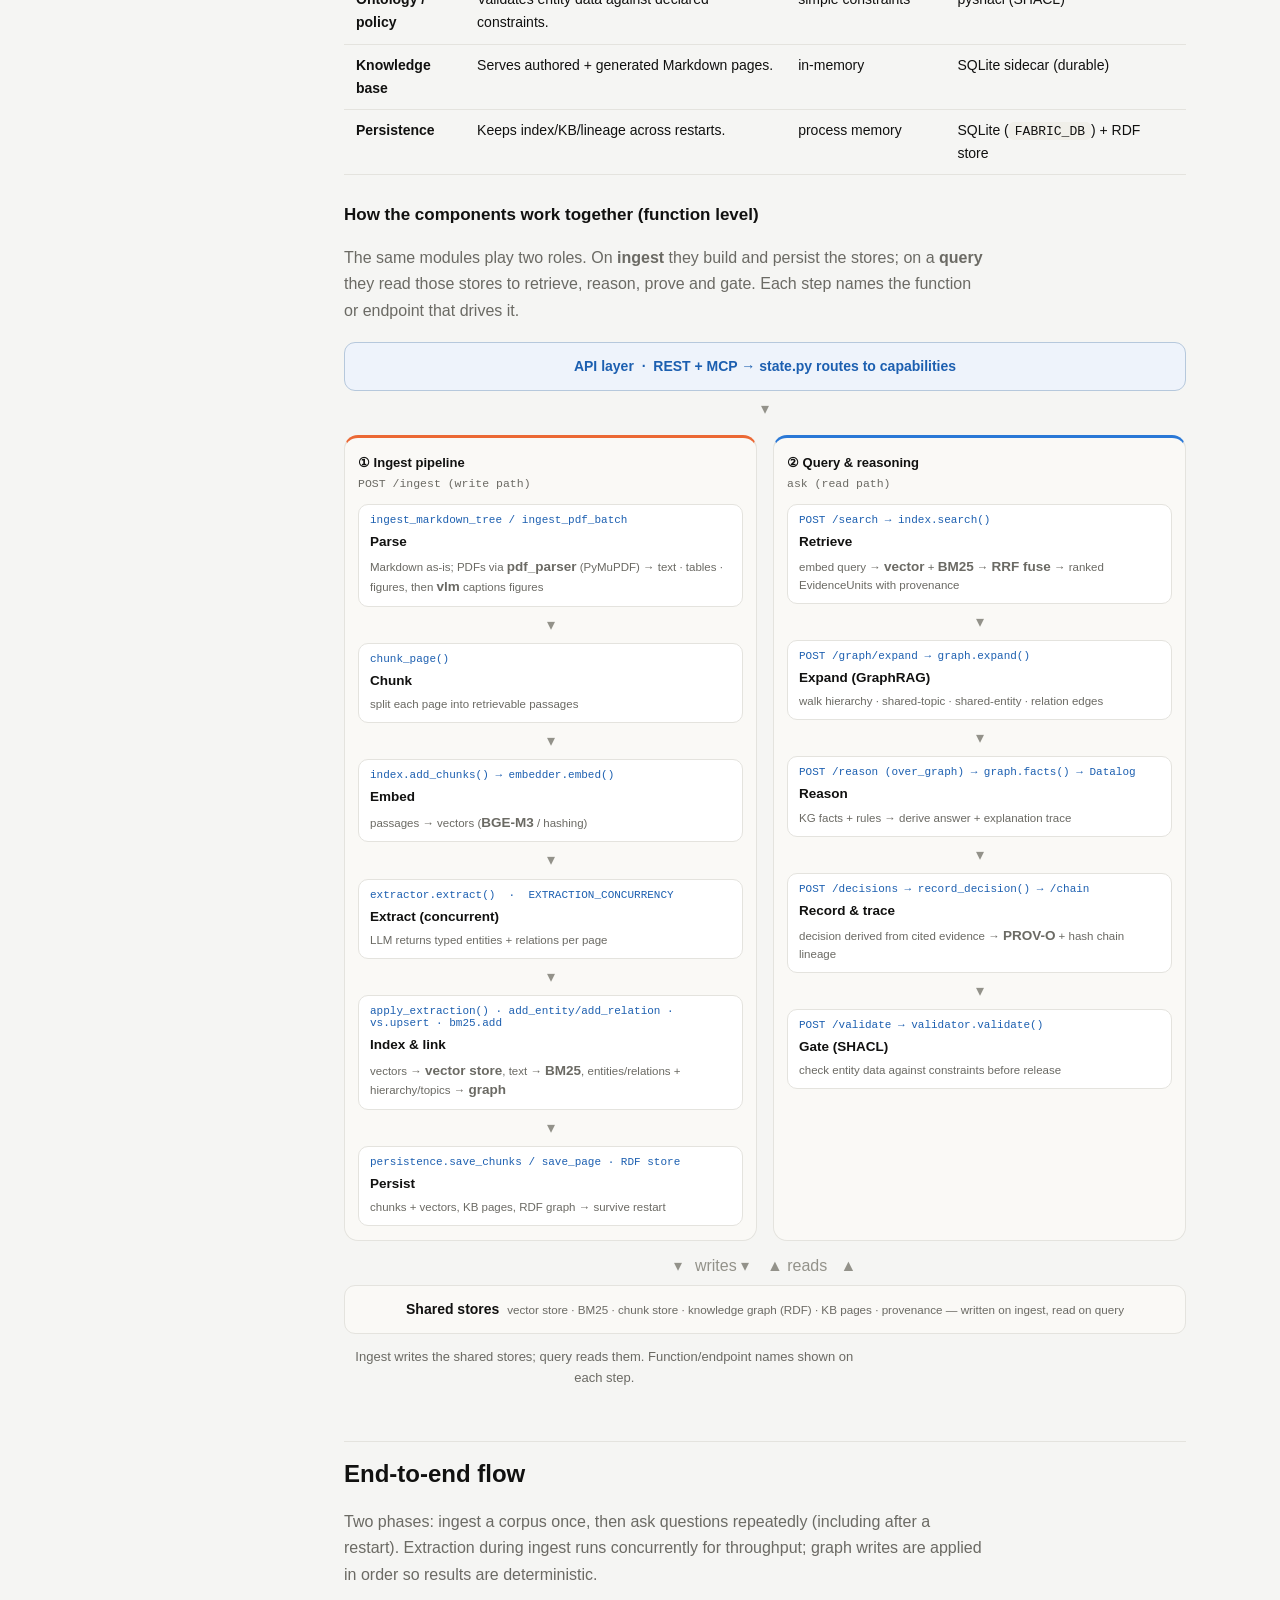
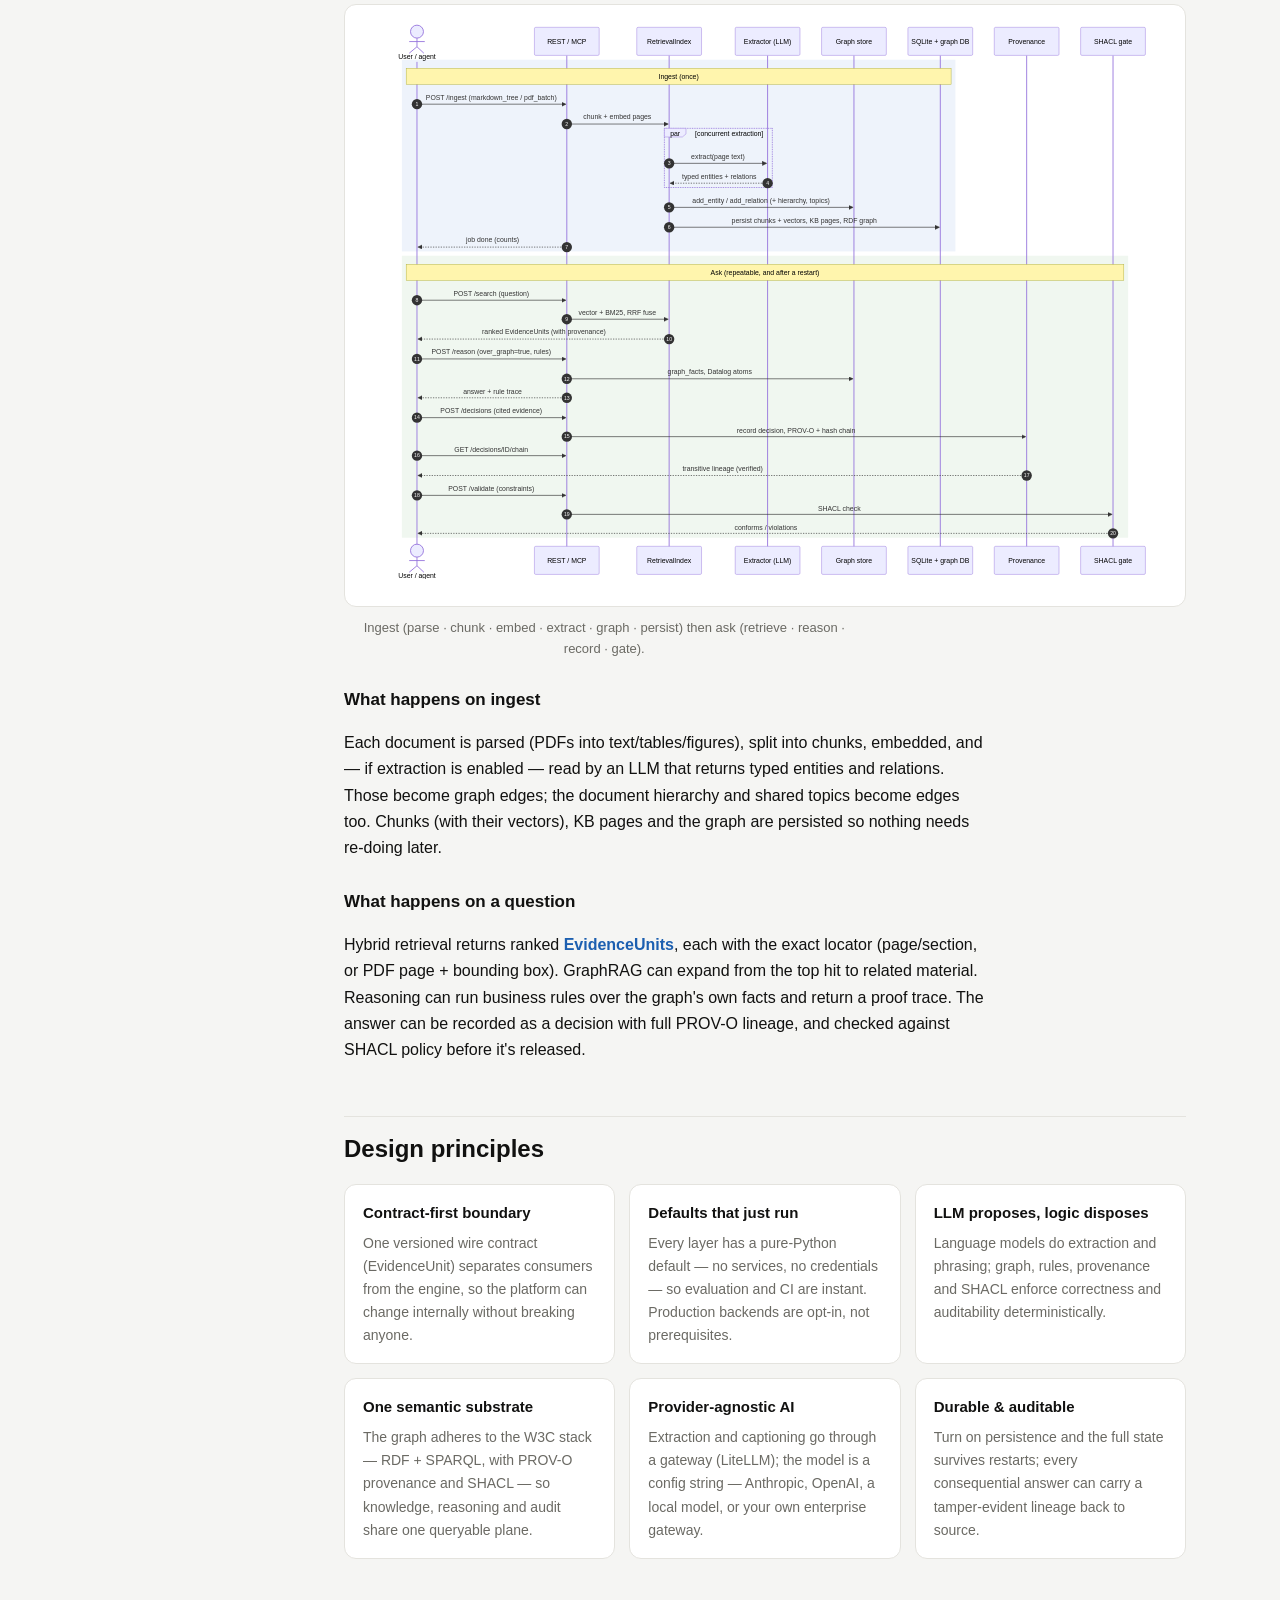
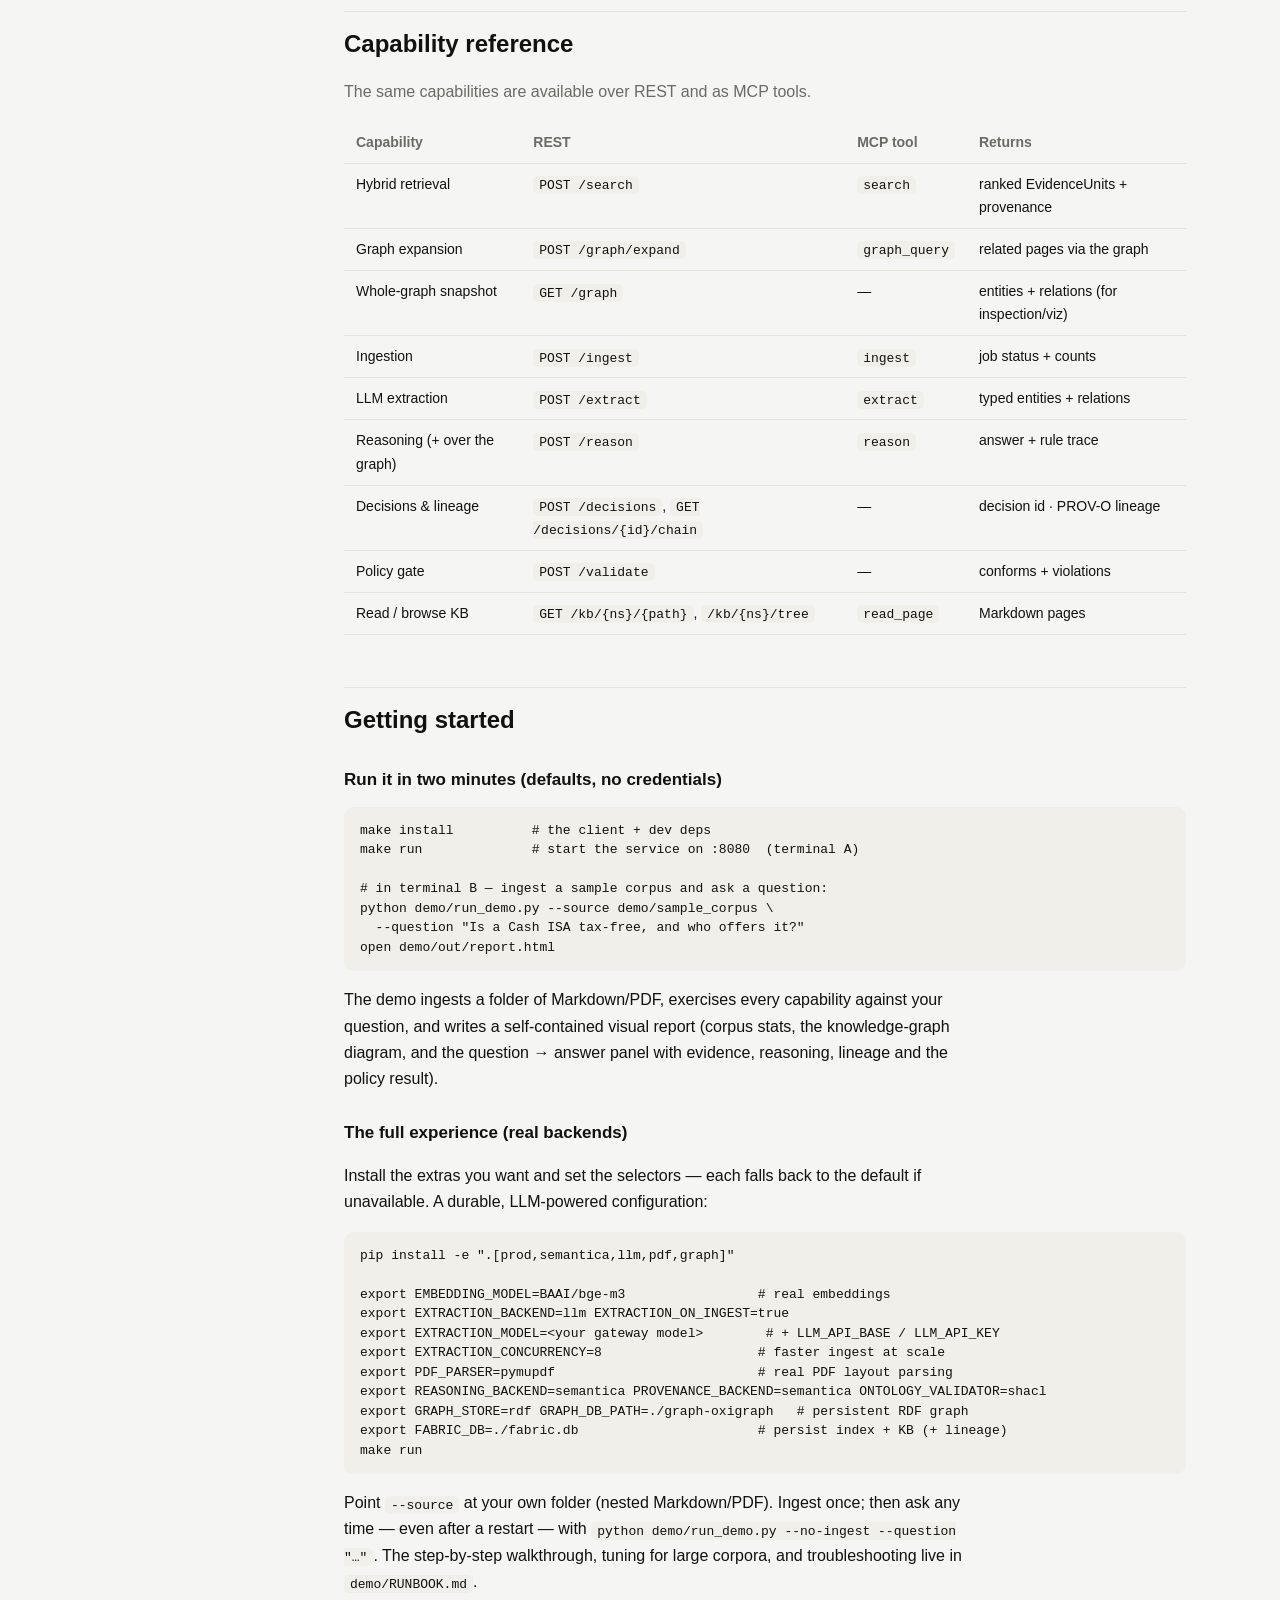
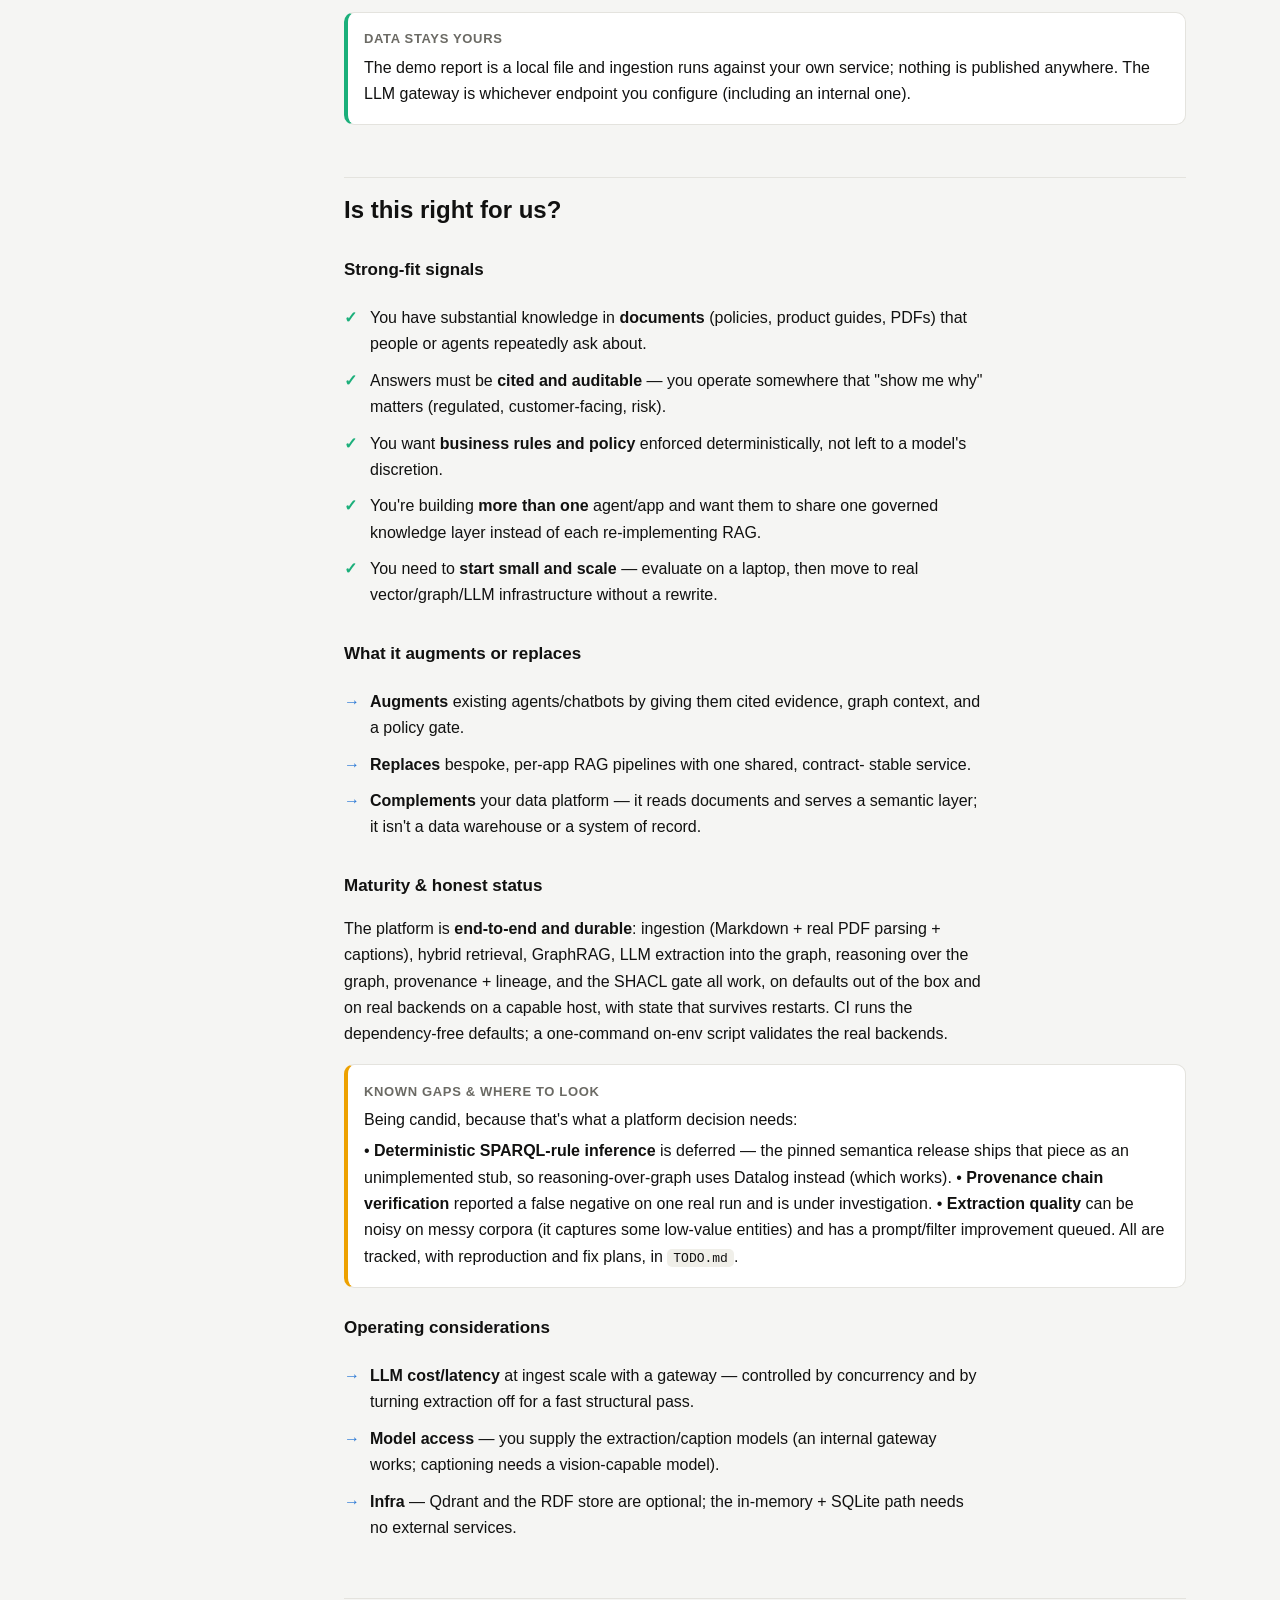
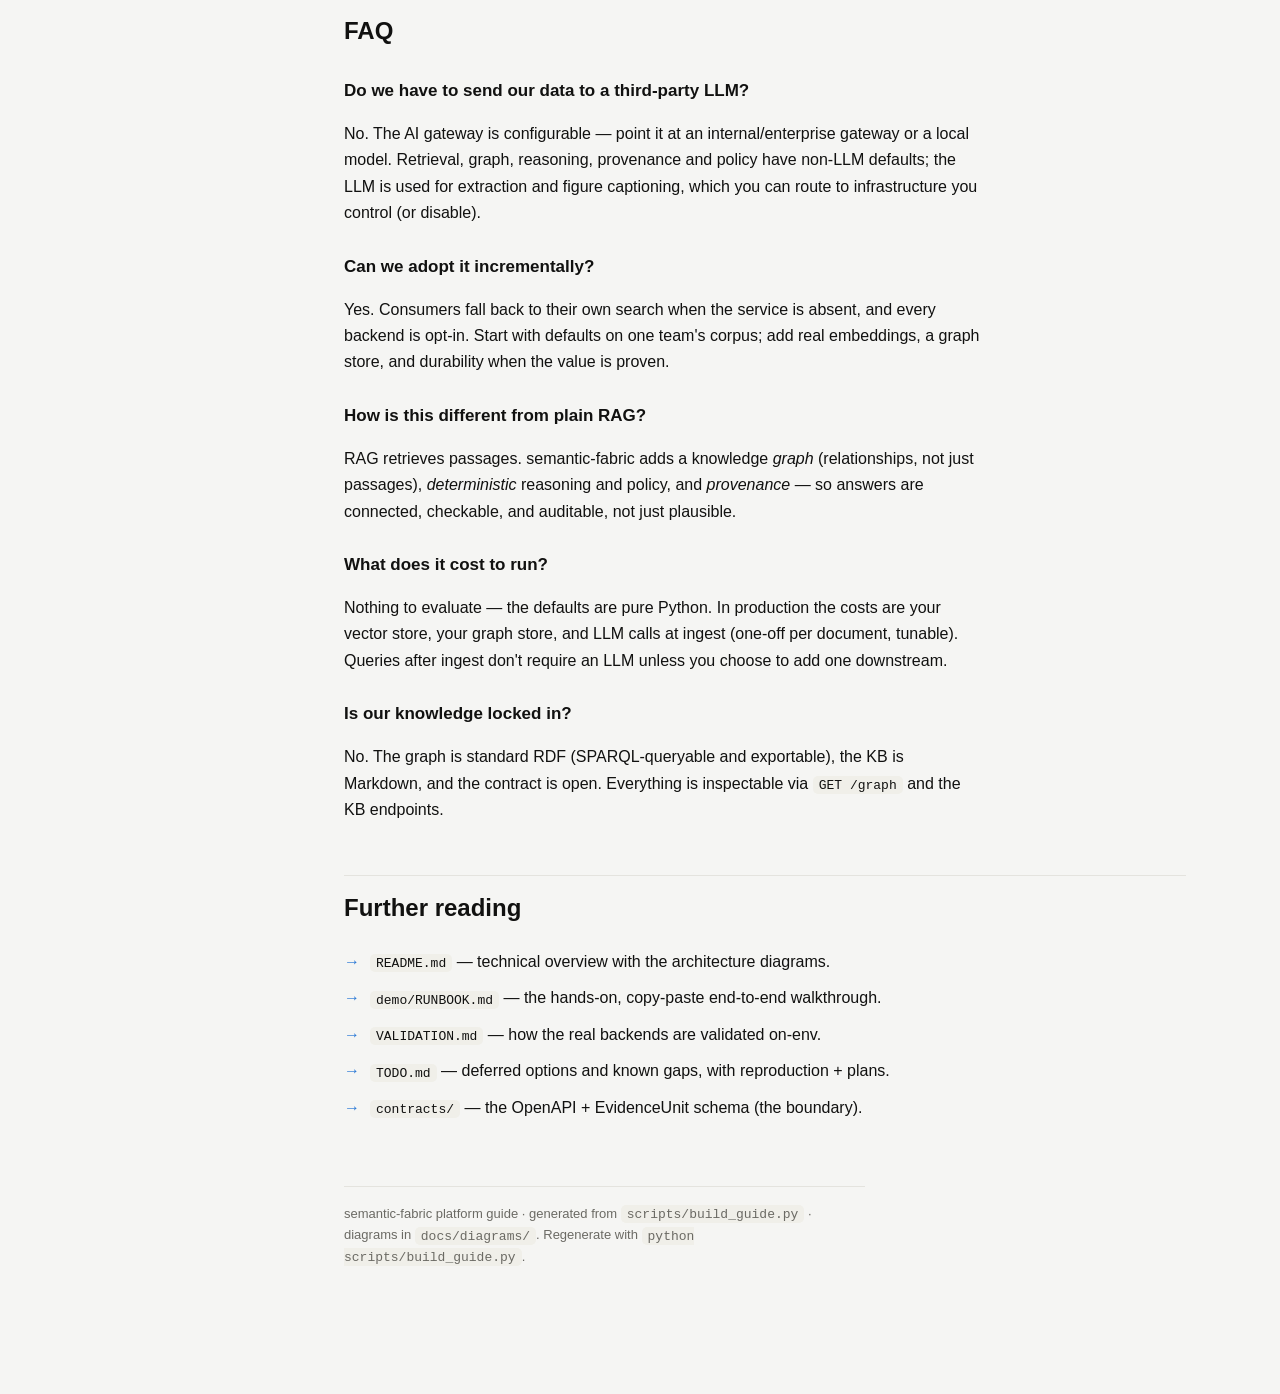
==== commit 0386d7a4: "docs(guide): add function-level component pipeline diagram The component rack showed WHAT the module" ====
--- a/docs/guide.html
+++ b/docs/guide.html
@@ -101,6 +101,21 @@
 .dg-swap .d{color:var(--muted)} .dg-swap .p{color:var(--accent-ink);font-weight:650}
 @media (max-width:720px){.dg-flow{flex-direction:column}.dg-arrow{flex-basis:auto;padding:2px 0}
   .dg-arrow .g{transform:rotate(90deg)}}
+
+/* function-level pipeline diagram */
+.dg2{display:grid;grid-template-columns:1fr 1fr;gap:16px;margin:12px 0}
+.dg-col{background:var(--surface-2);border:1px solid var(--line);border-radius:14px;
+  padding:14px 13px;border-top:3px solid var(--s1)}
+.dg-col.ingest{border-top-color:var(--s2)}
+.dg-col h5{margin:0 0 2px;font-size:13px;font-weight:700}
+.dg-col .lead{margin:0 0 10px;font-size:11.5px;color:var(--muted);
+  font-family:ui-monospace,SFMono-Regular,Menlo,monospace}
+.dg-step{background:var(--surface);border:1px solid var(--line);border-radius:10px;padding:9px 11px}
+.dg-step .fn{display:block;font:11px ui-monospace,SFMono-Regular,Menlo,monospace;
+  color:var(--accent-ink);margin-bottom:2px}
+.dg-step b{font-size:13.5px}
+.dg-step .cx{display:block;color:var(--muted);font-size:11.5px;margin-top:3px;line-height:1.45}
+@media (max-width:720px){.dg2{grid-template-columns:1fr}}
 .pilltype{background:var(--pill);color:var(--pill-ink);border-radius:6px;padding:1px 7px;
   font-size:12px;font-weight:600}
 @media (max-width:820px){
@@ -222,6 +237,14 @@
 <tr><td><strong>Persistence</strong></td><td>Keeps index/KB/lineage across restarts.</td><td>process memory</td><td>SQLite (<code>FABRIC_DB</code>) + RDF store</td></tr>
 </tbody>
 </table>
+
+<h3>How the components work together (function level)</h3>
+<p class="section-lede">The same modules play two roles. On <strong>ingest</strong> they
+build and persist the stores; on a <strong>query</strong> they read those stores to
+retrieve, reason, prove and gate. Each step names the function or endpoint that drives it.</p>
+<div class="dg"><div class="dg-band">API layer &nbsp;·&nbsp; REST + MCP → state.py routes to capabilities</div><div class="dg-vsep">▾</div><div class="dg2"><div class="dg-col ingest"><h5>① Ingest pipeline</h5><p class="lead">POST /ingest (write path)</p><div class="dg-step"><span class="fn">ingest_markdown_tree / ingest_pdf_batch</span><b>Parse</b><span class="cx">Markdown as-is; PDFs via <b>pdf_parser</b> (PyMuPDF) → text · tables · figures, then <b>vlm</b> captions figures</span></div><div class="dg-vsep">▾</div><div class="dg-step"><span class="fn">chunk_page()</span><b>Chunk</b><span class="cx">split each page into retrievable passages</span></div><div class="dg-vsep">▾</div><div class="dg-step"><span class="fn">index.add_chunks() → embedder.embed()</span><b>Embed</b><span class="cx">passages → vectors (<b>BGE-M3</b> / hashing)</span></div><div class="dg-vsep">▾</div><div class="dg-step"><span class="fn">extractor.extract() &nbsp;·&nbsp; EXTRACTION_CONCURRENCY</span><b>Extract (concurrent)</b><span class="cx">LLM returns typed entities + relations per page</span></div><div class="dg-vsep">▾</div><div class="dg-step"><span class="fn">apply_extraction() · add_entity/add_relation · vs.upsert · bm25.add</span><b>Index &amp; link</b><span class="cx">vectors → <b>vector store</b>, text → <b>BM25</b>, entities/relations + hierarchy/topics → <b>graph</b></span></div><div class="dg-vsep">▾</div><div class="dg-step"><span class="fn">persistence.save_chunks / save_page · RDF store</span><b>Persist</b><span class="cx">chunks + vectors, KB pages, RDF graph → survive restart</span></div></div><div class="dg-col"><h5>② Query &amp; reasoning</h5><p class="lead">ask (read path)</p><div class="dg-step"><span class="fn">POST /search → index.search()</span><b>Retrieve</b><span class="cx">embed query → <b>vector</b> + <b>BM25</b> → <b>RRF fuse</b> → ranked EvidenceUnits with provenance</span></div><div class="dg-vsep">▾</div><div class="dg-step"><span class="fn">POST /graph/expand → graph.expand()</span><b>Expand (GraphRAG)</b><span class="cx">walk hierarchy · shared-topic · shared-entity · relation edges</span></div><div class="dg-vsep">▾</div><div class="dg-step"><span class="fn">POST /reason (over_graph) → graph.facts() → Datalog</span><b>Reason</b><span class="cx">KG facts + rules → derive answer + explanation trace</span></div><div class="dg-vsep">▾</div><div class="dg-step"><span class="fn">POST /decisions → record_decision() → /chain</span><b>Record &amp; trace</b><span class="cx">decision derived from cited evidence → <b>PROV-O</b> + hash chain lineage</span></div><div class="dg-vsep">▾</div><div class="dg-step"><span class="fn">POST /validate → validator.validate()</span><b>Gate (SHACL)</b><span class="cx">check entity data against constraints before release</span></div></div></div><div class="dg-vsep">▾ &nbsp; writes ▾ &nbsp;&nbsp; ▲ reads &nbsp; ▲</div><div class="dg-band storage">Shared stores &nbsp;<small>vector store · BM25 · chunk store · knowledge graph (RDF) · KB pages · provenance — written on ingest, read on query</small></div></div>
+<p class="figcap">Ingest writes the shared stores; query reads them. Function/endpoint
+names shown on each step.</p>
 
 <h2 id="flow">End-to-end flow</h2>
 <p class="section-lede">Two phases: ingest a corpus once, then ask questions
